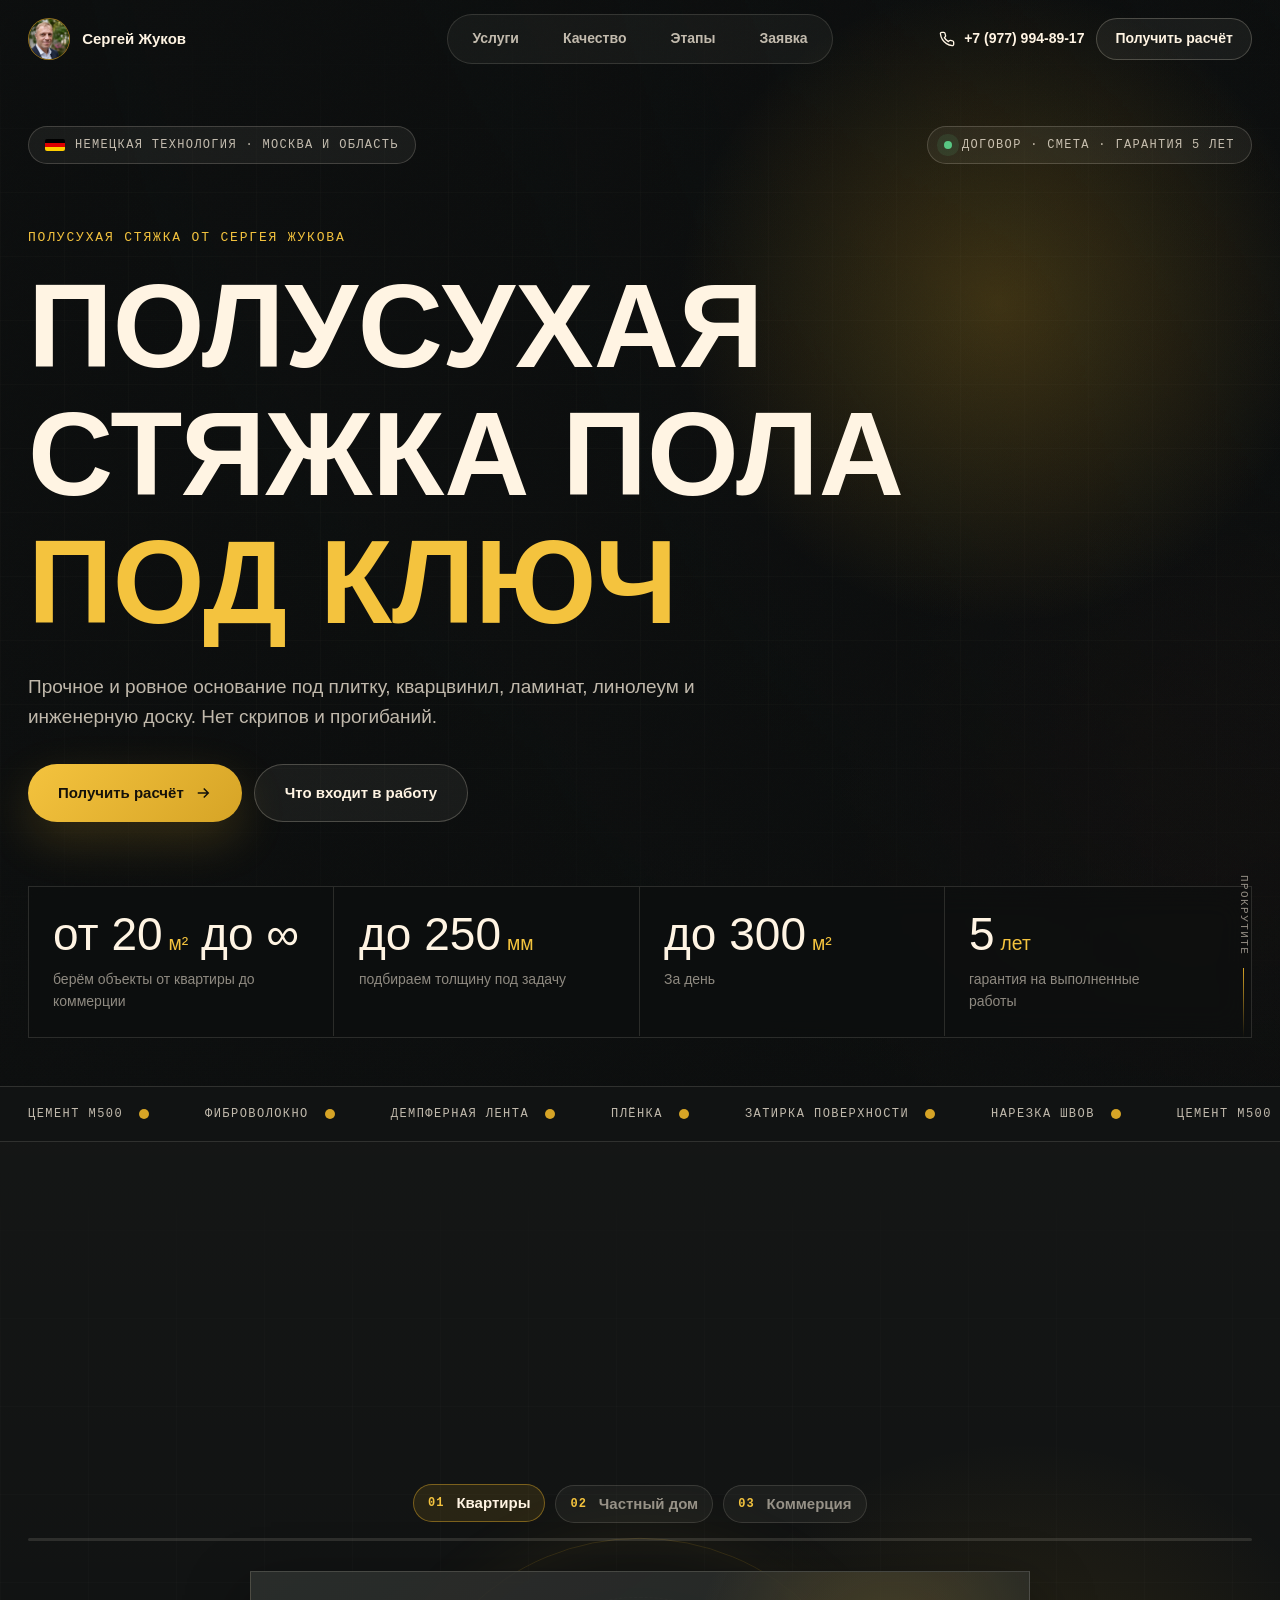
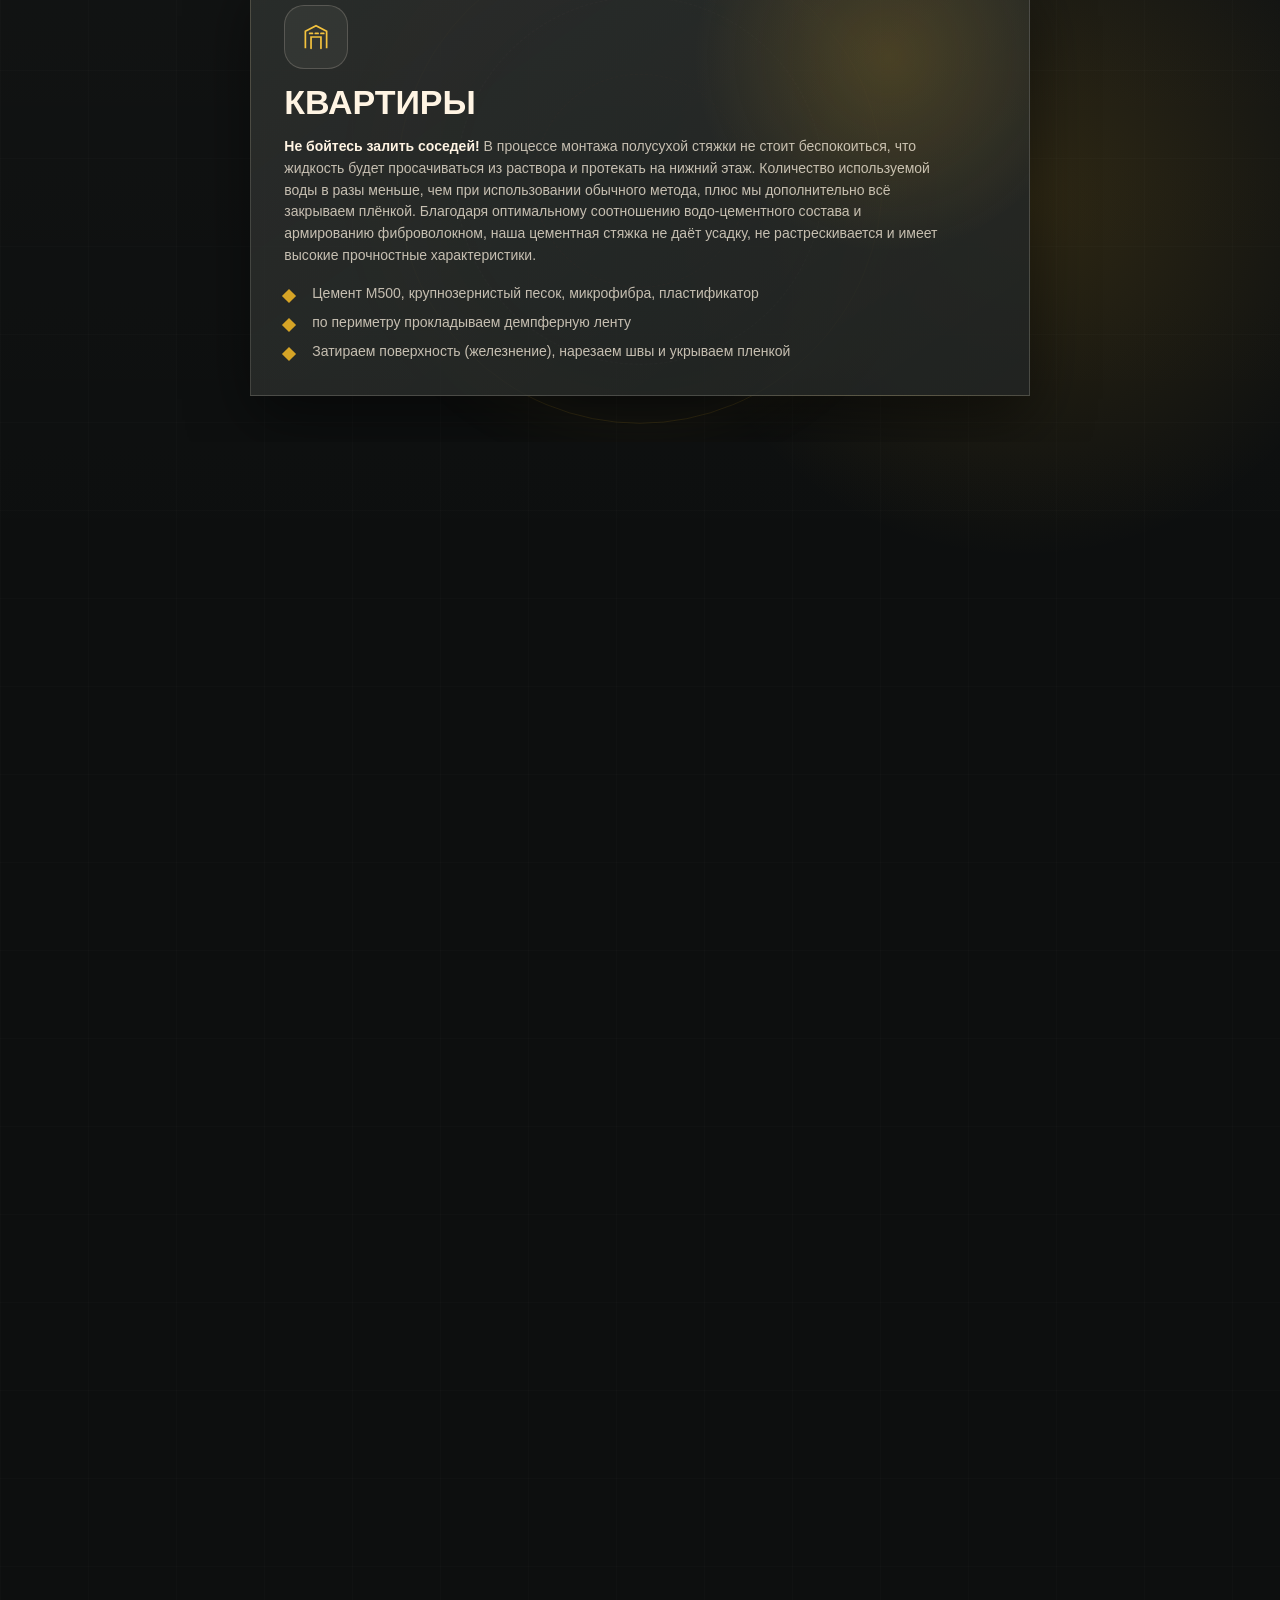
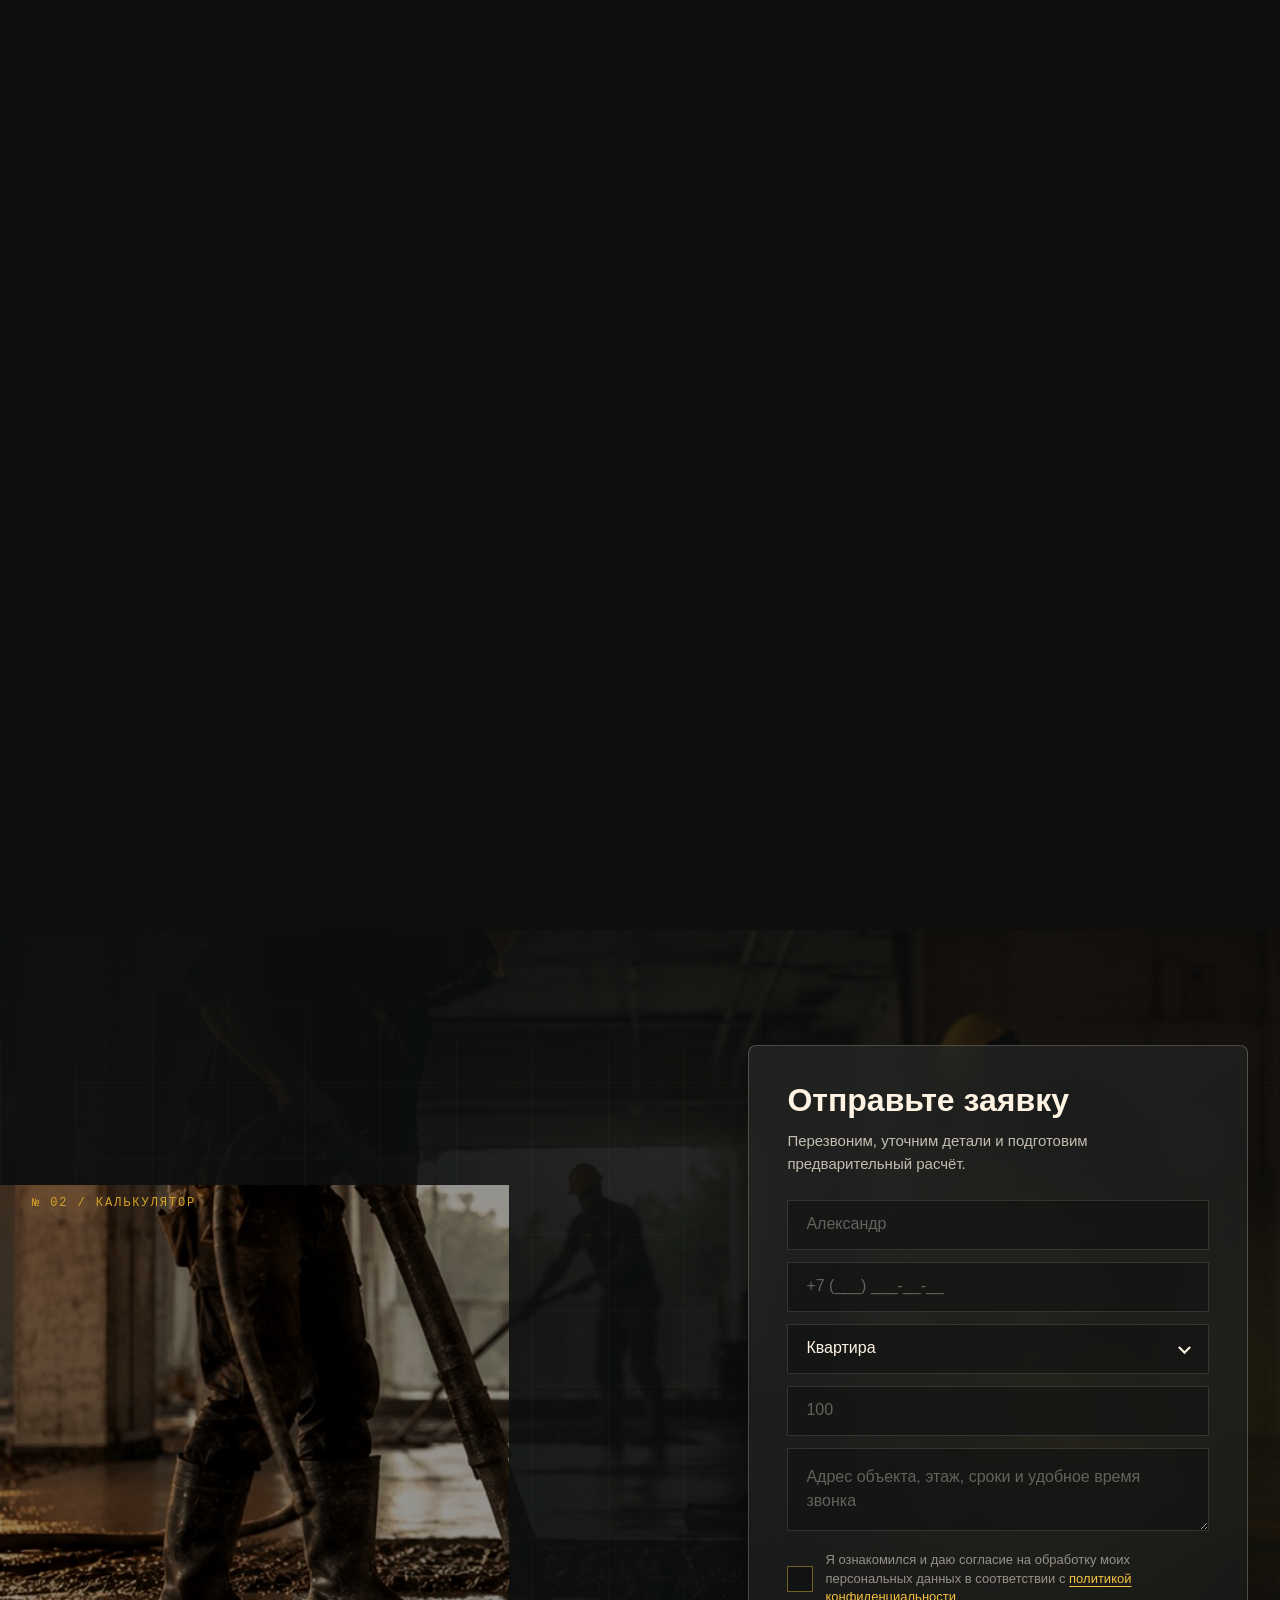
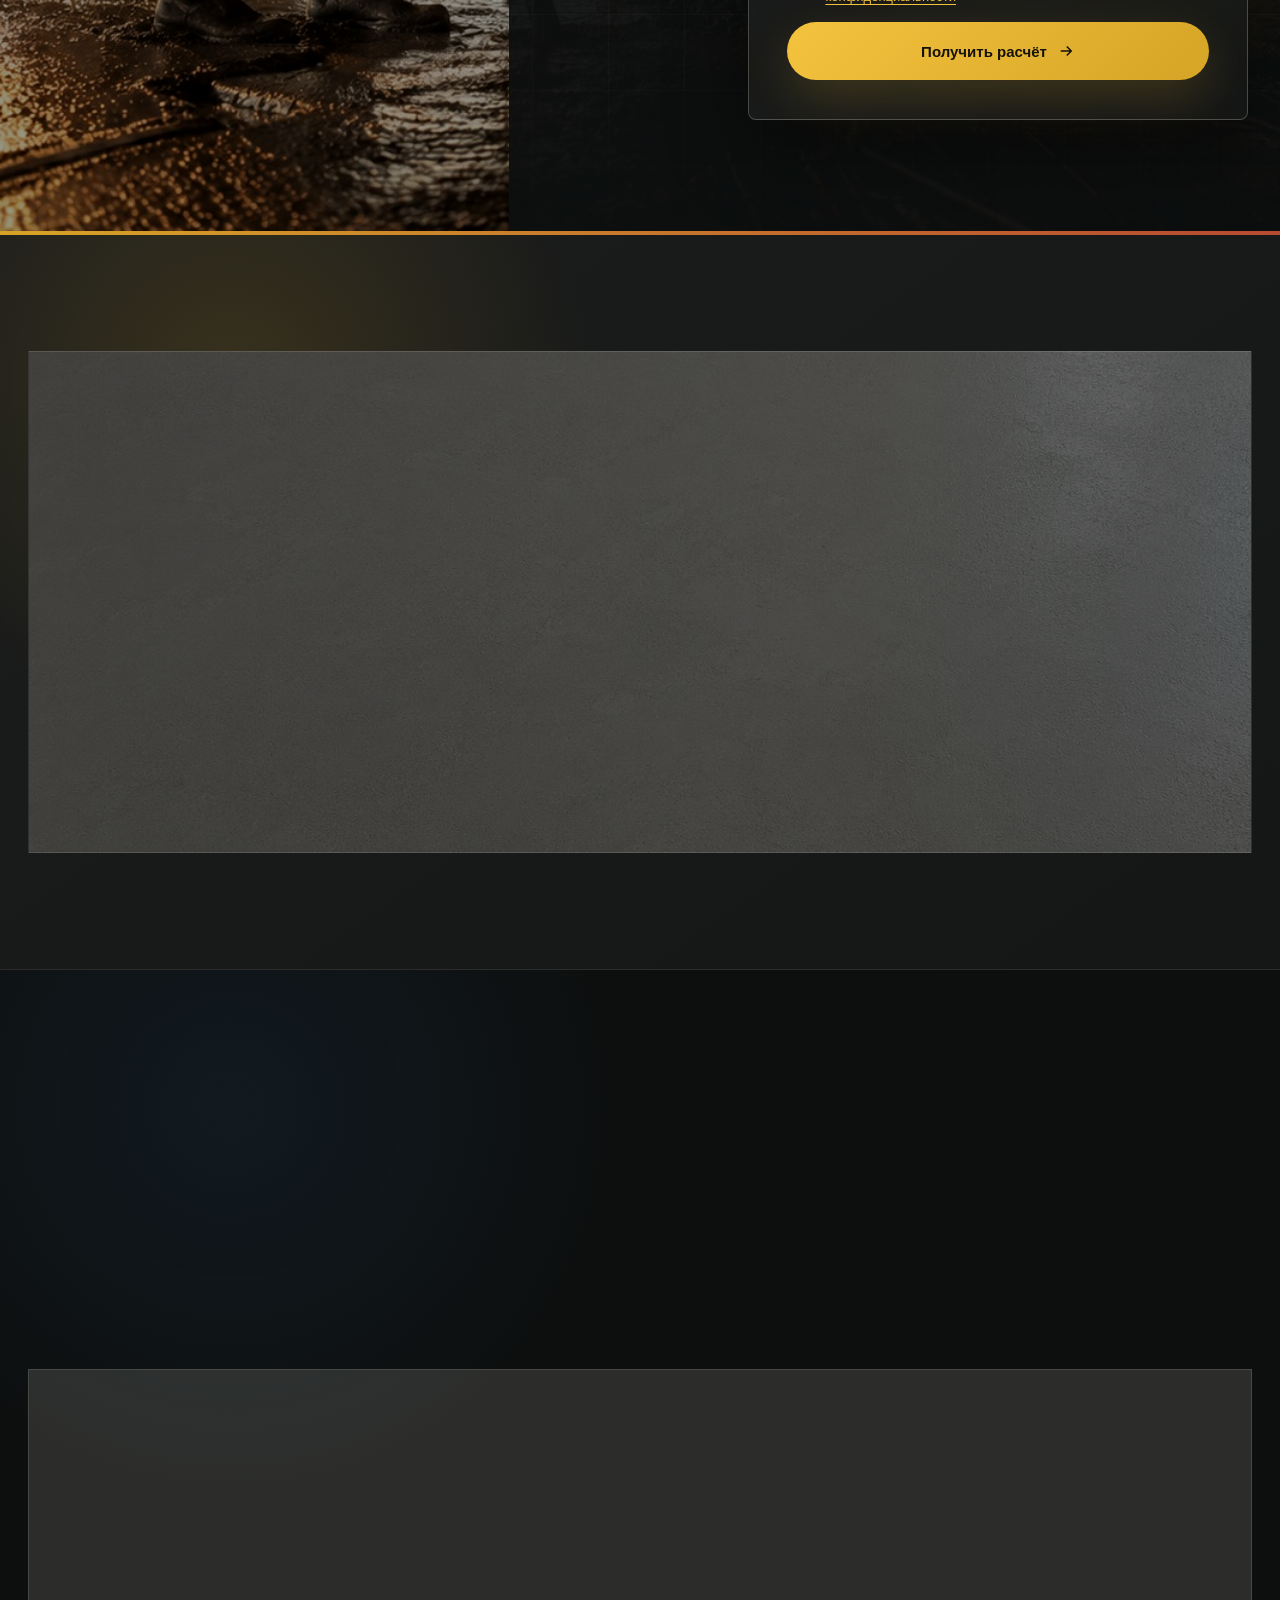
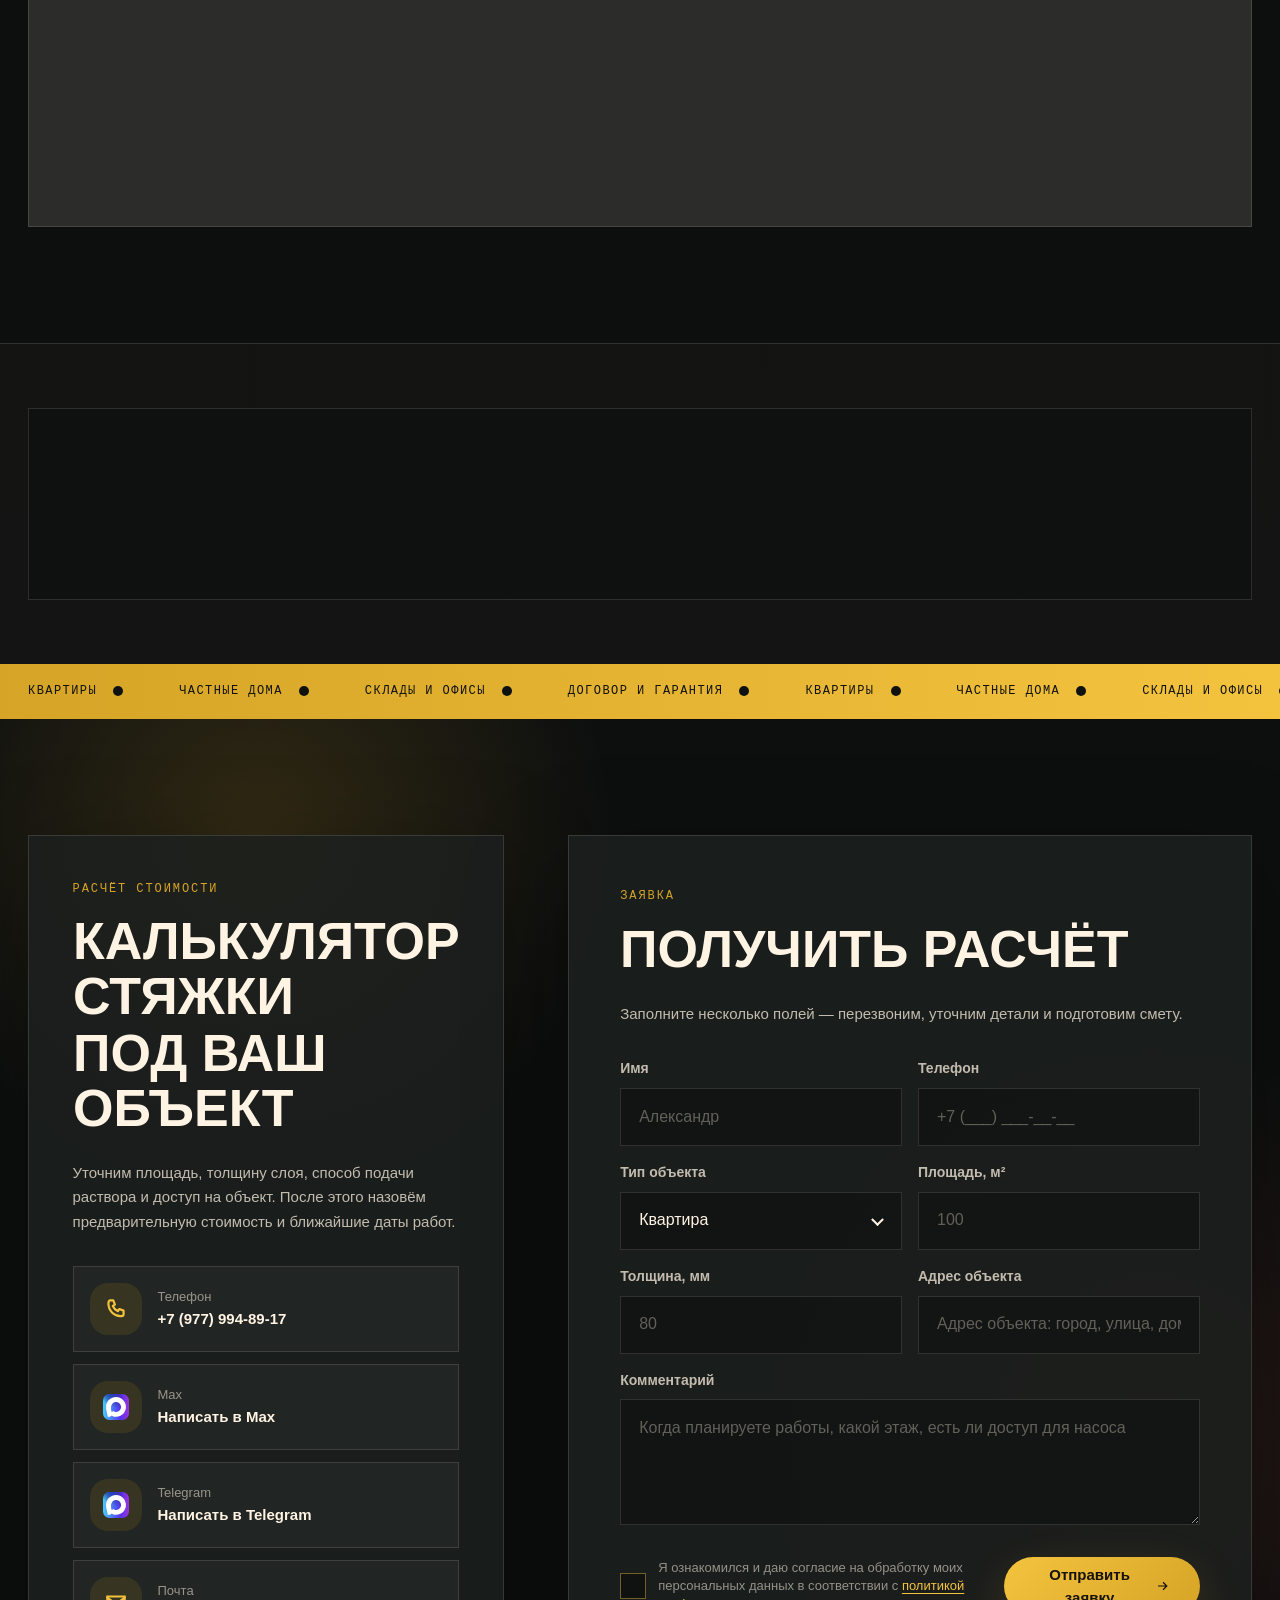
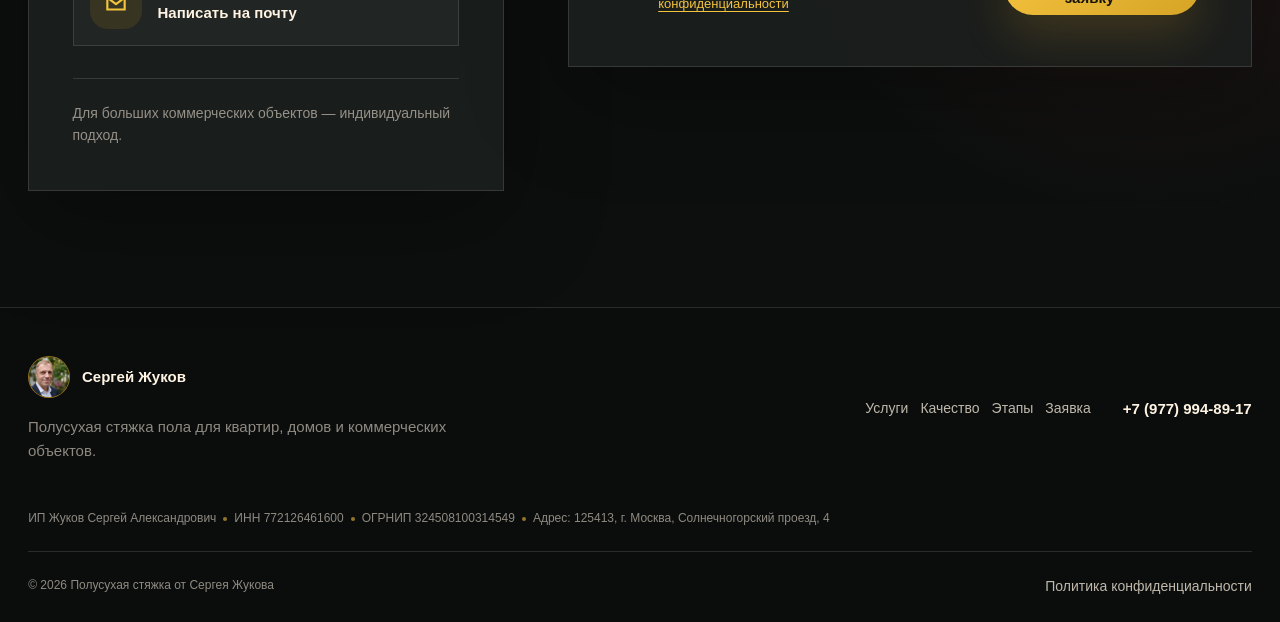
==== index.html @ 24577ced "Update mobile landing content" ====
<!doctype html>
<html lang="ru">
<head>
  <meta charset="utf-8">
  <meta name="viewport" content="width=device-width, initial-scale=1">
  <title>Полусухая стяжка пола — Сергей Жуков</title>
  <meta name="description" content="Полусухая стяжка пола под ключ для квартир, частных домов и коммерческих помещений. Материалы, насос, затирка, договор и гарантия 5 лет.">
  <link rel="stylesheet" href="assets/css/styles.css">
</head>
<body class="page page--preloading">
  <div class="preloader" role="status" aria-label="Загрузка сайта">
    <div class="preloader__center">
      <div class="preloader__brand" aria-hidden="true">
        <span class="preloader__brand-line">Сергей</span>
        <span class="preloader__brand-line preloader__brand-line--accent">Жуков</span>
      </div>
      <div class="preloader__caption">Немецкие технологии</div>
    </div>
    <div class="preloader__bar">
      <div class="preloader__progress"></div>
      <span class="preloader__label">загрузка</span>
      <span class="preloader__value"><span class="preloader__pct">000</span> / 100</span>
    </div>
  </div>

  <header class="header" data-header>
    <a class="brand header__brand" href="#top" aria-label="Полусухая стяжка от Сергея Жукова">
      <span class="brand__mark" aria-hidden="true">
        <img class="brand__photo" src="assets/img/sergey-zhukov-avatar.jpg" alt="">
      </span>
      <span class="brand__text">Сергей Жуков</span>
    </a>

    <nav class="menu header__menu" aria-label="Основная навигация">
      <a class="menu__link" href="#services">Услуги</a>
      <a class="menu__link" href="#quality">Качество</a>
      <a class="menu__link" href="#process">Этапы</a>
      <a class="menu__link" href="#lead">Заявка</a>
    </nav>

    <div class="header__actions">
      <a class="header__phone" href="tel:+79779948917">
        <svg class="header__phone-icon" viewBox="0 0 24 24" fill="none" stroke="currentColor" stroke-width="2" stroke-linecap="round" stroke-linejoin="round" aria-hidden="true"><path d="M22 16.92v3a2 2 0 0 1-2.18 2 19.79 19.79 0 0 1-8.63-3.07 19.5 19.5 0 0 1-6-6 19.79 19.79 0 0 1-3.07-8.67A2 2 0 0 1 4.11 2h3a2 2 0 0 1 2 1.72 12.84 12.84 0 0 0 .7 2.81 2 2 0 0 1-.45 2.11L8.09 9.91a16 16 0 0 0 6 6l1.27-1.27a2 2 0 0 1 2.11-.45 12.84 12.84 0 0 0 2.81.7A2 2 0 0 1 22 16.92z"/></svg>
        +7 (977) 994-89-17
      </a>
      <a class="button button--outline button--small header__button" href="#lead">Получить расчёт</a>
      <button class="burger header__burger" type="button" aria-label="Открыть меню" aria-controls="mobile-menu" aria-expanded="false" data-menu-button>
        <span class="burger__line"></span>
        <span class="burger__line"></span>
      </button>
    </div>

  </header>

  <div class="mobile-menu" id="mobile-menu" role="dialog" aria-modal="true" aria-label="Мобильное меню" aria-hidden="true" data-mobile-menu>
    <div class="mobile-menu__body">
      <nav class="mobile-menu__nav" aria-label="Мобильная навигация">
        <a class="mobile-menu__link" href="#services">Услуги</a>
        <a class="mobile-menu__link" href="#quality">Качество</a>
        <a class="mobile-menu__link" href="#process">Этапы работ</a>
        <a class="mobile-menu__link" href="#lead">Оставить заявку</a>
      </nav>
      <div class="mobile-menu__contacts">
        <a class="mobile-menu__phone" href="tel:+79779948917">+7 (977) 994-89-17</a>
        <a class="button button--large mobile-menu__button" href="#lead">Рассчитать стоимость</a>
      </div>
    </div>
  </div>

  <main>
    <section class="hero" id="top">
      <div class="hero__media" data-parallax="0.18">
        <div class="hero__image" role="img" aria-label="Мастер выполняет полусухую стяжку пола"></div>
      </div>
      <div class="hero__overlay" aria-hidden="true"></div>
      <div class="hero__grid" aria-hidden="true"></div>
      <div class="hero__grain" aria-hidden="true"></div>

      <div class="container hero__content">
        <div class="hero__topline">
          <div class="hero__eyebrow reveal" data-motion="soft" data-delay="1">
<svg class="hero__eyebrow-flag" viewBox="0 0 20 12" aria-hidden="true"><rect width="20" height="4" fill="#000"/><rect y="4" width="20" height="4" fill="#DD0000"/><rect y="8" width="20" height="4" fill="#FFCE00"/></svg>
            Немецкая технология · Москва и область
          </div>
          <div class="hero__status reveal" data-motion="soft" data-delay="2">
            <span class="hero__status-dot" aria-hidden="true"></span>
            договор · смета · гарантия 5 лет
          </div>
        </div>

        <div class="hero__main">
          <p class="hero__kicker reveal" data-motion="wipe" data-delay="1">Полусухая стяжка от Сергея Жукова</p>
          <h1 class="hero__title word-reveal">
            <span class="word-reveal__line"><span class="word-reveal__word">Полусухая</span></span>
            <span class="word-reveal__line"><span class="word-reveal__word">стяжка пола</span></span>
            <span class="word-reveal__line"><span class="word-reveal__word word-reveal__word--accent">под ключ</span></span>
          </h1>
          <p class="hero__text reveal" data-motion="soft" data-delay="4">Прочное и ровное основание под плитку, кварцвинил, ламинат, линолеум и инженерную доску. Нет скрипов и прогибаний.</p>
          <div class="hero__actions reveal" data-motion="soft" data-delay="5">
            <a class="button button--large" href="#quick-cta">
              Получить расчёт
              <svg class="button__icon" viewBox="0 0 24 24" fill="none" stroke="currentColor" stroke-width="2" aria-hidden="true"><path d="M5 12h14M13 6l6 6-6 6"></path></svg>
            </a>
            <a class="button button--outline button--large hero__secondary-action" href="#services">Что входит в работу</a>
          </div>
        </div>

        <div class="hero__metrics" aria-label="Ключевые показатели">
          <article class="metric-card reveal" data-motion="scale" data-delay="1">
            <div class="metric-card__value">от <span data-counter="20">20</span><span class="metric-card__unit">м²</span> до ∞</div>
            <div class="metric-card__label">берём объекты от квартиры до коммерции</div>
          </article>
          <article class="metric-card metric-card--mobile-optional reveal" data-motion="scale" data-delay="2">
            <div class="metric-card__value">до <span data-counter="250">250</span><span class="metric-card__unit">мм</span></div>
            <div class="metric-card__label">подбираем толщину под задачу</div>
          </article>
          <article class="metric-card reveal" data-motion="scale" data-delay="3">
            <div class="metric-card__value">до <span data-counter="300">300</span><span class="metric-card__unit">м²</span></div>
            <div class="metric-card__label">За день</div>
          </article>
          <article class="metric-card reveal" data-motion="scale" data-delay="4">
            <div class="metric-card__value"><span data-counter="5">5</span><span class="metric-card__unit">лет</span></div>
            <div class="metric-card__label">гарантия на выполненные работы</div>
          </article>
        </div>
      </div>

      <div class="hero__scroll" aria-hidden="true">
        прокрутите
        <span class="hero__scroll-line"></span>
      </div>
    </section>

    <div class="ticker" aria-hidden="true">
      <div class="ticker__track">
        <span class="ticker__item">Цемент М500<span class="ticker__dot"></span></span>
        <span class="ticker__item">Фиброволокно<span class="ticker__dot"></span></span>
        <span class="ticker__item">Демпферная лента<span class="ticker__dot"></span></span>
        <span class="ticker__item">Плёнка<span class="ticker__dot"></span></span>
        <span class="ticker__item">Затирка поверхности<span class="ticker__dot"></span></span>
        <span class="ticker__item">Нарезка швов<span class="ticker__dot"></span></span>
      </div>
    </div>

    <section class="services" id="services" data-pin-services>
      <div class="services__sticky">
        <div class="container services__inner">
          <div class="services__copy">
            <div class="section__num reveal" data-motion="wipe">№ 01 / Услуги</div>
            <h2 class="section__title word-reveal">
              <span class="word-reveal__line"><span class="word-reveal__word">Преимущества</span></span>
            </h2>
            <ul class="services__benefits reveal" data-motion="soft" data-delay="3">
              <li class="services__benefit">Ровная и прочная поверхность, не требующая дополнительного выравнивания</li>
              <li class="services__benefit">Через 12 часов можно ходить</li>
              <li class="services__benefit">Нет трещин</li>
              <li class="services__benefit">Не зальём этаж ниже</li>
            </ul>

            <div class="services-nav reveal" data-motion="soft" data-delay="4" aria-hidden="true">
              <div class="services-nav__track"><span class="services-nav__fill"></span></div>
              <button class="services-nav__item services-nav__item--active" type="button" data-service-nav="0">
                <span class="services-nav__num">01</span>
                Квартиры
              </button>
              <button class="services-nav__item" type="button" data-service-nav="1">
                <span class="services-nav__num">02</span>
                Частный дом
              </button>
              <button class="services-nav__item" type="button" data-service-nav="2">
                <span class="services-nav__num">03</span>
                Коммерция
              </button>
            </div>
          </div>

          <div class="services__visual">
            <div class="services__ring" aria-hidden="true"></div>
            <div class="services__stage">
              <article class="service-card service-card--active reveal" data-motion="scale" data-delay="1" data-service-card data-tilt>
                <div class="service-card__icon" aria-hidden="true">
                  <svg viewBox="0 0 48 48" fill="none"><path d="M9 40V16l15-8 15 8v24" stroke="currentColor" stroke-width="2.4"/><path d="M17 40V24h14v16M15 19h4M23 19h4M31 19h4" stroke="currentColor" stroke-width="2.4" stroke-linecap="round"/></svg>
                </div>
                <h3 class="service-card__title">Квартиры</h3>
                <p class="service-card__text"><strong>Не бойтесь залить соседей!</strong> В процессе монтажа полусухой стяжки не стоит беспокоиться, что жидкость будет просачиваться из раствора и протекать на нижний этаж. Количество используемой воды в разы меньше, чем при использовании обычного метода, плюс мы дополнительно всё закрываем плёнкой. Благодаря оптимальному соотношению водо-цементного состава и армированию фиброволокном, наша цементная стяжка не даёт усадку, не растрескивается и имеет высокие прочностные характеристики.</p>
                <ul class="service-card__list">
                  <li class="service-card__item">Цемент М500, крупнозернистый песок, микрофибра, пластификатор</li>
                  <li class="service-card__item">по периметру прокладываем демпферную ленту</li>
                  <li class="service-card__item">Затираем поверхность (железнение), нарезаем швы и укрываем пленкой</li>
                </ul>
              </article>

              <article class="service-card service-card--accent reveal" data-motion="scale" data-delay="2" data-service-card data-tilt>
                <div class="service-card__icon" aria-hidden="true">
                  <svg viewBox="0 0 48 48" fill="none"><path d="M7 38h34M11 38V19l13-9 13 9v19" stroke="currentColor" stroke-width="2.4" stroke-linecap="round"/><path d="M19 38V26h10v12M34 28h7l-2 10" stroke="currentColor" stroke-width="2.4" stroke-linecap="round" stroke-linejoin="round"/></svg>
                </div>
                <h3 class="service-card__title">Частный дом, коттедж, дачи, бани</h3>
                <p class="service-card__text">Для домов и больших помещений подаём раствор пневмонагнетателем. Это ускоряет работу и помогает держать стабильное качество смеси.</p>
                <ul class="service-card__list">
                  <li class="service-card__item">до 300 м² за смену</li>
                  <li class="service-card__item">цемент М500, крупнозернистый песок, микрофибра, пластификатор</li>
                </ul>
                <div class="service-card__bottom">Оптимально для площадей 60-800 м2</div>
              </article>

              <article class="service-card service-card--warning reveal" data-motion="scale" data-delay="3" data-service-card data-tilt>
                <div class="service-card__icon" aria-hidden="true">
                  <svg viewBox="0 0 48 48" fill="none"><path d="M8 40V12h32v28" stroke="currentColor" stroke-width="2.4"/><path d="M14 18h20M14 25h20M14 32h12M33 40V29h7" stroke="currentColor" stroke-width="2.4" stroke-linecap="round"/></svg>
                </div>
                <h3 class="service-card__title">Коммерческие площади</h3>
                <p class="service-card__text">Работаем со складами, офисами, магазинами и производственными помещениями. Как правило, смета состоит из двух частей: работа + материал.</p>
                <ul class="service-card__list">
                  <li class="service-card__item">Учитываем нагрузку на перекрытия</li>
                  <li class="service-card__item">Сдаем ровную и прочную поверхность технадзору под дальнейшие работы</li>
                  <li class="service-card__item">Планируем график, чтобы не тормозить ремонт</li>
                </ul>
                <div class="service-card__bottom">Для крупных объектов подготовим индивидуальную смету</div>
              </article>
            </div>
          </div>
        </div>
      </div>
    </section>

    <section class="quick-cta" id="quick-cta" data-cta-parallax>
      <div class="quick-cta__media" aria-hidden="true">
        <img class="quick-cta__image" src="assets/img/cta-bg.jpg" alt="">
      </div>
      <div class="quick-cta__shade" aria-hidden="true"></div>
      <div class="quick-cta__grid" aria-hidden="true"></div>
      <div class="quick-cta__grain" aria-hidden="true"></div>

      <div class="container quick-cta__inner">
        <div class="quick-cta__copy">
          <div class="quick-cta__label reveal" data-motion="wipe">№ 02 / Калькулятор</div>
          <h2 class="quick-cta__title word-reveal">
            <span class="word-reveal__line"><span class="word-reveal__word">Калькулятор</span></span>
            <span class="word-reveal__line quick-cta__accent-line"><span class="word-reveal__word word-reveal__word--accent quick-cta__accent-word">полусухой</span></span>
            <span class="word-reveal__line"><span class="word-reveal__word">стяжки</span></span>
          </h2>
          <p class="quick-cta__text reveal" data-motion="soft" data-delay="2">Отправьте заявку, и мы свяжемся с вами. Дополнительно, переходите в наши мессенджеры для онлайн-расчета с помощью калькулятора.</p>
          <div class="quick-cta__links reveal" data-motion="soft" data-delay="3" aria-label="Быстрые каналы связи">
            <a class="button button--outline button--small" href="#lead-form">Написать в Max</a>
            <a class="button button--outline button--small" href="#lead-form">Написать в Telegram</a>
          </div>
        </div>

        <div class="quick-cta__form-card reveal" data-motion="rise-right" data-delay="2">
          <h3 class="quick-cta__form-title">Отправьте заявку</h3>
          <p class="quick-cta__form-text">Перезвоним, уточним детали и подготовим предварительный расчёт.</p>

          <form class="quick-form" id="quick-lead-form" data-lead-form novalidate>
            <label class="field">
              <span class="field__label">Имя</span>
              <input class="field__control" name="name" type="text" placeholder="Александр" required>
            </label>
            <label class="field">
              <span class="field__label">Телефон</span>
              <input class="field__control" name="phone" type="tel" placeholder="+7 (___) ___-__-__" required>
            </label>
            <label class="field">
              <span class="field__label">Тип объекта</span>
              <span class="field__select">
                <select class="field__control field__control--select" name="objectType" required>
                  <option>Квартира</option>
                  <option>Частный дом</option>
                  <option>Коммерческое помещение</option>
                </select>
              </span>
            </label>
            <label class="field">
              <span class="field__label">Площадь, м²</span>
              <input class="field__control" name="area" type="number" placeholder="100" min="20" max="2000" required>
            </label>
            <label class="field">
              <span class="field__label">Комментарий</span>
              <textarea class="field__control field__control--textarea quick-form__comment" name="comment" placeholder="Адрес объекта, этаж, сроки и удобное время звонка" required></textarea>
            </label>

            <div class="quick-form__footer">
              <label class="contact-form__consent">
                <input class="contact-form__consent-input" name="privacyConsent" type="checkbox" required>
                <span class="contact-form__consent-box" aria-hidden="true">
                  <svg viewBox="0 0 16 16" fill="none"><path d="M3.5 8.3l2.8 2.8 6.2-6.6" stroke="currentColor" stroke-width="2" stroke-linecap="round" stroke-linejoin="round"/></svg>
                </span>
                <span class="contact-form__consent-text">Я ознакомился и даю согласие на обработку моих персональных данных в соответствии с <a class="contact-form__consent-link" href="privacy.html">политикой конфиденциальности</a></span>
              </label>
              <button class="button button--large quick-form__button" type="submit">
                Получить расчёт
                <svg class="button__icon" viewBox="0 0 24 24" fill="none" stroke="currentColor" stroke-width="2" aria-hidden="true"><path d="M5 12h14M13 6l6 6-6 6"></path></svg>
              </button>
            </div>
          </form>

          <div class="contact-form__success quick-form__success" role="status" aria-live="polite">
            <span class="contact-form__success-icon" aria-hidden="true">✓</span>
            Заявка принята. Мы свяжемся с вами для уточнения деталей объекта.
          </div>
        </div>
      </div>
    </section>

    <section class="section quality" id="quality">
      <div class="container quality__inner">
        <div class="quality__visual">
          <img class="quality__art" src="assets/img/construction-ghost.svg" alt="" aria-hidden="true" data-float-art>
          <div class="quality__cards">
          <article class="quality-card reveal" data-motion="scale" data-delay="1">
            <span class="quality-card__icon" aria-hidden="true">
              <svg viewBox="0 0 24 24" fill="none"><path d="M5 21v-16a2 2 0 0 1 2 -2h10a2 2 0 0 1 2 2v16l-3 -2l-2 2l-2 -2l-2 2l-2 -2l-3 2" stroke="currentColor" stroke-width="1.8" stroke-linecap="round" stroke-linejoin="round"/><path d="M9 7h6M9 11h6M9 15h4" stroke="currentColor" stroke-width="1.8" stroke-linecap="round"/></svg>
            </span>
            <h3 class="quality-card__title">Фиксированная сумма</h3>
            <p class="quality-card__text">Фиксированная сумма до начала работ, заключаем договор.</p>
          </article>
          <article class="quality-card reveal" data-motion="scale" data-delay="2">
            <span class="quality-card__icon" aria-hidden="true">
              <svg viewBox="0 0 24 24" fill="none"><path d="M19.875 12c.621 0 1.125 .512 1.125 1.143v5.714c0 .631 -.504 1.143 -1.125 1.143h-15.875a1 1 0 0 1 -1 -1v-5.857c0 -.631 .504 -1.143 1.125 -1.143h15.75z" stroke="currentColor" stroke-width="1.8" stroke-linecap="round" stroke-linejoin="round"/><path d="M9 12v2M6 12v3M12 12v3M18 12v3M15 12v2M3 3v4M3 5h18M21 3v4" stroke="currentColor" stroke-width="1.8" stroke-linecap="round"/></svg>
            </span>
            <h3 class="quality-card__title">Точно в срок</h3>
            <p class="quality-card__text">Работы точно в срок в оговоренную дату и время.</p>
          </article>
          <article class="quality-card reveal" data-motion="scale" data-delay="3">
            <span class="quality-card__icon" aria-hidden="true">
              <svg viewBox="0 0 24 24" fill="none"><path d="M16 18a2 2 0 0 1 2 2a2 2 0 0 1 2 -2a2 2 0 0 1 -2 -2a2 2 0 0 1 -2 2zM16 6a2 2 0 0 1 2 2a2 2 0 0 1 2 -2a2 2 0 0 1 -2 -2a2 2 0 0 1 -2 2zM6 12a3 3 0 0 1 3 3a3 3 0 0 1 3 -3a3 3 0 0 1 -3 -3a3 3 0 0 1 -3 3z" stroke="currentColor" stroke-width="1.8" stroke-linecap="round" stroke-linejoin="round"/></svg>
            </span>
            <h3 class="quality-card__title">Плёнка и уборка</h3>
            <p class="quality-card__text">По окончанию укрываем пленкой, убираем мусор.</p>
          </article>
          <article class="quality-card reveal" data-motion="scale" data-delay="4">
            <span class="quality-card__icon" aria-hidden="true">
              <svg viewBox="0 0 24 24" fill="none"><path d="M11.46 20.846a12 12 0 0 1 -7.96 -14.846a12 12 0 0 0 8.5 -3a12 12 0 0 0 8.5 3a12 12 0 0 1 -.09 7.06" stroke="currentColor" stroke-width="1.8" stroke-linecap="round" stroke-linejoin="round"/><path d="M15 19l2 2l4 -4" stroke="currentColor" stroke-width="1.8" stroke-linecap="round" stroke-linejoin="round"/></svg>
            </span>
            <h3 class="quality-card__title">Акт и гарантия</h3>
            <p class="quality-card__text">Сдаем работы, подписываем акт и оставляем гарантию 5 лет.</p>
          </article>
          </div>
        </div>
      </div>
    </section>

    <section class="section process" id="process">
      <div class="container">
        <div class="section__head">
          <div class="section__num reveal" data-motion="wipe">№ 04 / Этапы работ</div>
          <h2 class="section__title word-reveal">
            <span class="word-reveal__line"><span class="word-reveal__word">От заявки</span></span>
            <span class="word-reveal__line"><span class="word-reveal__word">до готового основания</span></span>
          </h2>
          <p class="section__lead reveal" data-motion="soft" data-delay="3">Вам не нужно разбираться в технологии. Достаточно передать параметры объекта и адрес — дальше подготовим расчёт, согласуем условия и выполним стяжку.</p>
        </div>

        <div class="process-grid">
          <article class="process-card reveal" data-motion="scale">
            <div class="process-card__num">01</div>
            <div class="process-card__icon" aria-hidden="true">
              <svg viewBox="0 0 24 24" fill="none"><path d="M5 5h14v14H5zM8 9h8M8 13h5" stroke="currentColor" stroke-width="2" stroke-linecap="round"/></svg>
            </div>
            <h3 class="process-card__title">Заявка и вводные</h3>
            <p class="process-card__text">Вы сообщаете тип объекта, площадь, желаемую толщину стяжки и адрес объекта. Можно прислать фото или план помещения.</p>
          </article>
          <article class="process-card reveal" data-motion="scale">
            <div class="process-card__num">02</div>
            <div class="process-card__icon" aria-hidden="true">
              <svg viewBox="0 0 24 24" fill="none"><path d="M4 19h16M7 16l3-8 4 5 3-7" stroke="currentColor" stroke-width="2" stroke-linecap="round" stroke-linejoin="round"/></svg>
            </div>
            <h3 class="process-card__title">Расчёт и договор</h3>
            <p class="process-card__text">Выезжает замерщик, согласовывает высоту (толщину) стяжки, делает точный замер помещения, смотрит подъезд к объекту. После точного расчета заключаем договор и дату выхода бригады.</p>
          </article>
          <article class="process-card reveal" data-motion="scale">
            <div class="process-card__num">03</div>
            <div class="process-card__icon" aria-hidden="true">
              <svg viewBox="0 0 24 24" fill="none"><path d="M4 15h16M6 15V8h12v7M8 19h8" stroke="currentColor" stroke-width="2" stroke-linecap="round" stroke-linejoin="round"/></svg>
            </div>
            <h3 class="process-card__title">Начало работ</h3>
            <p class="process-card__text">Завозим материал и оборудование, укрываем плёнкой основание, прокладываем демпферную ленту по периметру и выставляем лазерный уровень под нужную высоту.</p>
          </article>
          <article class="process-card reveal" data-motion="scale">
            <div class="process-card__num">04</div>
            <div class="process-card__icon" aria-hidden="true">
              <svg viewBox="0 0 24 24" fill="none"><path d="M3 17c4-4 7-4 10 0s6 4 8 0M6 12h12M9 7h6" stroke="currentColor" stroke-width="2" stroke-linecap="round"/></svg>
            </div>
            <h3 class="process-card__title">Стяжка и приёмка</h3>
            <p class="process-card__text">Готовим раствор с добавлением микрофибры и пластификатора, протягиваем поверхность, затираем, нарезаем швы и сдаём ровное основание под финишное покрытие.</p>
          </article>
        </div>
      </div>
    </section>

    <section class="section section--compact stats" id="stats">
      <div class="container stats-grid">
        <article class="stat-card reveal" data-motion="scale" data-delay="1">
          <div class="stat-card__value"><span data-counter="5">5</span><span class="stat-card__unit">лет</span></div>
          <div class="stat-card__label">гарантия на выполненные работы</div>
        </article>
        <article class="stat-card reveal" data-motion="scale" data-delay="2">
          <div class="stat-card__value">до <span data-counter="300">300</span><span class="stat-card__unit">м²</span></div>
          <div class="stat-card__label">за один рабочий день</div>
        </article>
        <article class="stat-card reveal" data-motion="scale" data-delay="3">
          <div class="stat-card__value">М<span data-counter="500">500</span></div>
          <div class="stat-card__label">марка цемента в составе раствора</div>
        </article>
      </div>
    </section>

    <div class="ticker ticker--accent" aria-hidden="true">
      <div class="ticker__track">
        <span class="ticker__item">Квартиры<span class="ticker__dot"></span></span>
        <span class="ticker__item">Частные дома<span class="ticker__dot"></span></span>
        <span class="ticker__item">Склады и офисы<span class="ticker__dot"></span></span>
        <span class="ticker__item">Договор и гарантия<span class="ticker__dot"></span></span>
      </div>
    </div>

    <section class="section lead" id="lead">
      <div class="container lead__grid">
        <aside class="lead-card reveal" data-motion="rise-left" data-delay="1">
          <div class="lead-card__label">Расчёт стоимости</div>
          <h2 class="lead-card__title word-reveal">
            <span class="word-reveal__line"><span class="word-reveal__word">Калькулятор стяжки</span></span>
            <span class="word-reveal__line"><span class="word-reveal__word">под ваш объект</span></span>
          </h2>
          <p class="lead-card__text">Уточним площадь, толщину слоя, способ подачи раствора и доступ на объект. После этого назовём предварительную стоимость и ближайшие даты работ.</p>
          <div class="lead-card__contacts">
            <a class="contact-link" href="tel:+79779948917">
              <span class="contact-link__icon" aria-hidden="true">
                <svg viewBox="0 0 24 24" fill="none"><path d="M6.5 4h3l1.5 4-2 1.2c1 2.2 2.6 3.8 4.8 4.8l1.2-2 4 1.5v3c0 1.1-.9 2-2 2C10.4 19 5 13.6 5 7c0-1.1.4-3 1.5-3z" stroke="currentColor" stroke-width="2" stroke-linecap="round" stroke-linejoin="round"/></svg>
              </span>
              <span>
                <span class="contact-link__label">Телефон</span>
                <span class="contact-link__value">+7 (977) 994-89-17</span>
              </span>
            </a>
            <a class="contact-link" href="#lead-form">
              <span class="contact-link__icon" aria-hidden="true">
                <svg viewBox="0 0 1000 1000" xmlns="http://www.w3.org/2000/svg"><defs><linearGradient id="mg"><stop offset="0" stop-color="#4cf"/><stop offset=".662" stop-color="#53e"/><stop offset="1" stop-color="#93d"/></linearGradient><radialGradient id="md" cx="-87.392" cy="1166.116" r="500" fx="-87.392" fy="1166.116" gradientTransform="rotate(51.356 1551.478 559.3)scale(2.427 1)" gradientUnits="userSpaceOnUse"><stop offset="0" stop-color="#00f"/><stop offset="1" stop-opacity="0"/></radialGradient></defs><rect width="1000" height="1000" fill="url(#mg)" ry="249.68"/><rect width="1000" height="1000" fill="url(#md)" ry="249.68"/><path fill="#fff" fill-rule="evenodd" d="M508.21 878.33c-75 0-109.86-10.95-170.45-54.75-38.33 49.28-159.69 87.78-164.98 21.9 0-49.46-10.95-91.25-23.36-136.87-14.78-56.21-31.57-118.81-31.57-209.51 0-216.63 177.75-379.6 388.36-379.6 210.78 0 375.94 171 375.94 381.6.71 207.35-166.59 376.12-373.94 377.22m3.1-571.58c-102.56-5.3-182.5 65.7-200.2 177.02-14.6 92.16 11.32 204.4 33.4 210.24 10.58 2.56 37.23-18.98 53.84-35.59 30.88 21.4 62.97 35.37 92.71 33.03 106.27 5.12 197.08-75.79 204.21-181.95 4.16-106.38-77.67-196.49-183.96-202.57z"/></svg>
              </span>
              <span>
                <span class="contact-link__label">Max</span>
                <span class="contact-link__value">Написать в Max</span>
              </span>
            </a>
            <a class="contact-link" href="#lead-form">
              <span class="contact-link__icon" aria-hidden="true">
                <svg viewBox="0 0 1000 1000" xmlns="http://www.w3.org/2000/svg"><defs><linearGradient id="tg"><stop offset="0" stop-color="#4cf"/><stop offset=".662" stop-color="#53e"/><stop offset="1" stop-color="#93d"/></linearGradient><radialGradient id="td" cx="-87.392" cy="1166.116" r="500" fx="-87.392" fy="1166.116" gradientTransform="rotate(51.356 1551.478 559.3)scale(2.427 1)" gradientUnits="userSpaceOnUse"><stop offset="0" stop-color="#00f"/><stop offset="1" stop-opacity="0"/></radialGradient></defs><rect width="1000" height="1000" fill="url(#tg)" ry="249.68"/><rect width="1000" height="1000" fill="url(#td)" ry="249.68"/><path fill="#fff" fill-rule="evenodd" d="M508.21 878.33c-75 0-109.86-10.95-170.45-54.75-38.33 49.28-159.69 87.78-164.98 21.9 0-49.46-10.95-91.25-23.36-136.87-14.78-56.21-31.57-118.81-31.57-209.51 0-216.63 177.75-379.6 388.36-379.6 210.78 0 375.94 171 375.94 381.6.71 207.35-166.59 376.12-373.94 377.22m3.1-571.58c-102.56-5.3-182.5 65.7-200.2 177.02-14.6 92.16 11.32 204.4 33.4 210.24 10.58 2.56 37.23-18.98 53.84-35.59 30.88 21.4 62.97 35.37 92.71 33.03 106.27 5.12 197.08-75.79 204.21-181.95 4.16-106.38-77.67-196.49-183.96-202.57z"/></svg>
              </span>
              <span>
                <span class="contact-link__label">Telegram</span>
                <span class="contact-link__value">Написать в Telegram</span>
              </span>
            </a>
            <a class="contact-link" href="#lead-form">
              <span class="contact-link__icon" aria-hidden="true">
                <svg viewBox="0 0 24 24" fill="none"><path d="M4 6h16v12H4z" stroke="currentColor" stroke-width="2"/><path d="M4 7l8 6l8-6" stroke="currentColor" stroke-width="2" stroke-linecap="round" stroke-linejoin="round"/></svg>
              </span>
              <span>
                <span class="contact-link__label">Почта</span>
                <span class="contact-link__value">Написать на почту</span>
              </span>
            </a>
          </div>
          <p class="lead-card__note">Для больших коммерческих объектов — индивидуальный подход.</p>
        </aside>

        <div class="contact-form reveal" data-motion="rise-right" data-delay="2">
          <header class="contact-form__head">
            <div class="contact-form__label">Заявка</div>
            <h2 class="contact-form__title word-reveal">
              <span class="word-reveal__line"><span class="word-reveal__word">Получить расчёт</span></span>
            </h2>
            <p class="contact-form__text">Заполните несколько полей — перезвоним, уточним детали и подготовим смету.</p>
          </header>

          <form class="contact-form__form" id="lead-form" data-lead-form novalidate>
            <div class="contact-form__grid">
              <label class="field">
                <span class="field__label">Имя</span>
                <input class="field__control" name="name" type="text" placeholder="Александр" required>
              </label>
              <label class="field">
                <span class="field__label">Телефон</span>
                <input class="field__control" name="phone" type="tel" placeholder="+7 (___) ___-__-__" required>
              </label>
              <label class="field">
                <span class="field__label">Тип объекта</span>
                <span class="field__select">
                  <select class="field__control field__control--select" name="objectType" required>
                    <option>Квартира</option>
                    <option>Частный дом</option>
                    <option>Коммерческое помещение</option>
                  </select>
                </span>
              </label>
              <label class="field">
                <span class="field__label">Площадь, м²</span>
                <input class="field__control" name="area" type="number" placeholder="100" min="20" max="2000" required>
              </label>
              <label class="field">
                <span class="field__label">Толщина, мм</span>
                <input class="field__control" name="thickness" type="number" placeholder="80" min="1" max="250" required>
              </label>
              <label class="field">
                <span class="field__label">Адрес объекта</span>
                <input class="field__control" name="address" type="text" placeholder="Адрес объекта: город, улица, дом или район" required>
              </label>
              <label class="field field--wide">
                <span class="field__label">Комментарий</span>
                <textarea class="field__control field__control--textarea" name="comment" placeholder="Когда планируете работы, какой этаж, есть ли доступ для насоса" required></textarea>
              </label>
            </div>

            <div class="contact-form__footer">
              <label class="contact-form__consent">
                <input class="contact-form__consent-input" name="privacyConsent" type="checkbox" required>
                <span class="contact-form__consent-box" aria-hidden="true">
                  <svg viewBox="0 0 16 16" fill="none"><path d="M3.5 8.3l2.8 2.8 6.2-6.6" stroke="currentColor" stroke-width="2" stroke-linecap="round" stroke-linejoin="round"/></svg>
                </span>
                <span class="contact-form__consent-text">Я ознакомился и даю согласие на обработку моих персональных данных в соответствии с <a class="contact-form__consent-link" href="privacy.html">политикой конфиденциальности</a></span>
              </label>
              <button class="button button--large contact-form__button" type="submit">
                Отправить заявку
                <svg class="button__icon" viewBox="0 0 24 24" fill="none" stroke="currentColor" stroke-width="2" aria-hidden="true"><path d="M5 12h14M13 6l6 6-6 6"></path></svg>
              </button>
            </div>
          </form>

          <div class="contact-form__success" role="status" aria-live="polite">
            <span class="contact-form__success-icon" aria-hidden="true">✓</span>
            Заявка принята. Мы свяжемся с вами для уточнения деталей объекта.
          </div>
        </div>
      </div>
    </section>
  </main>

  <footer class="footer">
    <div class="container footer__inner reveal" data-motion="soft">
      <div class="footer__brand">
        <a class="brand brand--footer" href="#top" aria-label="Наверх">
          <span class="brand__mark" aria-hidden="true">
            <img class="brand__photo" src="assets/img/sergey-zhukov-avatar.jpg" alt="">
          </span>
          <span class="brand__text">Сергей Жуков</span>
        </a>
        <p class="footer__text">Полусухая стяжка пола для квартир, домов и коммерческих объектов.</p>
      </div>
      <nav class="footer__links" aria-label="Нижняя навигация">
        <a class="footer__link" href="#services">Услуги</a>
        <a class="footer__link" href="#quality">Качество</a>
        <a class="footer__link" href="#process">Этапы</a>
        <a class="footer__link" href="#lead">Заявка</a>
      </nav>
      <div class="footer__contacts">
        <a class="footer__phone" href="tel:+79779948917">+7 (977) 994-89-17</a>
      </div>
    </div>
    <div class="container footer__legal" aria-label="Реквизиты">
      <span>ИП Жуков Сергей Александрович</span>
      <span>ИНН 772126461600</span>
      <span>ОГРНИП 324508100314549</span>
      <span>Адрес: 125413, г. Москва, Солнечногорский проезд, 4</span>
    </div>
    <div class="container footer__bottom">
      <span>© <span data-year>2026</span> Полусухая стяжка от Сергея Жукова</span>
      <a class="footer__policy" href="privacy.html">Политика конфиденциальности</a>
    </div>
  </footer>

  <script src="assets/js/app.js" defer></script>
</body>
</html>
---- assets/css/styles.css ----
/* ============================================================
   Полусухая стяжка от Сергея Жукова
   BEM-oriented landing styles, no libraries / no build step
   Palette: warm concrete, graphite, signal gold, oxide red, steel
   ============================================================ */

:root {
  --color-graphite-950: #0d0f0f;
  --color-graphite-900: #111313;
  --color-graphite-850: #171918;
  --color-graphite-800: #1d201f;
  --color-graphite-700: #282c2b;
  --color-concrete-100: #fff4e3;
  --color-concrete-150: #f5ead8;
  --color-concrete-250: #dcc9ad;
  --color-concrete-500: #988a72;
  --color-concrete-700: #665b49;
  --color-steel: #748087;
  --color-blueprint: #264c70;
  --color-gold: #d6a426;
  --color-gold-strong: #f4c33e;
  --color-oxide: #b94a32;
  --color-oxide-soft: #e06a4e;
  --color-success: #58c783;
  --color-white: #fffaf1;
  --color-black: #0f1110;

  --bg-page: var(--color-graphite-950);
  --bg-surface: var(--color-graphite-850);
  --bg-surface-strong: var(--color-graphite-800);
  --fg-main: var(--color-concrete-100);
  --fg-muted: rgba(255, 244, 227, 0.74);
  --fg-soft: rgba(255, 244, 227, 0.54);
  --line: rgba(255, 244, 227, 0.13);
  --line-strong: rgba(255, 244, 227, 0.24);
  --shadow-soft: 0 28px 90px rgba(0, 0, 0, 0.34);
  --shadow-hard: 0 24px 60px rgba(0, 0, 0, 0.46);

  --font-ui: Inter, Onest, -apple-system, BlinkMacSystemFont, "Segoe UI", Arial, sans-serif;
  --font-display: "Arial Black", Impact, Haettenschweiler, "Roboto Condensed", Arial, sans-serif;
  --font-mono: "JetBrains Mono", "SFMono-Regular", Consolas, monospace;

  --type-body: 15px;
  --type-preloader-brand: 136px;
  --type-hero-title: 132px;
  --type-hero-text: 19px;
  --type-metric-value: 46px;
  --type-section-title: 74px;
  --type-section-lead: 18px;
  --type-service-title: 48px;
  --type-service-text: 16px;
  --type-quality-title: 60px;
  --type-quality-text: 17px;
  --type-quality-card-title: 20px;
  --type-process-title: 28px;
  --type-stat-value: 66px;
  --type-lead-title: 56px;
  --type-quick-cta-title: 84px;

  --container: 1520px;
  --gutter: clamp(16px, 2.4vw, 42px);
  --header-height: 78px;

  --sp-1: 4px;
  --sp-2: 8px;
  --sp-3: 12px;
  --sp-4: 16px;
  --sp-5: 24px;
  --sp-6: 32px;
  --sp-7: 48px;
  --sp-8: 64px;
  --sp-9: 88px;
  --sp-10: 116px;

  --radius-xs: 8px;
  --radius-sm: 14px;
  --radius-md: 22px;
  --radius-lg: 34px;
  --radius-pill: 999px;

  --ease-out: cubic-bezier(0.22, 1, 0.36, 1);
  --ease-mech: cubic-bezier(0.16, 1, 0.3, 1);
  --dur-xs: 140ms;
  --dur-sm: 240ms;
  --dur-md: 520ms;
  --dur-lg: 820ms;
}

*,
*::before,
*::after {
  box-sizing: border-box;
}

html {
  scroll-behavior: smooth;
  text-size-adjust: 100%;
  -webkit-text-size-adjust: 100%;
  overflow-x: clip;
}

body {
  min-width: 320px;
  margin: 0;
  background:
    radial-gradient(circle at 12% -10%, rgba(214, 164, 38, 0.2), transparent 34vw),
    radial-gradient(circle at 92% 10%, rgba(185, 74, 50, 0.15), transparent 28vw),
    linear-gradient(180deg, var(--color-graphite-950), #12110e 50%, var(--color-graphite-950));
  color: var(--fg-main);
  font-family: var(--font-ui);
  font-size: var(--type-body);
  line-height: 1.55;
  overflow-x: clip;
}

body.page--preloading,
body.page--menu-open {
  overflow: hidden;
}

a {
  color: inherit;
  text-decoration: none;
}

button,
input,
select,
textarea {
  font: inherit;
}

button {
  color: inherit;
}

img,
svg {
  display: block;
  max-width: 100%;
}

::selection {
  background: var(--color-gold);
  color: var(--color-black);
}

*:focus-visible {
  outline: 2px solid var(--color-gold-strong);
  outline-offset: 4px;
}

.container {
  width: min(100% - (var(--gutter) * 2), var(--container));
  margin-inline: auto;
}

/* ============================================================
   Preloader
   ============================================================ */

.preloader {
  position: fixed;
  inset: 0;
  z-index: 1000;
  display: grid;
  grid-template-rows: 1fr auto;
  background:
    linear-gradient(135deg, rgba(214, 164, 38, 0.08), transparent 34%),
    var(--color-graphite-950);
  overflow: hidden;
}

.preloader--done {
  animation: preloader-hide 0.34s var(--ease-mech) forwards;
}

@keyframes preloader-hide {
  to { clip-path: inset(0 0 100% 0); }
}

.preloader__center {
  align-self: center;
  padding-inline: var(--gutter);
  text-align: center;
}

.preloader__brand {
  display: inline-grid;
  gap: 0.04em;
  overflow: hidden;
  padding-block: 0.08em 0.14em;
  margin-block: -0.08em -0.14em;
  color: var(--color-concrete-100);
  font-family: var(--font-display);
  font-size: var(--type-preloader-brand);
  line-height: 0.98;
  letter-spacing: 0;
  text-transform: none;
  text-shadow: 0 20px 50px rgba(0, 0, 0, 0.28);
}

.preloader__brand-line {
  display: inline-block;
  padding-bottom: 0.08em;
  margin-bottom: -0.08em;
  transform: translateY(110%);
  animation: preloader-char 0.48s var(--ease-out) forwards;
}

.preloader__brand-line--accent {
  color: var(--color-gold-strong);
}

.preloader__brand-line:nth-child(1) { animation-delay: 0.04s; }
.preloader__brand-line:nth-child(2) { animation-delay: 0.13s; }

@keyframes preloader-char {
  to { transform: translateY(0); }
}

.preloader__caption {
  margin-top: clamp(28px, 4.2vw, 58px);
  color: var(--fg-soft);
  font-family: var(--font-mono);
  font-size: 12px;
  letter-spacing: 0.2em;
  text-transform: uppercase;
  opacity: 0;
  animation: preloader-caption 0.42s var(--ease-out) 0.3s forwards;
}

@keyframes preloader-caption {
  to { opacity: 1; }
}

.preloader__bar {
  position: relative;
  display: grid;
  grid-template-columns: 1fr auto;
  align-items: center;
  min-height: 58px;
  padding-inline: var(--gutter);
  border-top: 1px solid var(--line);
  color: var(--fg-muted);
  font-family: var(--font-mono);
  font-size: 12px;
  letter-spacing: 0.08em;
  text-transform: uppercase;
}

.preloader__progress {
  position: absolute;
  top: -1px;
  left: 0;
  width: var(--p, 0%);
  height: 2px;
  background: var(--color-gold);
  box-shadow: 0 0 26px rgba(214, 164, 38, 0.9);
  transition: width 80ms linear;
}

.preloader__value {
  color: var(--color-concrete-100);
}

/* ============================================================
   Shared motion
   ============================================================ */

.reveal {
  --reveal-y: 28px;
  --reveal-x: 0px;
  --reveal-scale: 1;
  --reveal-duration: var(--dur-lg);

  opacity: 0;
  transform: translate3d(var(--reveal-x), var(--reveal-y), 0) scale(var(--reveal-scale));
  transition:
    opacity var(--reveal-duration) var(--ease-mech),
    transform var(--reveal-duration) var(--ease-mech),
    clip-path var(--reveal-duration) var(--ease-mech);
  will-change: opacity, transform, clip-path;
}

.reveal--visible {
  opacity: 1;
  transform: translate3d(0, 0, 0) scale(1);
}

.reveal[data-motion="soft"] {
  --reveal-y: 18px;
}

.reveal[data-motion="rise-left"] {
  --reveal-x: -36px;
  --reveal-y: 24px;
}

.reveal[data-motion="rise-right"] {
  --reveal-x: 36px;
  --reveal-y: 24px;
}

.reveal[data-motion="scale"] {
  --reveal-y: 22px;
  --reveal-scale: 0.96;
}

.reveal[data-motion="wipe"] {
  --reveal-x: -18px;
  --reveal-y: 10px;
  --reveal-duration: 0.7s;
}

.reveal--visible[data-motion="wipe"] {
  opacity: 1;
  transform: translate3d(0, 0, 0);
}

.reveal[data-delay="1"] { transition-delay: 100ms; }
.reveal[data-delay="2"] { transition-delay: 220ms; }
.reveal[data-delay="3"] { transition-delay: 360ms; }
.reveal[data-delay="4"] { transition-delay: 520ms; }
.reveal[data-delay="5"] { transition-delay: 700ms; }
.reveal[data-delay="6"] { transition-delay: 900ms; }

/* Process cards: staggered cascade. */
.process-card.reveal {
  transition-duration: 0.7s;
  transform: translateY(50px);
}

.process-card:nth-child(1).reveal { transition-delay: 0ms; }
.process-card:nth-child(2).reveal { transition-delay: 150ms; }
.process-card:nth-child(3).reveal { transition-delay: 300ms; }
.process-card:nth-child(4).reveal { transition-delay: 450ms; }

.process-card.reveal--visible {
  transform: translateY(0);
}

/* Quality cards: subtle scale-up reveal. */
.quality-card.reveal {
  transition-duration: 0.6s;
}

/* Stat cards: smooth fade up. */
.stat-card.reveal {
  transition-duration: 0.6s;
}

.word-reveal__line {
  display: block;
  overflow: hidden;
  clip-path: inset(0 100% 0 0);
  line-height: 1.06;
  padding-bottom: 0.025em;
  will-change: clip-path;
}

.word-reveal__word {
  display: inline-block;
  opacity: 0.16;
  filter: blur(4px);
  transform: translateY(118%) skewY(3deg);
  will-change: transform;
}

.word-reveal--visible .word-reveal__line {
  animation: word-mask 1.1s var(--ease-mech) forwards;
}

.word-reveal--visible .word-reveal__word {
  animation: word-rise 1s var(--ease-mech) forwards;
}

.word-reveal--visible .word-reveal__line:nth-child(2) { animation-delay: 110ms; }
.word-reveal--visible .word-reveal__line:nth-child(3) { animation-delay: 220ms; }
.word-reveal--visible .word-reveal__line:nth-child(2) .word-reveal__word { animation-delay: 90ms; }
.word-reveal--visible .word-reveal__line:nth-child(3) .word-reveal__word { animation-delay: 180ms; }

.word-reveal__word--accent {
  color: var(--color-gold-strong);
}

@keyframes word-mask {
  to { clip-path: inset(0 0 0 0); }
}

@keyframes word-rise {
  to {
    opacity: 1;
    filter: blur(0);
    transform: translateY(0) skewY(0);
  }
}

/* ============================================================
   Header / navigation
   ============================================================ */

.header {
  position: fixed;
  inset: 0 0 auto;
  z-index: 800;
  display: grid;
  grid-template-columns: 1fr auto 1fr;
  align-items: center;
  gap: var(--sp-6);
  height: var(--header-height);
  padding-inline: var(--gutter);
  border-bottom: 1px solid transparent;
  transition:
    background var(--dur-sm) var(--ease-out),
    border-color var(--dur-sm) var(--ease-out),
    backdrop-filter var(--dur-sm) var(--ease-out);
}

.header__brand {
  justify-self: start;
}

.header--scrolled,
.header--menu-open {
  background: rgba(13, 15, 15, 0.76);
  border-bottom-color: var(--line);
  backdrop-filter: blur(18px) saturate(1.2);
  -webkit-backdrop-filter: blur(18px) saturate(1.2);
}

.brand {
  display: inline-flex;
  align-items: center;
  gap: 12px;
  color: var(--color-concrete-100);
  font-weight: 850;
  letter-spacing: 0;
}

.brand__mark {
  display: inline-grid;
  place-items: center;
  flex: none;
  width: 42px;
  height: 42px;
  border: 1px solid rgba(214, 164, 38, 0.62);
  background: linear-gradient(135deg, rgba(214, 164, 38, 0.24), rgba(185, 74, 50, 0.1));
  color: var(--color-gold-strong);
  font-family: var(--font-mono);
  font-size: 13px;
  letter-spacing: 0.08em;
  border-radius: 50%;
  box-shadow: inset 0 0 22px rgba(214, 164, 38, 0.12);
  overflow: hidden;
}

.brand__photo {
  width: 100%;
  height: 100%;
  object-fit: cover;
  object-position: 50% 36%;
}

.brand__text {
  white-space: nowrap;
}

.menu {
  justify-self: center;
  display: inline-flex;
  align-items: center;
  gap: 8px;
  padding: 6px;
  border: 1px solid var(--line);
  border-radius: var(--radius-pill);
  background: rgba(255, 244, 227, 0.045);
}

.menu__link {
  display: inline-flex;
  align-items: center;
  min-height: 36px;
  padding-inline: 18px;
  border-radius: var(--radius-pill);
  color: var(--fg-muted);
  font-size: 14px;
  font-weight: 700;
  transition: background var(--dur-sm) var(--ease-out), color var(--dur-sm) var(--ease-out);
}

.menu__link:hover {
  background: rgba(214, 164, 38, 0.12);
  color: var(--color-concrete-100);
}

.header__actions {
  display: inline-flex;
  align-items: center;
  gap: var(--sp-3);
  justify-self: end;
}

.header__phone {
  display: inline-flex;
  align-items: center;
  gap: 9px;
  color: var(--color-concrete-100);
  font-size: 14px;
  font-weight: 800;
  white-space: nowrap;
}

.header__phone-icon {
  width: 16px;
  height: 16px;
  flex-shrink: 0;
}

.button {
  position: relative;
  isolation: isolate;
  display: inline-flex;
  align-items: center;
  justify-content: center;
  gap: 10px;
  min-height: 54px;
  padding: 0 26px;
  border: 0;
  border-radius: var(--radius-pill);
  background: linear-gradient(135deg, var(--color-gold-strong), var(--color-gold));
  color: #15120a;
  font-weight: 900;
  letter-spacing: 0;
  cursor: pointer;
  overflow: hidden;
  box-shadow: 0 18px 48px rgba(214, 164, 38, 0.2);
  transition: transform var(--dur-sm) var(--ease-out), box-shadow var(--dur-sm) var(--ease-out), background var(--dur-sm) var(--ease-out);
}

.button::before {
  content: "";
  position: absolute;
  inset: 0;
  z-index: -1;
  background: linear-gradient(100deg, transparent 0 34%, rgba(255, 255, 255, 0.42) 44%, transparent 56% 100%);
  transform: translateX(-120%);
  transition: transform 0.7s var(--ease-out);
}

.button:hover {
  transform: translateY(-2px);
  box-shadow: 0 24px 62px rgba(214, 164, 38, 0.28);
}

.button:hover::before {
  transform: translateX(120%);
}

.button--outline {
  border: 1px solid rgba(255, 244, 227, 0.22);
  background: rgba(255, 244, 227, 0.055);
  color: var(--color-concrete-100);
  box-shadow: none;
}

.button--outline:hover {
  border-color: rgba(214, 164, 38, 0.55);
  background: rgba(214, 164, 38, 0.12);
}

.button--small {
  min-height: 42px;
  padding-inline: 18px;
  font-size: 14px;
}

.button--large {
  min-height: 58px;
  padding-inline: 30px;
}

.button__icon {
  width: 18px;
  height: 18px;
}

.burger {
  display: none;
  position: relative;
  width: 46px;
  height: 46px;
  border: 1px solid var(--line);
  border-radius: 50%;
  background: rgba(255, 244, 227, 0.06);
  cursor: pointer;
}

.burger__line {
  position: absolute;
  left: 13px;
  width: 18px;
  height: 2px;
  border-radius: 2px;
  background: var(--color-concrete-100);
  transition: transform var(--dur-sm) var(--ease-out), top var(--dur-sm) var(--ease-out);
}

.burger__line:nth-child(1) { top: 18px; }
.burger__line:nth-child(2) { top: 26px; }

.burger--active .burger__line:nth-child(1) {
  top: 22px;
  transform: rotate(45deg);
}

.burger--active .burger__line:nth-child(2) {
  top: 22px;
  transform: rotate(-45deg);
}

.mobile-menu {
  position: fixed;
  inset: 0;
  z-index: 900;
  display: none;
  place-items: center;
  padding: var(--gutter);
  background: rgba(13, 15, 15, 0.78);
  backdrop-filter: blur(6px);
  -webkit-backdrop-filter: blur(6px);
  opacity: 0;
  pointer-events: none;
  overflow-y: auto;
  transition: opacity var(--dur-sm) var(--ease-out);
}

.mobile-menu--open {
  opacity: 1;
  pointer-events: auto;
}

.mobile-menu__body {
  width: 100%;
  max-width: 380px;
  max-height: calc(100svh - 48px);
  padding: var(--sp-5);
  border: 1px solid var(--line);
  border-radius: var(--radius-md);
  background: rgba(19, 21, 20, 0.96);
  box-shadow: var(--shadow-hard);
  transform: translateY(10px) scale(0.98);
  overflow-y: auto;
  transition: transform var(--dur-sm) var(--ease-out);
}

.mobile-menu--open .mobile-menu__body {
  transform: translateY(0) scale(1);
}

.mobile-menu__nav {
  display: grid;
  gap: 8px;
}

.mobile-menu__link {
  display: flex;
  justify-content: space-between;
  padding: 16px 0;
  border-bottom: 1px solid var(--line);
  color: var(--color-concrete-100);
  font-size: 20px;
  font-weight: 900;
  letter-spacing: 0;
}

.mobile-menu__link::after {
  content: "↗";
  color: var(--color-gold);
  font-weight: 500;
}

.mobile-menu__link,
.mobile-menu__phone,
.mobile-menu__button {
  opacity: 0;
  transform: translateY(16px);
  transition:
    opacity 0.48s var(--ease-mech),
    transform 0.48s var(--ease-mech);
}

.mobile-menu--open .mobile-menu__link,
.mobile-menu--open .mobile-menu__phone,
.mobile-menu--open .mobile-menu__button {
  opacity: 1;
  transform: translateY(0);
}

.mobile-menu--open .mobile-menu__link:nth-child(1) { transition-delay: 90ms; }
.mobile-menu--open .mobile-menu__link:nth-child(2) { transition-delay: 140ms; }
.mobile-menu--open .mobile-menu__link:nth-child(3) { transition-delay: 190ms; }
.mobile-menu--open .mobile-menu__link:nth-child(4) { transition-delay: 240ms; }
.mobile-menu--open .mobile-menu__phone { transition-delay: 300ms; }
.mobile-menu--open .mobile-menu__button { transition-delay: 360ms; }

.mobile-menu__contacts {
  display: grid;
  gap: var(--sp-4);
  margin-top: var(--sp-5);
}

.mobile-menu__phone {
  color: var(--fg-muted);
  font-weight: 800;
}

/* ============================================================
   Hero
   ============================================================ */

.hero {
  position: relative;
  min-height: 100svh;
  overflow: hidden;
  display: grid;
}

.hero__media,
.hero__overlay,
.hero__grain,
.hero__grid {
  position: absolute;
  inset: 0;
}

.hero__media {
  min-height: calc(100% + 120px);
  overflow: hidden;
  will-change: transform;
}

.hero__image {
  width: 100%;
  height: 100%;
  background-image: url('https://images.unsplash.com/photo-1541888946425-d81bb19240f5?w=2400&q=80&auto=format&fit=crop');
  background-position: center;
  background-size: cover;
  filter: saturate(0.72) contrast(1.05) brightness(0.6);
  transform: scale(1.04);
}

body:not(.page--preloading) .hero__image {
  animation: hero-media-reveal 1.7s var(--ease-mech) both;
}

@keyframes hero-media-reveal {
  from {
    filter: saturate(0.52) contrast(1.12) brightness(0.42);
    transform: scale(1.1);
  }
}

.hero__overlay {
  background:
    radial-gradient(circle at 78% 28%, rgba(214, 164, 38, 0.24), transparent 25vw),
    linear-gradient(90deg, rgba(13, 15, 15, 0.94) 0%, rgba(13, 15, 15, 0.8) 42%, rgba(13, 15, 15, 0.3) 100%),
    linear-gradient(180deg, rgba(13, 15, 15, 0.22) 0%, rgba(13, 15, 15, 0.88) 100%);
}

.hero__grid {
  opacity: 0.22;
  background-image:
    linear-gradient(rgba(255, 244, 227, 0.08) 1px, transparent 1px),
    linear-gradient(90deg, rgba(255, 244, 227, 0.08) 1px, transparent 1px);
  background-size: 64px 64px;
  mask-image: linear-gradient(180deg, transparent, #000 18%, #000 65%, transparent);
}

.hero__grain {
  opacity: 0.12;
  mix-blend-mode: overlay;
  background-image: url("data:image/svg+xml;utf8,<svg xmlns='http://www.w3.org/2000/svg' width='220' height='220'><filter id='n'><feTurbulence baseFrequency='0.8' numOctaves='2' stitchTiles='stitch'/></filter><rect width='100%25' height='100%25' filter='url(%23n)' opacity='0.65'/></svg>");
}

.hero__content {
  position: relative;
  z-index: 2;
  display: grid;
  min-height: 100svh;
  padding-top: calc(var(--header-height) + var(--sp-7));
  padding-bottom: var(--sp-7);
}

.hero__topline {
  display: flex;
  align-items: center;
  justify-content: space-between;
  gap: var(--sp-4);
  align-self: start;
}

.hero__eyebrow,
.hero__status {
  display: inline-flex;
  align-items: center;
  justify-content: center;
  gap: 10px;
  min-height: 38px;
  padding: 0 16px;
  border: 1px solid rgba(255, 244, 227, 0.18);
  border-radius: var(--radius-pill);
  background: rgba(255, 244, 227, 0.055);
  color: var(--fg-muted);
  font-family: var(--font-mono);
  font-size: 12px;
  letter-spacing: 0.11em;
  text-transform: uppercase;
}

.hero__eyebrow-line {
  width: 48px;
  height: 1px;
  background: var(--color-gold);
}

.hero__eyebrow-flag {
  width: 20px;
  height: 12px;
  border-radius: 2px;
  flex-shrink: 0;
}

.hero__status-dot {
  width: 8px;
  height: 8px;
  border-radius: 50%;
  background: var(--color-success);
  box-shadow: 0 0 0 7px rgba(88, 199, 131, 0.12);
}

.hero__main {
  align-self: center;
  max-width: 1120px;
  padding-block: var(--sp-8);
}

.hero__kicker {
  margin: 0 0 var(--sp-4);
  color: var(--color-gold-strong);
  font-family: var(--font-mono);
  font-size: 13px;
  letter-spacing: 0.14em;
  text-transform: uppercase;
}

.hero__title {
  margin: 0;
  color: var(--color-concrete-100);
  font-family: var(--font-display);
  font-size: var(--type-hero-title);
  line-height: 1.02;
  letter-spacing: 0;
  text-transform: uppercase;
  text-wrap: balance;
}

.hero__text {
  max-width: 760px;
  margin: var(--sp-5) 0 0;
  color: var(--fg-muted);
  font-size: var(--type-hero-text);
  line-height: 1.58;
}

.hero__actions {
  display: flex;
  flex-wrap: wrap;
  gap: var(--sp-3);
  margin-top: var(--sp-6);
}

.hero__metrics {
  align-self: end;
  display: grid;
  grid-template-columns: repeat(4, minmax(0, 1fr));
  border: 1px solid var(--line);
  background: rgba(13, 15, 15, 0.5);
  backdrop-filter: blur(16px);
  -webkit-backdrop-filter: blur(16px);
}

.metric-card {
  min-height: 132px;
  padding: var(--sp-5);
  border-right: 1px solid var(--line);
}

.metric-card:last-child {
  border-right: 0;
}

.metric-card__value {
  color: var(--color-concrete-100);
  font-family: var(--font-display);
  font-size: var(--type-metric-value);
  line-height: 1;
  letter-spacing: 0;
}

.metric-card__unit {
  margin-left: 6px;
  color: var(--color-gold-strong);
  font-size: 0.42em;
  letter-spacing: 0;
}

.metric-card__label {
  max-width: 220px;
  margin-top: var(--sp-3);
  color: var(--fg-soft);
  font-size: 14px;
}

.hero__scroll {
  position: absolute;
  right: var(--gutter);
  bottom: var(--sp-7);
  z-index: 3;
  display: flex;
  align-items: center;
  gap: 12px;
  color: var(--fg-soft);
  font-family: var(--font-mono);
  font-size: 11px;
  letter-spacing: 0.13em;
  text-transform: uppercase;
  writing-mode: vertical-rl;
}

.hero__scroll-line {
  width: 1px;
  height: 70px;
  background: linear-gradient(var(--color-gold), transparent);
  animation: scroll-line 1.8s var(--ease-out) infinite;
}

@keyframes scroll-line {
  0%, 100% { transform: scaleY(0.4); transform-origin: top; opacity: 0.5; }
  50% { transform: scaleY(1); opacity: 1; }
}

/* ============================================================
   Ticker
   ============================================================ */

.ticker {
  position: relative;
  overflow: hidden;
  border-block: 1px solid var(--line);
  background: var(--color-graphite-900);
}

.ticker__track {
  display: flex;
  width: max-content;
  animation: ticker var(--ticker-duration, 32s) linear infinite;
  will-change: transform;
}

.ticker__group {
  display: flex;
  flex: 0 0 auto;
}

.ticker__item {
  display: inline-flex;
  align-items: center;
  gap: var(--sp-4);
  padding: 18px 28px;
  color: var(--fg-muted);
  font-family: var(--font-mono);
  font-size: 12px;
  letter-spacing: 0.12em;
  text-transform: uppercase;
  white-space: nowrap;
}

.ticker__dot {
  width: 10px;
  height: 10px;
  flex: none;
  border-radius: 50%;
  background: var(--color-gold);
}

.ticker--accent {
  background: linear-gradient(90deg, var(--color-gold), var(--color-gold-strong));
  border: 0;
}

.ticker--accent .ticker__item {
  color: var(--color-black);
}

.ticker--accent .ticker__dot {
  background: var(--color-black);
}

@keyframes ticker {
  to { transform: translateX(-50%); }
}

/* ============================================================
   Sections
   ============================================================ */

.section {
  position: relative;
  scroll-margin-top: calc(var(--header-height) + 14px);
  padding-block: var(--sp-10);
}

.section + .section {
  border-top: 1px solid var(--line);
}

.section--compact {
  padding-block: var(--sp-8);
}

.section__head {
  display: grid;
  gap: var(--sp-4);
  max-width: 980px;
  margin-bottom: var(--sp-8);
}

.section__num {
  color: var(--color-gold);
  font-family: var(--font-mono);
  font-size: 12px;
  letter-spacing: 0.16em;
  text-transform: uppercase;
}

.section__title {
  max-width: 980px;
  margin: 0 0 16px;
  color: var(--color-concrete-100);
  font-family: var(--font-display);
  font-size: var(--type-section-title);
  line-height: 0.98;
  letter-spacing: 0;
  text-transform: uppercase;
  text-wrap: balance;
}

.section__title em {
  color: var(--color-gold-strong);
  font-style: normal;
}

.section__lead {
  max-width: 760px;
  margin: 0;
  color: var(--fg-muted);
  font-size: var(--type-section-lead);
  line-height: 1.6;
}

/* ============================================================
   Services: sticky pinned stage
   ============================================================ */

.services {
  position: relative;
  scroll-margin-top: 0;
  min-height: var(--services-scroll-height, 240svh);
  background:
    radial-gradient(circle at 80% 22%, rgba(214, 164, 38, 0.16), transparent 28vw),
    linear-gradient(180deg, rgba(255, 244, 227, 0.03), transparent 35%),
    var(--color-graphite-950);
}

.services::before {
  content: "";
  position: absolute;
  inset: 0;
  pointer-events: none;
  opacity: 0.13;
  background-image:
    linear-gradient(rgba(255, 244, 227, 0.12) 1px, transparent 1px),
    linear-gradient(90deg, rgba(255, 244, 227, 0.12) 1px, transparent 1px);
  background-size: 88px 88px;
  mask-image: linear-gradient(180deg, transparent, #000 8%, #000 88%, transparent);
}

.services__sticky {
  position: sticky;
  top: 0;
  z-index: 1;
  display: grid;
  align-items: center;
  min-height: 100svh;
  padding-block: calc(var(--header-height) + var(--sp-5)) var(--sp-5);
  overflow: hidden;
}

.services__inner {
  display: grid;
  grid-template-columns: minmax(330px, 0.9fr) minmax(0, 1.1fr);
  align-items: center;
  gap: clamp(34px, 5vw, 82px);
}

.services__copy {
  position: relative;
  z-index: 2;
  min-width: 0;
}

.services__copy .section__num,
.services__copy .section__title,
.services__copy .section__lead,
.services__benefits {
  pointer-events: none;
}

.services__benefits {
  display: grid;
  gap: var(--sp-3);
  max-width: 760px;
  margin: 0;
  padding: 0;
  list-style: none;
}

.services__benefit {
  position: relative;
  padding-left: 28px;
  color: var(--fg-muted);
  font-size: var(--type-section-lead);
  line-height: 1.5;
}

.services__benefit::before {
  content: "";
  position: absolute;
  top: 0.58em;
  left: 0;
  width: 10px;
  height: 10px;
  background: var(--color-gold);
  transform: rotate(45deg);
}

.services-nav {
  position: relative;
  display: grid;
  gap: 12px;
  margin-top: var(--sp-7);
  padding-left: 22px;
}

.services-nav__track {
  position: absolute;
  top: 4px;
  bottom: 4px;
  left: 0;
  width: 2px;
  overflow: hidden;
  border-radius: 10px;
  background: rgba(255, 244, 227, 0.12);
}

.services-nav__fill {
  display: block;
  width: 100%;
  height: 100%;
  background: linear-gradient(var(--color-gold), var(--color-oxide));
  transform: scaleY(var(--services-progress, 0));
  transform-origin: top;
  transition: transform 0.36s var(--ease-out);
}

.services-nav__item {
  display: inline-flex;
  align-items: center;
  gap: 12px;
  width: fit-content;
  min-height: 42px;
  padding: 0 18px;
  border: 1px solid var(--line);
  border-radius: var(--radius-pill);
  background: rgba(255, 244, 227, 0.045);
  color: var(--fg-soft);
  font-weight: 850;
  cursor: pointer;
  transition: color var(--dur-sm) var(--ease-out), border-color var(--dur-sm) var(--ease-out), background var(--dur-sm) var(--ease-out), transform var(--dur-sm) var(--ease-out);
}

.services-nav__item:hover,
.services-nav__item--active {
  border-color: rgba(214, 164, 38, 0.48);
  background: rgba(214, 164, 38, 0.12);
  color: var(--color-concrete-100);
  transform: translateX(4px);
}

.services-nav__num {
  color: var(--color-gold-strong);
  font-family: var(--font-mono);
  font-size: 12px;
  letter-spacing: 0.08em;
}

.services__visual {
  position: relative;
  min-width: 0;
  min-height: min(660px, calc(100svh - var(--header-height) - 56px));
}

.services__ring {
  position: absolute;
  inset: 50% auto auto 50%;
  width: min(38vw, 520px);
  aspect-ratio: 1;
  border: 1px solid rgba(214, 164, 38, 0.18);
  border-radius: 50%;
  transform: translate(-50%, -50%) rotate(calc(var(--services-progress, 0) * 180deg));
  box-shadow: inset 0 0 80px rgba(214, 164, 38, 0.08), 0 0 70px rgba(214, 164, 38, 0.08);
}

.services__ring::before,
.services__ring::after {
  content: "";
  position: absolute;
  inset: 12%;
  border: 1px dashed rgba(255, 244, 227, 0.13);
  border-radius: inherit;
}

.services__ring::after {
  inset: 28%;
  border-color: rgba(185, 74, 50, 0.2);
}

.services__stage {
  position: relative;
  min-height: inherit;
}

.service-card {
  position: absolute;
  inset: 0;
  display: flex;
  flex-direction: column;
  min-height: 100%;
  padding: clamp(28px, 3.2vw, 52px);
  border: 1px solid rgba(255, 244, 227, 0.16);
  background:
    radial-gradient(circle at var(--mx, 82%) var(--my, 20%), rgba(214, 164, 38, 0.2), transparent 27%),
    linear-gradient(145deg, rgba(255, 244, 227, 0.065), rgba(255, 244, 227, 0.018)),
    rgba(29, 32, 31, 0.88);
  box-shadow: var(--shadow-hard);
  overflow: hidden;
  opacity: 0;
  pointer-events: none;
  transform: translate3d(0, 44px, 0) scale(0.97) perspective(1100px) rotateX(var(--rx, 0deg)) rotateY(var(--ry, 0deg));
  transition: opacity 0.64s var(--ease-mech), transform 0.84s var(--ease-mech), border-color var(--dur-sm) var(--ease-out);
  will-change: opacity, transform;
}

.service-card--active {
  opacity: 1;
  pointer-events: auto;
  transform: translate3d(0, 0, 0) scale(1) perspective(1100px) rotateX(var(--rx, 0deg)) rotateY(var(--ry, 0deg));
}

.service-card--before {
  transform: translate3d(0, -44px, 0) scale(0.98) perspective(1100px) rotateX(var(--rx, 0deg)) rotateY(var(--ry, 0deg));
}

.service-card::before {
  content: "";
  position: absolute;
  inset: auto 0 0;
  height: 4px;
  background: linear-gradient(90deg, var(--color-gold), var(--color-oxide));
  transform: scaleX(var(--card-progress, 0));
  transform-origin: left;
}

.service-card::after {
  content: "";
  position: absolute;
  inset: 0;
  background: linear-gradient(110deg, transparent 0 40%, rgba(255, 255, 255, 0.06) 48%, transparent 58% 100%);
  transform: translateX(-130%);
  transition: transform 1s var(--ease-out);
  pointer-events: none;
}

.service-card--active::after {
  transform: translateX(130%);
}

.service-card--accent {
  background:
    radial-gradient(circle at var(--mx, 76%) var(--my, 18%), rgba(185, 74, 50, 0.24), transparent 27%),
    linear-gradient(145deg, rgba(214, 164, 38, 0.14), rgba(38, 76, 112, 0.1)),
    rgba(29, 32, 31, 0.9);
}

.service-card--warning {
  background:
    radial-gradient(circle at var(--mx, 74%) var(--my, 16%), rgba(185, 74, 50, 0.22), transparent 28%),
    linear-gradient(145deg, rgba(255, 244, 227, 0.06), rgba(185, 74, 50, 0.08)),
    rgba(29, 32, 31, 0.9);
}

.service-card__icon {
  display: grid;
  place-items: center;
  width: 74px;
  height: 74px;
  margin-bottom: var(--sp-5);
  border: 1px solid rgba(255, 244, 227, 0.18);
  border-radius: 24px;
  background: rgba(255, 244, 227, 0.055);
  color: var(--color-gold-strong);
}

.service-card__icon svg {
  width: 42px;
  height: 42px;
}

.service-card__title {
  max-width: 620px;
  margin: 0;
  color: var(--color-concrete-100);
  font-family: var(--font-display);
  font-size: var(--type-service-title);
  line-height: 1.02;
  letter-spacing: 0;
  text-transform: uppercase;
  text-wrap: balance;
  overflow-wrap: normal;
  word-break: normal;
}

.service-card__text {
  max-width: 670px;
  margin: var(--sp-5) 0 0;
  color: var(--fg-muted);
  font-size: var(--type-service-text);
  line-height: 1.64;
}

.service-card__text strong {
  color: var(--color-concrete-100);
  font-weight: 900;
}

.service-card__list {
  display: grid;
  gap: var(--sp-3);
  margin: var(--sp-6) 0 0;
  padding: 0;
  list-style: none;
}

.service-card__item {
  position: relative;
  padding-left: 28px;
  color: var(--fg-muted);
  font-size: 15px;
  line-height: 1.5;
}

.service-card__item::before {
  content: "";
  position: absolute;
  top: 0.58em;
  left: 0;
  width: 10px;
  height: 10px;
  background: var(--color-gold);
  transform: rotate(45deg);
}

.service-card__bottom {
  margin-top: auto;
  padding-top: var(--sp-6);
  color: var(--color-concrete-250);
  font-weight: 850;
}

/* ============================================================
   Quick CTA
   ============================================================ */

.quick-cta {
  --quick-cta-bg-y: 0px;
  position: relative;
  display: grid;
  align-items: center;
  min-height: min(760px, calc(100svh - var(--header-height)));
  overflow: hidden;
  background: var(--color-graphite-950);
  isolation: isolate;
}

.quick-cta__media,
.quick-cta__shade,
.quick-cta__grid,
.quick-cta__grain {
  position: absolute;
  inset: 0;
}

.quick-cta__media {
  inset-block: -70px;
  z-index: -4;
  overflow: hidden;
  transform: translate3d(0, var(--quick-cta-bg-y), 0);
  will-change: transform;
}

.quick-cta__image {
  width: 100%;
  height: 100%;
  object-fit: cover;
  object-position: center;
  filter: saturate(0.82) contrast(1.08) brightness(0.58);
  transform: scale(1.08);
}

.quick-cta__shade {
  z-index: -3;
  background:
    radial-gradient(circle at 84% 54%, rgba(214, 164, 38, 0.2), transparent 24vw),
    linear-gradient(90deg, rgba(13, 15, 15, 0.96) 0%, rgba(13, 15, 15, 0.72) 43%, rgba(13, 15, 15, 0.36) 100%),
    linear-gradient(180deg, rgba(13, 15, 15, 0.36) 0%, rgba(13, 15, 15, 0.88) 100%);
}

.quick-cta__grid {
  z-index: -2;
  opacity: 0.18;
  background-image:
    linear-gradient(rgba(255, 244, 227, 0.12) 1px, transparent 1px),
    linear-gradient(90deg, rgba(255, 244, 227, 0.12) 1px, transparent 1px);
  background-size: 76px 76px;
  mask-image: linear-gradient(180deg, transparent, #000 16%, #000 82%, transparent);
}

.quick-cta__grain {
  z-index: -1;
  opacity: 0.12;
  mix-blend-mode: overlay;
  background-image: url("data:image/svg+xml;utf8,<svg xmlns='http://www.w3.org/2000/svg' width='220' height='220'><filter id='n'><feTurbulence baseFrequency='0.78' numOctaves='2' stitchTiles='stitch'/></filter><rect width='100%25' height='100%25' filter='url(%23n)' opacity='0.65'/></svg>");
}

.quick-cta::after {
  content: "";
  position: absolute;
  inset: auto 0 0;
  height: 4px;
  background: linear-gradient(90deg, var(--color-gold), var(--color-oxide));
  z-index: 1;
}

.quick-cta__inner {
  position: relative;
  z-index: 2;
  display: grid;
  grid-template-columns: minmax(0, 1.05fr) minmax(380px, 0.62fr);
  gap: clamp(38px, 6vw, 96px);
  align-items: center;
  padding-block: clamp(70px, 9vw, 120px);
}

.quick-cta__copy {
  max-width: 760px;
}

.quick-cta__label {
  color: var(--color-gold);
  font-family: var(--font-mono);
  font-size: 12px;
  letter-spacing: 0.16em;
  text-transform: uppercase;
}

.quick-cta__title {
  margin: var(--sp-5) 0 0;
  color: var(--color-concrete-100);
  font-family: var(--font-display);
  font-size: var(--type-quick-cta-title);
  line-height: 0.98;
  letter-spacing: 0;
  text-transform: uppercase;
  text-wrap: balance;
}

.quick-cta__accent-line {
  margin-block: -0.1em;
  padding-block: 0.1em;
  overflow: visible;
  clip-path: none;
}

.quick-cta__title.word-reveal--visible .quick-cta__accent-line {
  animation: none;
  clip-path: none;
}

.quick-cta__accent-word {
  position: relative;
  z-index: 0;
  overflow: visible;
}

.quick-cta__accent-word::before {
  content: "";
  position: absolute;
  inset: -0.18em -0.12em -0.08em;
  z-index: -1;
  border-radius: 999px;
  background:
    radial-gradient(ellipse at center,
      rgba(244, 195, 62, 0.22) 0%,
      rgba(244, 195, 62, 0.1) 46%,
      rgba(244, 195, 62, 0) 78%);
  filter: blur(24px);
  pointer-events: none;
}

.quick-cta__title .word-reveal__word--accent {
  color: var(--color-gold-strong);
  text-shadow:
    0 0 30px rgba(244, 195, 62, 0.26),
    0 22px 68px rgba(244, 195, 62, 0.24);
  filter: drop-shadow(0 14px 34px rgba(244, 195, 62, 0.18));
}

.quick-cta__title:not(.word-reveal--visible) .quick-cta__accent-word {
  opacity: 0;
}

.quick-cta__text {
  max-width: 650px;
  margin: var(--sp-5) 0 0;
  color: var(--fg-muted);
  font-size: 18px;
  line-height: 1.62;
}

.quick-cta__links {
  display: flex;
  flex-wrap: wrap;
  gap: var(--sp-3);
  margin-top: var(--sp-5);
}

.quick-cta__form-card {
  border: 1px solid rgba(255, 244, 227, 0.22);
  border-radius: var(--radius-xs);
  padding: clamp(24px, 3vw, 42px);
  background:
    linear-gradient(145deg, rgba(255, 244, 227, 0.07), rgba(255, 244, 227, 0.018)),
    rgba(17, 19, 19, 0.74);
  box-shadow: 0 30px 80px rgba(0, 0, 0, 0.46);
  backdrop-filter: blur(13px);
}

.quick-cta__form-title {
  margin: 0;
  color: var(--color-concrete-100);
  font-family: var(--font-display);
  font-size: clamp(28px, 2.5vw, 42px);
  line-height: 1.02;
  letter-spacing: 0;
}

.quick-cta__form-text {
  margin: var(--sp-3) 0 var(--sp-5);
  color: var(--fg-muted);
  line-height: 1.55;
}

.quick-form {
  display: grid;
  gap: var(--sp-3);
}

.quick-form .field {
  position: relative;
  gap: 0;
}

.quick-form .field__label {
  position: absolute;
  width: 1px;
  height: 1px;
  overflow: hidden;
  clip-path: inset(50%);
  white-space: nowrap;
}

.quick-form .field__control {
  min-height: 50px;
  background: rgba(13, 15, 15, 0.54);
}

.quick-form__comment {
  min-height: 82px;
}

.quick-form__footer {
  display: grid;
  gap: var(--sp-4);
  margin-top: var(--sp-2);
}

.quick-form__button {
  width: 100%;
}

.quick-form__success {
  margin-top: var(--sp-4);
}

@media (min-width: 1025px) {
  .quick-cta__inner {
    grid-template-columns: minmax(420px, 640px) minmax(380px, 500px);
    justify-content: center;
  }

  .quick-cta__copy,
  .quick-cta__form-card {
    justify-self: center;
  }

  .quick-cta__form-card {
    width: min(100%, 500px);
  }
}

/* ============================================================
   Quality / parallax illustration
   ============================================================ */

.quality {
  isolation: isolate;
  overflow: hidden;
  background:
    radial-gradient(circle at 18% 20%, rgba(214, 164, 38, 0.16), transparent 28vw),
    linear-gradient(145deg, rgba(255, 244, 227, 0.045), rgba(255, 244, 227, 0.015)),
    var(--color-graphite-900);
}

.quality__visual {
  position: relative;
  min-width: 0;
  overflow: hidden;
}

.quality__art {
  position: absolute;
  z-index: 0;
  top: 50%;
  left: 50%;
  right: auto;
  width: min(860px, 118%);
  opacity: 0.46;
  filter: grayscale(1) sepia(0.26) contrast(1.18);
  mix-blend-mode: screen;
  transform: translate3d(-50%, calc(-50% + var(--art-y, 0px)), 0) rotate(-5deg);
  transition: transform 80ms linear;
  pointer-events: none;
}

.quality__inner {
  position: relative;
  z-index: 1;
}

.quality__cards {
  --quality-card-line: rgba(255, 244, 227, 0.15);

  position: relative;
  z-index: 1;
  display: grid;
  grid-template-columns: repeat(2, minmax(0, 1fr));
  overflow: hidden;
  border: 1px solid var(--line);
  background:
    linear-gradient(rgba(13, 15, 15, 0.58), rgba(13, 15, 15, 0.58)),
    url("../img/quality-cards-bg.jpg") center / cover no-repeat;
}

.quality-card {
  min-height: 250px;
  padding: clamp(24px, 3vw, 38px);
  border-right: 1px solid var(--quality-card-line);
  border-bottom: 1px solid var(--quality-card-line);
  background: rgba(29, 32, 31, 0.66);
  backdrop-filter: blur(4px);
  -webkit-backdrop-filter: blur(4px);
  transition: opacity var(--dur-lg) var(--ease-mech), transform var(--dur-lg) var(--ease-mech);
}

.quality-card.reveal .quality-card__icon,
.quality-card.reveal .quality-card__title,
.quality-card.reveal .quality-card__text {
  opacity: 0;
  transform: translateY(14px);
  transition:
    opacity 0.58s var(--ease-mech),
    transform 0.58s var(--ease-mech);
}

.quality-card.reveal .quality-card__icon {
  transform: translateY(12px) scale(0.86);
}

.quality-card.reveal--visible .quality-card__icon,
.quality-card.reveal--visible .quality-card__title,
.quality-card.reveal--visible .quality-card__text {
  opacity: 1;
  transform: translateY(0) scale(1);
}

.quality-card.reveal--visible .quality-card__title {
  transition-delay: 110ms;
}

.quality-card.reveal--visible .quality-card__text {
  transition-delay: 180ms;
}

.quality-card:nth-child(2n) {
  border-right: 0;
}

.quality-card:nth-last-child(-n + 2) {
  border-bottom: 0;
}

.quality-card__icon {
  display: grid;
  place-items: center;
  width: 52px;
  height: 52px;
  border: 1px solid rgba(244, 195, 62, 0.48);
  border-radius: 18px;
  color: var(--color-gold-strong);
  background:
    linear-gradient(135deg, rgba(244, 195, 62, 0.16), rgba(214, 164, 38, 0.06));
  box-shadow: inset 0 0 22px rgba(244, 195, 62, 0.06);
}

.quality-card__icon svg {
  width: 28px;
  height: 28px;
}

.quality-card__title {
  margin: var(--sp-5) 0 0;
  color: var(--color-concrete-100);
  font-size: var(--type-quality-card-title);
  line-height: 1.2;
  letter-spacing: 0;
}

.quality-card__text {
  margin: var(--sp-3) 0 0;
  color: var(--fg-muted);
  line-height: 1.58;
}

/* ============================================================
   Process
   ============================================================ */

.process {
  background:
    radial-gradient(circle at 18% 14%, rgba(38, 76, 112, 0.18), transparent 30vw),
    var(--color-graphite-950);
}

.process-grid {
  position: relative;
  display: grid;
  grid-template-columns: repeat(4, minmax(0, 1fr));
  gap: 1px;
  border: 1px solid var(--line);
  background: var(--line);
}

.process-card {
  position: relative;
  min-height: 370px;
  padding: clamp(24px, 2.6vw, 40px);
  background: rgba(29, 32, 31, 0.84);
  overflow: hidden;
}

.process-card::before {
  content: "";
  position: absolute;
  inset: 0;
  background: radial-gradient(circle at 80% 0%, rgba(214, 164, 38, 0.12), transparent 35%);
  opacity: 0;
  transition: opacity var(--dur-sm) var(--ease-out);
}

.process-card:hover::before {
  opacity: 1;
}

.process-card__num {
  position: relative;
  color: var(--fg-soft);
  font-family: var(--font-mono);
  font-size: 12px;
  letter-spacing: 0.16em;
}

.process-card__icon {
  position: relative;
  display: grid;
  place-items: center;
  width: 58px;
  height: 58px;
  margin-top: var(--sp-6);
  border: 1px solid rgba(214, 164, 38, 0.34);
  border-radius: 20px;
  color: var(--color-gold-strong);
  background: rgba(214, 164, 38, 0.08);
}

.process-card__icon svg {
  width: 30px;
  height: 30px;
}

.process-card__title {
  position: relative;
  margin: var(--sp-6) 0 0;
  color: var(--color-concrete-100);
  font-size: var(--type-process-title);
  line-height: 1.12;
  letter-spacing: 0;
}

.process-card__text {
  position: relative;
  margin: var(--sp-4) 0 0;
  color: var(--fg-muted);
  line-height: 1.62;
}

/* ============================================================
   Stats
   ============================================================ */

.stats {
  background: rgba(255, 244, 227, 0.018);
}

.stats-grid {
  display: grid;
  grid-template-columns: repeat(3, minmax(0, 1fr));
  border: 1px solid var(--line);
  background: rgba(13, 15, 15, 0.52);
}

.stat-card {
  position: relative;
  overflow: hidden;
  min-height: 190px;
  padding: var(--sp-6);
  border-right: 1px solid var(--line);
}

.stat-card:last-child {
  border-right: 0;
}

.stat-card__value {
  color: var(--color-concrete-100);
  font-family: var(--font-display);
  font-size: var(--type-stat-value);
  line-height: 0.94;
  letter-spacing: 0;
}

.stat-card__unit {
  margin-left: 8px;
  color: var(--color-gold-strong);
  font-size: 0.38em;
  letter-spacing: 0;
}

.stat-card__label {
  max-width: 240px;
  margin-top: var(--sp-4);
  color: var(--fg-muted);
}

/* ============================================================
   Lead / form
   ============================================================ */

.lead {
  background:
    radial-gradient(circle at 20% 10%, rgba(214, 164, 38, 0.18), transparent 28vw),
    radial-gradient(circle at 90% 60%, rgba(185, 74, 50, 0.14), transparent 30vw),
    var(--color-graphite-950);
}

.lead__grid {
  display: grid;
  grid-template-columns: 0.78fr 1.22fr;
  gap: var(--sp-8);
  align-items: start;
}

.lead-card,
.contact-form {
  border: 1px solid var(--line);
  background: rgba(29, 32, 31, 0.86);
  box-shadow: var(--shadow-soft);
}

.lead-card {
  position: sticky;
  top: calc(var(--header-height) + var(--sp-5));
  padding: clamp(28px, 3.4vw, 52px);
}

.lead-card__label,
.contact-form__label {
  color: var(--color-gold);
  font-family: var(--font-mono);
  font-size: 12px;
  letter-spacing: 0.16em;
  text-transform: uppercase;
}

.lead-card__title,
.contact-form__title {
  margin: var(--sp-4) 0 0;
  color: var(--color-concrete-100);
  font-family: var(--font-display);
  font-size: var(--type-lead-title);
  line-height: 1;
  letter-spacing: 0;
  text-transform: uppercase;
  text-wrap: balance;
}

.lead-card__text,
.contact-form__text {
  margin: var(--sp-5) 0 0;
  color: var(--fg-muted);
  line-height: 1.62;
}

.lead-card__contacts {
  display: grid;
  gap: var(--sp-3);
  margin-top: var(--sp-6);
}

.contact-link {
  display: grid;
  grid-template-columns: 52px 1fr;
  gap: var(--sp-4);
  align-items: center;
  padding: var(--sp-4);
  border: 1px solid var(--line);
  background: rgba(255, 244, 227, 0.035);
  transition: border-color var(--dur-sm) var(--ease-out), background var(--dur-sm) var(--ease-out), transform var(--dur-sm) var(--ease-out);
}

.contact-link:hover {
  transform: translateY(-2px);
  border-color: rgba(214, 164, 38, 0.46);
  background: rgba(214, 164, 38, 0.09);
}

.contact-link__icon {
  display: grid;
  place-items: center;
  width: 52px;
  height: 52px;
  border-radius: 18px;
  background: rgba(214, 164, 38, 0.12);
  color: var(--color-gold-strong);
}

.contact-link__icon svg {
  width: 26px;
  height: 26px;
}

.contact-link__label {
  display: block;
  color: var(--fg-soft);
  font-size: 13px;
}

.contact-link__value {
  display: block;
  color: var(--color-concrete-100);
  font-weight: 900;
}

.lead-card__note {
  margin: var(--sp-6) 0 0;
  padding-top: var(--sp-5);
  border-top: 1px solid var(--line);
  color: var(--fg-soft);
  font-size: 14px;
}

.contact-form {
  padding: clamp(28px, 4vw, 56px);
}

.contact-form__head {
  margin-bottom: var(--sp-6);
}

.contact-form__grid {
  display: grid;
  grid-template-columns: repeat(2, minmax(0, 1fr));
  gap: var(--sp-4);
}

.field {
  display: grid;
  gap: 8px;
}

.contact-form.reveal .field,
.contact-form.reveal .contact-form__footer {
  opacity: 0;
  transform: translateY(14px);
  transition:
    opacity 0.52s var(--ease-mech),
    transform 0.52s var(--ease-mech);
}

.contact-form.reveal--visible .field,
.contact-form.reveal--visible .contact-form__footer {
  opacity: 1;
  transform: translateY(0);
}

.contact-form.reveal--visible .field:nth-child(1) { transition-delay: 110ms; }
.contact-form.reveal--visible .field:nth-child(2) { transition-delay: 150ms; }
.contact-form.reveal--visible .field:nth-child(3) { transition-delay: 190ms; }
.contact-form.reveal--visible .field:nth-child(4) { transition-delay: 230ms; }
.contact-form.reveal--visible .field:nth-child(5) { transition-delay: 270ms; }
.contact-form.reveal--visible .field:nth-child(6) { transition-delay: 310ms; }
.contact-form.reveal--visible .field:nth-child(7) { transition-delay: 350ms; }
.contact-form.reveal--visible .contact-form__footer { transition-delay: 410ms; }

.field--wide {
  grid-column: 1 / -1;
}

.field__label {
  color: var(--fg-muted);
  font-size: 14px;
  font-weight: 850;
}

.field__control {
  width: 100%;
  min-height: 58px;
  border: 1px solid var(--line);
  border-radius: 0;
  background: rgba(13, 15, 15, 0.6);
  color: var(--color-concrete-100);
  font-size: 16px;
  padding: 0 18px;
  transition: border-color var(--dur-sm) var(--ease-out), background var(--dur-sm) var(--ease-out), box-shadow var(--dur-sm) var(--ease-out);
}

.field__select {
  position: relative;
  display: block;
}

.field__select::after {
  content: "";
  position: absolute;
  top: 50%;
  right: 20px;
  width: 9px;
  height: 9px;
  border-right: 2px solid currentColor;
  border-bottom: 2px solid currentColor;
  color: var(--color-concrete-100);
  pointer-events: none;
  transform: translateY(-65%) rotate(45deg);
  transition: color var(--dur-sm) var(--ease-out), transform var(--dur-sm) var(--ease-out);
}

.field__select:hover::after {
  color: var(--color-gold-strong);
  transform: translateY(-45%) rotate(45deg);
}

.field__control--select {
  appearance: none;
  padding-right: 56px;
  cursor: pointer;
}

.field__control--select::-ms-expand {
  display: none;
}

.field__control--select option {
  background: var(--color-graphite-950);
  color: var(--color-concrete-100);
}

input.field__control[type="number"] {
  appearance: textfield;
  -moz-appearance: textfield;
}

input.field__control[type="number"]::-webkit-outer-spin-button,
input.field__control[type="number"]::-webkit-inner-spin-button {
  margin: 0;
  -webkit-appearance: none;
}

.field__control::placeholder {
  color: rgba(255, 244, 227, 0.34);
}

.field__control:focus {
  border-color: rgba(214, 164, 38, 0.62);
  background: rgba(13, 15, 15, 0.86);
  box-shadow: 0 0 0 4px rgba(214, 164, 38, 0.12);
  outline: 0;
}

.field__control--select:focus {
  border-color: var(--line);
  background: rgba(13, 15, 15, 0.6);
  box-shadow: none;
  outline: 0;
}

.field__control--select:focus-visible {
  border-color: var(--line);
  background: rgba(13, 15, 15, 0.6);
  box-shadow: none;
  outline: 0;
}

.field--invalid .field__label {
  color: var(--color-rust);
}

.field--invalid .field__control,
.field--invalid .field__control:focus,
.field--invalid .field__control--select:focus,
.field--invalid .field__control--select:focus-visible {
  border-color: rgba(185, 74, 50, 0.78);
  background: rgba(185, 74, 50, 0.08);
  box-shadow: 0 0 0 4px rgba(185, 74, 50, 0.12);
  outline: 0;
}

.field--invalid .field__select::after {
  color: var(--color-rust);
}

.field__control--textarea {
  min-height: 126px;
  padding-block: 16px;
  resize: vertical;
}

.contact-form__footer {
  display: flex;
  align-items: center;
  justify-content: space-between;
  gap: var(--sp-5);
  margin-top: var(--sp-6);
}

.contact-form__consent {
  position: relative;
  display: grid;
  grid-template-columns: 26px minmax(0, 1fr);
  gap: 12px;
  align-items: center;
  max-width: 360px;
  margin: 0;
  color: var(--fg-soft);
  font-size: 13px;
  line-height: 1.42;
  cursor: pointer;
}

.contact-form__consent-input {
  position: absolute;
  width: 1px;
  height: 1px;
  margin: -1px;
  opacity: 0;
}

.contact-form__consent-box {
  display: grid;
  place-items: center;
  width: 26px;
  height: 26px;
  border: 1px solid rgba(244, 195, 62, 0.44);
  color: var(--color-graphite-950);
  background: rgba(13, 15, 15, 0.7);
  transition:
    border-color var(--dur-sm) var(--ease-out),
    background var(--dur-sm) var(--ease-out),
    box-shadow var(--dur-sm) var(--ease-out);
}

.contact-form__consent-box svg {
  width: 15px;
  height: 15px;
  opacity: 0;
  transform: scale(0.72);
  transition: opacity var(--dur-sm) var(--ease-out), transform var(--dur-sm) var(--ease-out);
}

.contact-form__consent-input:checked + .contact-form__consent-box {
  border-color: var(--color-gold-strong);
  background: var(--color-gold-strong);
  box-shadow: 0 0 0 4px rgba(244, 195, 62, 0.12);
}

.contact-form__consent-input:checked + .contact-form__consent-box svg {
  opacity: 1;
  transform: scale(1);
}

.contact-form__consent-input:focus-visible + .contact-form__consent-box {
  border-color: var(--color-gold-strong);
  box-shadow: 0 0 0 4px rgba(214, 164, 38, 0.18);
}

.contact-form__consent--invalid .contact-form__consent-box {
  border-color: var(--color-rust);
  box-shadow: 0 0 0 4px rgba(185, 74, 50, 0.16);
}

.contact-form__consent-link {
  color: var(--color-gold-strong);
  text-decoration: underline;
  text-decoration-thickness: 1px;
  text-underline-offset: 3px;
}

.contact-form__consent-link:hover {
  color: var(--color-gold);
}

.contact-form__success {
  display: none;
  align-items: center;
  gap: var(--sp-3);
  margin-top: var(--sp-5);
  padding: var(--sp-4);
  border: 1px solid rgba(88, 199, 131, 0.34);
  background: rgba(88, 199, 131, 0.08);
  color: var(--color-concrete-100);
  font-weight: 850;
}

.contact-form__success--visible {
  display: flex;
}

.contact-form__success-icon {
  display: grid;
  place-items: center;
  width: 28px;
  height: 28px;
  border-radius: 50%;
  background: var(--color-success);
  color: var(--color-black);
}

/* ============================================================
   Footer
   ============================================================ */

.footer {
  border-top: 1px solid var(--line);
  background: #0b0d0d;
}

.footer__inner {
  display: grid;
  grid-template-columns: 1.2fr auto auto;
  gap: var(--sp-6);
  align-items: center;
  padding-block: var(--sp-7);
}

.footer__text {
  max-width: 430px;
  margin: var(--sp-3) 0 0;
  color: var(--fg-soft);
}

.footer__links,
.footer__contacts {
  display: flex;
  flex-wrap: wrap;
  gap: var(--sp-3);
  align-items: center;
}

.footer__link,
.footer__policy {
  color: var(--fg-muted);
  font-size: 14px;
  transition: color var(--dur-sm) var(--ease-out);
}

.footer__link:hover,
.footer__policy:hover {
  color: var(--color-gold-strong);
}

.footer__phone {
  color: var(--color-concrete-100);
  font-weight: 900;
  white-space: nowrap;
}

.footer__legal {
  display: flex;
  flex-wrap: wrap;
  gap: 8px 18px;
  padding-block: 0 var(--sp-5);
  color: var(--fg-soft);
  font-size: 12px;
  line-height: 1.5;
}

.footer__legal span {
  position: relative;
}

.footer__legal span:not(:last-child)::after {
  content: "";
  position: absolute;
  top: 0.6em;
  right: -11px;
  width: 4px;
  height: 4px;
  border-radius: 50%;
  background: rgba(244, 195, 62, 0.58);
}

.footer__bottom {
  display: flex;
  justify-content: space-between;
  gap: var(--sp-4);
  padding-block: var(--sp-5);
  border-top: 1px solid var(--line);
  color: var(--fg-soft);
  font-size: 12px;
}

/* ============================================================
   Responsive: breakpoint type scale + requested breakpoints
   ============================================================ */

@media (max-width: 1440px) {
  :root {
    --container: 1360px;
    --gutter: clamp(16px, 2.2vw, 32px);
    --type-preloader-brand: 118px;
    --type-hero-title: 118px;
    --type-section-title: 68px;
    --type-service-title: 44px;
    --type-quality-title: 56px;
    --type-lead-title: 52px;
    --type-quick-cta-title: 76px;
    --type-stat-value: 60px;
  }
}

@media (max-width: 1240px) {
  :root {
    --header-height: 72px;
    --type-preloader-brand: 102px;
    --type-hero-title: 96px;
    --type-section-title: 46px;
    --type-service-title: 34px;
    --type-quality-title: 42px;
    --type-lead-title: 40px;
    --type-quick-cta-title: 60px;
    --type-stat-value: 54px;
  }

  .header {
    gap: var(--sp-4);
  }

  .header__phone {
    display: none;
  }

  .services__inner,
  .lead__grid {
    grid-template-columns: 1fr;
  }

  .services__copy {
    max-width: 920px;
  }

  .services__visual {
    min-height: min(560px, 58svh);
  }

  .lead-card {
    position: static;
  }

  .hero__metrics,
  .stats-grid {
    grid-template-columns: repeat(2, minmax(0, 1fr));
  }

  .metric-card:nth-child(2n),
  .stat-card:nth-child(2n) {
    border-right: 0;
  }

  .metric-card:nth-child(-n + 2),
  .stat-card:nth-child(-n + 2) {
    border-bottom: 1px solid var(--line);
  }

  .process-grid {
    grid-template-columns: repeat(2, minmax(0, 1fr));
  }
}

@media (min-width: 1025px) and (max-width: 1280px) {
  :root {
    --type-section-title: 48px;
    --type-section-lead: 15px;
    --type-service-title: 34px;
    --type-service-text: 14px;
    --type-quick-cta-title: 58px;
  }

  .services {
    min-height: var(--services-scroll-height, 220svh);
  }

  .services__sticky {
    align-items: start;
    padding-block: calc(var(--header-height) + 24px) 24px;
  }

  .services__inner {
    grid-template-columns: 1fr;
    gap: clamp(20px, 2.4vw, 30px);
  }

  .services__copy {
    display: grid;
    gap: var(--sp-3);
    max-width: none;
  }

  .services__copy .section__title {
    max-width: 820px;
    margin-bottom: 0;
  }

  .services__copy .section__lead {
    max-width: 920px;
  }

  .services-nav {
    grid-template-columns: repeat(3, minmax(0, max-content));
    justify-content: center;
    align-items: center;
    gap: 10px;
    margin-top: 8px;
    padding: 0 0 18px;
  }

  .services-nav__track {
    top: auto;
    right: 0;
    bottom: 0;
    left: 0;
    width: 100%;
    height: 3px;
  }

  .services-nav__fill {
    width: 100%;
    height: 100%;
    background: linear-gradient(90deg, var(--color-gold), var(--color-oxide));
    transform: scaleX(var(--services-progress, 0));
    transform-origin: left;
  }

  .services-nav__item {
    min-height: 38px;
    padding-inline: 14px;
    transform: none;
  }

  .services-nav__item:hover,
  .services-nav__item--active {
    transform: translateY(-1px);
  }

  .services__visual {
    justify-self: center;
    width: min(100%, 780px);
    min-height: clamp(360px, calc(100svh - 470px), 420px);
  }

  .services__stage {
    min-height: inherit;
  }

  .service-card {
    bottom: auto;
    overflow: visible;
    min-height: 0;
    padding: clamp(24px, 2.6vw, 34px);
  }

  .service-card__icon {
    width: 64px;
    height: 64px;
    margin-bottom: var(--sp-4);
    border-radius: 20px;
  }

  .service-card__icon svg {
    width: 34px;
    height: 34px;
  }

  .service-card__text {
    margin-top: var(--sp-4);
    line-height: 1.56;
  }

  .service-card__list {
    gap: var(--sp-2);
    margin-top: var(--sp-4);
  }

  .service-card__item {
    font-size: 14px;
  }

  .service-card__bottom {
    margin-top: var(--sp-5);
    padding-top: var(--sp-4);
    font-size: 15px;
  }
}

@media (max-width: 1024px) {
  :root {
    --sp-10: 92px;
    --sp-9: 72px;
    --type-preloader-brand: 86px;
    --type-hero-title: 74px;
    --type-hero-text: 17px;
    --type-metric-value: 40px;
    --type-section-title: 46px;
    --type-section-lead: 17px;
    --type-service-title: 34px;
    --type-quality-title: 42px;
    --type-lead-title: 40px;
    --type-quick-cta-title: 54px;
    --type-stat-value: 50px;
  }

  .header {
    grid-template-columns: auto auto;
    justify-content: space-between;
  }

  .header__menu,
  .header__button {
    display: none;
  }

  .burger {
    display: block;
  }

  .mobile-menu {
    display: grid;
  }

  .services {
    min-height: auto;
    padding-block: var(--sp-10);
  }

  .services__sticky {
    position: relative;
    top: auto;
    min-height: auto;
    padding-block: 0;
    overflow: visible;
  }

  .services__inner {
    gap: var(--sp-7);
  }

  .services-nav,
  .services__ring {
    display: none;
  }

  .services__visual,
  .services__stage {
    min-height: auto;
  }

  .services__stage {
    display: grid;
    grid-template-columns: 1fr;
    gap: var(--sp-4);
  }

  .service-card,
  .service-card--before,
  .service-card--active {
    position: relative;
    inset: auto;
    min-height: auto;
    opacity: 1;
    pointer-events: auto;
    transform: none !important;
  }

  .service-card::before {
    transform: scaleX(1);
  }

  .service-card.reveal {
    opacity: 0;
    transform: translateY(26px) !important;
    transition:
      opacity 0.62s var(--ease-mech),
      transform 0.62s var(--ease-mech);
  }

  .service-card.reveal--visible {
    opacity: 1;
    transform: none !important;
  }

  .service-card.reveal[data-delay="1"] { transition-delay: 100ms; }
  .service-card.reveal[data-delay="2"] { transition-delay: 220ms; }
  .service-card.reveal[data-delay="3"] { transition-delay: 360ms; }

  .quick-cta {
    min-height: auto;
  }

  .quick-cta__inner {
    grid-template-columns: 1fr;
    gap: var(--sp-7);
    justify-items: center;
    padding-block: var(--sp-10);
    text-align: center;
  }

  .quick-cta__copy {
    justify-self: center;
    width: min(100%, 720px);
    max-width: 720px;
  }

  .quick-cta__text {
    margin-inline: auto;
  }

  .quick-cta__form-card {
    justify-self: center;
    width: min(100%, 680px);
    max-width: 680px;
    text-align: left;
  }

  .quality__cards {
    grid-template-columns: repeat(2, minmax(0, 1fr));
  }

  .footer__inner {
    grid-template-columns: 1fr 1fr;
  }

  .footer__contacts {
    justify-content: start;
  }
}

@media (max-width: 768px) {
  :root {
    --gutter: 18px;
    --sp-10: 76px;
    --sp-8: 48px;
    --type-preloader-brand: 68px;
    --type-hero-title: 54px;
    --type-hero-text: 15px;
    --type-metric-value: 34px;
    --type-section-title: 38px;
    --type-section-lead: 15px;
    --type-service-title: 30px;
    --type-service-text: 15px;
    --type-quality-title: 36px;
    --type-quality-text: 15px;
    --type-quality-card-title: 19px;
    --type-process-title: 22px;
    --type-stat-value: 46px;
    --type-lead-title: 34px;
    --type-quick-cta-title: 42px;
  }

  .reveal[data-motion="rise-left"],
  .reveal[data-motion="rise-right"] {
    --reveal-x: 0;
    --reveal-y: 22px;
  }

  .hero__content {
    padding-top: calc(var(--header-height) + var(--sp-5));
    padding-bottom: var(--sp-5);
  }

  .hero__main {
    padding-block: var(--sp-6);
    text-align: center;
  }

  .hero__title {
    line-height: 1.04;
  }

  .hero__topline {
    align-items: center;
    flex-direction: column;
    justify-content: center;
    text-align: center;
  }

  .hero__eyebrow,
  .hero__status {
    width: fit-content;
    max-width: 100%;
  }

  .hero__kicker,
  .hero__text {
    margin-inline: auto;
  }

  .hero__actions,
  .contact-form__footer,
  .quick-form__footer {
    align-items: stretch;
    flex-direction: column;
  }

  .hero__secondary-action {
    display: none;
  }

  .hero__actions .button,
  .contact-form__button,
  .quick-form__button,
  .mobile-menu__button {
    width: 100%;
  }

  .hero__metrics,
  .quality__cards,
  .process-grid,
  .stats-grid,
  .contact-form__grid,
  .footer__inner,
  .footer__bottom {
    grid-template-columns: 1fr;
  }

  .metric-card--mobile-optional {
    display: none;
  }

  .quick-cta__links {
    justify-content: center;
  }

  .quality-card {
    border-right: 0;
  }

  .quality-card:nth-last-child(-n + 2) {
    border-bottom: 1px solid var(--quality-card-line);
  }

  .quality-card:last-child {
    border-bottom: 0;
  }

  .metric-card,
  .metric-card:nth-child(2n),
  .stat-card,
  .stat-card:nth-child(2n) {
    border-right: 0;
    border-bottom: 1px solid var(--line);
  }

  .metric-card:last-child,
  .stat-card:last-child {
    border-bottom: 0;
  }

  .quality__art {
    left: 50%;
    width: 720px;
    max-width: none;
    opacity: 0.22;
  }

  .process-card {
    min-height: auto;
  }

  .footer__bottom {
    display: grid;
    justify-items: start;
  }

  .footer__legal {
    display: grid;
    gap: 6px;
    padding-bottom: var(--sp-4);
  }

  .footer__legal span::after {
    display: none;
  }

  .hero__scroll {
    display: none;
  }
}

@media (max-width: 480px) {
  :root {
    --gutter: 16px;
    --header-height: 68px;
    --type-preloader-brand: 48px;
    --type-hero-title: 40px;
    --type-metric-value: 30px;
    --type-section-title: 32px;
    --type-service-title: 30px;
    --type-quality-title: 32px;
    --type-quality-card-title: 18px;
    --type-process-title: 20px;
    --type-stat-value: 38px;
    --type-lead-title: 32px;
    --type-quick-cta-title: 34px;
  }

  .preloader__bar {
    font-size: 10px;
  }

  .brand__text {
    max-width: 112px;
    line-height: 1;
  }

  .brand__mark {
    width: 38px;
    height: 38px;
  }

  .header__actions {
    gap: var(--sp-2);
  }

  .hero__eyebrow,
  .hero__status {
    min-height: 34px;
    padding-inline: 12px;
    font-size: 10px;
    letter-spacing: 0.08em;
  }

  .hero__eyebrow-line {
    width: 28px;
  }

  .hero__title {
    line-height: 1.06;
  }

  .hero__metrics {
    margin-top: var(--sp-3);
  }

  .metric-card {
    min-height: 112px;
  }

  .section__title,
  .lead-card__title,
  .contact-form__title {
    line-height: 1.06;
  }

  .service-card {
    padding: 24px;
  }

  .service-card__icon {
    width: 62px;
    height: 62px;
    border-radius: 20px;
  }

  .service-card__icon svg {
    width: 34px;
    height: 34px;
  }

  .service-card__title {
    line-height: 1.04;
  }

  .lead-card,
  .contact-form,
  .quick-cta__form-card {
    padding: 24px;
  }

  .quick-cta__inner {
    padding-block: 68px;
  }

  .quick-cta__text,
  .quick-cta__form-text {
    font-size: 15px;
  }

  .quick-cta__form-title {
    font-size: 28px;
  }

  .contact-link {
    grid-template-columns: 46px 1fr;
  }

  .contact-link__icon {
    width: 46px;
    height: 46px;
  }

  .field__control {
    min-height: 54px;
  }
}

@media (max-width: 360px) {
  :root {
    --type-preloader-brand: 42px;
    --type-hero-title: 34px;
    --type-metric-value: 28px;
    --type-section-title: 28px;
    --type-service-title: 26px;
    --type-quality-title: 28px;
    --type-stat-value: 34px;
    --type-lead-title: 28px;
    --type-quick-cta-title: 30px;
  }

  .container {
    width: min(100% - 28px, var(--container));
  }

  .button {
    min-height: 50px;
    padding-inline: 18px;
    font-size: 14px;
  }

  .lead-card,
  .contact-form,
  .quick-cta__form-card,
  .service-card,
  .process-card {
    padding: 20px;
  }
}

@media (prefers-reduced-motion: reduce) {
  html {
    scroll-behavior: auto;
  }

  *,
  *::before,
  *::after {
    animation-duration: 0.001ms !important;
    animation-delay: 0ms !important;
    animation-iteration-count: 1 !important;
    scroll-behavior: auto !important;
    transition-duration: 0.001ms !important;
    transition-delay: 0ms !important;
  }

  .hero__media,
  .quick-cta__media,
  .quality__art,
  .service-card {
    transform: none !important;
  }

  .services {
    min-height: auto;
    padding-block: var(--sp-10);
  }

  .services__sticky {
    position: relative;
    top: auto;
    min-height: auto;
    padding-block: 0;
    overflow: visible;
  }

  .services-nav,
  .services__ring {
    display: none;
  }

  .services__visual,
  .services__stage {
    min-height: auto;
  }

  .services__stage {
    display: grid;
    grid-template-columns: 1fr;
    gap: var(--sp-4);
  }

  .service-card,
  .service-card--before,
  .service-card--active {
    position: relative;
    inset: auto;
    min-height: auto;
    opacity: 1;
    pointer-events: auto;
  }

  .service-card::before {
    transform: scaleX(1);
  }

  .reveal,
  .word-reveal__line,
  .word-reveal__word {
    opacity: 1 !important;
    filter: none !important;
    transform: none !important;
    clip-path: none !important;
  }
}
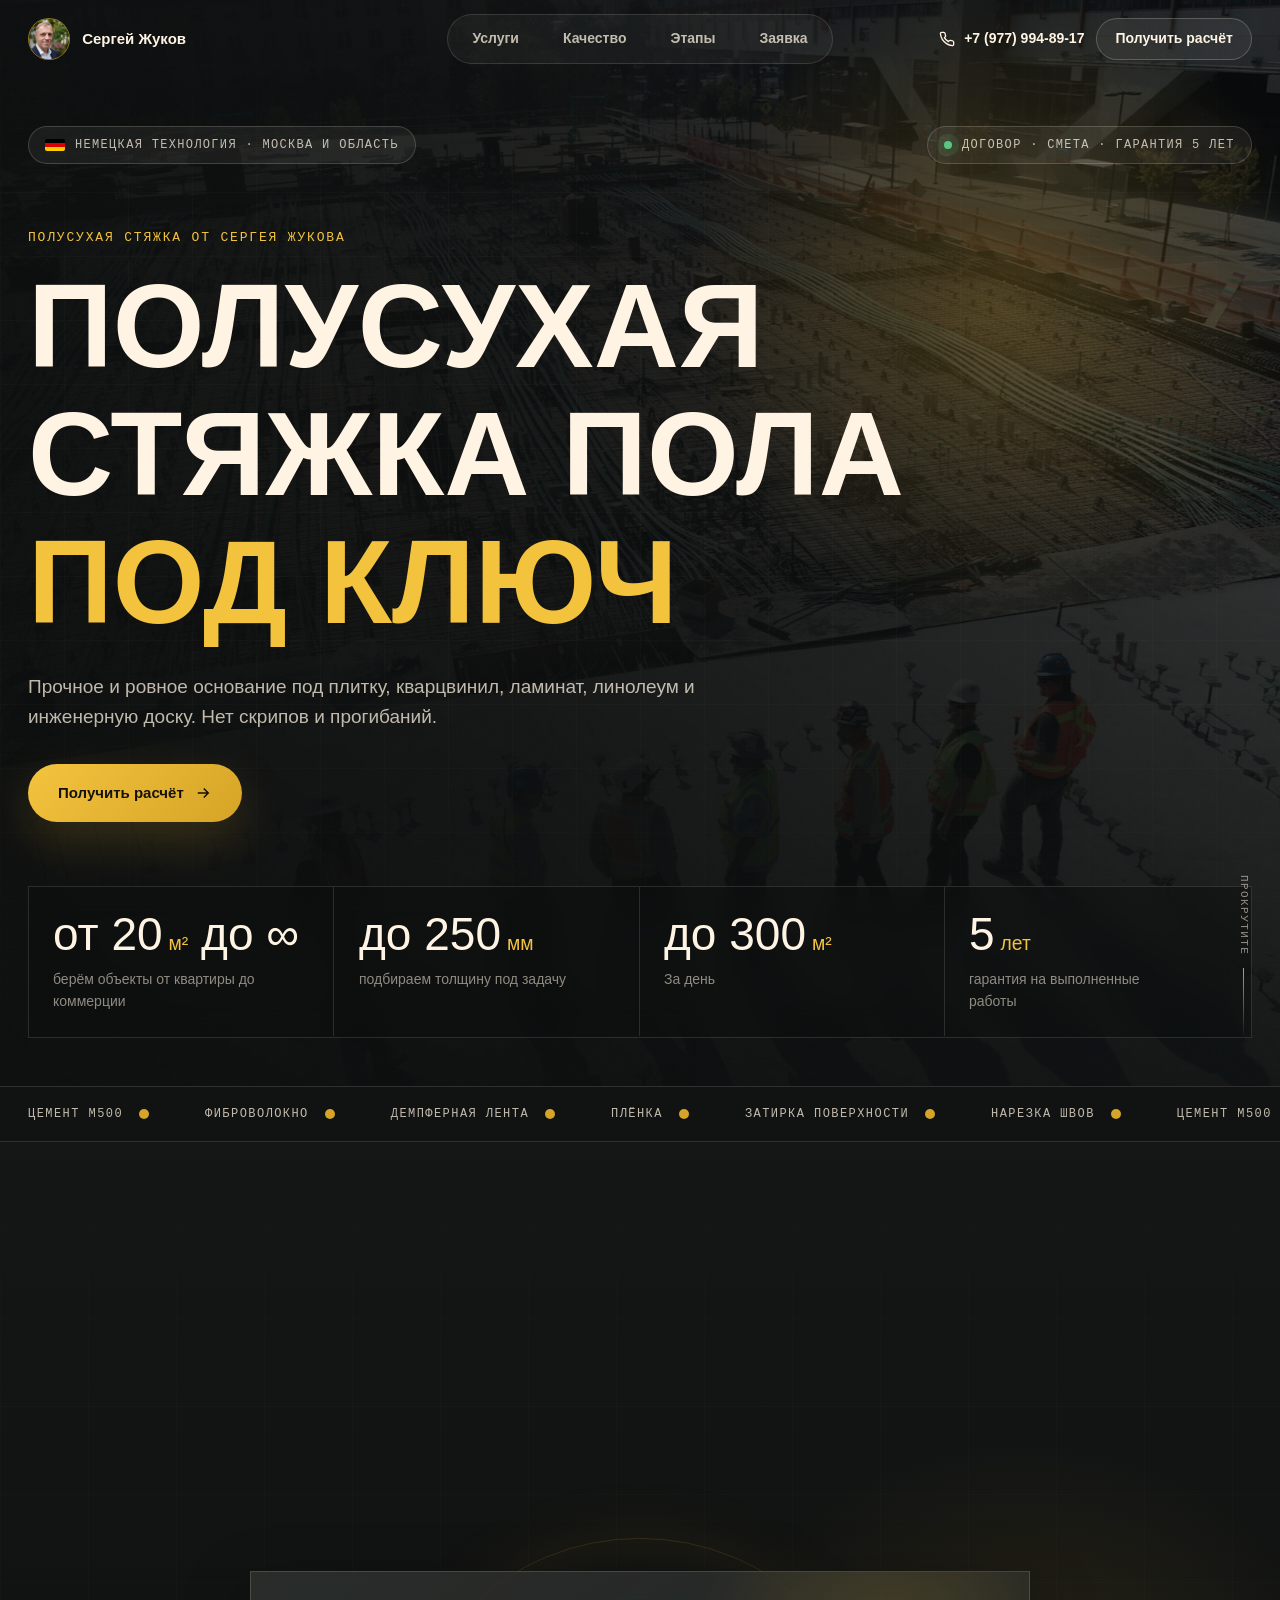
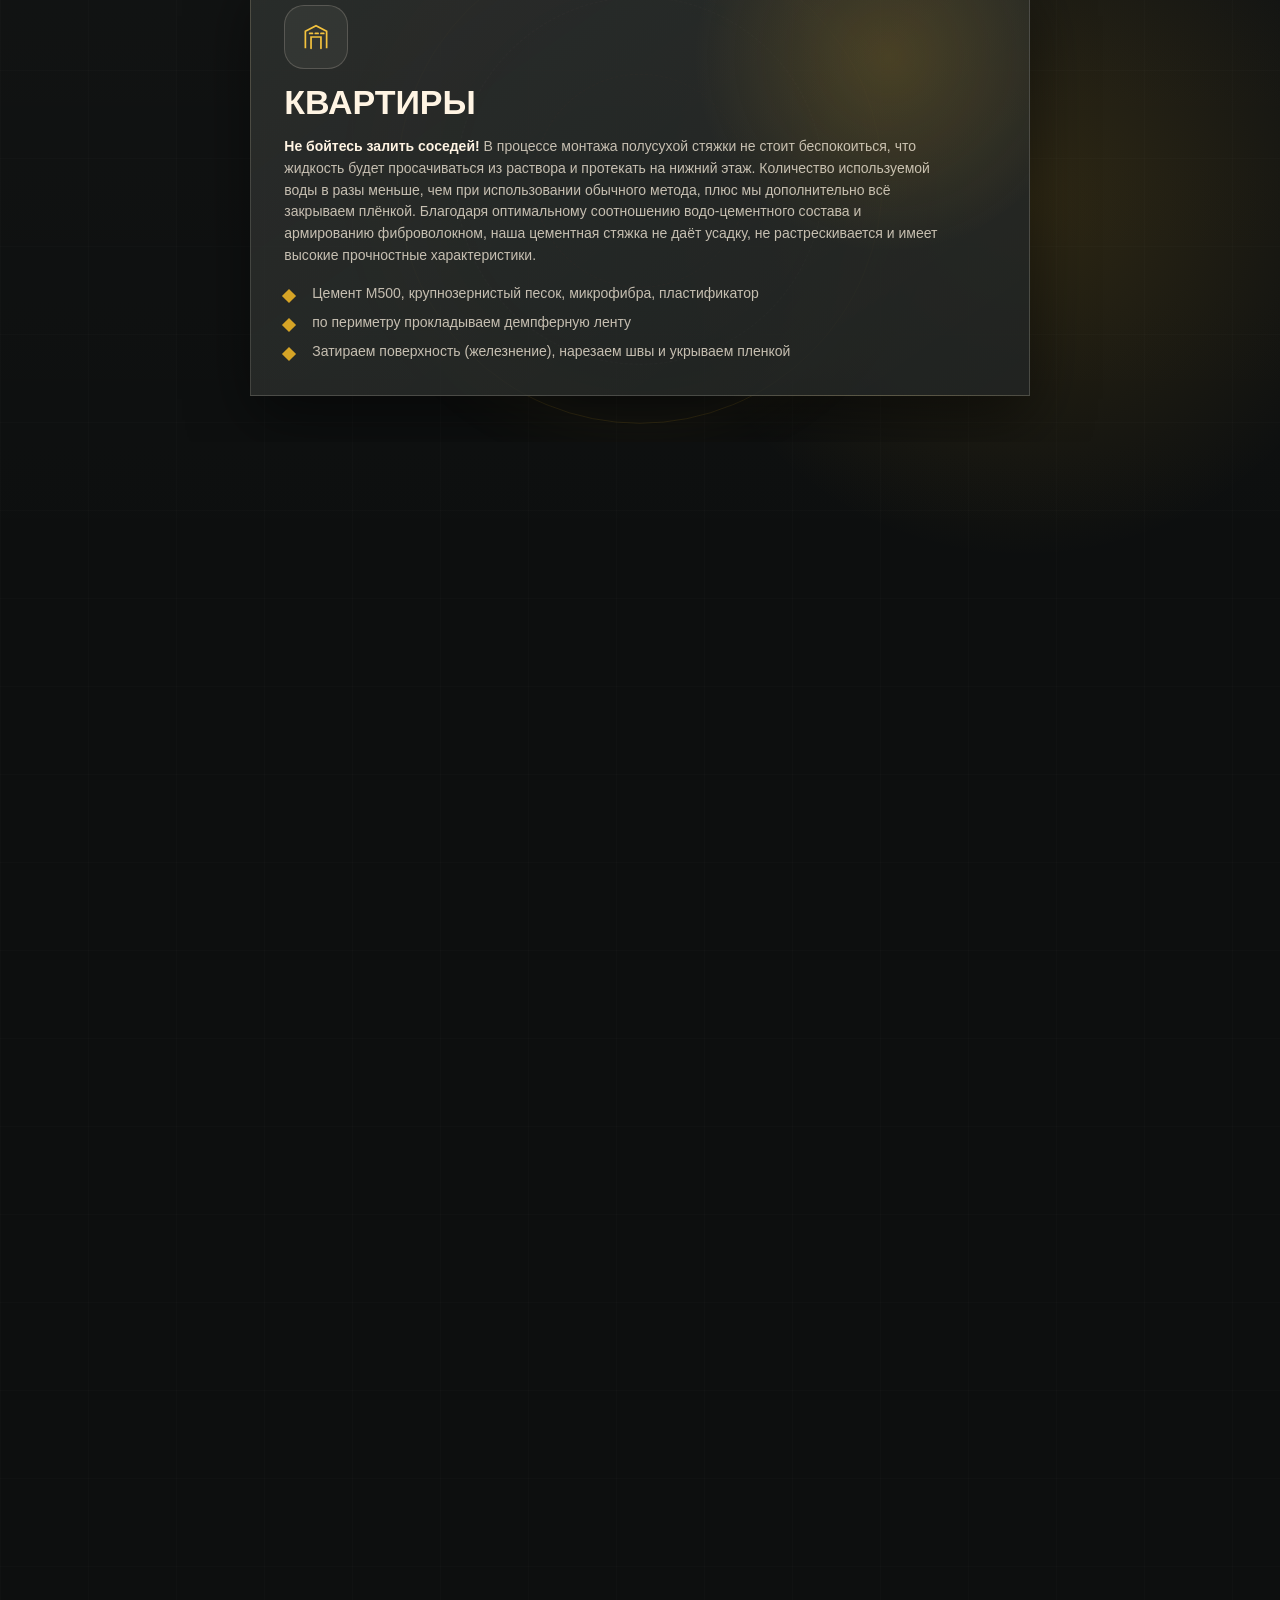
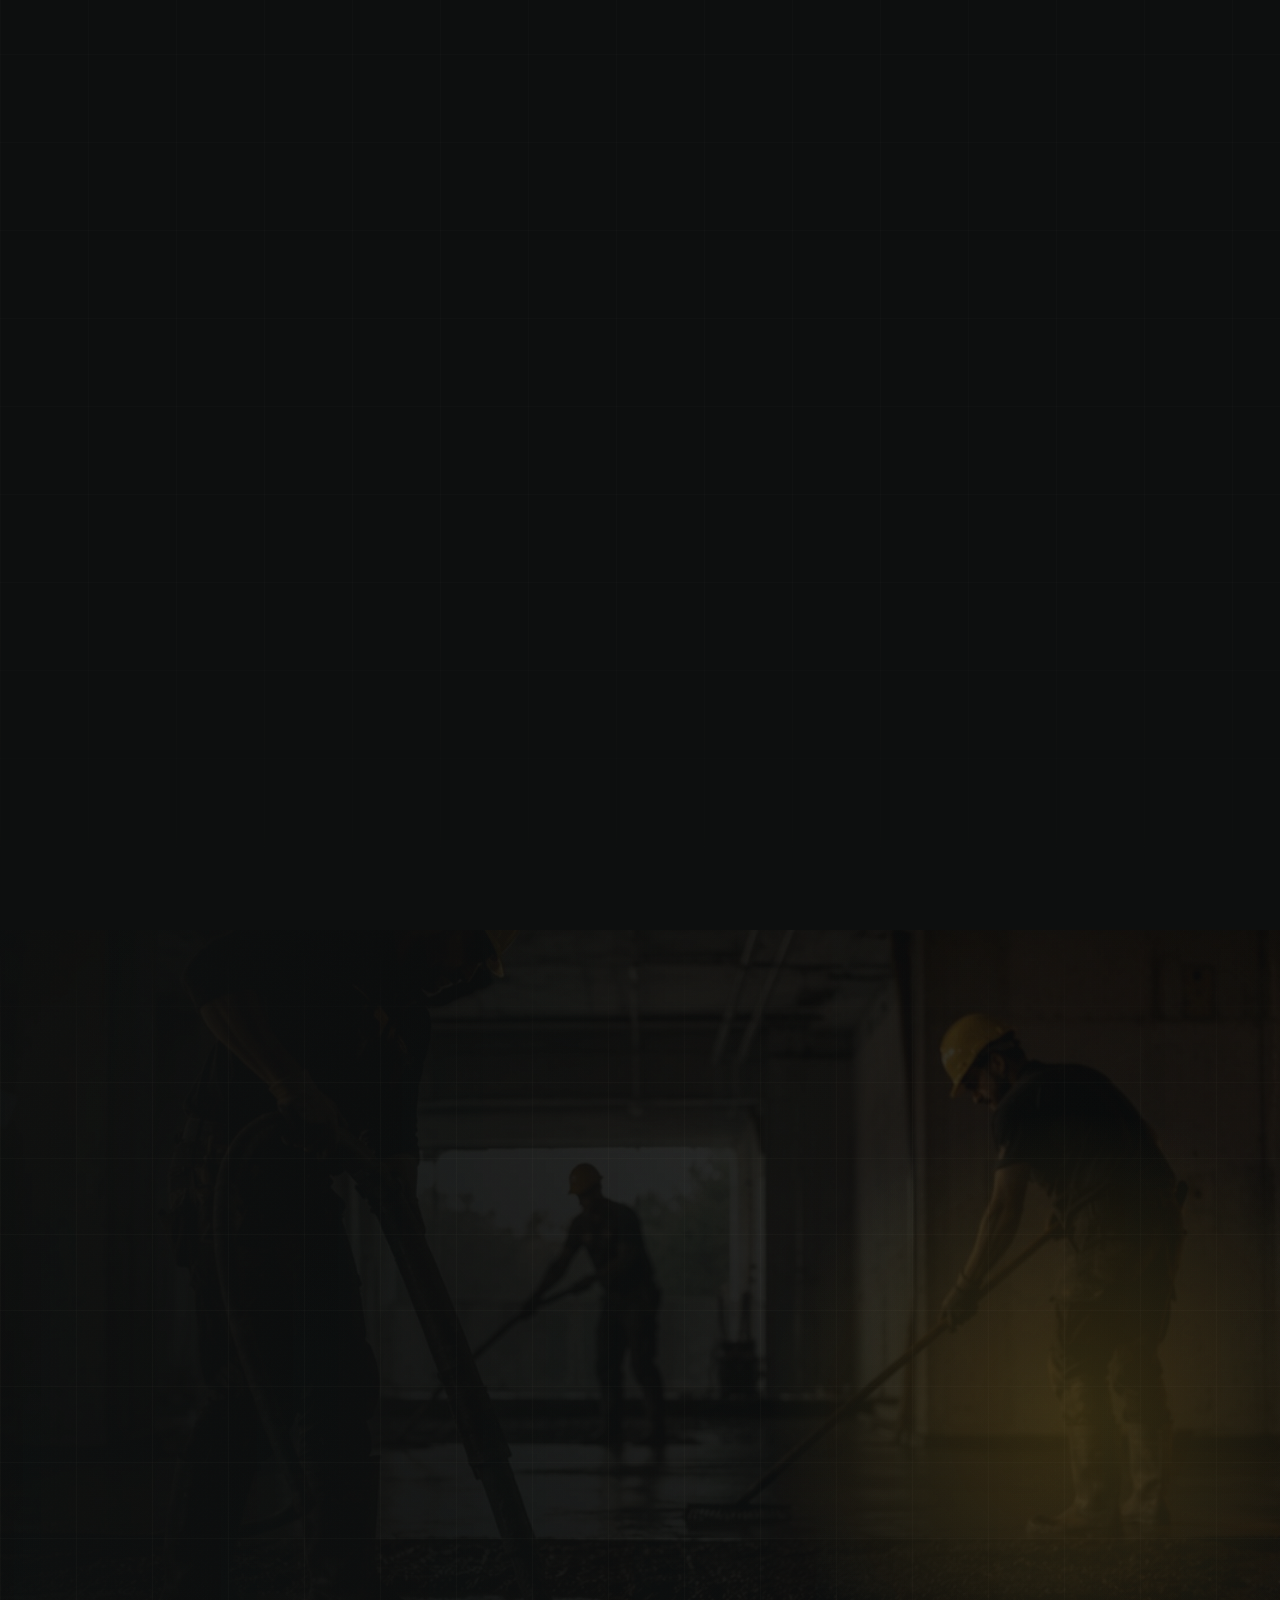
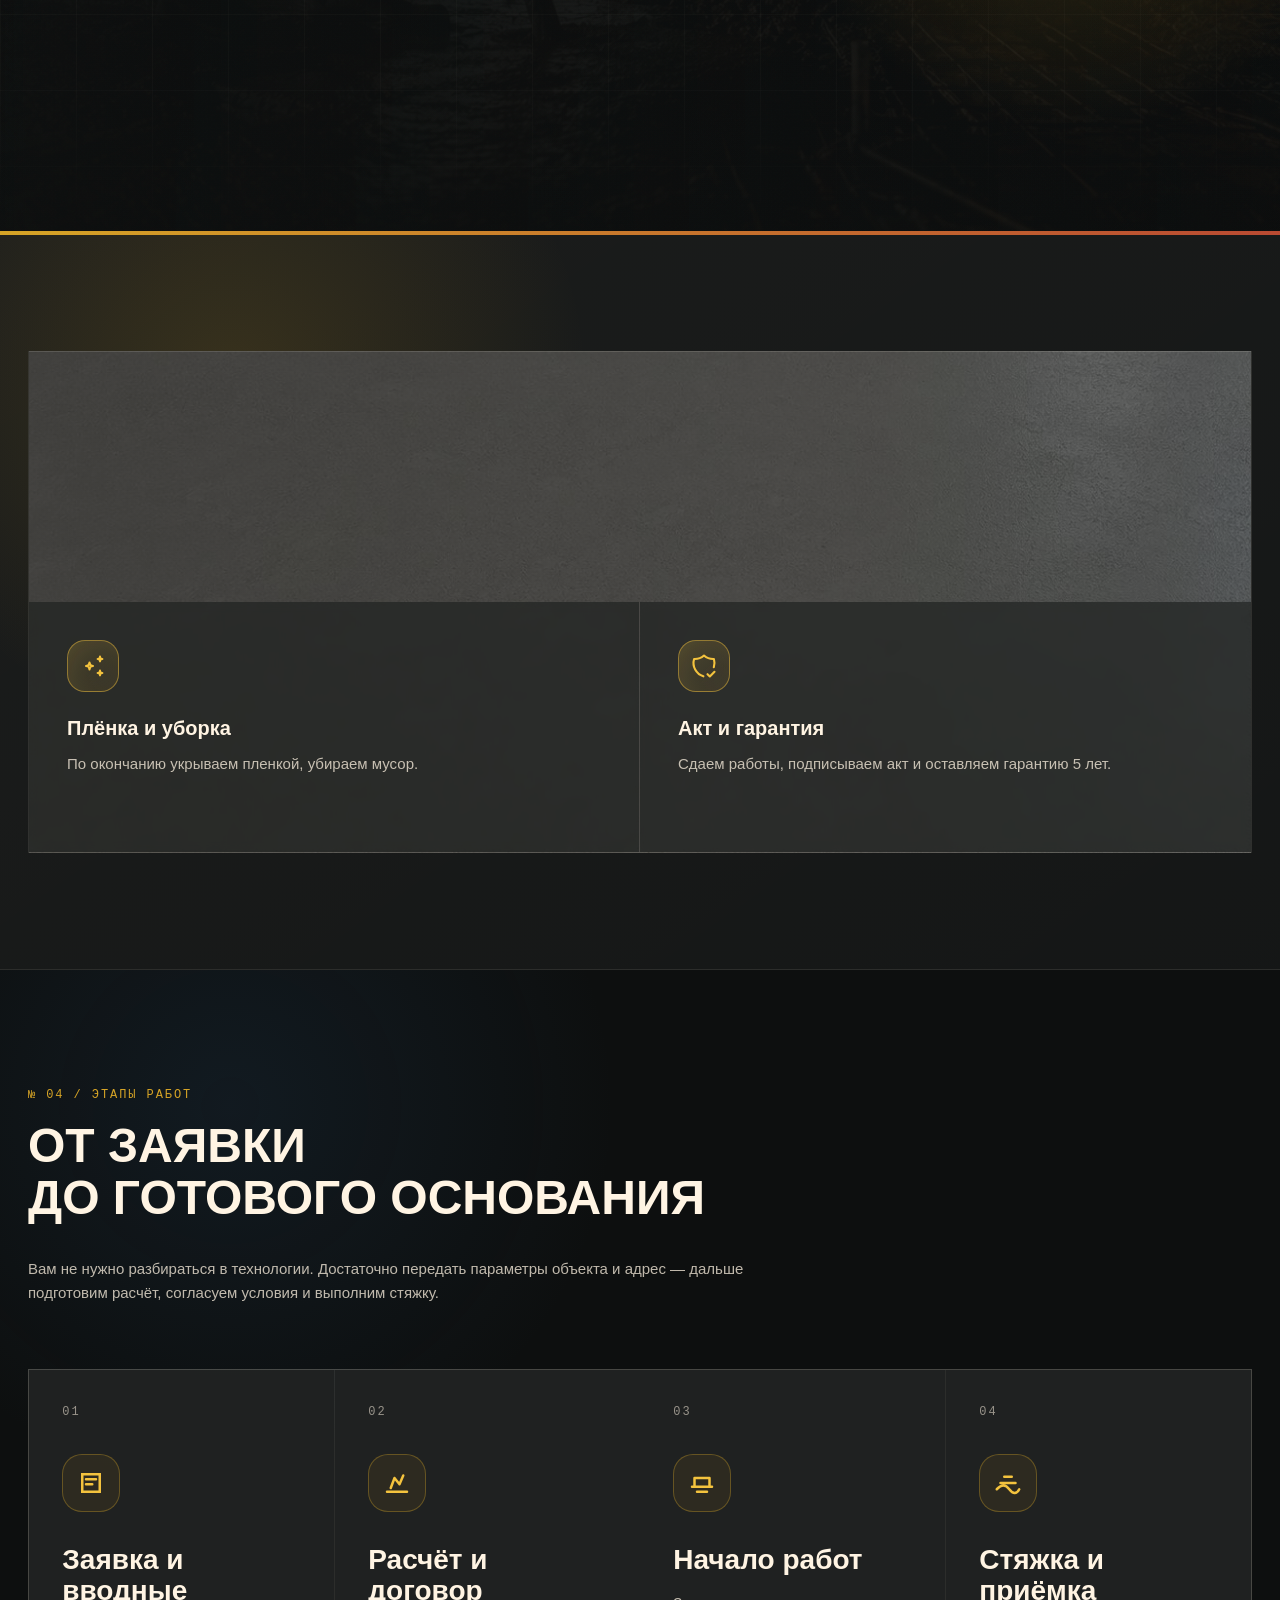
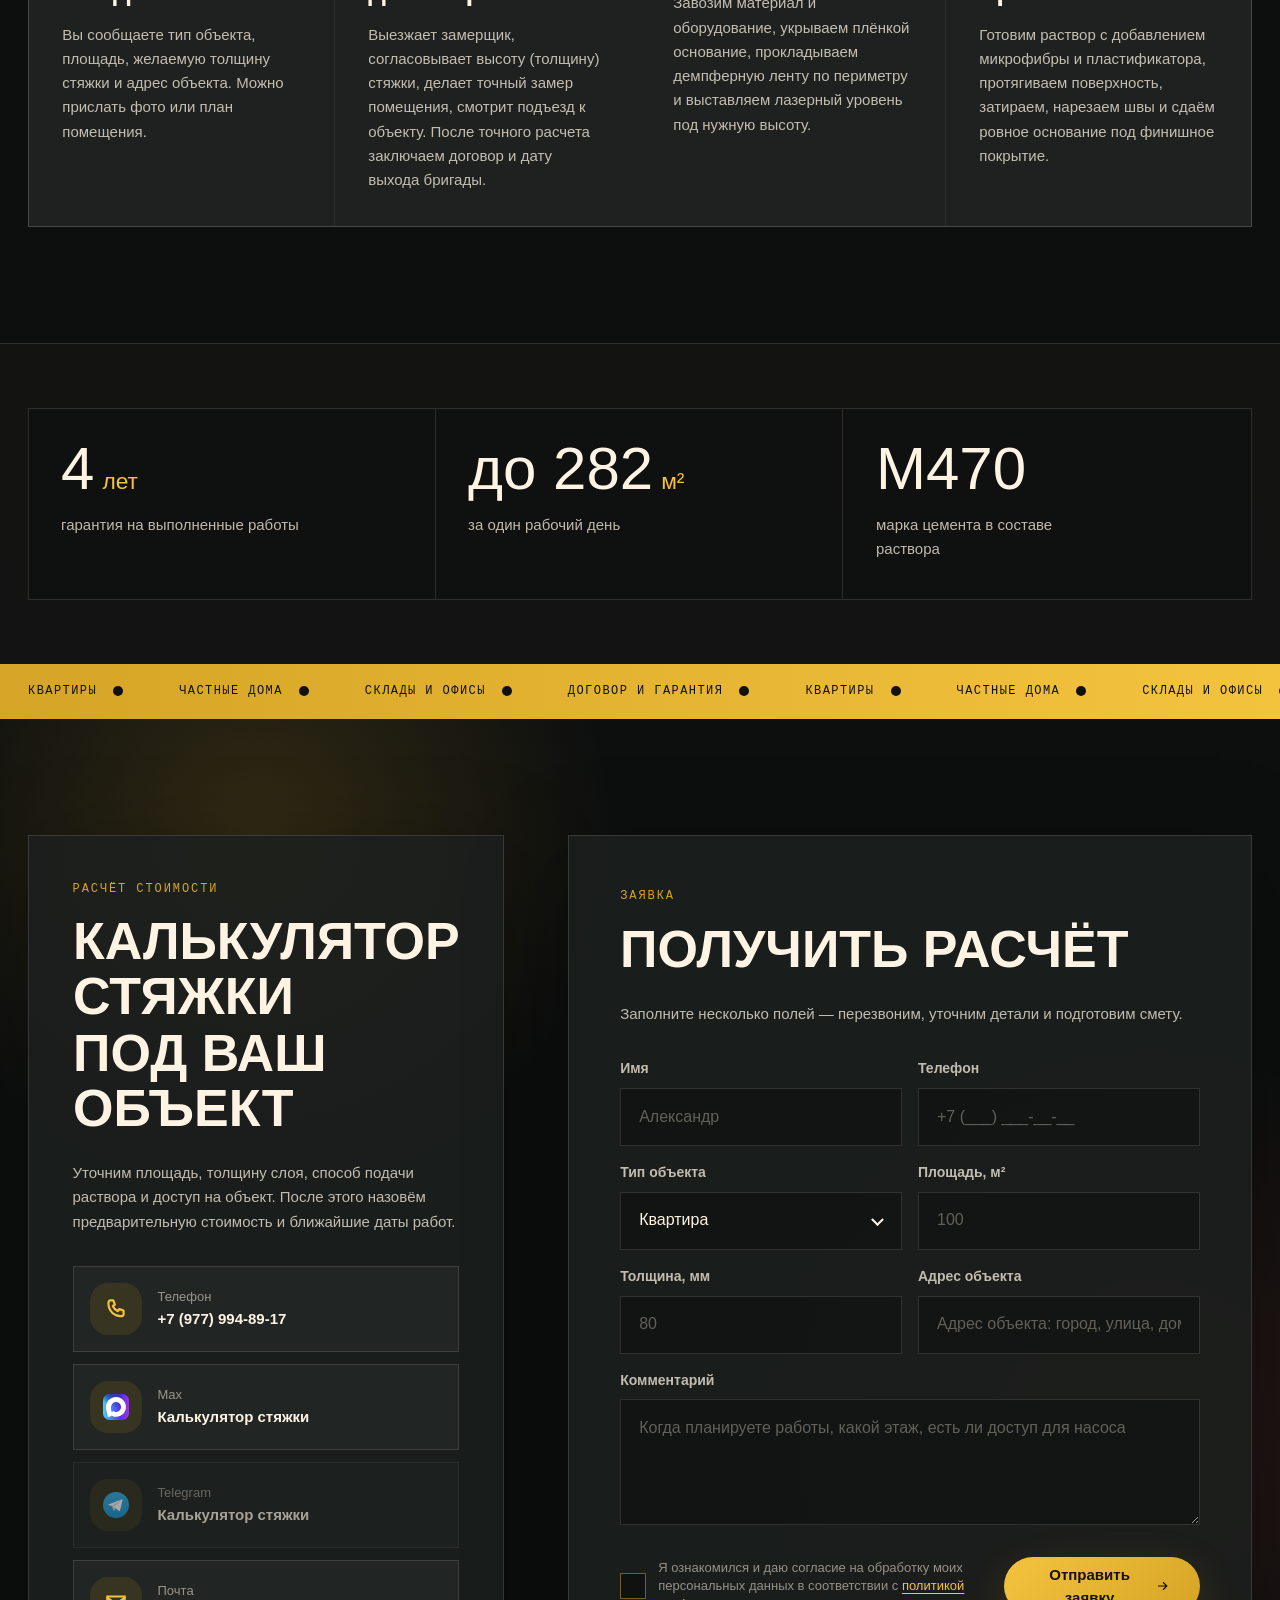
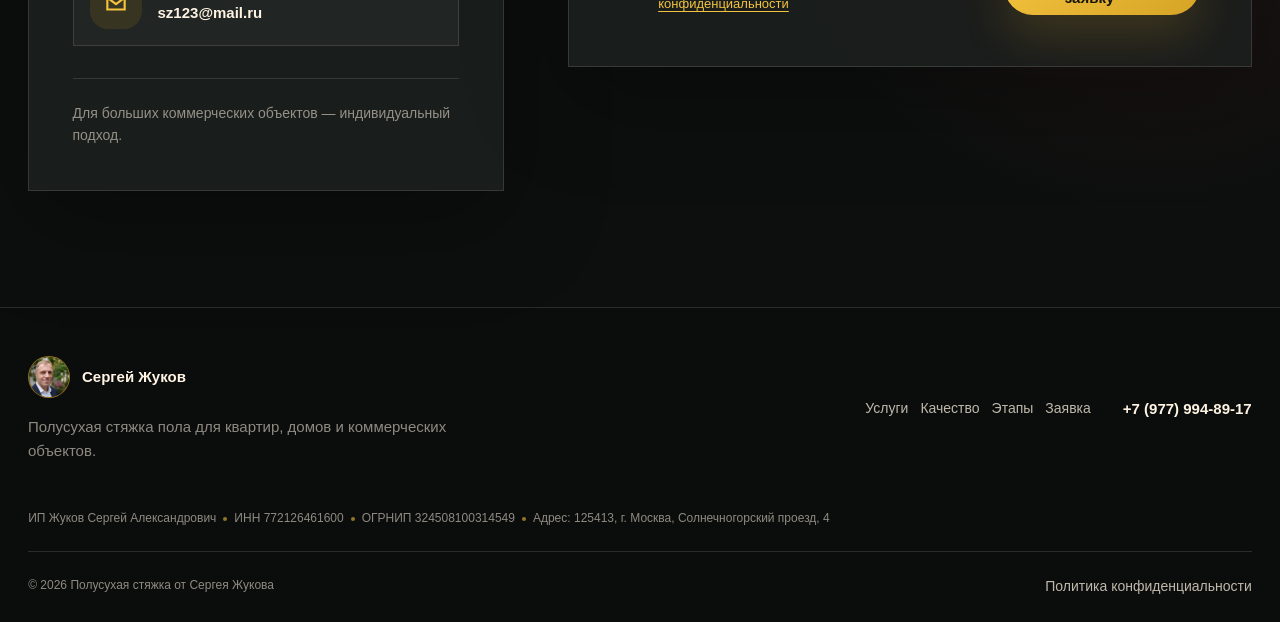
==== commit 427ca124: "Add static thank you pages" ====
--- a/index.html
+++ b/index.html
@@ -101,7 +101,6 @@
               Получить расчёт
               <svg class="button__icon" viewBox="0 0 24 24" fill="none" stroke="currentColor" stroke-width="2" aria-hidden="true"><path d="M5 12h14M13 6l6 6-6 6"></path></svg>
             </a>
-            <a class="button button--outline button--large hero__secondary-action" href="#services">Что входит в работу</a>
           </div>
         </div>
 
@@ -146,7 +145,7 @@
       <div class="services__sticky">
         <div class="container services__inner">
           <div class="services__copy">
-            <div class="section__num reveal" data-motion="wipe">№ 01 / Услуги</div>
+            <div class="section__num reveal" data-motion="wipe">№ 01 / Преимущества</div>
             <h2 class="section__title word-reveal">
               <span class="word-reveal__line"><span class="word-reveal__word">Преимущества</span></span>
             </h2>
@@ -240,8 +239,8 @@
           </h2>
           <p class="quick-cta__text reveal" data-motion="soft" data-delay="2">Отправьте заявку, и мы свяжемся с вами. Дополнительно, переходите в наши мессенджеры для онлайн-расчета с помощью калькулятора.</p>
           <div class="quick-cta__links reveal" data-motion="soft" data-delay="3" aria-label="Быстрые каналы связи">
-            <a class="button button--outline button--small" href="#lead-form">Написать в Max</a>
-            <a class="button button--outline button--small" href="#lead-form">Написать в Telegram</a>
+            <a class="button button--outline button--small" href="https://max.ru/id772126461600_1_bot" target="_blank" rel="noopener">Написать в Max</a>
+            <a class="button button--outline button--small button--disabled" aria-disabled="true" tabindex="-1">Написать в Telegram</a>
           </div>
         </div>
 
@@ -249,7 +248,7 @@
           <h3 class="quick-cta__form-title">Отправьте заявку</h3>
           <p class="quick-cta__form-text">Перезвоним, уточним детали и подготовим предварительный расчёт.</p>
 
-          <form class="quick-form" id="quick-lead-form" data-lead-form novalidate>
+          <form class="quick-form" id="quick-lead-form" data-lead-form data-thanks-url="thanks-short.html" novalidate>
             <label class="field">
               <span class="field__label">Имя</span>
               <input class="field__control" name="name" type="text" placeholder="Александр" required>
@@ -431,31 +430,31 @@
                 <span class="contact-link__value">+7 (977) 994-89-17</span>
               </span>
             </a>
-            <a class="contact-link" href="#lead-form">
+            <a class="contact-link" href="https://max.ru/id772126461600_1_bot" target="_blank" rel="noopener">
               <span class="contact-link__icon" aria-hidden="true">
                 <svg viewBox="0 0 1000 1000" xmlns="http://www.w3.org/2000/svg"><defs><linearGradient id="mg"><stop offset="0" stop-color="#4cf"/><stop offset=".662" stop-color="#53e"/><stop offset="1" stop-color="#93d"/></linearGradient><radialGradient id="md" cx="-87.392" cy="1166.116" r="500" fx="-87.392" fy="1166.116" gradientTransform="rotate(51.356 1551.478 559.3)scale(2.427 1)" gradientUnits="userSpaceOnUse"><stop offset="0" stop-color="#00f"/><stop offset="1" stop-opacity="0"/></radialGradient></defs><rect width="1000" height="1000" fill="url(#mg)" ry="249.68"/><rect width="1000" height="1000" fill="url(#md)" ry="249.68"/><path fill="#fff" fill-rule="evenodd" d="M508.21 878.33c-75 0-109.86-10.95-170.45-54.75-38.33 49.28-159.69 87.78-164.98 21.9 0-49.46-10.95-91.25-23.36-136.87-14.78-56.21-31.57-118.81-31.57-209.51 0-216.63 177.75-379.6 388.36-379.6 210.78 0 375.94 171 375.94 381.6.71 207.35-166.59 376.12-373.94 377.22m3.1-571.58c-102.56-5.3-182.5 65.7-200.2 177.02-14.6 92.16 11.32 204.4 33.4 210.24 10.58 2.56 37.23-18.98 53.84-35.59 30.88 21.4 62.97 35.37 92.71 33.03 106.27 5.12 197.08-75.79 204.21-181.95 4.16-106.38-77.67-196.49-183.96-202.57z"/></svg>
               </span>
               <span>
                 <span class="contact-link__label">Max</span>
-                <span class="contact-link__value">Написать в Max</span>
+                <span class="contact-link__value">Калькулятор стяжки</span>
               </span>
             </a>
-            <a class="contact-link" href="#lead-form">
+            <a class="contact-link contact-link--disabled" aria-disabled="true" tabindex="-1">
               <span class="contact-link__icon" aria-hidden="true">
-                <svg viewBox="0 0 1000 1000" xmlns="http://www.w3.org/2000/svg"><defs><linearGradient id="tg"><stop offset="0" stop-color="#4cf"/><stop offset=".662" stop-color="#53e"/><stop offset="1" stop-color="#93d"/></linearGradient><radialGradient id="td" cx="-87.392" cy="1166.116" r="500" fx="-87.392" fy="1166.116" gradientTransform="rotate(51.356 1551.478 559.3)scale(2.427 1)" gradientUnits="userSpaceOnUse"><stop offset="0" stop-color="#00f"/><stop offset="1" stop-opacity="0"/></radialGradient></defs><rect width="1000" height="1000" fill="url(#tg)" ry="249.68"/><rect width="1000" height="1000" fill="url(#td)" ry="249.68"/><path fill="#fff" fill-rule="evenodd" d="M508.21 878.33c-75 0-109.86-10.95-170.45-54.75-38.33 49.28-159.69 87.78-164.98 21.9 0-49.46-10.95-91.25-23.36-136.87-14.78-56.21-31.57-118.81-31.57-209.51 0-216.63 177.75-379.6 388.36-379.6 210.78 0 375.94 171 375.94 381.6.71 207.35-166.59 376.12-373.94 377.22m3.1-571.58c-102.56-5.3-182.5 65.7-200.2 177.02-14.6 92.16 11.32 204.4 33.4 210.24 10.58 2.56 37.23-18.98 53.84-35.59 30.88 21.4 62.97 35.37 92.71 33.03 106.27 5.12 197.08-75.79 204.21-181.95 4.16-106.38-77.67-196.49-183.96-202.57z"/></svg>
+                <svg viewBox="0 0 240 240" xmlns="http://www.w3.org/2000/svg"><linearGradient id="tga" x1="120" y1="240" x2="120" gradientUnits="userSpaceOnUse"><stop offset="0" stop-color="#1d93d2"/><stop offset="1" stop-color="#38b0e3"/></linearGradient><circle cx="120" cy="120" r="120" fill="url(#tga)"/><path d="M81.229 128.772l14.237 39.406s1.78 3.687 3.686 3.687 30.255-29.492 30.255-29.492l31.525-60.89L81.737 118.6Z" fill="#c8daea"/><path d="M100.106 138.878l-2.733 29.046s-1.144 8.9 7.754 0 17.415-15.763 17.415-15.763" fill="#a9c6d8"/><path d="M81.486 130.178 52.2 120.636s-3.5-1.42-2.373-4.64c.232-.664.7-1.229 2.1-2.2 6.489-4.523 120.106-45.36 120.106-45.36s3.208-1.081 5.1-.362a2.766 2.766 0 0 1 1.885 2.055 9.357 9.357 0 0 1 .254 2.585c-.009.752-.1 1.449-.169 2.542-.692 11.165-21.4 94.493-21.4 94.493s-1.239 4.876-5.678 5.043A8.13 8.13 0 0 1 146.1 172.5c-8.711-7.493-38.819-27.727-45.472-32.177a1.27 1.27 0 0 1-.546-.9c-.093-.469.417-1.05.417-1.05s52.426-46.6 53.821-51.492c.108-.379-.3-.566-.848-.4-3.482 1.281-63.844 39.4-70.506 43.607A3.21 3.21 0 0 1 81.486 130.178Z" fill="#fff"/></svg>
               </span>
               <span>
                 <span class="contact-link__label">Telegram</span>
-                <span class="contact-link__value">Написать в Telegram</span>
+                <span class="contact-link__value">Калькулятор стяжки</span>
               </span>
             </a>
-            <a class="contact-link" href="#lead-form">
+            <a class="contact-link" href="mailto:sz123@mail.ru">
               <span class="contact-link__icon" aria-hidden="true">
                 <svg viewBox="0 0 24 24" fill="none"><path d="M4 6h16v12H4z" stroke="currentColor" stroke-width="2"/><path d="M4 7l8 6l8-6" stroke="currentColor" stroke-width="2" stroke-linecap="round" stroke-linejoin="round"/></svg>
               </span>
               <span>
                 <span class="contact-link__label">Почта</span>
-                <span class="contact-link__value">Написать на почту</span>
+                <span class="contact-link__value">sz123@mail.ru</span>
               </span>
             </a>
           </div>
@@ -471,7 +470,7 @@
             <p class="contact-form__text">Заполните несколько полей — перезвоним, уточним детали и подготовим смету.</p>
           </header>
 
-          <form class="contact-form__form" id="lead-form" data-lead-form novalidate>
+          <form class="contact-form__form" id="lead-form" data-lead-form data-thanks-url="thanks-long.html" novalidate>
             <div class="contact-form__grid">
               <label class="field">
                 <span class="field__label">Имя</span>
--- a/assets/css/styles.css
+++ b/assets/css/styles.css
@@ -575,6 +575,18 @@
   font-size: 14px;
 }
 
+.button--disabled,
+.button--disabled:hover {
+  border-color: rgba(255, 244, 227, 0.12);
+  background: rgba(255, 244, 227, 0.035);
+  color: var(--fg-soft);
+  cursor: default;
+  opacity: 0.58;
+  pointer-events: none;
+  transform: none;
+  box-shadow: none;
+}
+
 .button--large {
   min-height: 58px;
   padding-inline: 30px;
@@ -743,7 +755,7 @@
 .hero__image {
   width: 100%;
   height: 100%;
-  background-image: url('https://images.unsplash.com/photo-1541888946425-d81bb19240f5?w=2400&q=80&auto=format&fit=crop');
+  background-image: url("../img/hero-construction-site.jpg");
   background-position: center;
   background-size: cover;
   filter: saturate(0.72) contrast(1.05) brightness(0.6);
@@ -1125,6 +1137,13 @@
 .services__copy .section__lead,
 .services__benefits {
   pointer-events: none;
+}
+
+@media (min-width: 1281px) {
+  .services__copy .section__title {
+    max-width: none;
+    font-size: clamp(54px, 3.45vw, 62px);
+  }
 }
 
 .services__benefits {
@@ -1994,6 +2013,16 @@
   background: rgba(214, 164, 38, 0.09);
 }
 
+.contact-link--disabled,
+.contact-link--disabled:hover {
+  border-color: rgba(255, 244, 227, 0.1);
+  background: rgba(255, 244, 227, 0.025);
+  cursor: default;
+  opacity: 0.62;
+  pointer-events: none;
+  transform: none;
+}
+
 .contact-link__icon {
   display: grid;
   place-items: center;
@@ -2171,7 +2200,7 @@
 }
 
 .field--invalid .field__label {
-  color: var(--color-rust);
+  color: var(--color-oxide-soft);
 }
 
 .field--invalid .field__control,
@@ -2185,7 +2214,7 @@
 }
 
 .field--invalid .field__select::after {
-  color: var(--color-rust);
+  color: var(--color-oxide-soft);
 }
 
 .field__control--textarea {
@@ -2263,7 +2292,7 @@
 }
 
 .contact-form__consent--invalid .contact-form__consent-box {
-  border-color: var(--color-rust);
+  border-color: var(--color-oxide);
   box-shadow: 0 0 0 4px rgba(185, 74, 50, 0.16);
 }
 
@@ -2302,6 +2331,82 @@
   border-radius: 50%;
   background: var(--color-success);
   color: var(--color-black);
+}
+
+/* ============================================================
+   Thank you pages
+   ============================================================ */
+
+.thanks {
+  position: relative;
+  display: grid;
+  min-height: 100svh;
+  padding-block: var(--sp-8);
+  overflow: hidden;
+}
+
+.thanks::before,
+.thanks::after {
+  content: "";
+  position: absolute;
+  pointer-events: none;
+}
+
+.thanks::before {
+  inset: 0;
+  background:
+    radial-gradient(circle at 18% 28%, rgba(214, 164, 38, 0.16), transparent 28vw),
+    radial-gradient(circle at 82% 64%, rgba(185, 74, 50, 0.12), transparent 24vw);
+}
+
+.thanks::after {
+  inset: 0;
+  opacity: 0.18;
+  background-image:
+    linear-gradient(rgba(255, 244, 227, 0.08) 1px, transparent 1px),
+    linear-gradient(90deg, rgba(255, 244, 227, 0.08) 1px, transparent 1px);
+  background-size: 64px 64px;
+  mask-image: linear-gradient(180deg, transparent, #000 16%, #000 82%, transparent);
+}
+
+.thanks__inner {
+  position: relative;
+  z-index: 1;
+  display: grid;
+  align-content: center;
+  justify-items: center;
+  max-width: 840px;
+  min-height: calc(100svh - var(--sp-8) * 2);
+  text-align: center;
+}
+
+.thanks__title {
+  max-width: 760px;
+  margin: 0 auto;
+  color: var(--color-concrete-100);
+  font-family: var(--font-display);
+  font-size: clamp(34px, 5.4vw, 72px);
+  line-height: 1.04;
+  letter-spacing: 0;
+  text-transform: uppercase;
+}
+
+.thanks__actions {
+  display: flex;
+  flex-wrap: wrap;
+  gap: var(--sp-3);
+  justify-content: center;
+  margin-top: var(--sp-6);
+}
+
+@media (max-width: 768px) {
+  .thanks {
+    padding-block: var(--sp-7) var(--sp-9);
+  }
+
+  .thanks__inner {
+    min-height: calc(100svh - var(--sp-7) - var(--sp-9));
+  }
 }
 
 /* ============================================================
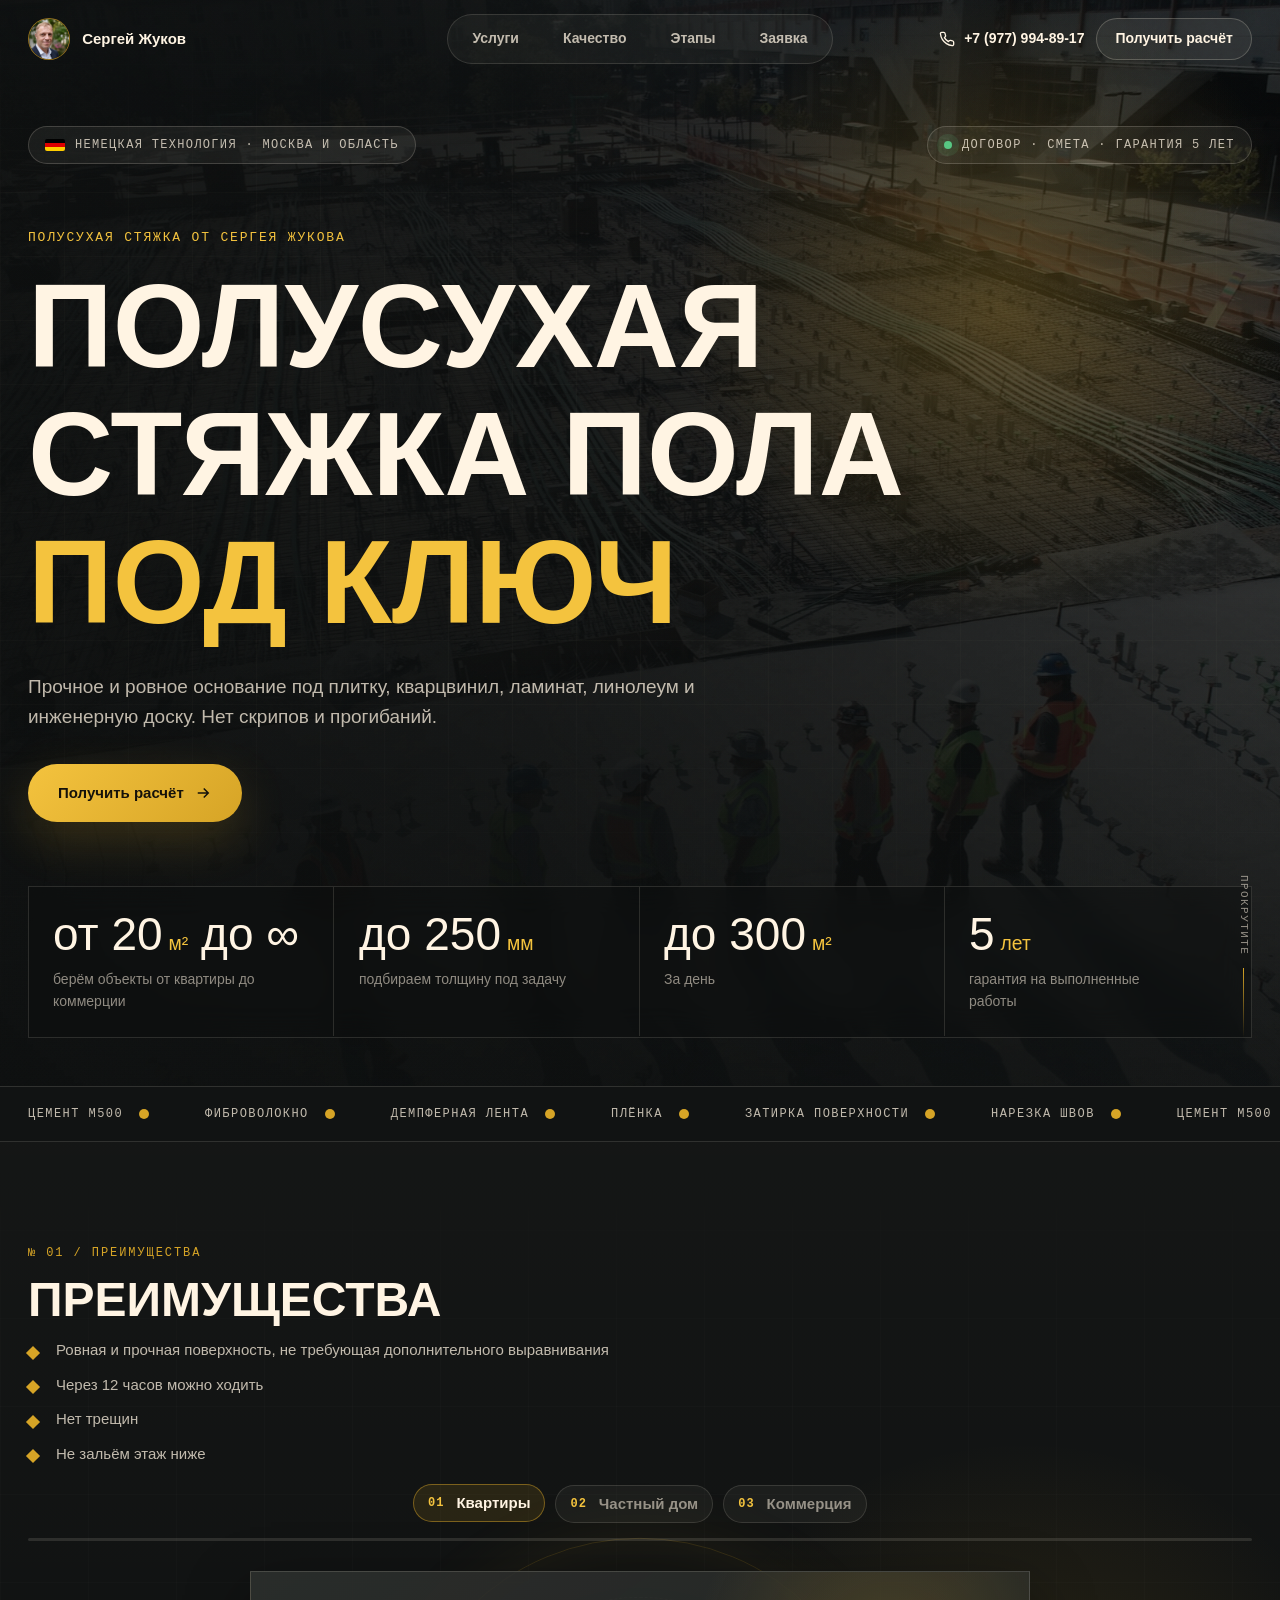
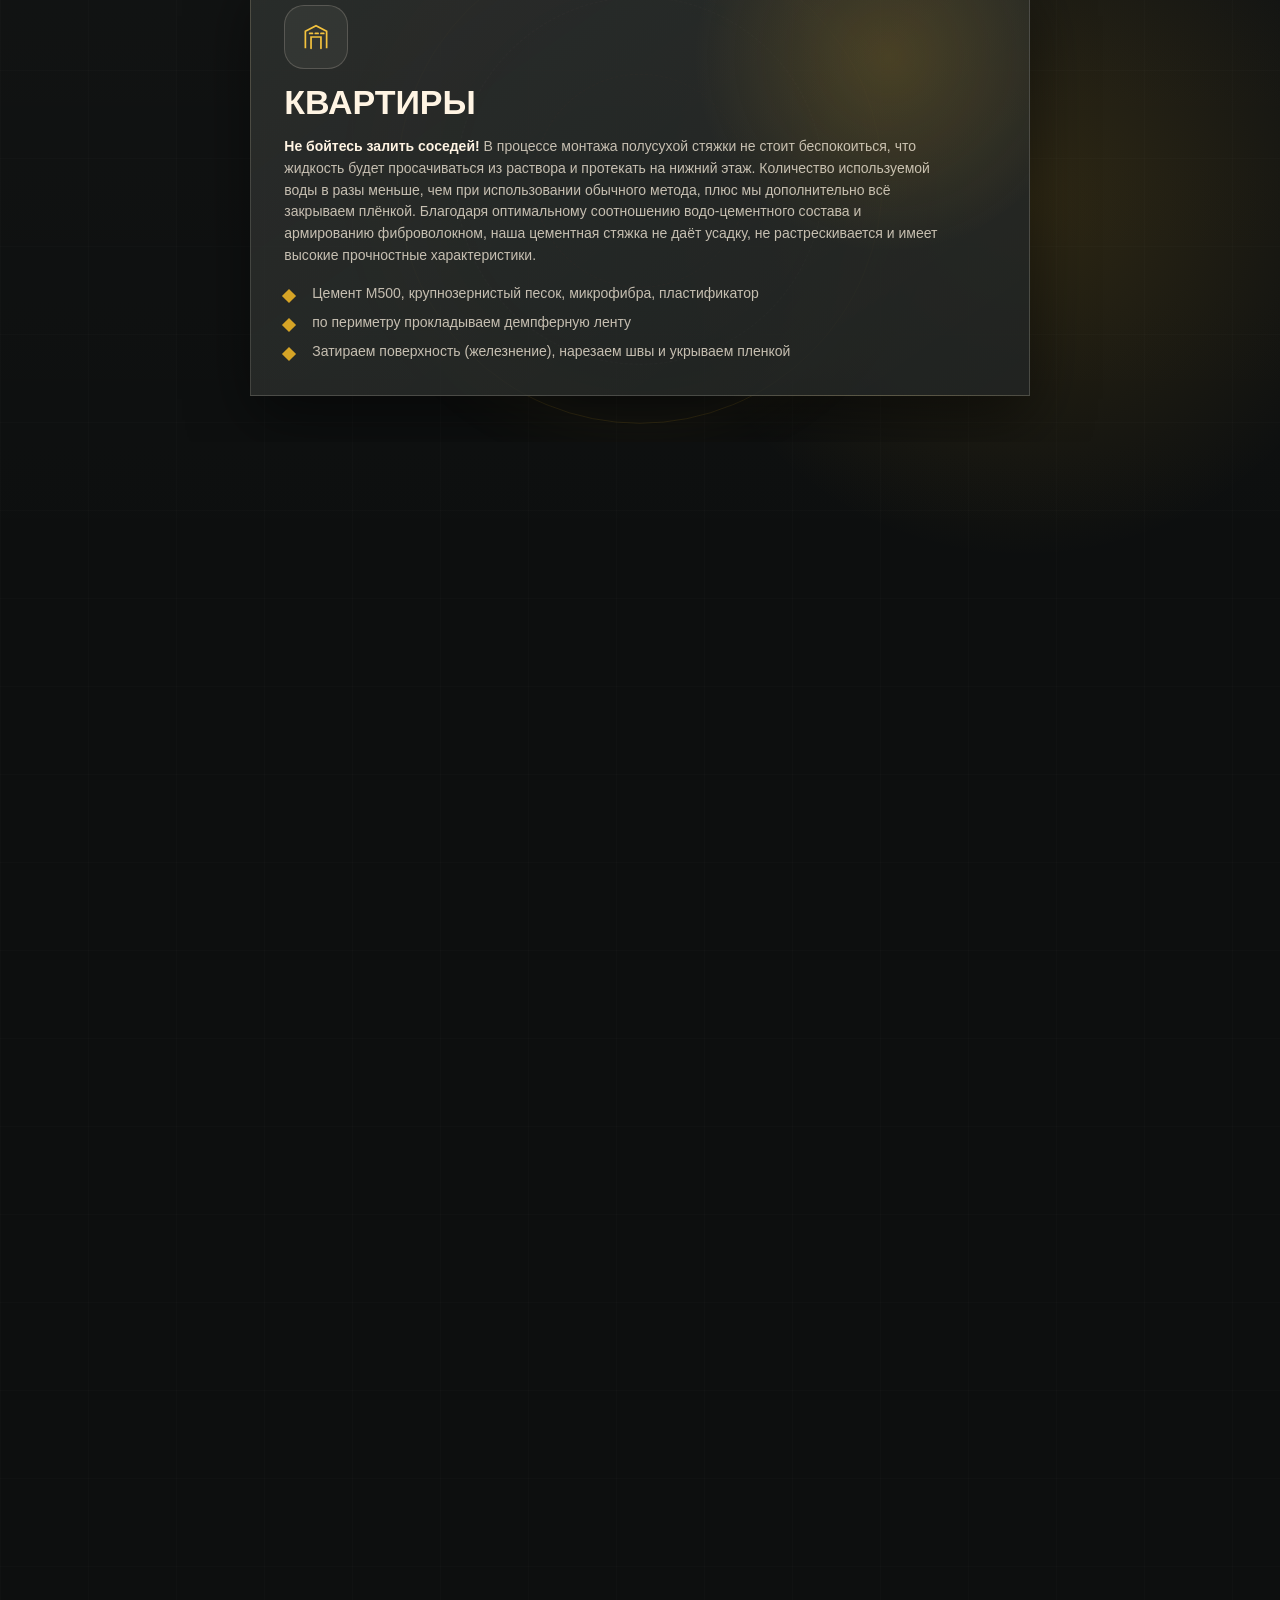
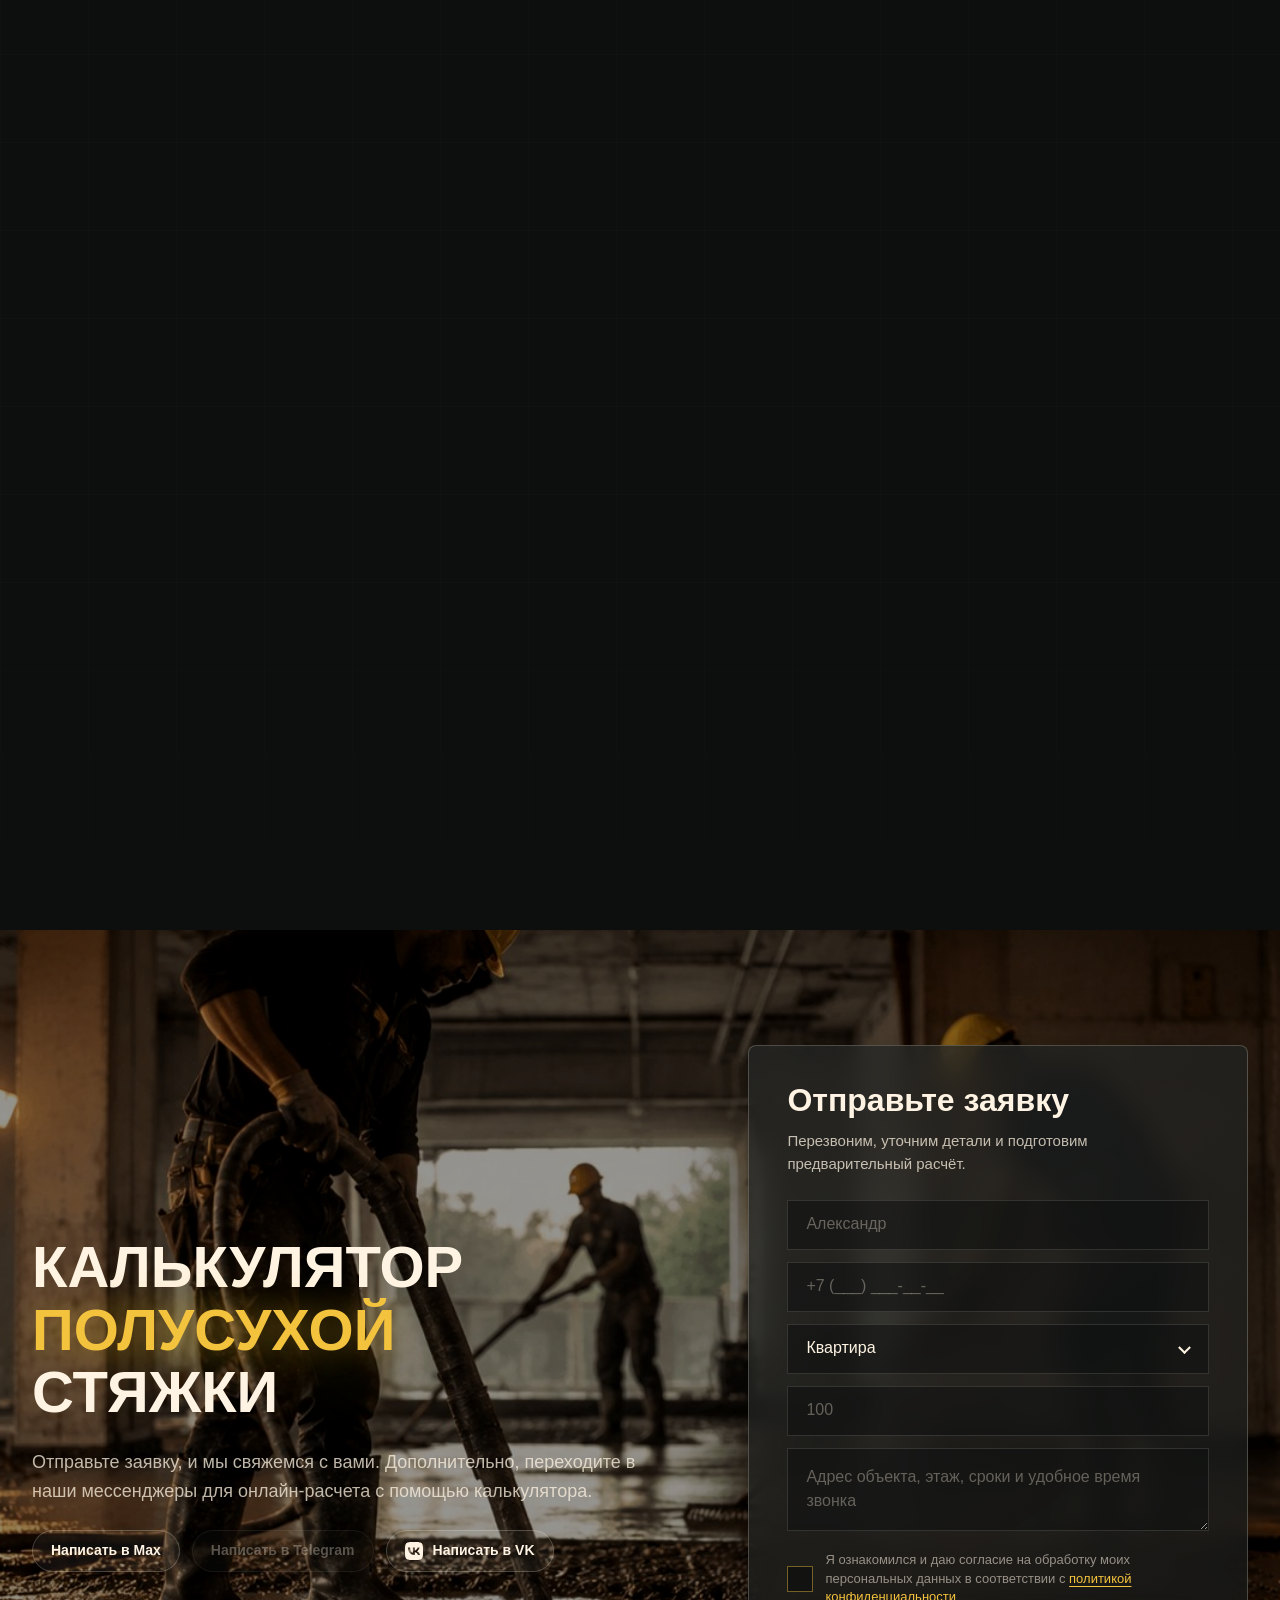
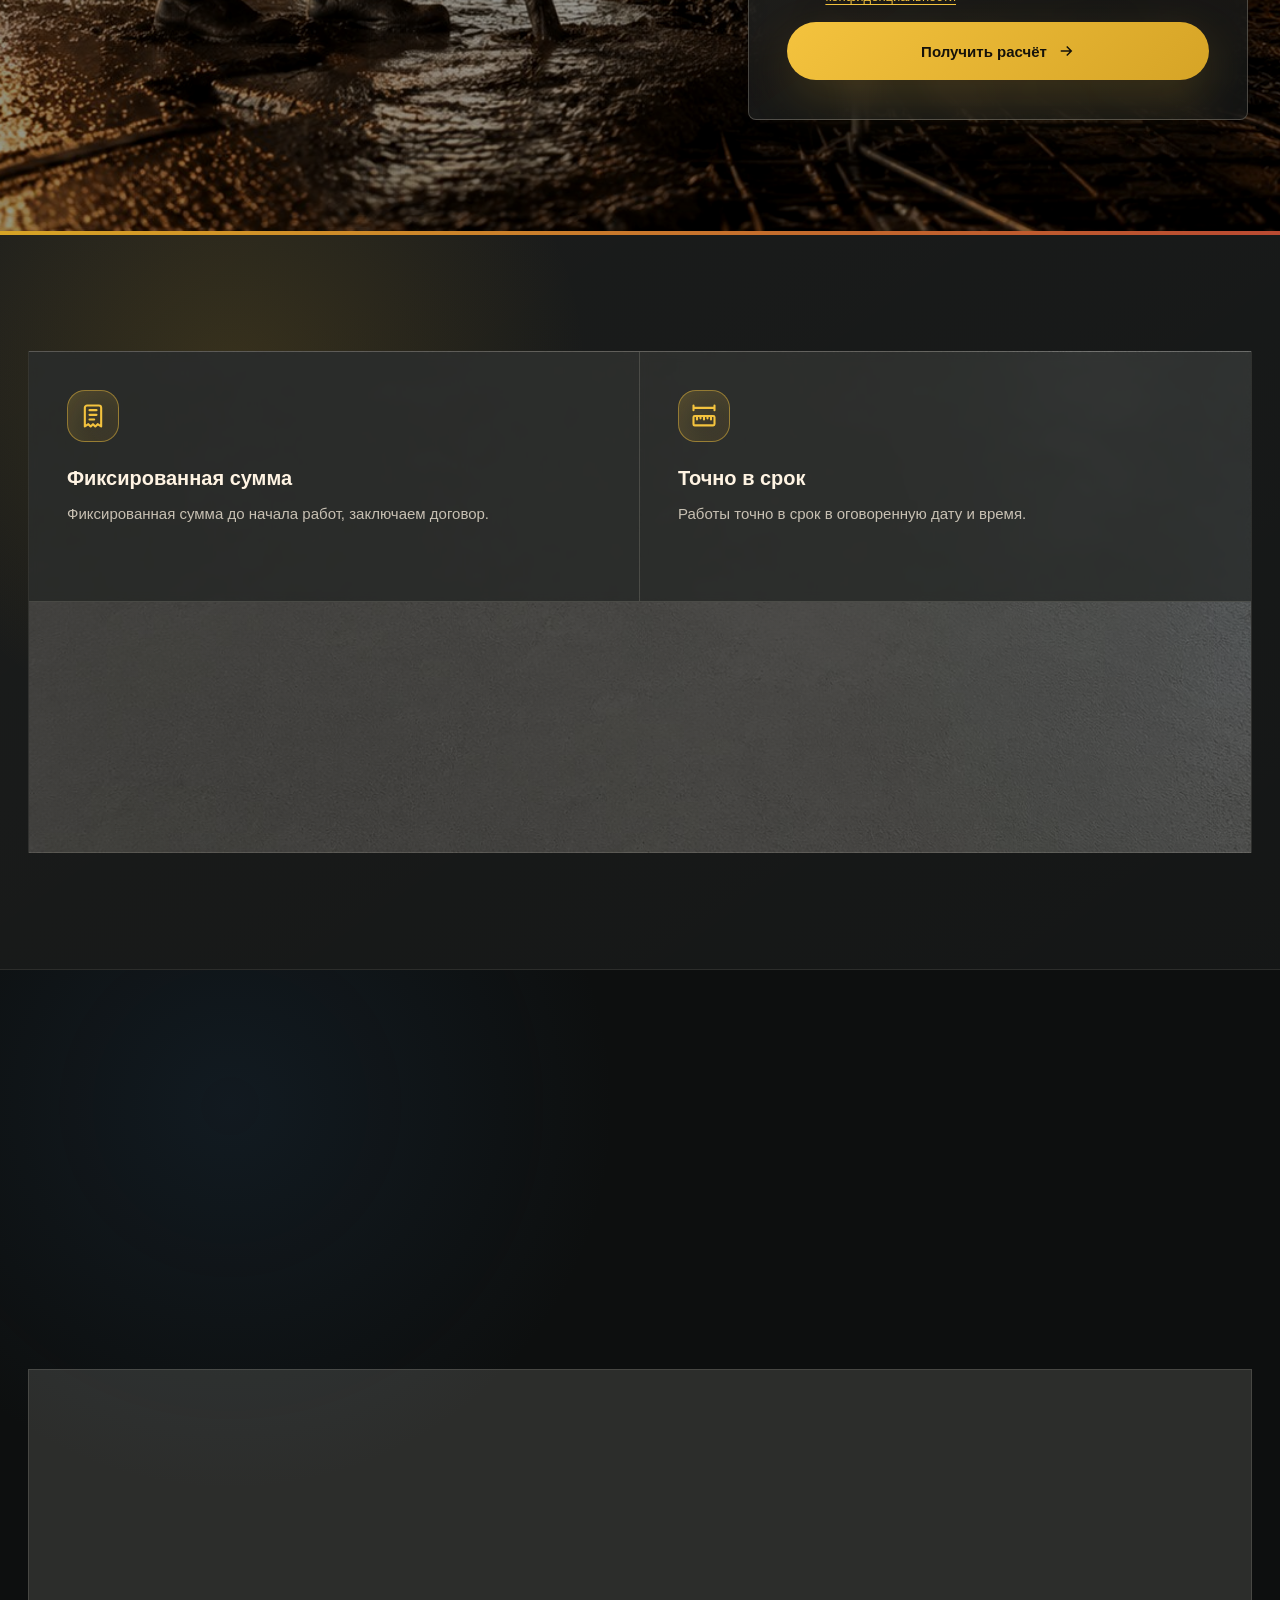
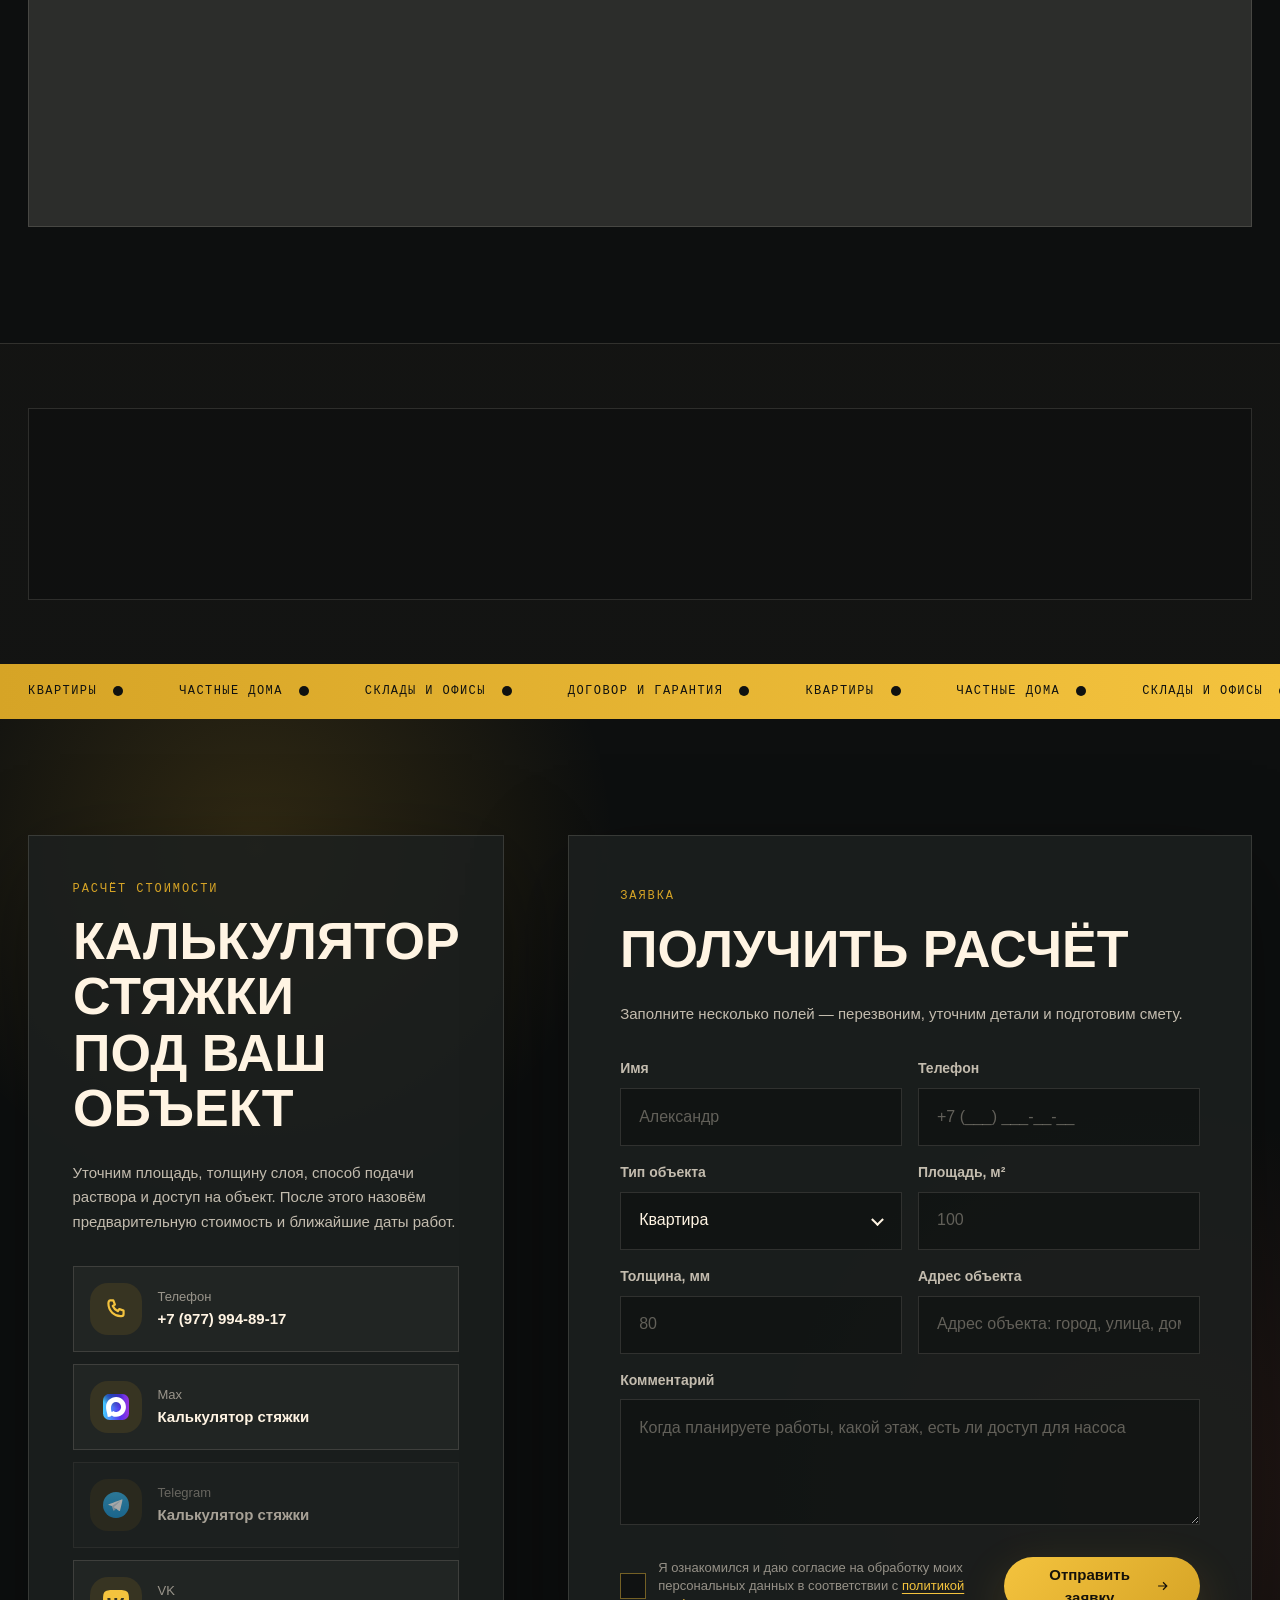
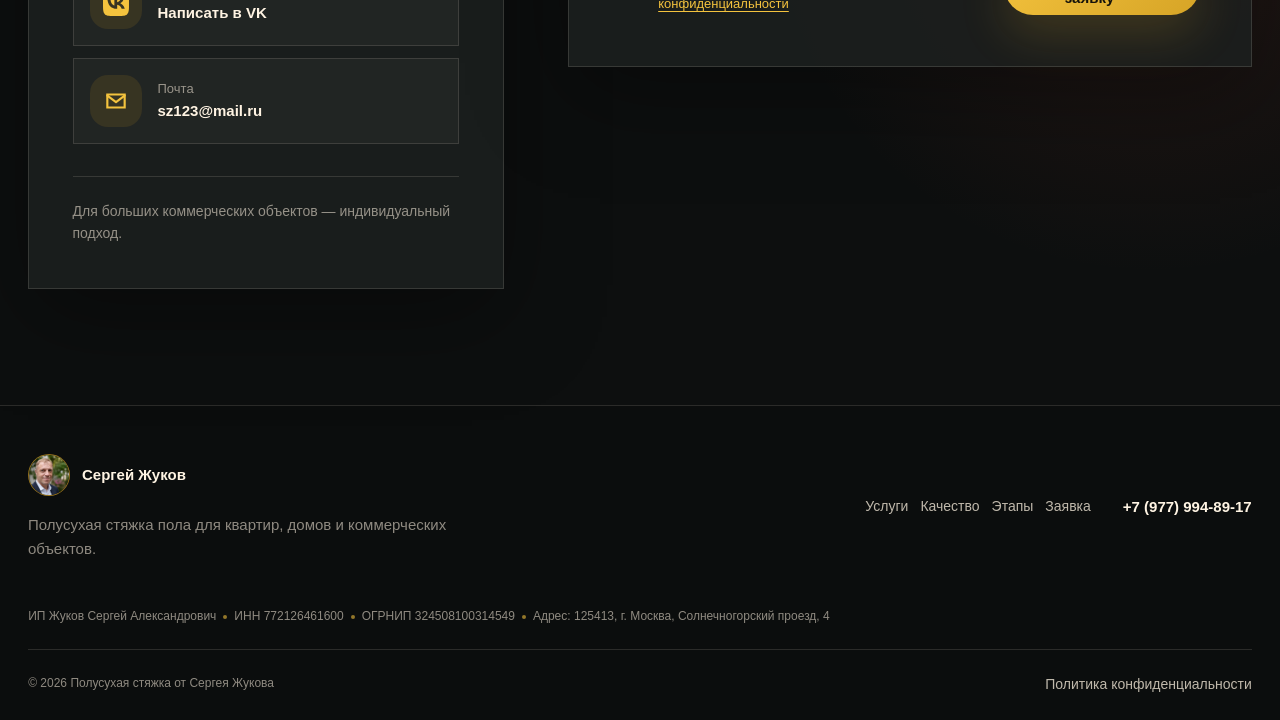
==== commit f713b75d: "Add VK contact links" ====
--- a/index.html
+++ b/index.html
@@ -241,6 +241,10 @@
           <div class="quick-cta__links reveal" data-motion="soft" data-delay="3" aria-label="Быстрые каналы связи">
             <a class="button button--outline button--small" href="https://max.ru/id772126461600_1_bot" target="_blank" rel="noopener">Написать в Max</a>
             <a class="button button--outline button--small button--disabled" aria-disabled="true" tabindex="-1">Написать в Telegram</a>
+            <a class="button button--outline button--small" href="https://vk.com/" target="_blank" rel="noopener">
+              <svg class="button__icon" viewBox="0 0 24 24" fill="currentColor" aria-hidden="true"><path d="m9.489.004.729-.003h3.564l.73.003.914.01.433.007.418.011.403.014.388.016.374.021.36.025.345.03.333.033c1.74.196 2.933.616 3.833 1.516.9.9 1.32 2.092 1.516 3.833l.034.333.029.346.025.36.02.373.025.588.012.41.013.644.009.915.004.98-.001 3.313-.003.73-.01.914-.007.433-.011.418-.014.403-.016.388-.021.374-.025.36-.03.345-.033.333c-.196 1.74-.616 2.933-1.516 3.833-.9.9-2.092 1.32-3.833 1.516l-.333.034-.346.029-.36.025-.373.02-.588.025-.41.012-.644.013-.915.009-.98.004-3.313-.001-.73-.003-.914-.01-.433-.007-.418-.011-.403-.014-.388-.016-.374-.021-.36-.025-.345-.03-.333-.033c-1.74-.196-2.933-.616-3.833-1.516-.9-.9-1.32-2.092-1.516-3.833l-.034-.333-.029-.346-.025-.36-.02-.373-.025-.588-.012-.41-.013-.644-.009-.915-.004-.98.001-3.313.003-.73.01-.914.007-.433.011-.418.014-.403.016-.388.021-.374.025-.36.03-.345.033-.333c.196-1.74.616-2.933 1.516-3.833.9-.9 2.092-1.32 3.833-1.516l.333-.034.346-.029.36-.025.373-.02.588-.025.41-.012.644-.013.915-.009ZM6.79 7.3H4.05c.13 6.24 3.25 9.99 8.72 9.99h.31v-3.57c2.01.2 3.53 1.67 4.14 3.57h2.84c-.78-2.84-2.83-4.41-4.11-5.01 1.28-.74 3.08-2.54 3.51-4.98h-2.58c-.56 1.98-2.22 3.78-3.8 3.95V7.3H10.5v6.92c-1.6-.4-3.62-2.34-3.71-6.92Z"/></svg>
+              Написать в VK
+            </a>
           </div>
         </div>
 
@@ -448,6 +452,15 @@
                 <span class="contact-link__value">Калькулятор стяжки</span>
               </span>
             </a>
+            <a class="contact-link" href="https://vk.com/" target="_blank" rel="noopener">
+              <span class="contact-link__icon" aria-hidden="true">
+                <svg viewBox="0 0 24 24" fill="currentColor"><path d="m9.489.004.729-.003h3.564l.73.003.914.01.433.007.418.011.403.014.388.016.374.021.36.025.345.03.333.033c1.74.196 2.933.616 3.833 1.516.9.9 1.32 2.092 1.516 3.833l.034.333.029.346.025.36.02.373.025.588.012.41.013.644.009.915.004.98-.001 3.313-.003.73-.01.914-.007.433-.011.418-.014.403-.016.388-.021.374-.025.36-.03.345-.033.333c-.196 1.74-.616 2.933-1.516 3.833-.9.9-2.092 1.32-3.833 1.516l-.333.034-.346.029-.36.025-.373.02-.588.025-.41.012-.644.013-.915.009-.98.004-3.313-.001-.73-.003-.914-.01-.433-.007-.418-.011-.403-.014-.388-.016-.374-.021-.36-.025-.345-.03-.333-.033c-1.74-.196-2.933-.616-3.833-1.516-.9-.9-1.32-2.092-1.516-3.833l-.034-.333-.029-.346-.025-.36-.02-.373-.025-.588-.012-.41-.013-.644-.009-.915-.004-.98.001-3.313.003-.73.01-.914.007-.433.011-.418.014-.403.016-.388.021-.374.025-.36.03-.345.033-.333c.196-1.74.616-2.933 1.516-3.833.9-.9 2.092-1.32 3.833-1.516l.333-.034.346-.029.36-.025.373-.02.588-.025.41-.012.644-.013.915-.009ZM6.79 7.3H4.05c.13 6.24 3.25 9.99 8.72 9.99h.31v-3.57c2.01.2 3.53 1.67 4.14 3.57h2.84c-.78-2.84-2.83-4.41-4.11-5.01 1.28-.74 3.08-2.54 3.51-4.98h-2.58c-.56 1.98-2.22 3.78-3.8 3.95V7.3H10.5v6.92c-1.6-.4-3.62-2.34-3.71-6.92Z"/></svg>
+              </span>
+              <span>
+                <span class="contact-link__label">VK</span>
+                <span class="contact-link__value">Написать в VK</span>
+              </span>
+            </a>
             <a class="contact-link" href="mailto:sz123@mail.ru">
               <span class="contact-link__icon" aria-hidden="true">
                 <svg viewBox="0 0 24 24" fill="none"><path d="M4 6h16v12H4z" stroke="currentColor" stroke-width="2"/><path d="M4 7l8 6l8-6" stroke="currentColor" stroke-width="2" stroke-linecap="round" stroke-linejoin="round"/></svg>
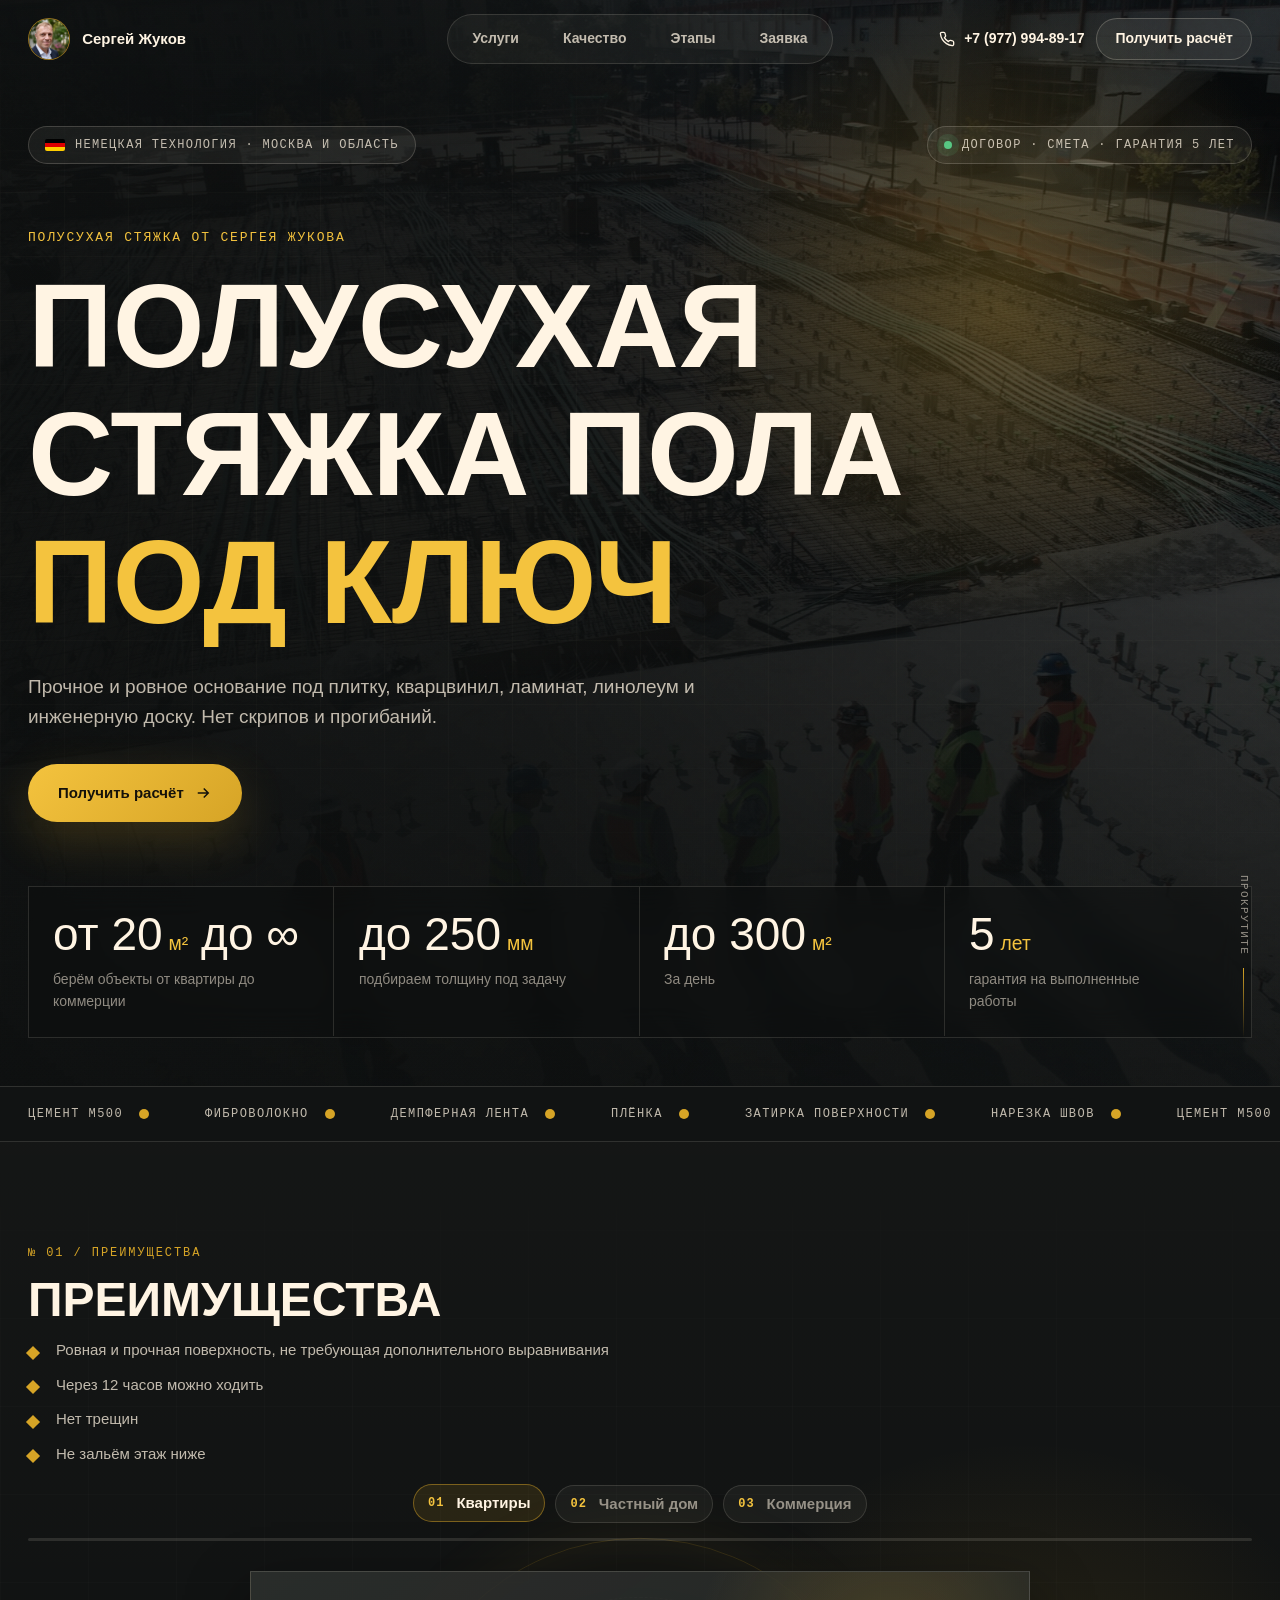
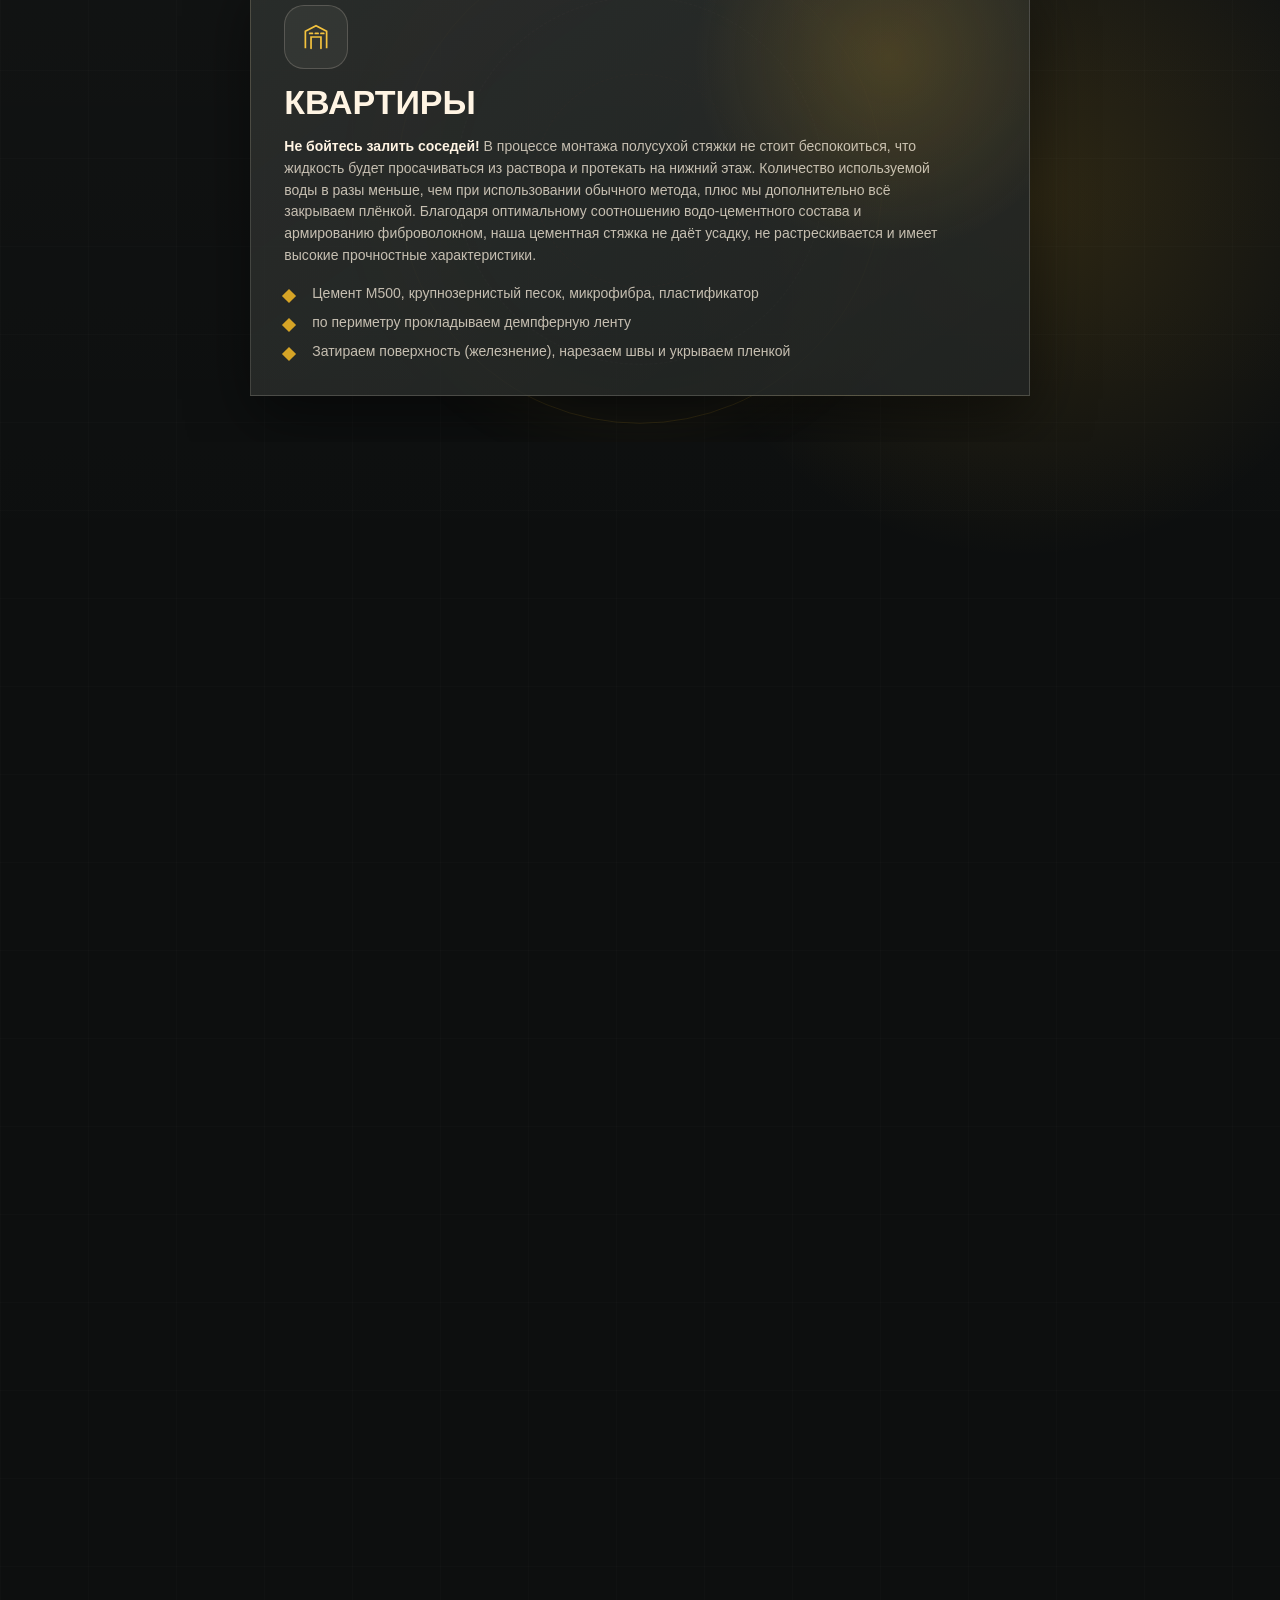
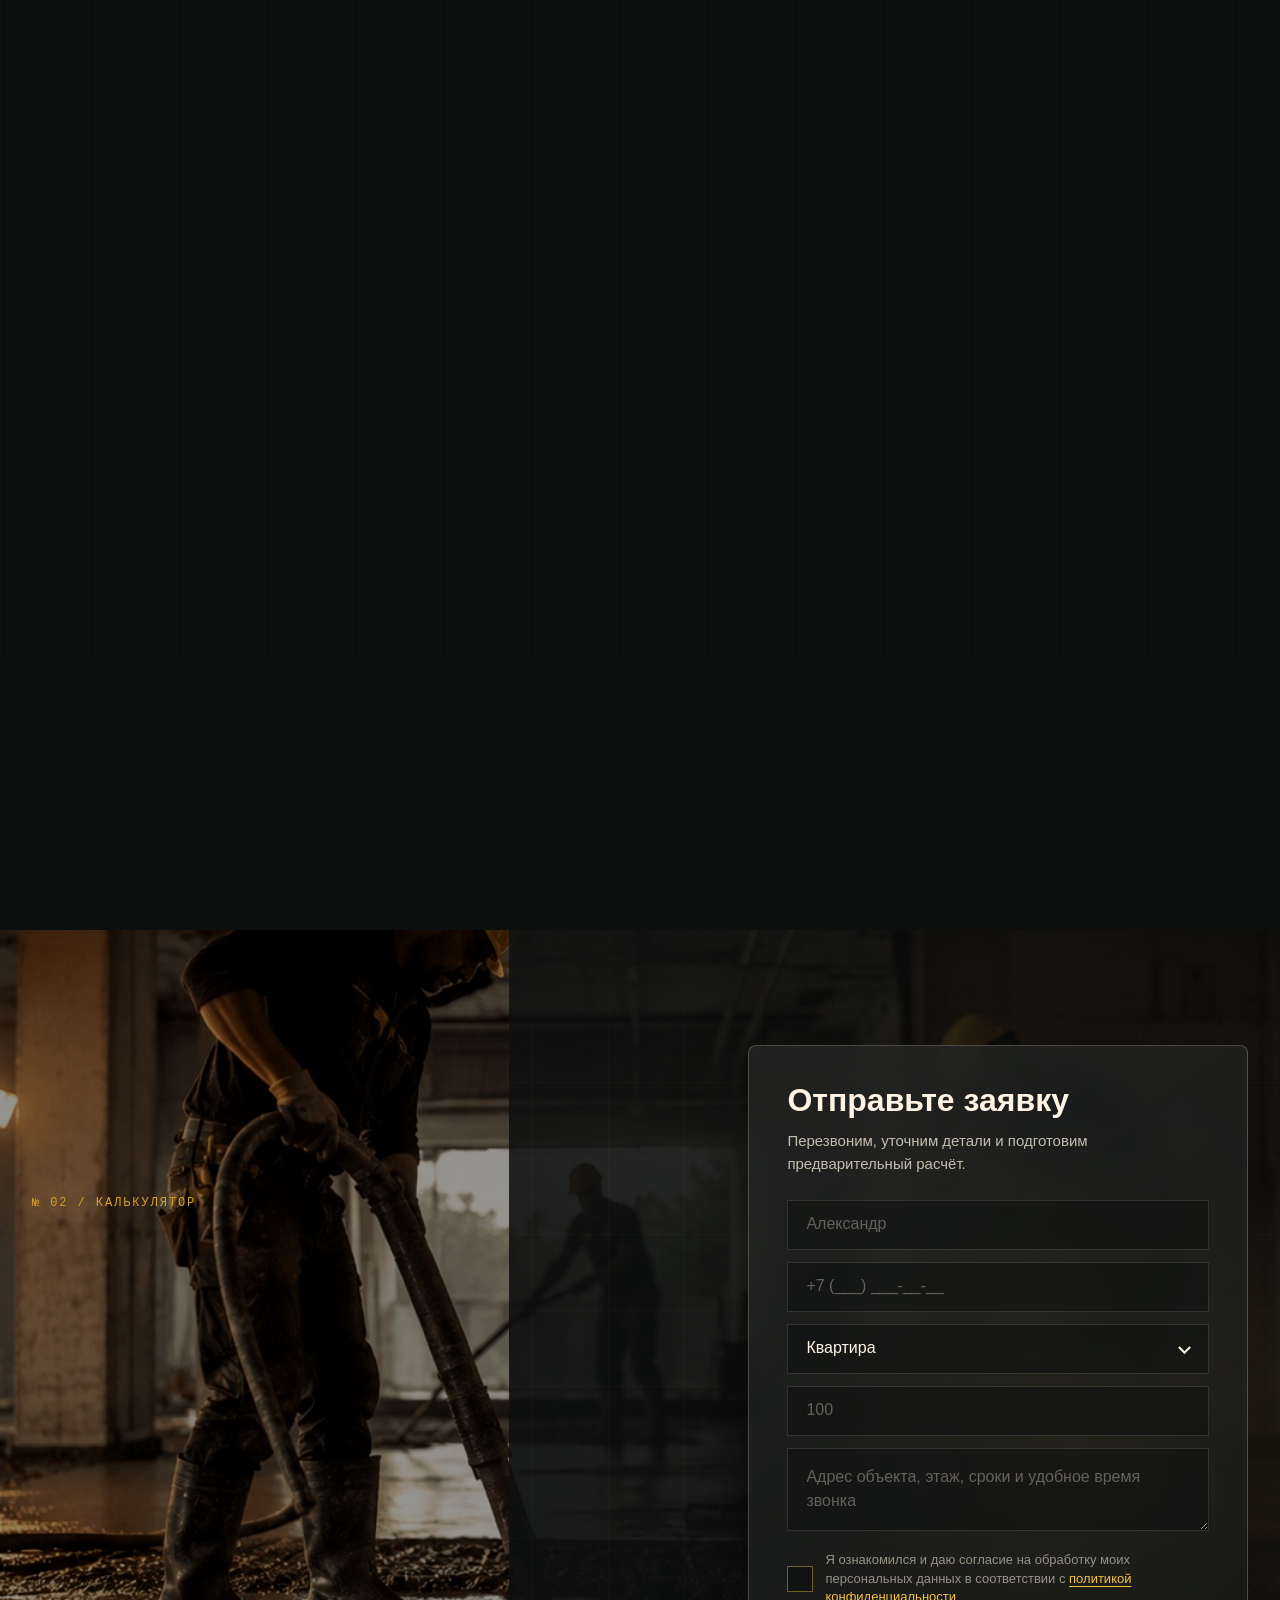
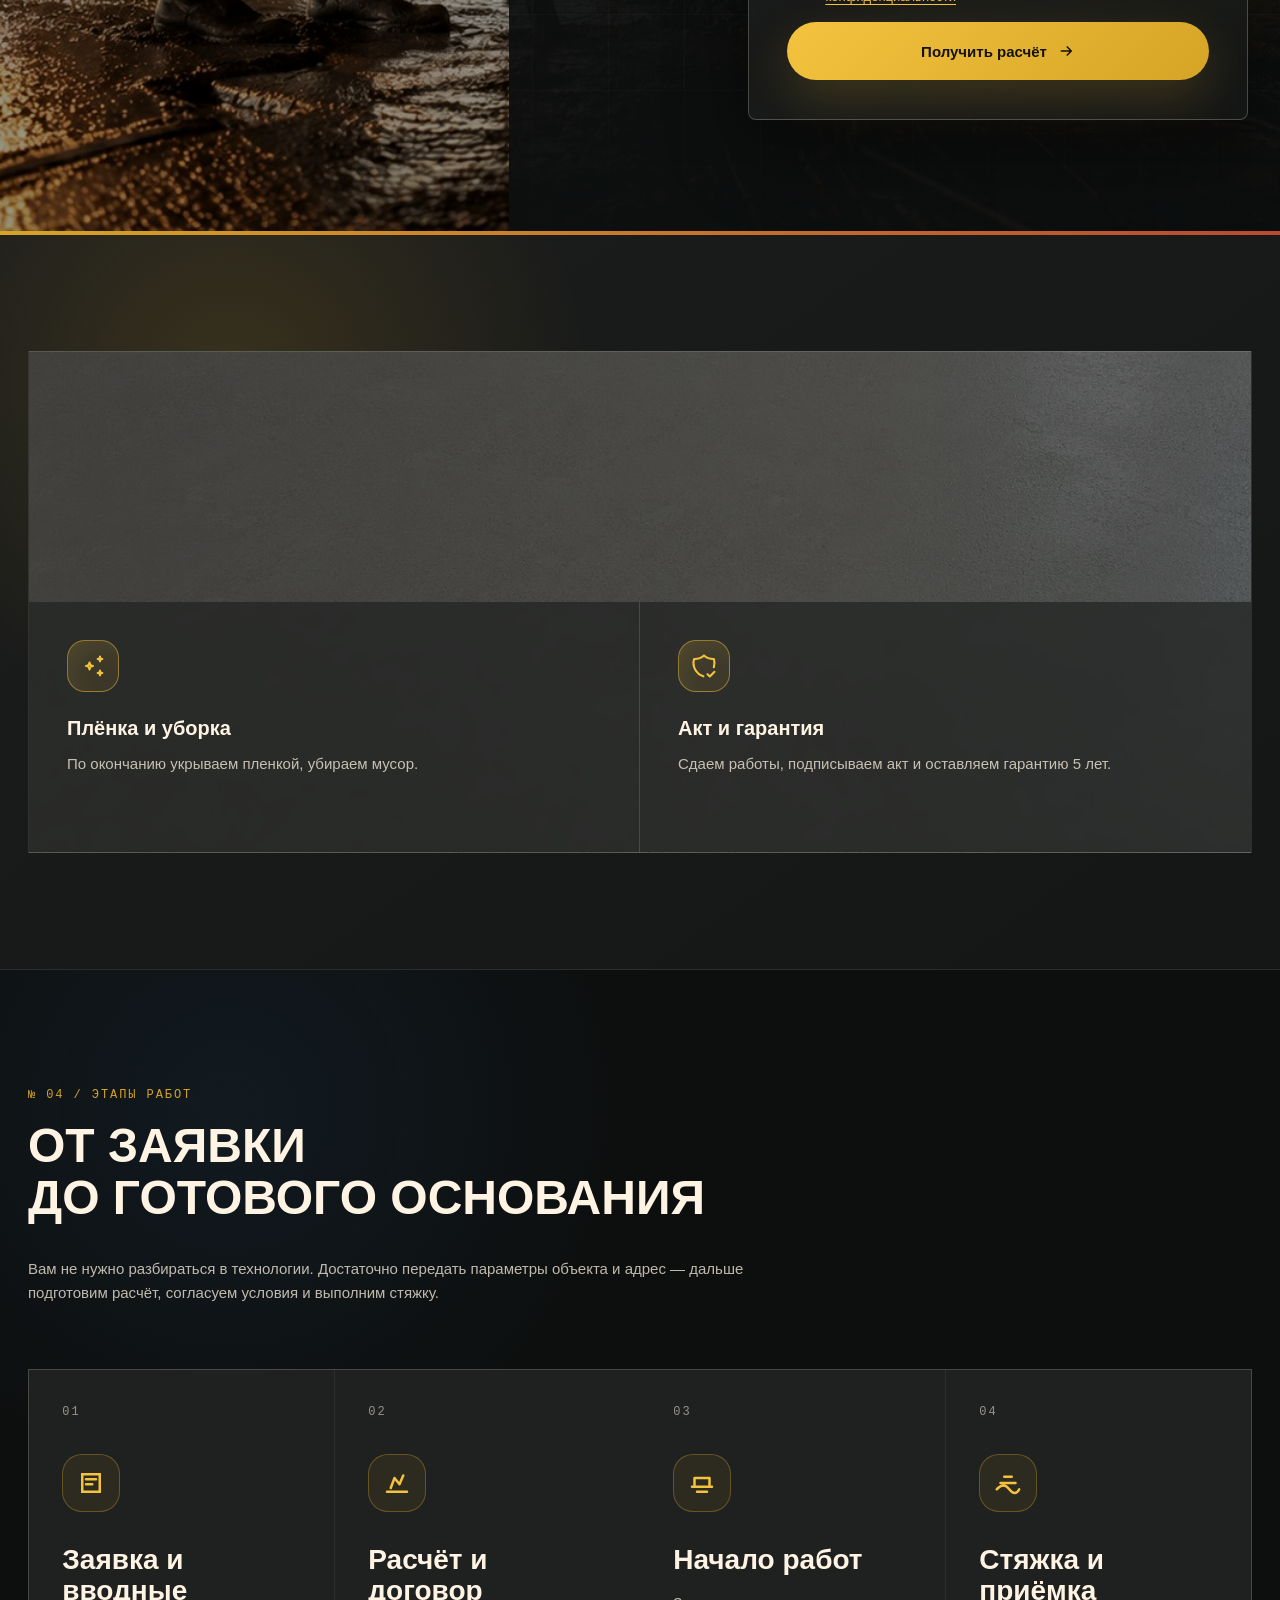
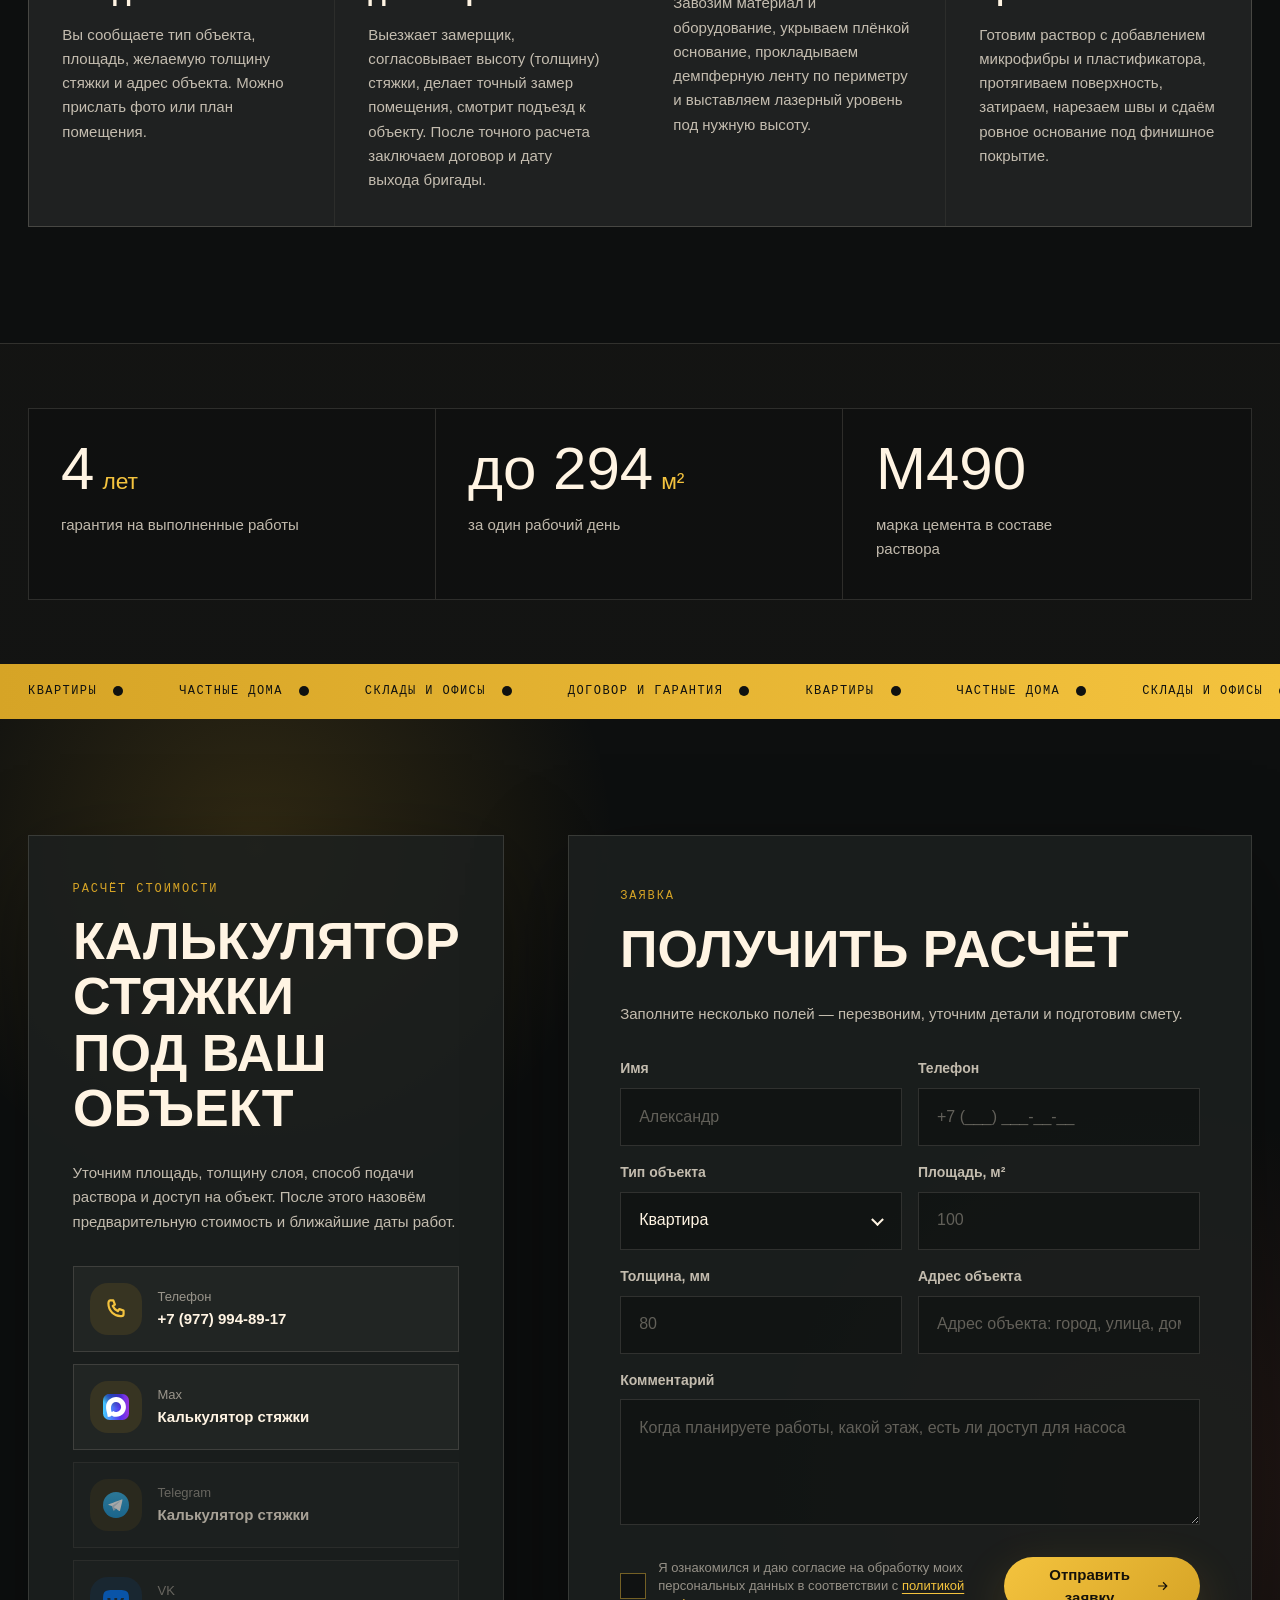
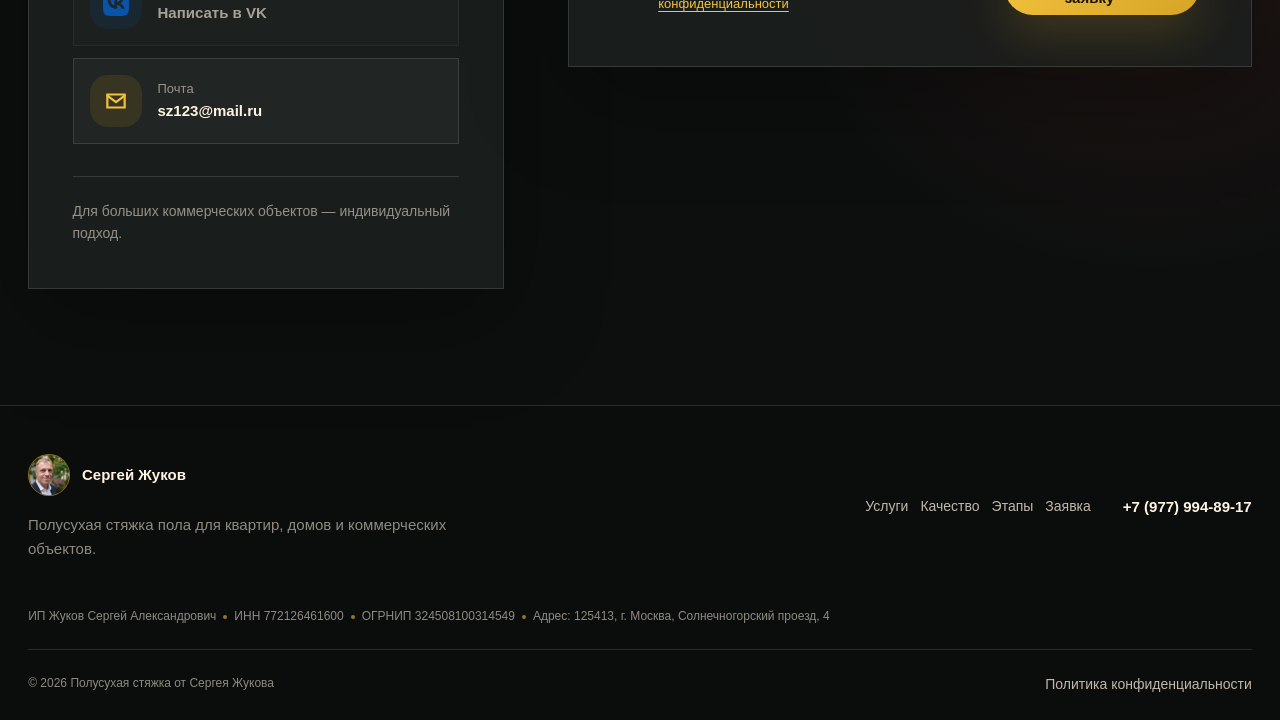
==== commit cc5f7b14: "Update messenger placeholder buttons" ====
--- a/index.html
+++ b/index.html
@@ -239,9 +239,15 @@
           </h2>
           <p class="quick-cta__text reveal" data-motion="soft" data-delay="2">Отправьте заявку, и мы свяжемся с вами. Дополнительно, переходите в наши мессенджеры для онлайн-расчета с помощью калькулятора.</p>
           <div class="quick-cta__links reveal" data-motion="soft" data-delay="3" aria-label="Быстрые каналы связи">
-            <a class="button button--outline button--small" href="https://max.ru/id772126461600_1_bot" target="_blank" rel="noopener">Написать в Max</a>
-            <a class="button button--outline button--small button--disabled" aria-disabled="true" tabindex="-1">Написать в Telegram</a>
-            <a class="button button--outline button--small" href="https://vk.com/" target="_blank" rel="noopener">
+            <a class="button button--outline button--small" href="https://max.ru/id772126461600_1_bot" target="_blank" rel="noopener">
+              <svg class="button__icon button__icon--brand" viewBox="0 0 1000 1000" aria-hidden="true" xmlns="http://www.w3.org/2000/svg"><defs><linearGradient id="quick-mg"><stop offset="0" stop-color="#4cf"/><stop offset=".662" stop-color="#53e"/><stop offset="1" stop-color="#93d"/></linearGradient><radialGradient id="quick-md" cx="-87.392" cy="1166.116" r="500" fx="-87.392" fy="1166.116" gradientTransform="rotate(51.356 1551.478 559.3)scale(2.427 1)" gradientUnits="userSpaceOnUse"><stop offset="0" stop-color="#00f"/><stop offset="1" stop-opacity="0"/></radialGradient></defs><rect width="1000" height="1000" fill="url(#quick-mg)" ry="249.68"/><rect width="1000" height="1000" fill="url(#quick-md)" ry="249.68"/><path fill="#fff" fill-rule="evenodd" d="M508.21 878.33c-75 0-109.86-10.95-170.45-54.75-38.33 49.28-159.69 87.78-164.98 21.9 0-49.46-10.95-91.25-23.36-136.87-14.78-56.21-31.57-118.81-31.57-209.51 0-216.63 177.75-379.6 388.36-379.6 210.78 0 375.94 171 375.94 381.6.71 207.35-166.59 376.12-373.94 377.22m3.1-571.58c-102.56-5.3-182.5 65.7-200.2 177.02-14.6 92.16 11.32 204.4 33.4 210.24 10.58 2.56 37.23-18.98 53.84-35.59 30.88 21.4 62.97 35.37 92.71 33.03 106.27 5.12 197.08-75.79 204.21-181.95 4.16-106.38-77.67-196.49-183.96-202.57z"/></svg>
+              Написать в Max
+            </a>
+            <a class="button button--outline button--small button--disabled" aria-disabled="true" tabindex="-1">
+              <svg class="button__icon button__icon--brand" viewBox="0 0 240 240" aria-hidden="true" xmlns="http://www.w3.org/2000/svg"><linearGradient id="quick-tga" x1="120" y1="240" x2="120" gradientUnits="userSpaceOnUse"><stop offset="0" stop-color="#1d93d2"/><stop offset="1" stop-color="#38b0e3"/></linearGradient><circle cx="120" cy="120" r="120" fill="url(#quick-tga)"/><path d="M81.229 128.772l14.237 39.406s1.78 3.687 3.686 3.687 30.255-29.492 30.255-29.492l31.525-60.89L81.737 118.6Z" fill="#c8daea"/><path d="M100.106 138.878l-2.733 29.046s-1.144 8.9 7.754 0 17.415-15.763 17.415-15.763" fill="#a9c6d8"/><path d="M81.486 130.178 52.2 120.636s-3.5-1.42-2.373-4.64c.232-.664.7-1.229 2.1-2.2 6.489-4.523 120.106-45.36 120.106-45.36s3.208-1.081 5.1-.362a2.766 2.766 0 0 1 1.885 2.055 9.357 9.357 0 0 1 .254 2.585c-.009.752-.1 1.449-.169 2.542-.692 11.165-21.4 94.493-21.4 94.493s-1.239 4.876-5.678 5.043A8.13 8.13 0 0 1 146.1 172.5c-8.711-7.493-38.819-27.727-45.472-32.177a1.27 1.27 0 0 1-.546-.9c-.093-.469.417-1.05.417-1.05s52.426-46.6 53.821-51.492c.108-.379-.3-.566-.848-.4-3.482 1.281-63.844 39.4-70.506 43.607A3.21 3.21 0 0 1 81.486 130.178Z" fill="#fff"/></svg>
+              Написать в Telegram
+            </a>
+            <a class="button button--outline button--small button--disabled" aria-disabled="true" tabindex="-1">
               <svg class="button__icon" viewBox="0 0 24 24" fill="currentColor" aria-hidden="true"><path d="m9.489.004.729-.003h3.564l.73.003.914.01.433.007.418.011.403.014.388.016.374.021.36.025.345.03.333.033c1.74.196 2.933.616 3.833 1.516.9.9 1.32 2.092 1.516 3.833l.034.333.029.346.025.36.02.373.025.588.012.41.013.644.009.915.004.98-.001 3.313-.003.73-.01.914-.007.433-.011.418-.014.403-.016.388-.021.374-.025.36-.03.345-.033.333c-.196 1.74-.616 2.933-1.516 3.833-.9.9-2.092 1.32-3.833 1.516l-.333.034-.346.029-.36.025-.373.02-.588.025-.41.012-.644.013-.915.009-.98.004-3.313-.001-.73-.003-.914-.01-.433-.007-.418-.011-.403-.014-.388-.016-.374-.021-.36-.025-.345-.03-.333-.033c-1.74-.196-2.933-.616-3.833-1.516-.9-.9-1.32-2.092-1.516-3.833l-.034-.333-.029-.346-.025-.36-.02-.373-.025-.588-.012-.41-.013-.644-.009-.915-.004-.98.001-3.313.003-.73.01-.914.007-.433.011-.418.014-.403.016-.388.021-.374.025-.36.03-.345.033-.333c.196-1.74.616-2.933 1.516-3.833.9-.9 2.092-1.32 3.833-1.516l.333-.034.346-.029.36-.025.373-.02.588-.025.41-.012.644-.013.915-.009ZM6.79 7.3H4.05c.13 6.24 3.25 9.99 8.72 9.99h.31v-3.57c2.01.2 3.53 1.67 4.14 3.57h2.84c-.78-2.84-2.83-4.41-4.11-5.01 1.28-.74 3.08-2.54 3.51-4.98h-2.58c-.56 1.98-2.22 3.78-3.8 3.95V7.3H10.5v6.92c-1.6-.4-3.62-2.34-3.71-6.92Z"/></svg>
               Написать в VK
             </a>
@@ -452,7 +458,7 @@
                 <span class="contact-link__value">Калькулятор стяжки</span>
               </span>
             </a>
-            <a class="contact-link" href="https://vk.com/" target="_blank" rel="noopener">
+            <a class="contact-link contact-link--disabled" aria-disabled="true" tabindex="-1">
               <span class="contact-link__icon" aria-hidden="true">
                 <svg viewBox="0 0 24 24" fill="currentColor"><path d="m9.489.004.729-.003h3.564l.73.003.914.01.433.007.418.011.403.014.388.016.374.021.36.025.345.03.333.033c1.74.196 2.933.616 3.833 1.516.9.9 1.32 2.092 1.516 3.833l.034.333.029.346.025.36.02.373.025.588.012.41.013.644.009.915.004.98-.001 3.313-.003.73-.01.914-.007.433-.011.418-.014.403-.016.388-.021.374-.025.36-.03.345-.033.333c-.196 1.74-.616 2.933-1.516 3.833-.9.9-2.092 1.32-3.833 1.516l-.333.034-.346.029-.36.025-.373.02-.588.025-.41.012-.644.013-.915.009-.98.004-3.313-.001-.73-.003-.914-.01-.433-.007-.418-.011-.403-.014-.388-.016-.374-.021-.36-.025-.345-.03-.333-.033c-1.74-.196-2.933-.616-3.833-1.516-.9-.9-1.32-2.092-1.516-3.833l-.034-.333-.029-.346-.025-.36-.02-.373-.025-.588-.012-.41-.013-.644-.009-.915-.004-.98.001-3.313.003-.73.01-.914.007-.433.011-.418.014-.403.016-.388.021-.374.025-.36.03-.345.033-.333c.196-1.74.616-2.933 1.516-3.833.9-.9 2.092-1.32 3.833-1.516l.333-.034.346-.029.36-.025.373-.02.588-.025.41-.012.644-.013.915-.009ZM6.79 7.3H4.05c.13 6.24 3.25 9.99 8.72 9.99h.31v-3.57c2.01.2 3.53 1.67 4.14 3.57h2.84c-.78-2.84-2.83-4.41-4.11-5.01 1.28-.74 3.08-2.54 3.51-4.98h-2.58c-.56 1.98-2.22 3.78-3.8 3.95V7.3H10.5v6.92c-1.6-.4-3.62-2.34-3.71-6.92Z"/></svg>
               </span>
--- a/assets/css/styles.css
+++ b/assets/css/styles.css
@@ -597,6 +597,14 @@
   height: 18px;
 }
 
+.button__icon--brand {
+  border-radius: 50%;
+}
+
+.quick-cta__links .button:nth-child(3) .button__icon {
+  color: #0077ff;
+}
+
 .burger {
   display: none;
   position: relative;
@@ -2036,6 +2044,11 @@
 .contact-link__icon svg {
   width: 26px;
   height: 26px;
+}
+
+.lead-card__contacts .contact-link:nth-child(4) .contact-link__icon {
+  background: rgba(0, 119, 255, 0.14);
+  color: #0077ff;
 }
 
 .contact-link__label {
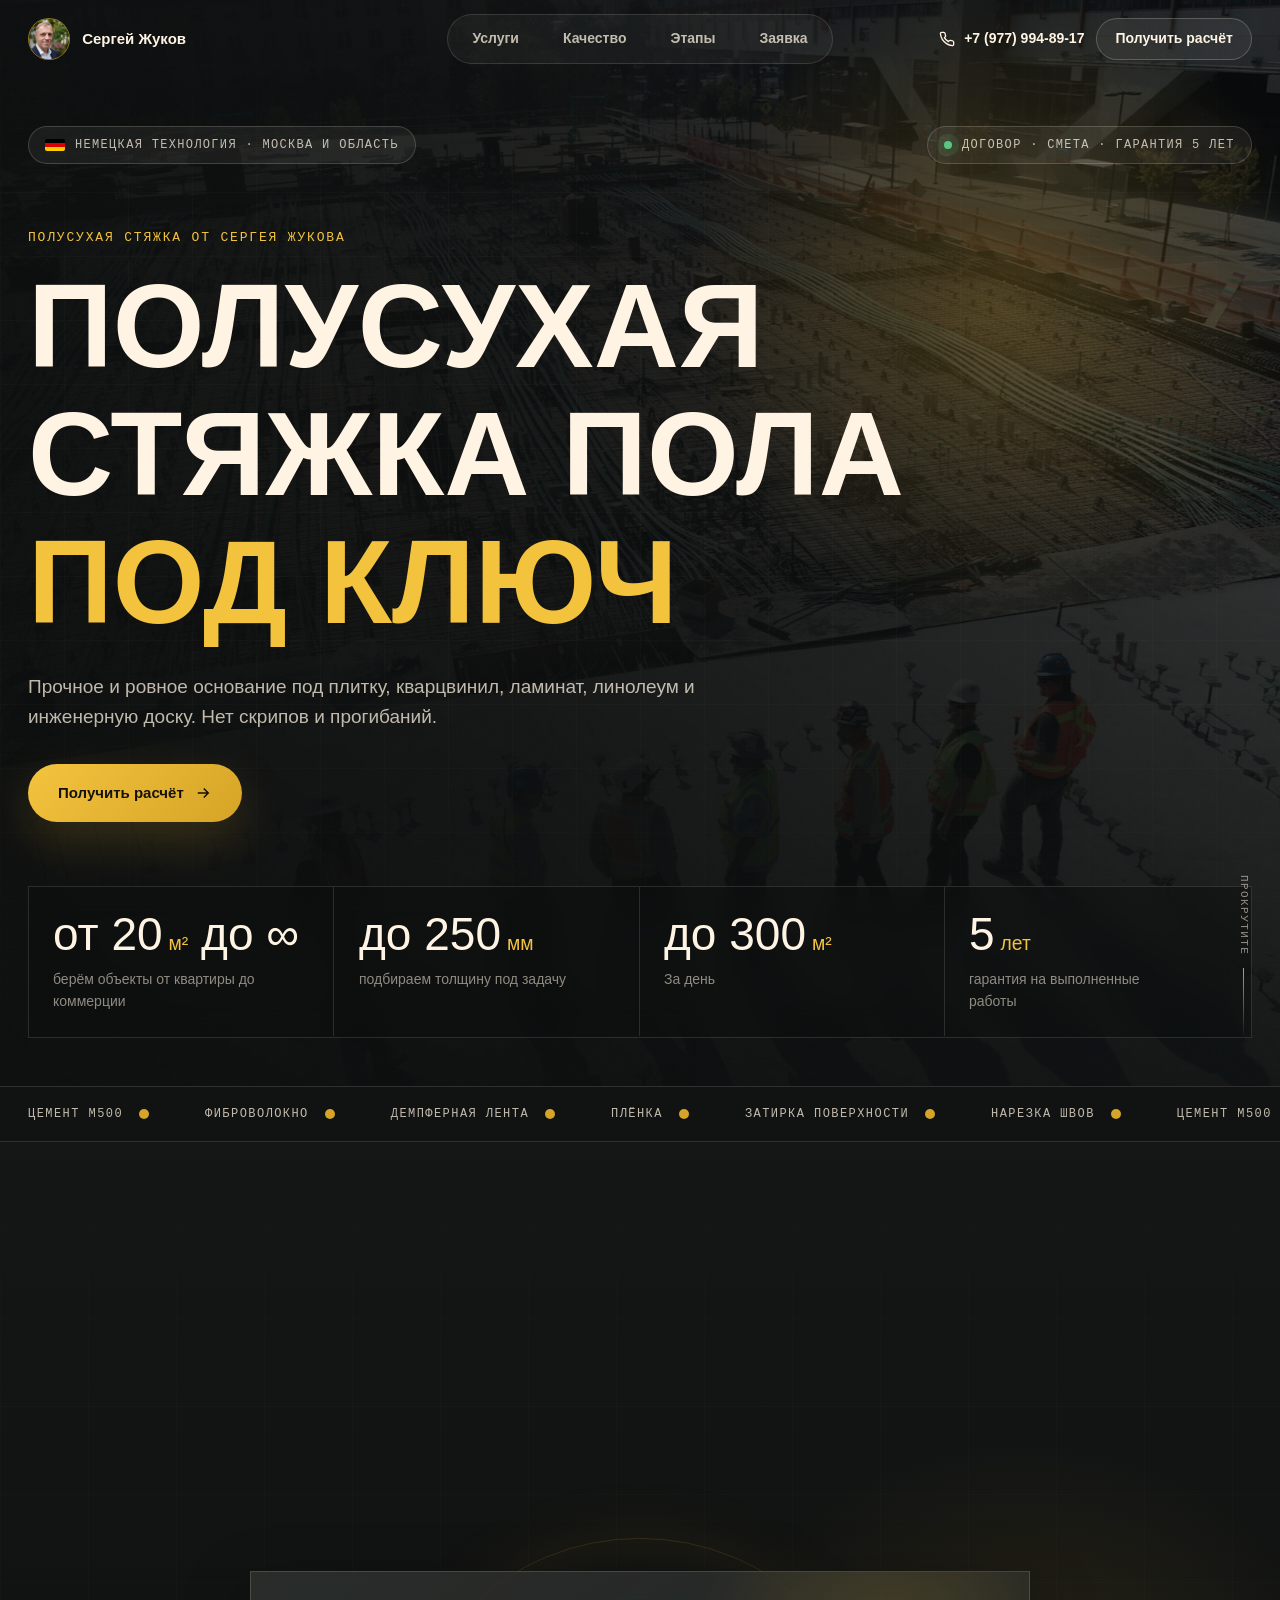
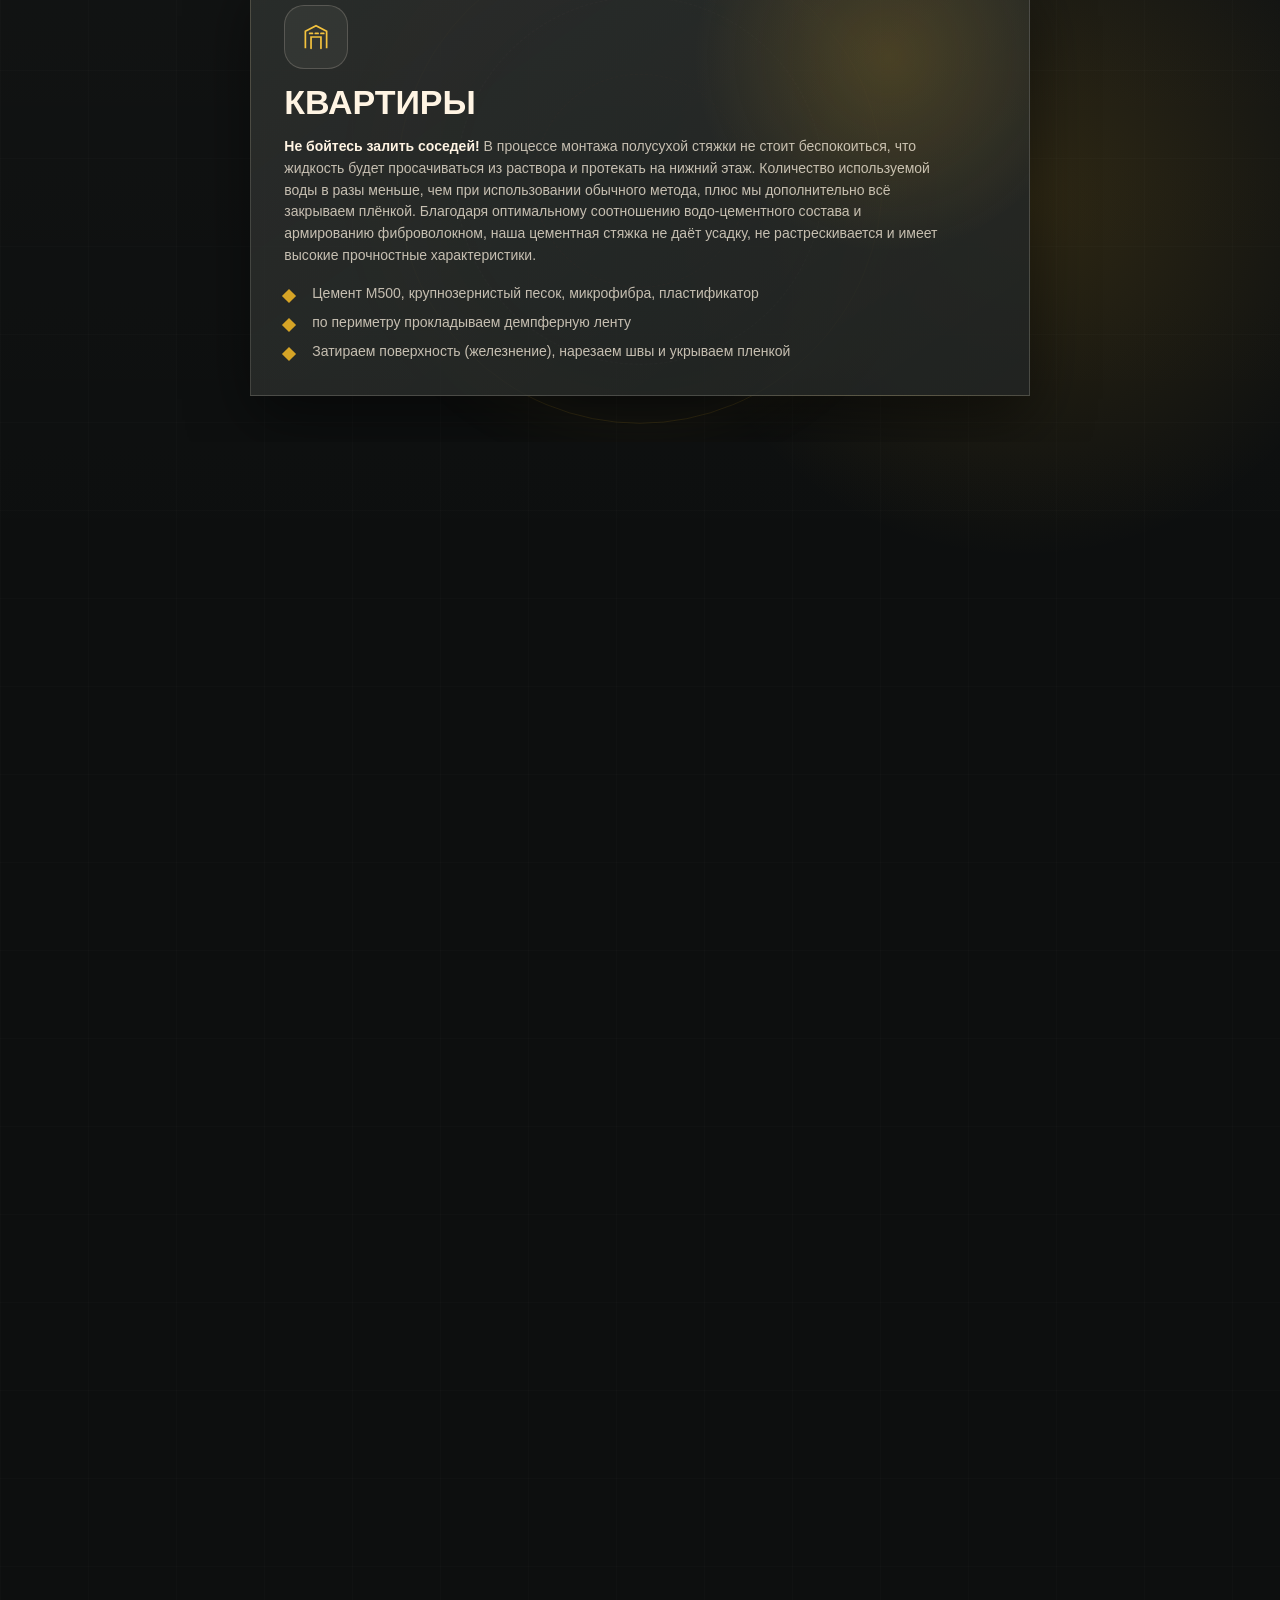
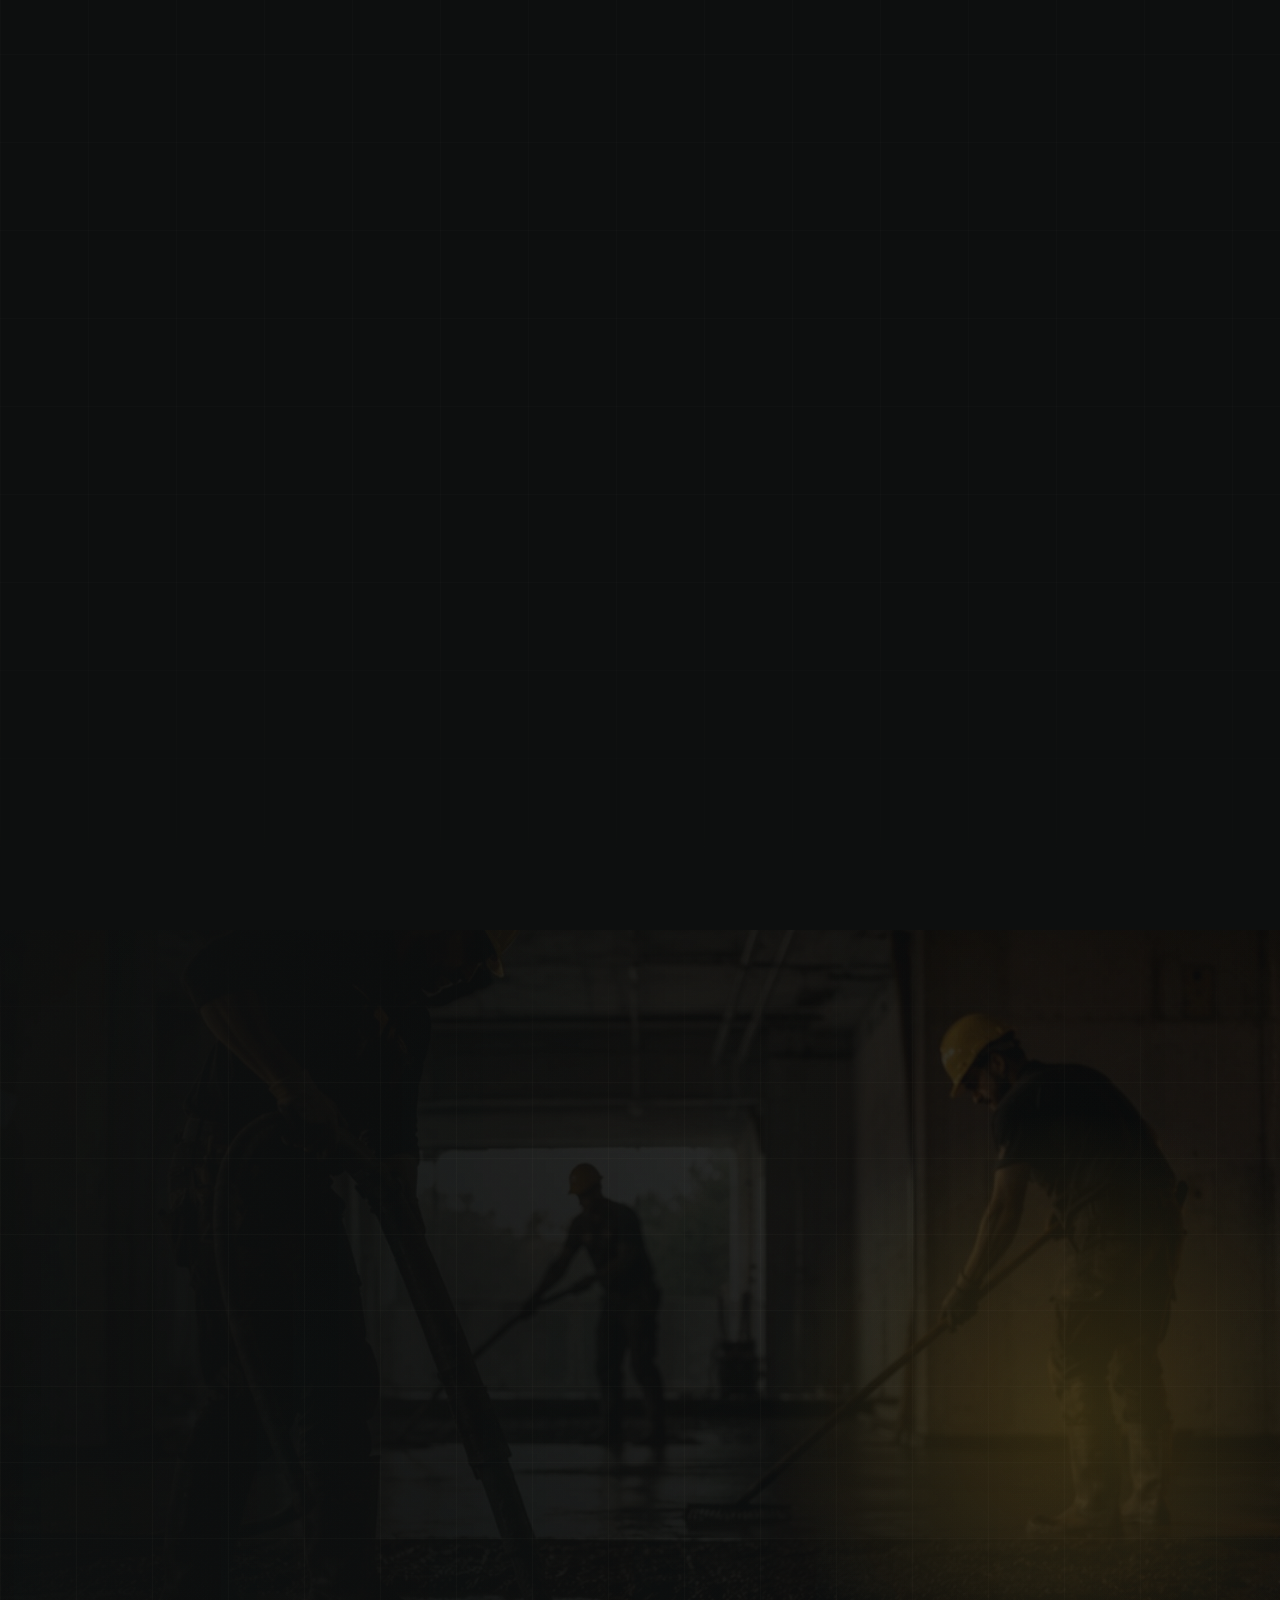
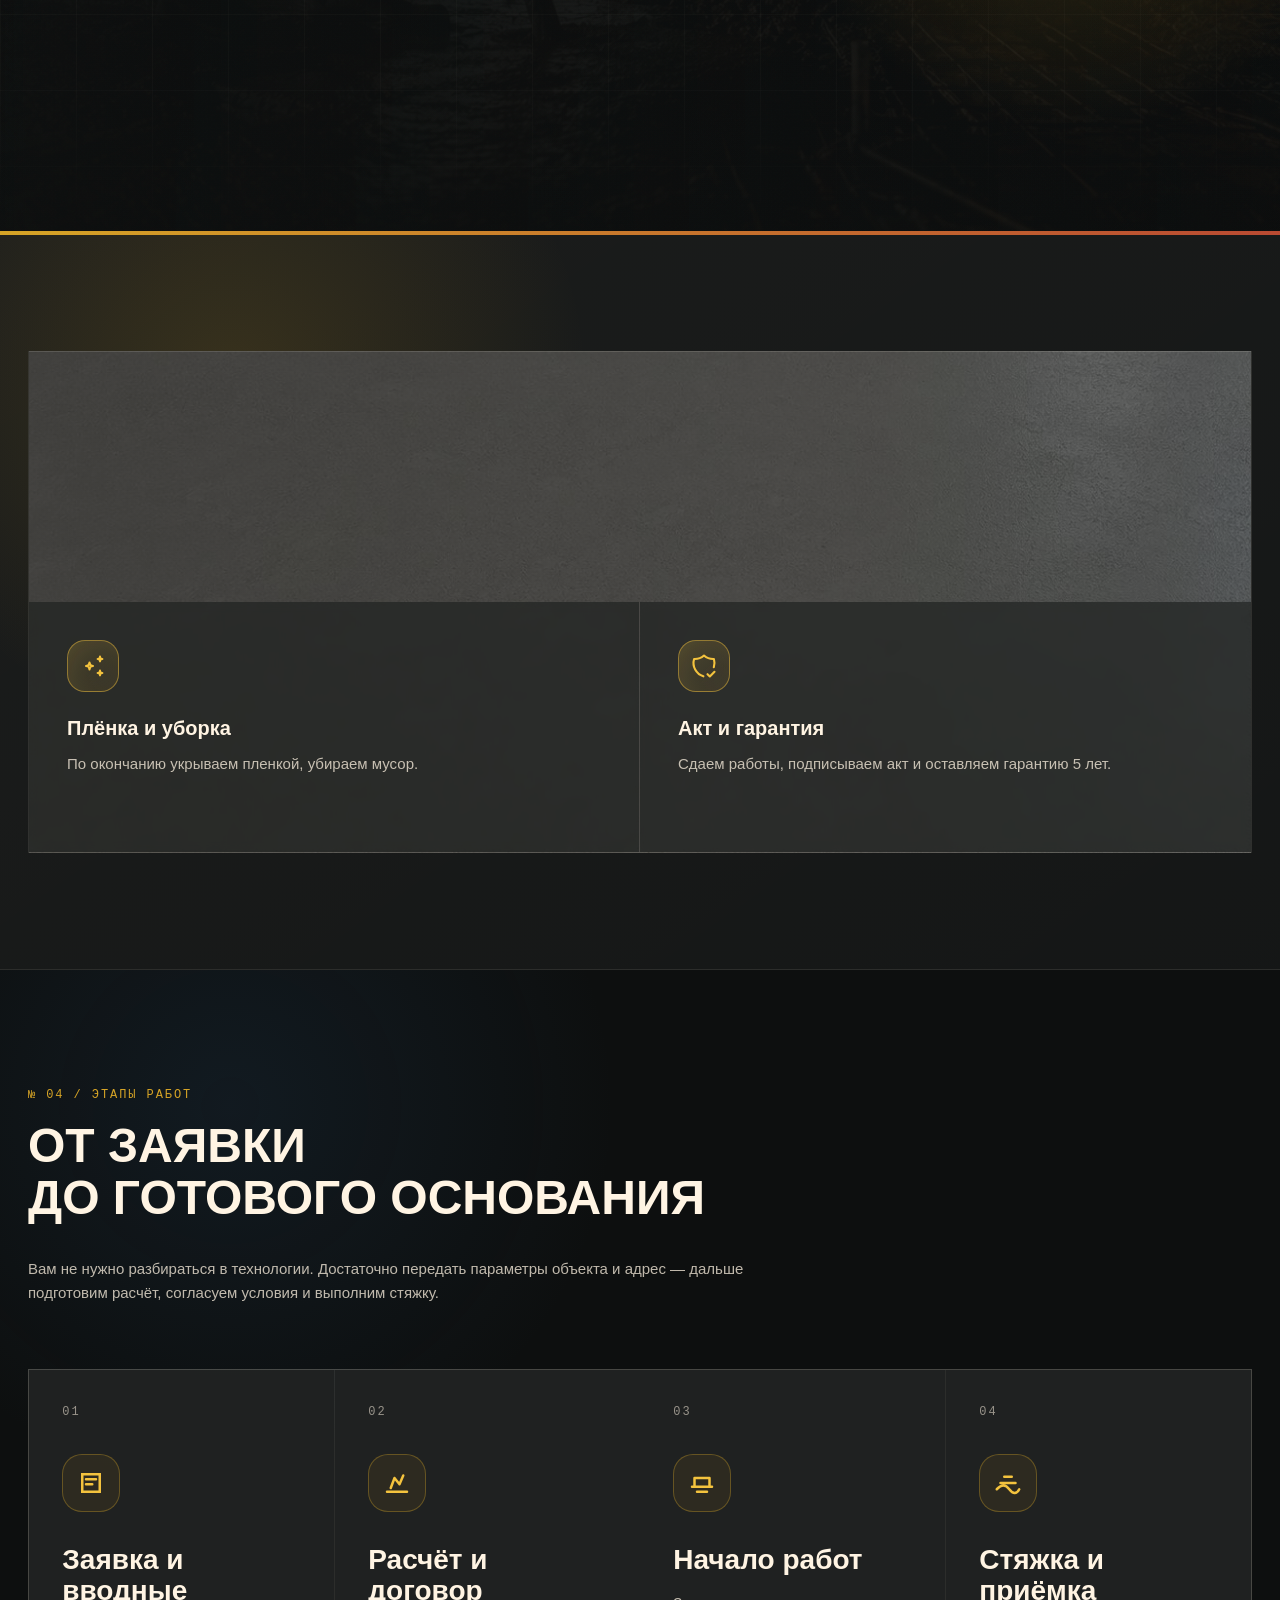
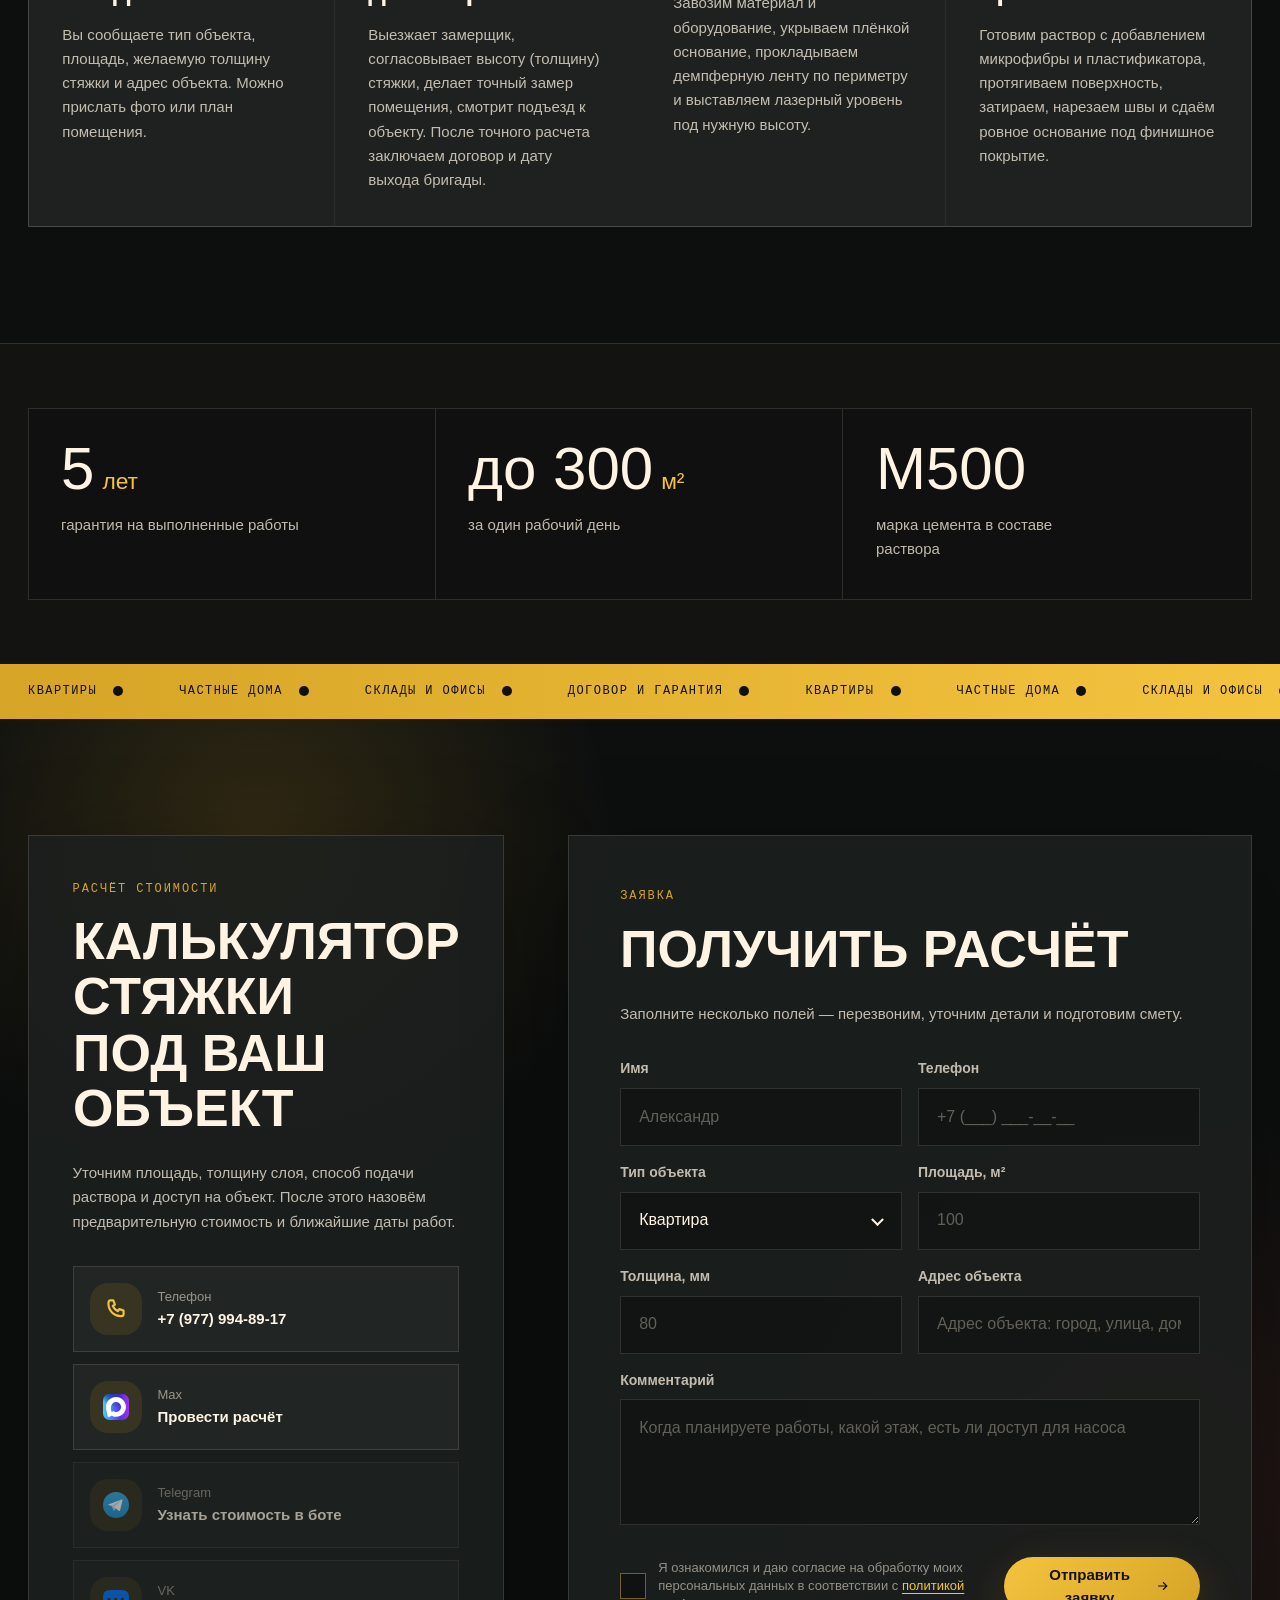
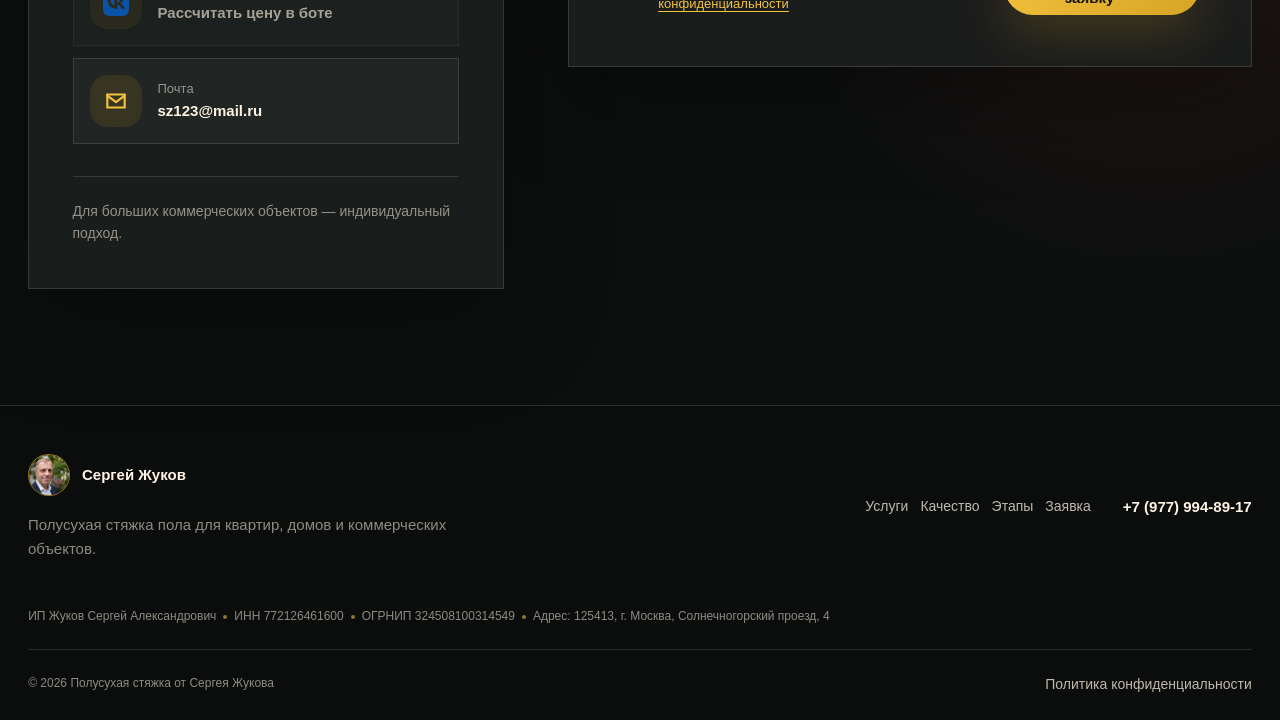
==== commit 68dc9210: "Update contact messenger labels" ====
--- a/index.html
+++ b/index.html
@@ -446,7 +446,7 @@
               </span>
               <span>
                 <span class="contact-link__label">Max</span>
-                <span class="contact-link__value">Калькулятор стяжки</span>
+                <span class="contact-link__value">Провести расчёт</span>
               </span>
             </a>
             <a class="contact-link contact-link--disabled" aria-disabled="true" tabindex="-1">
@@ -455,7 +455,7 @@
               </span>
               <span>
                 <span class="contact-link__label">Telegram</span>
-                <span class="contact-link__value">Калькулятор стяжки</span>
+                <span class="contact-link__value">Узнать стоимость в боте</span>
               </span>
             </a>
             <a class="contact-link contact-link--disabled" aria-disabled="true" tabindex="-1">
@@ -464,7 +464,7 @@
               </span>
               <span>
                 <span class="contact-link__label">VK</span>
-                <span class="contact-link__value">Написать в VK</span>
+                <span class="contact-link__value">Рассчитать цену в боте</span>
               </span>
             </a>
             <a class="contact-link" href="mailto:sz123@mail.ru">
--- a/assets/css/styles.css
+++ b/assets/css/styles.css
@@ -2047,7 +2047,6 @@
 }
 
 .lead-card__contacts .contact-link:nth-child(4) .contact-link__icon {
-  background: rgba(0, 119, 255, 0.14);
   color: #0077ff;
 }
 
@@ -2741,6 +2740,10 @@
 
   .mobile-menu {
     display: grid;
+  }
+
+  .quick-cta__links {
+    justify-content: center;
   }
 
   .services {
@@ -2942,10 +2945,6 @@
     display: none;
   }
 
-  .quick-cta__links {
-    justify-content: center;
-  }
-
   .quality-card {
     border-right: 0;
   }
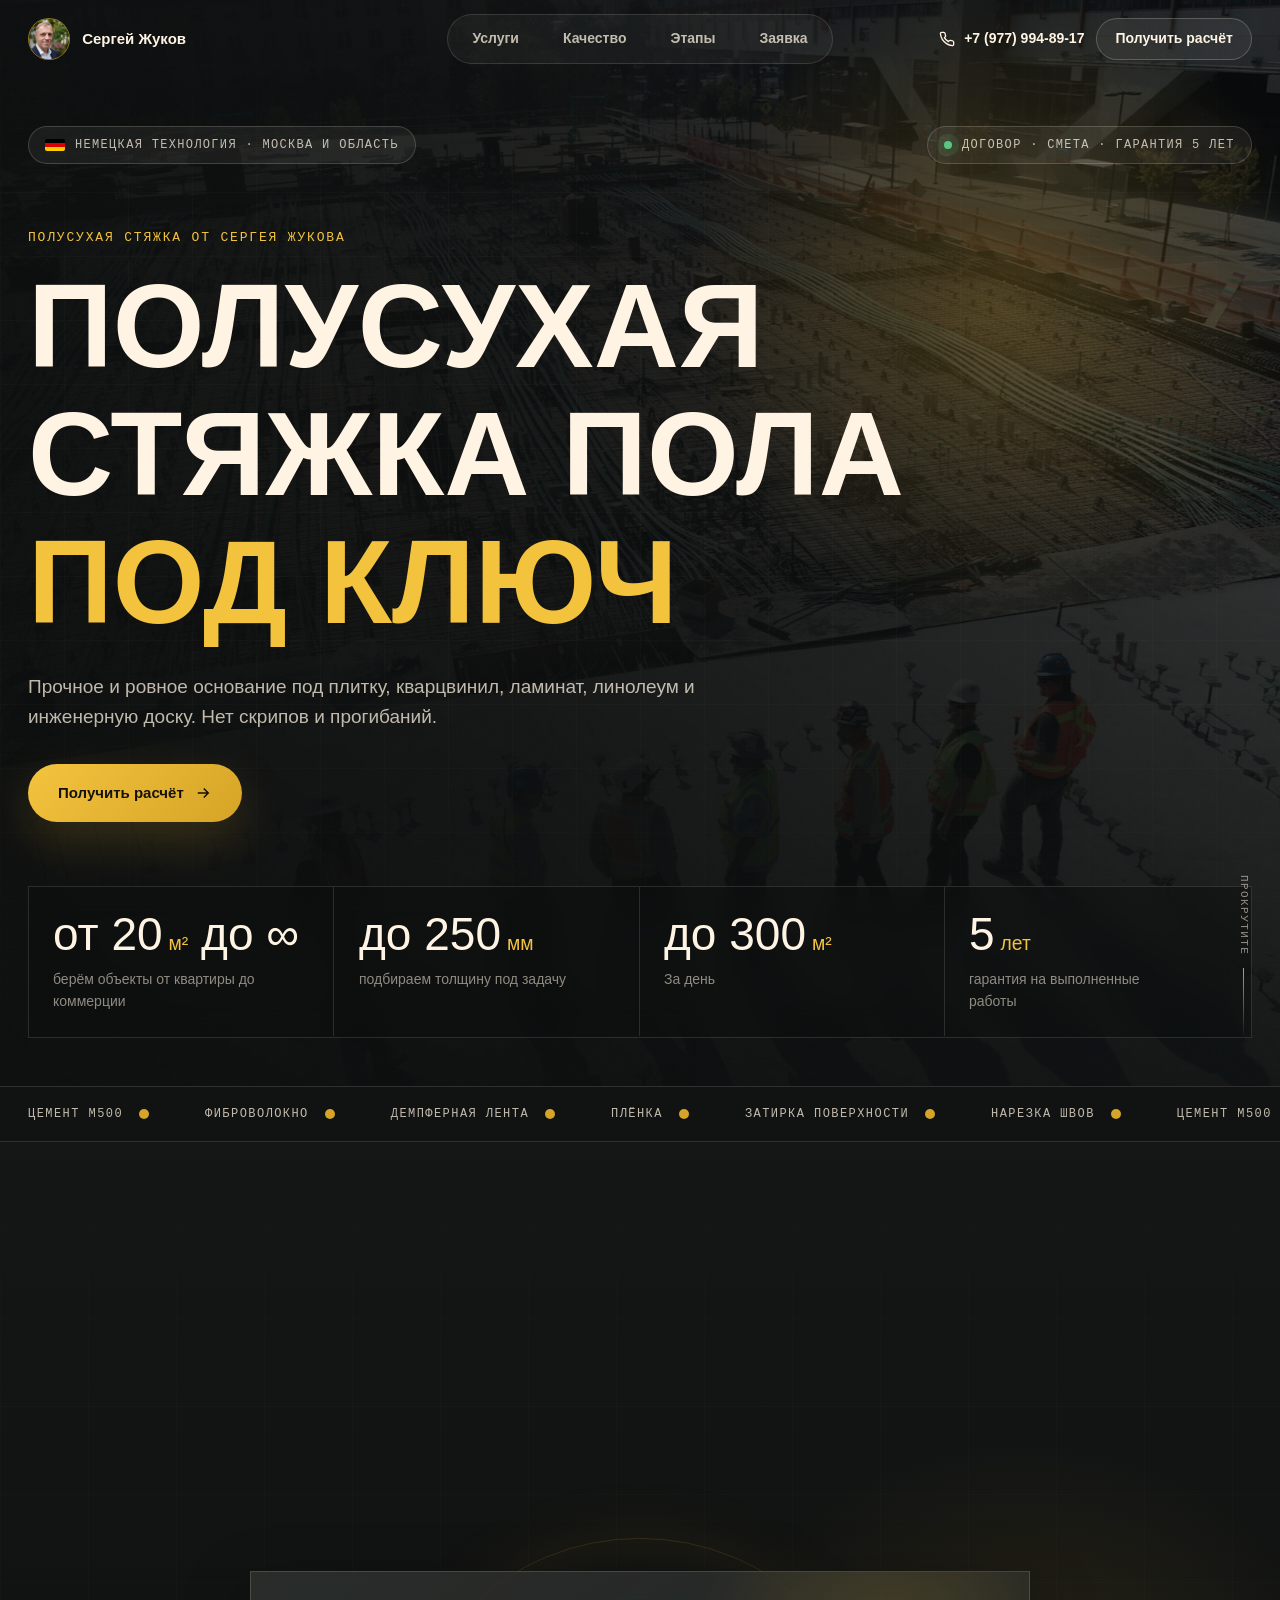
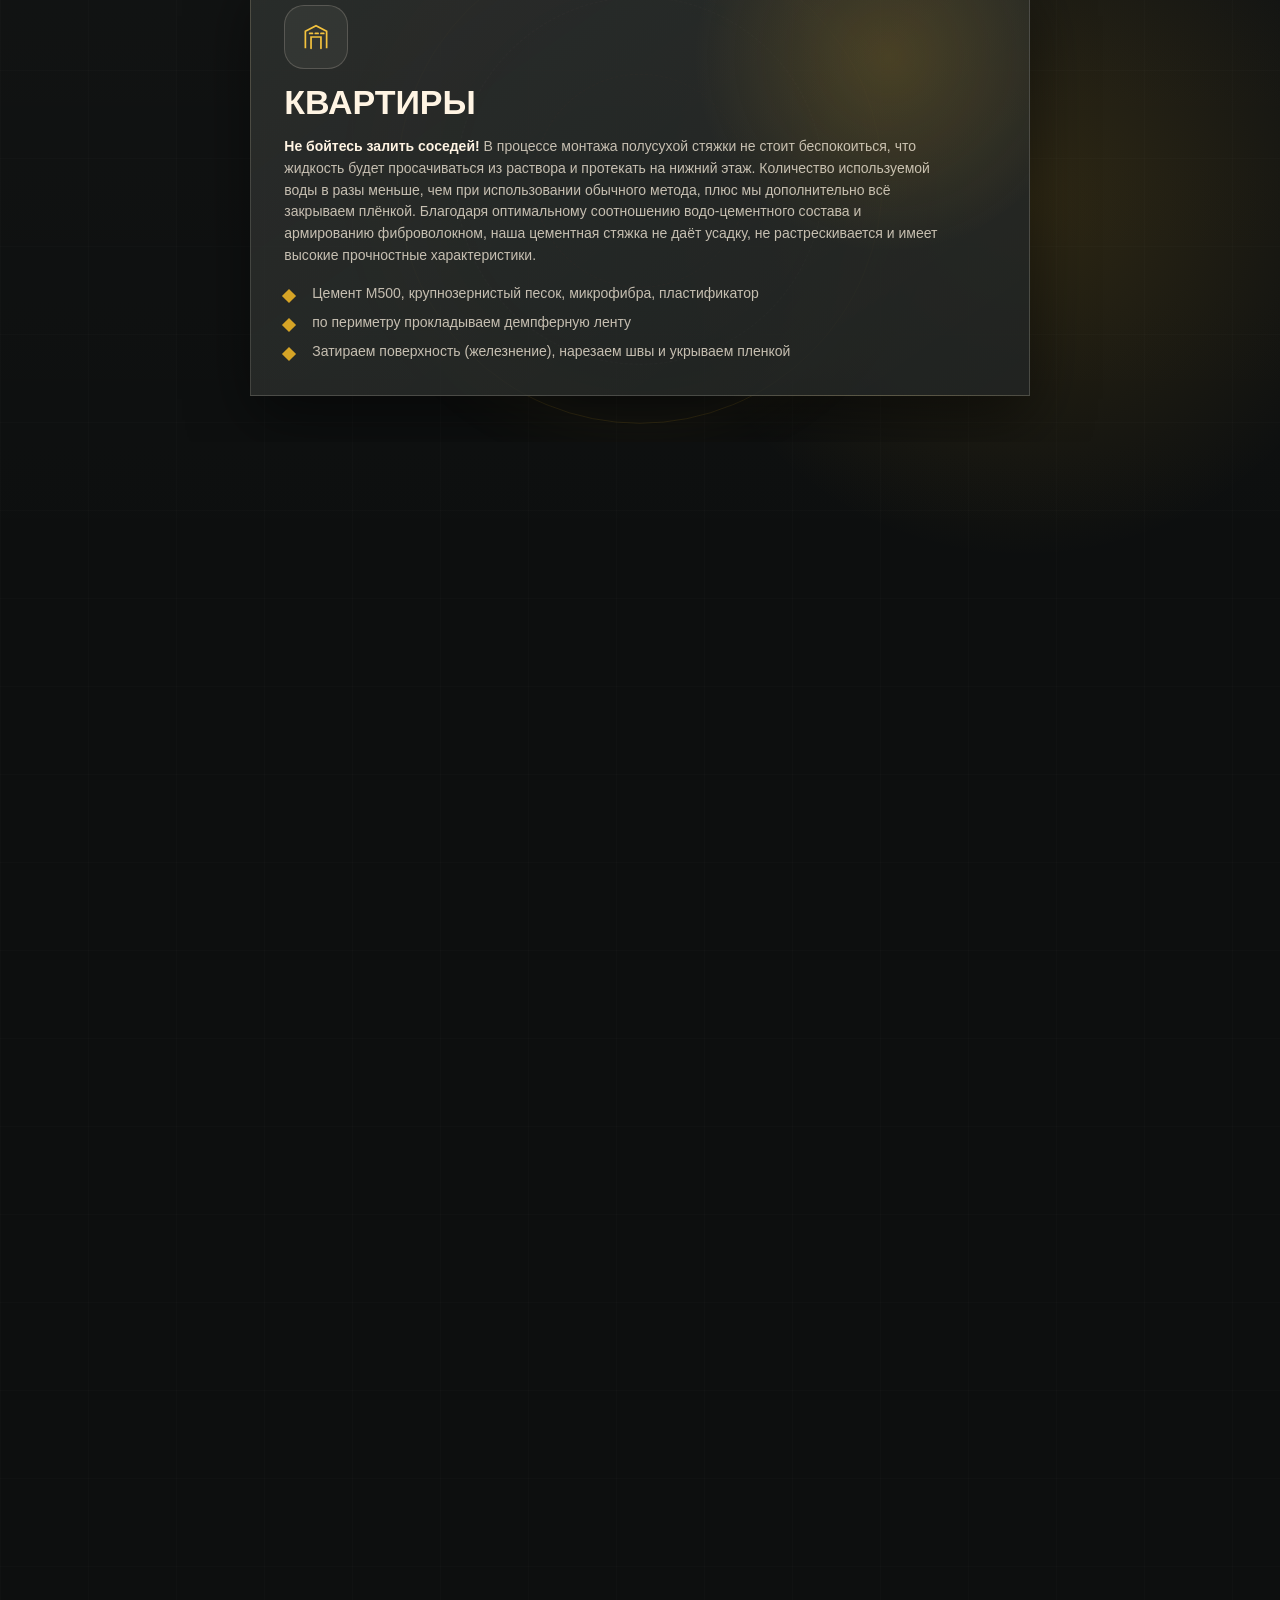
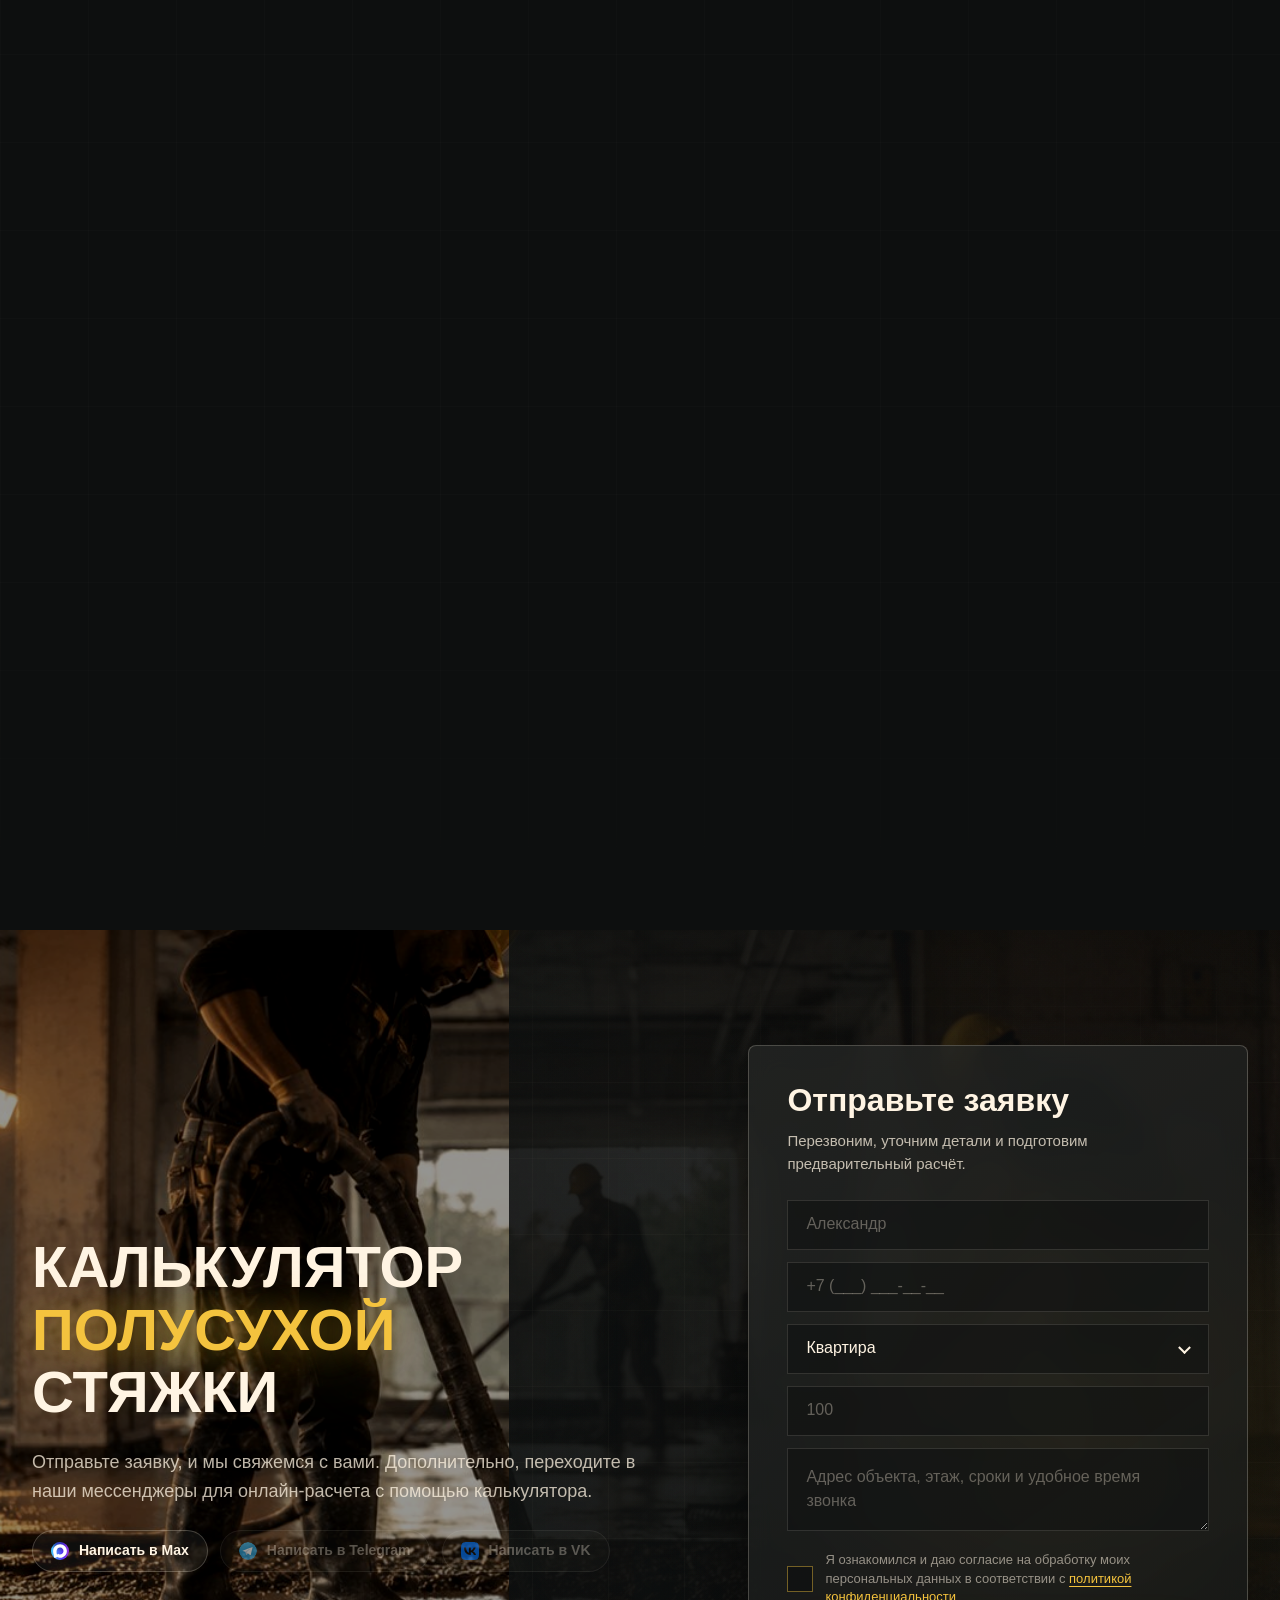
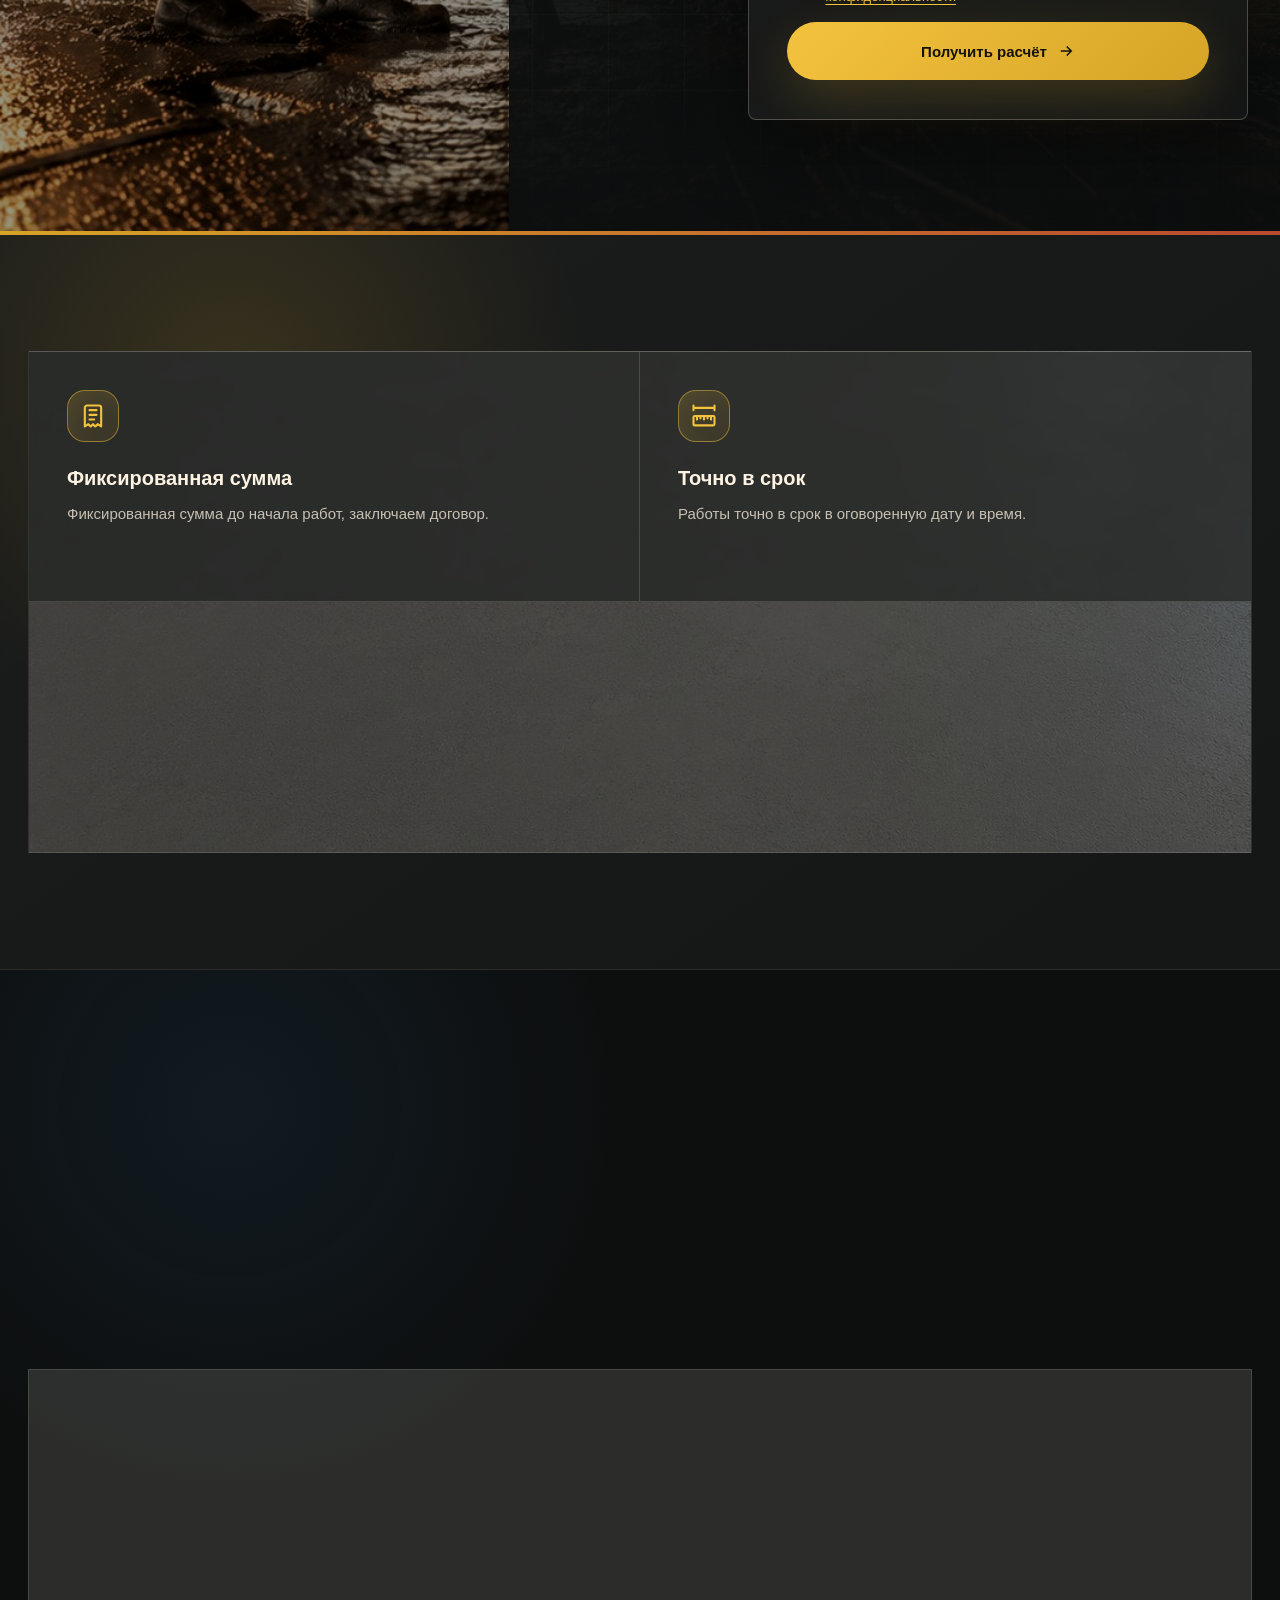
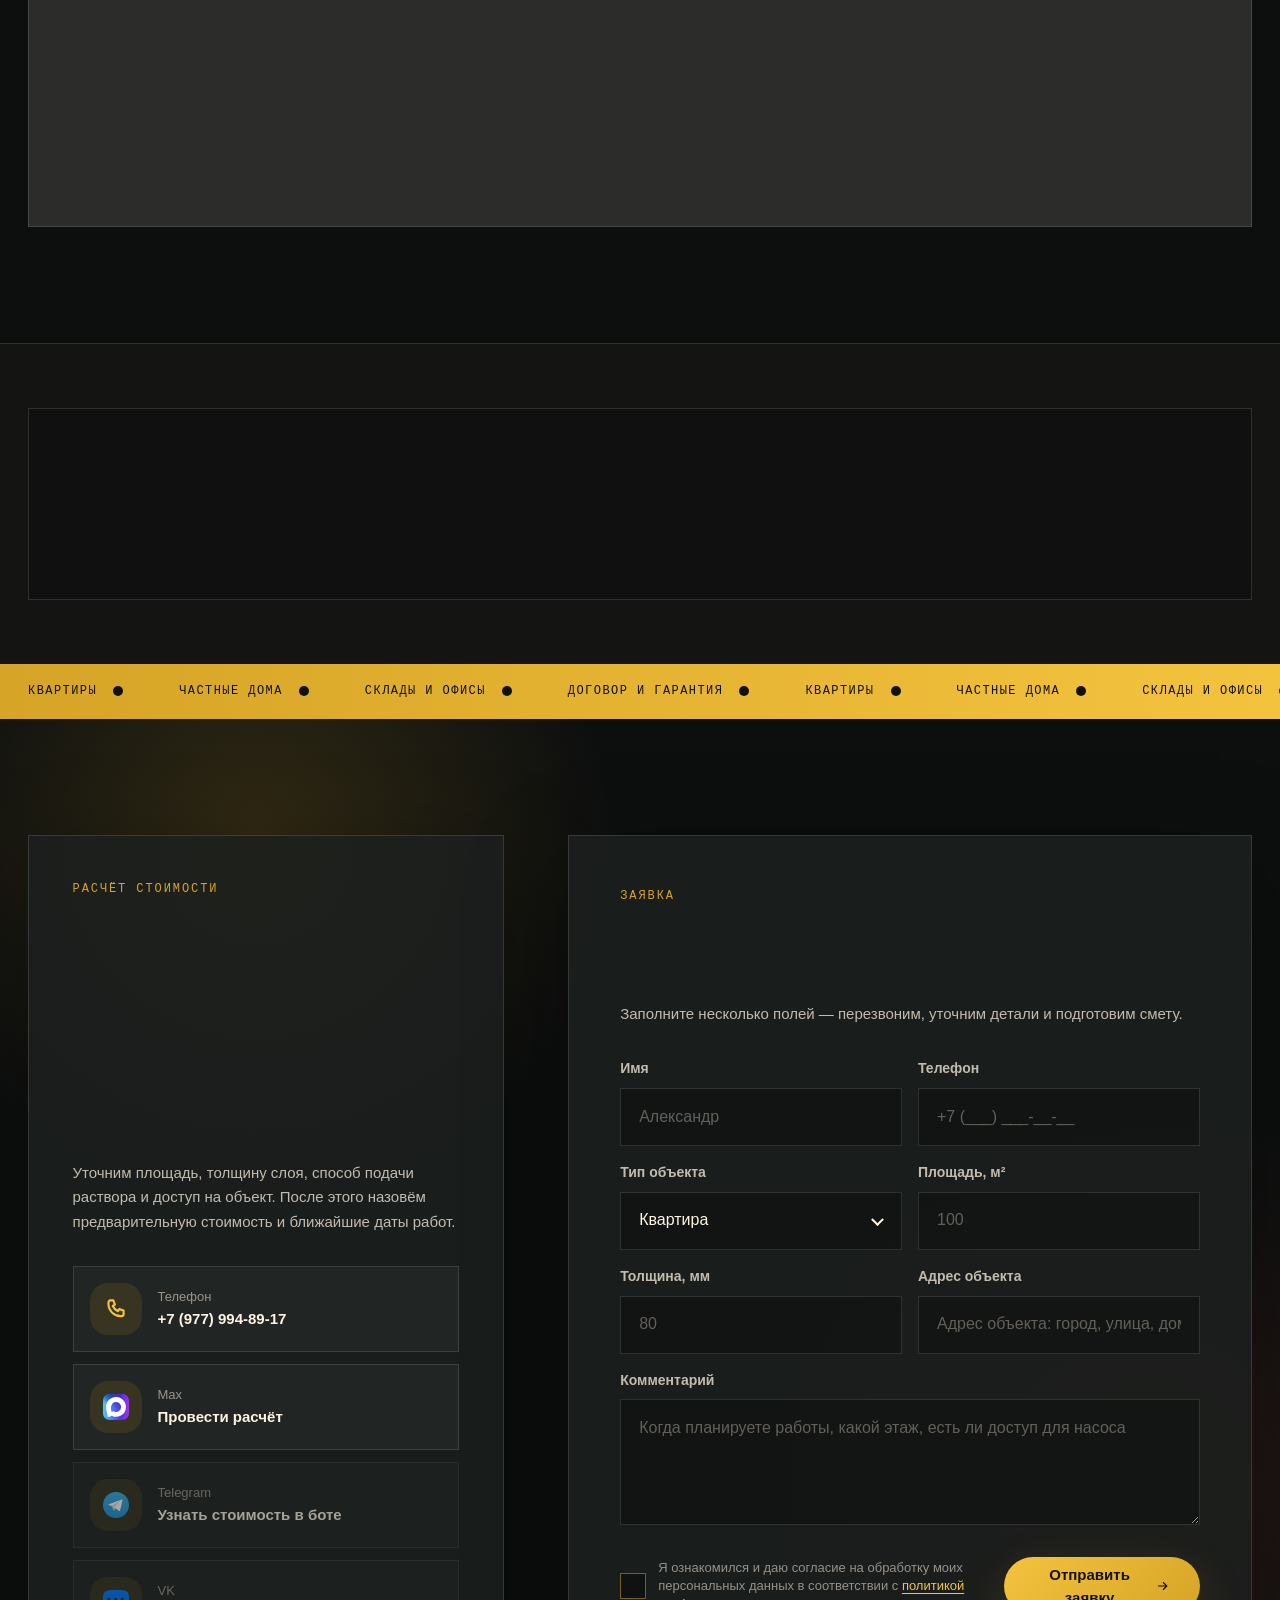
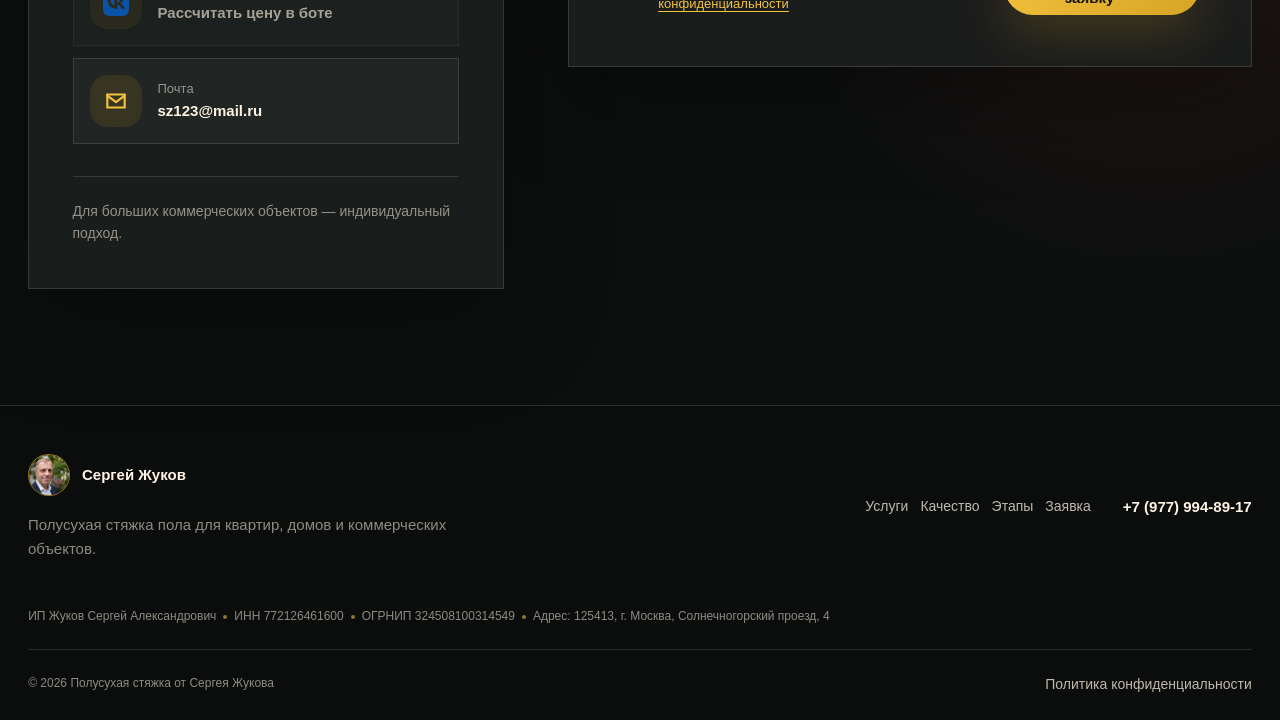
==== commit e675bacf: "Remove area input limits" ====
--- a/index.html
+++ b/index.html
@@ -279,7 +279,7 @@
             </label>
             <label class="field">
               <span class="field__label">Площадь, м²</span>
-              <input class="field__control" name="area" type="number" placeholder="100" min="20" max="2000" required>
+              <input class="field__control" name="area" type="number" placeholder="100" required>
             </label>
             <label class="field">
               <span class="field__label">Комментарий</span>
@@ -511,7 +511,7 @@
               </label>
               <label class="field">
                 <span class="field__label">Площадь, м²</span>
-                <input class="field__control" name="area" type="number" placeholder="100" min="20" max="2000" required>
+                <input class="field__control" name="area" type="number" placeholder="100" required>
               </label>
               <label class="field">
                 <span class="field__label">Толщина, мм</span>
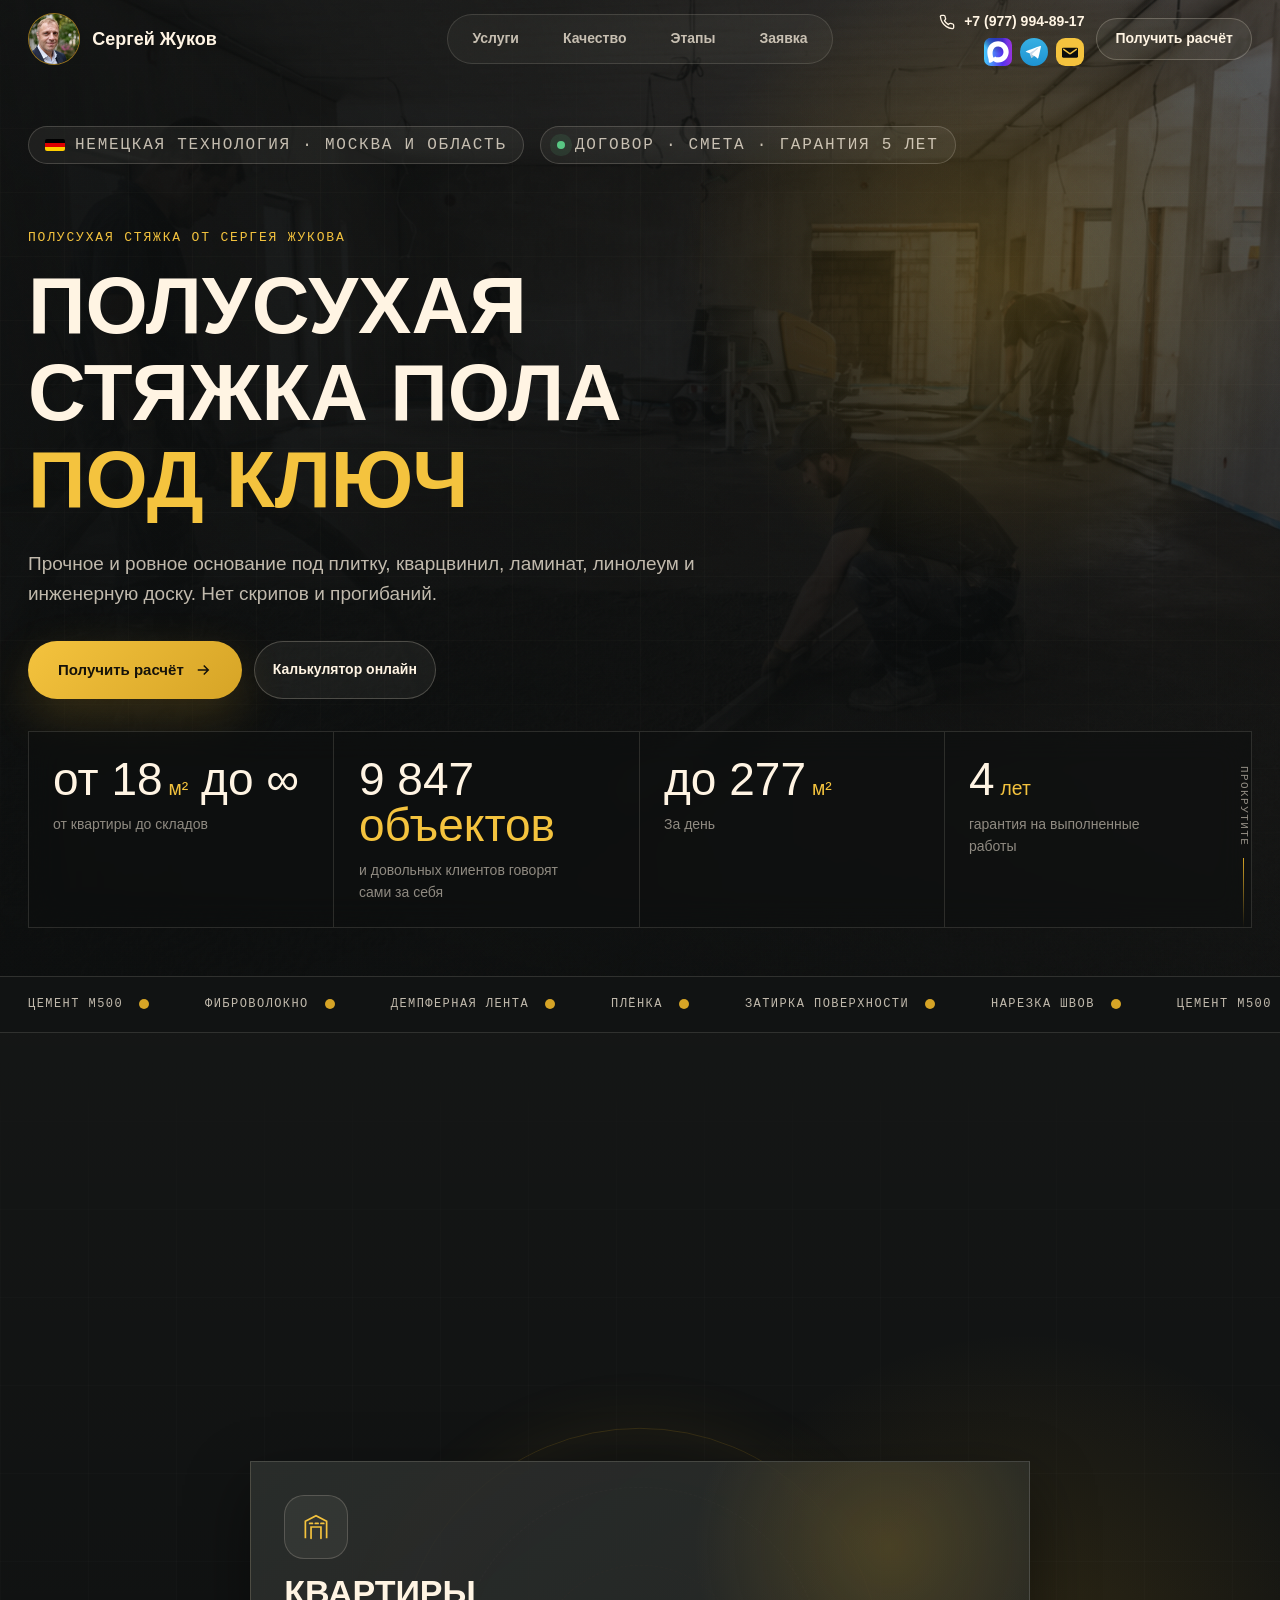
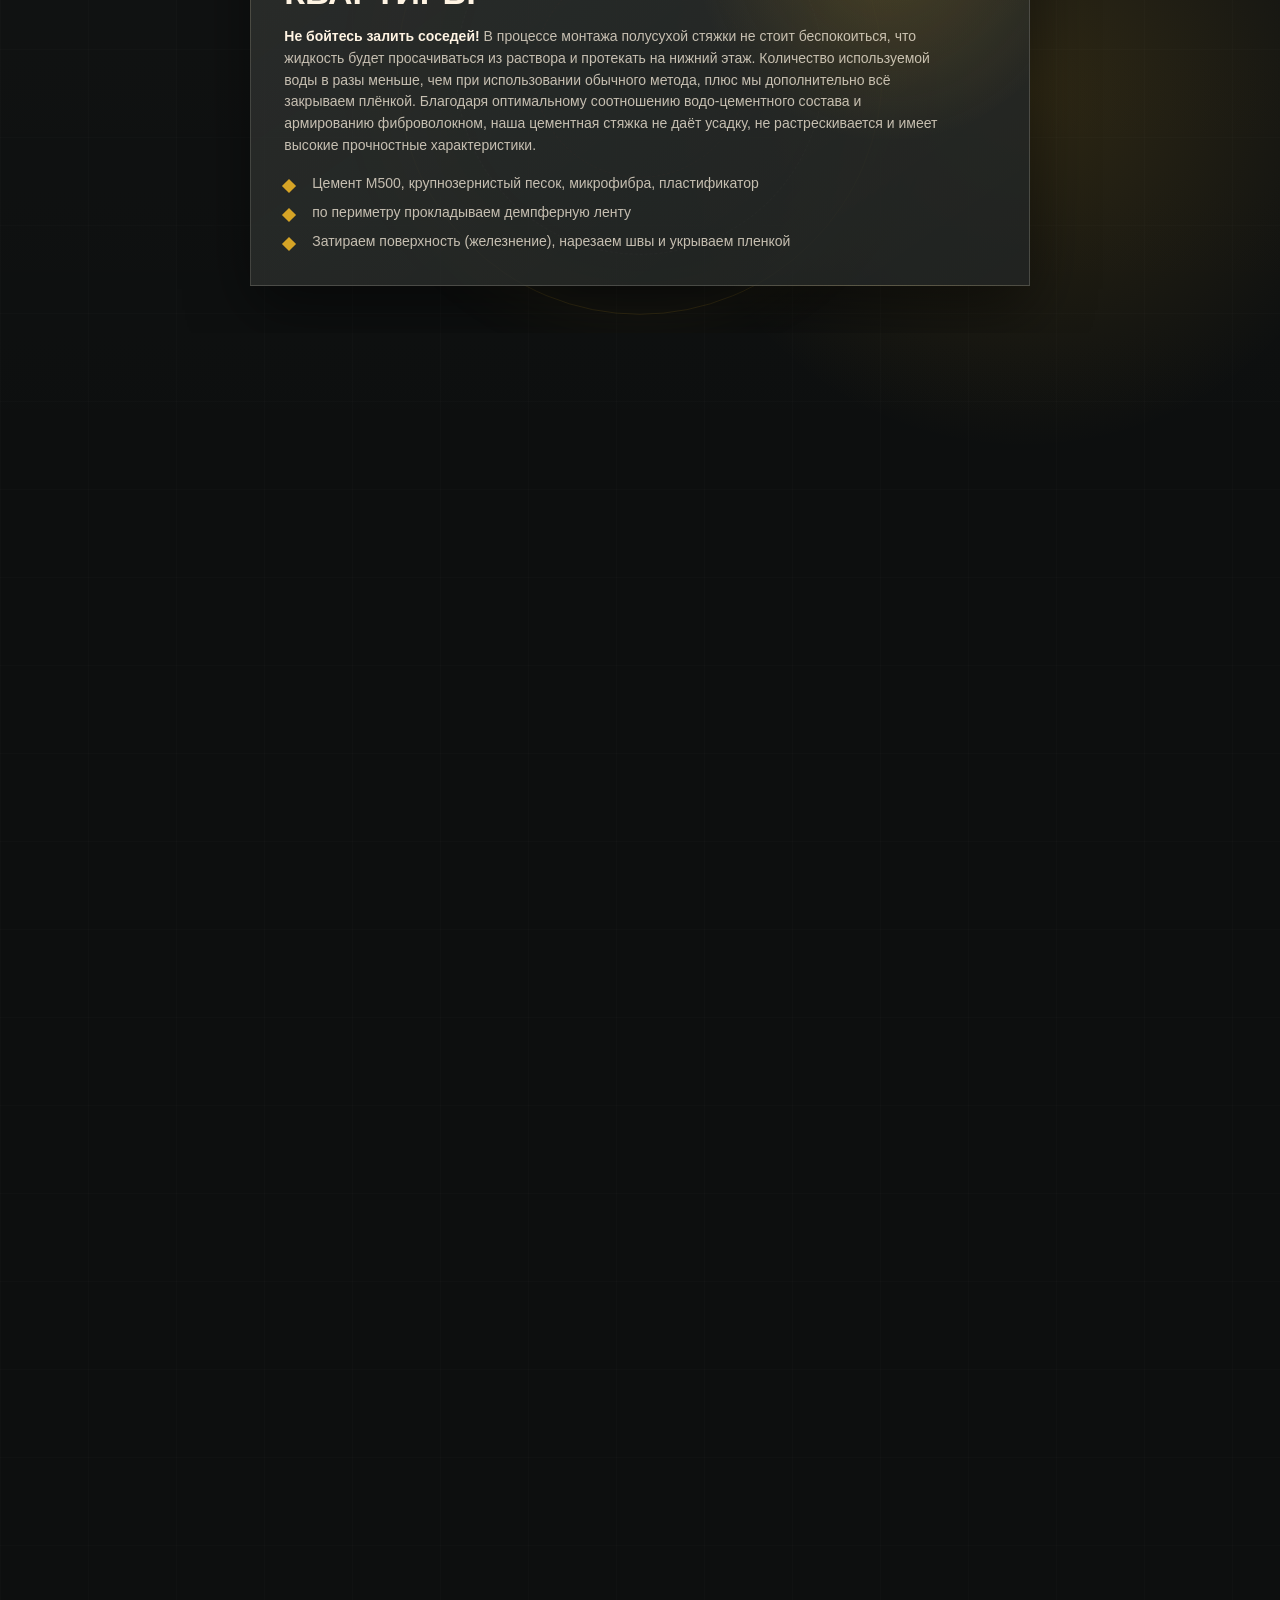
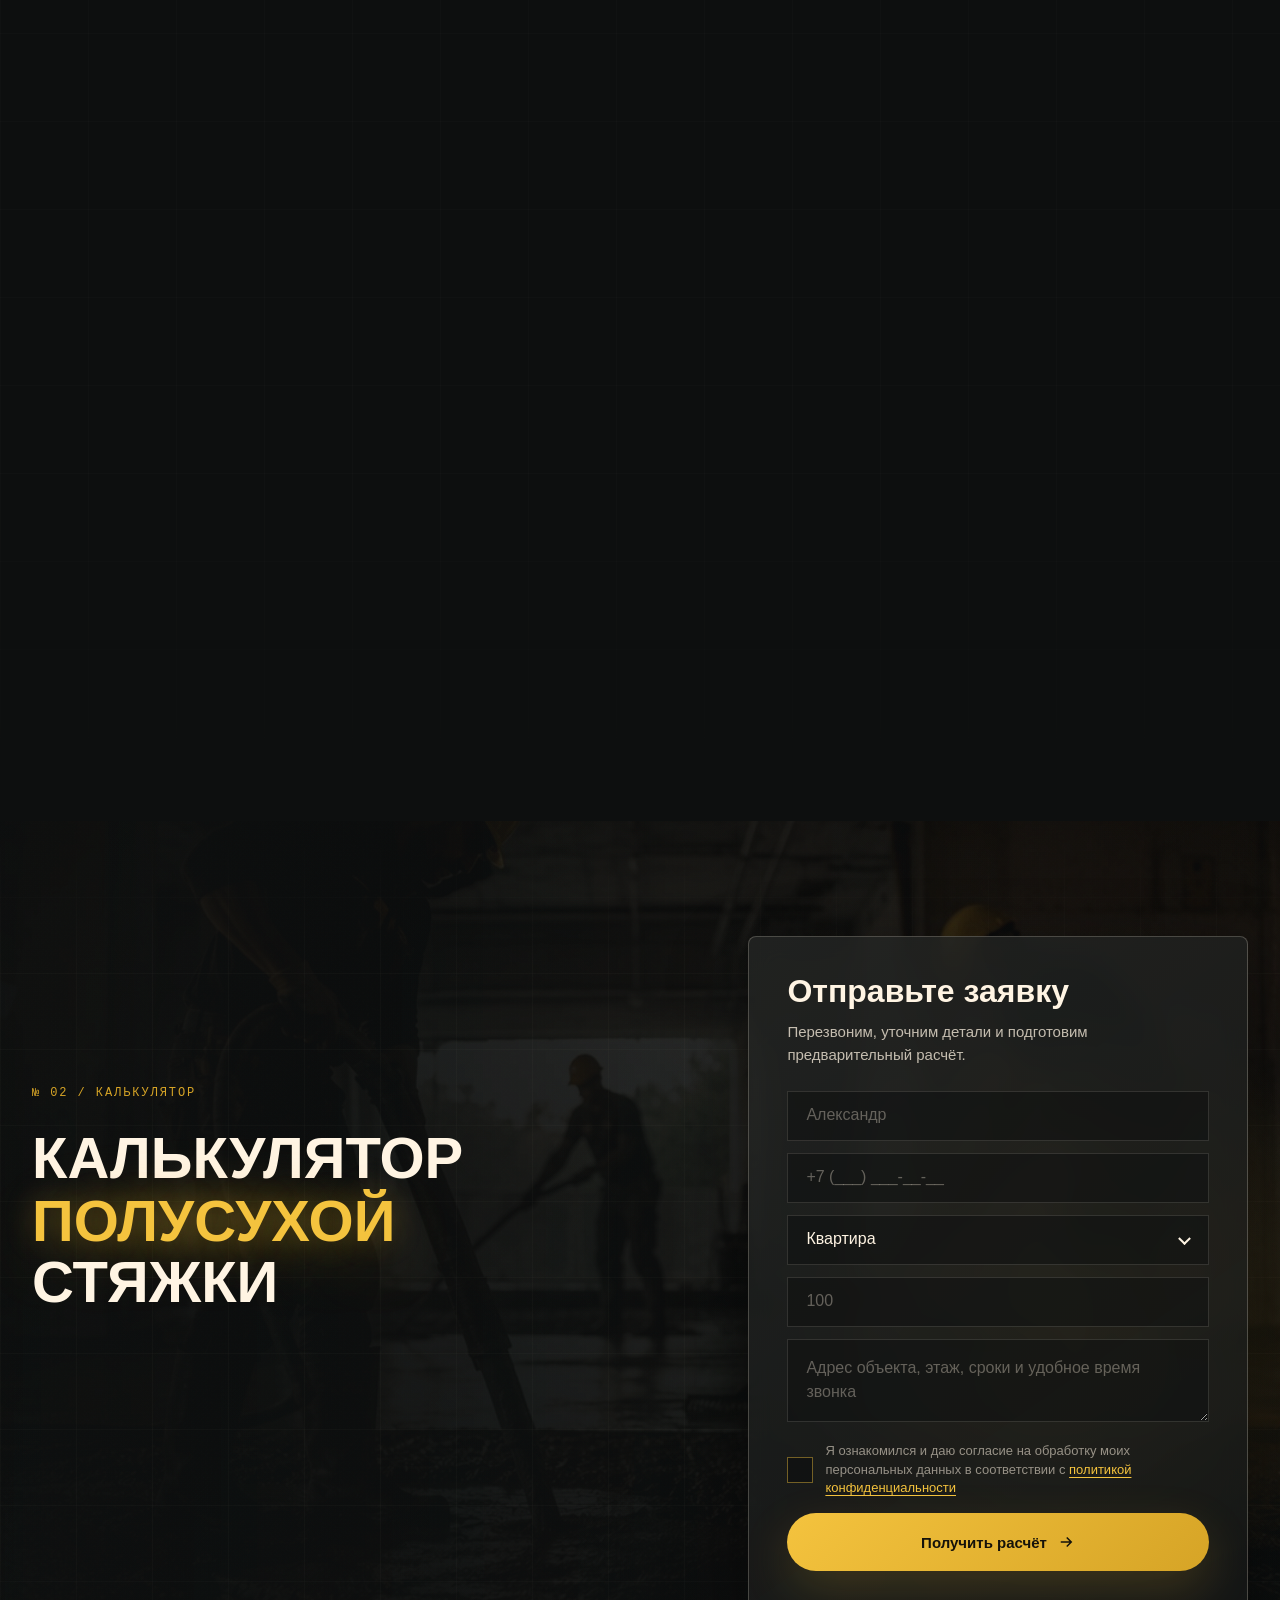
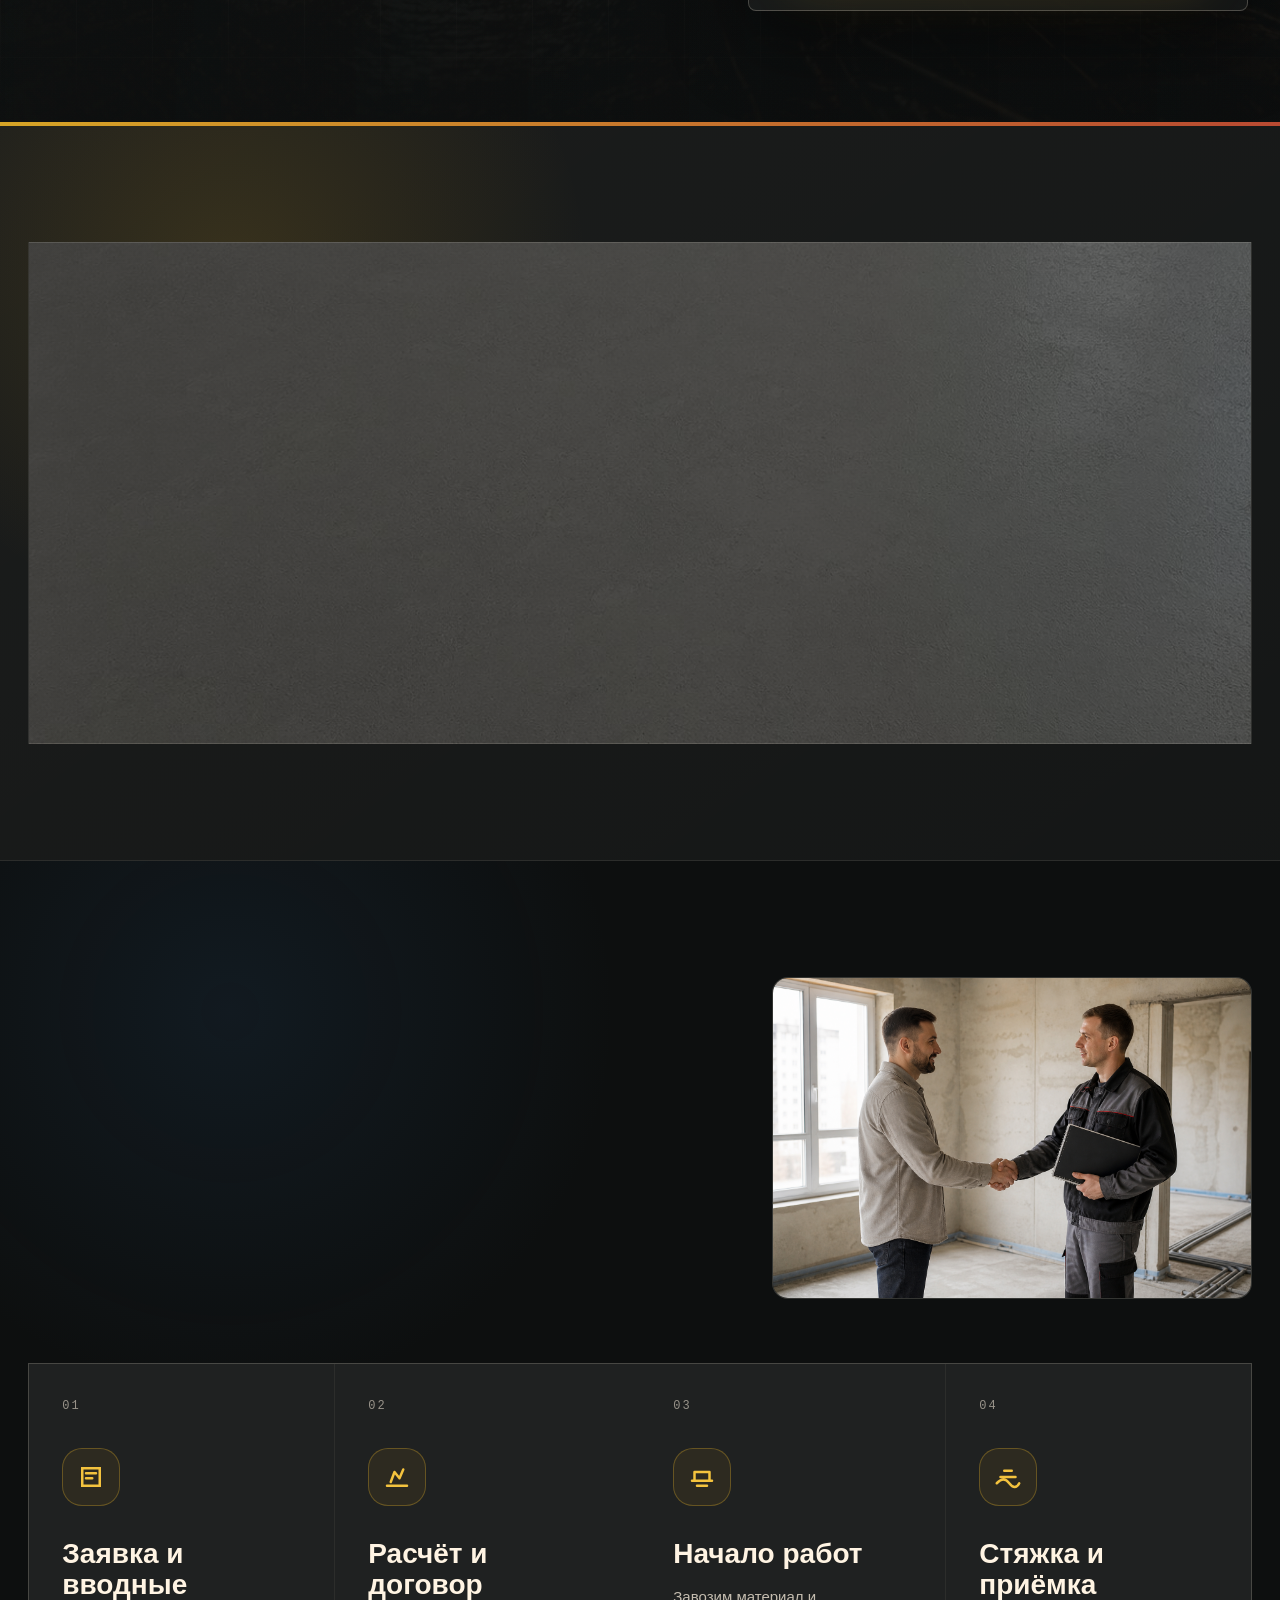
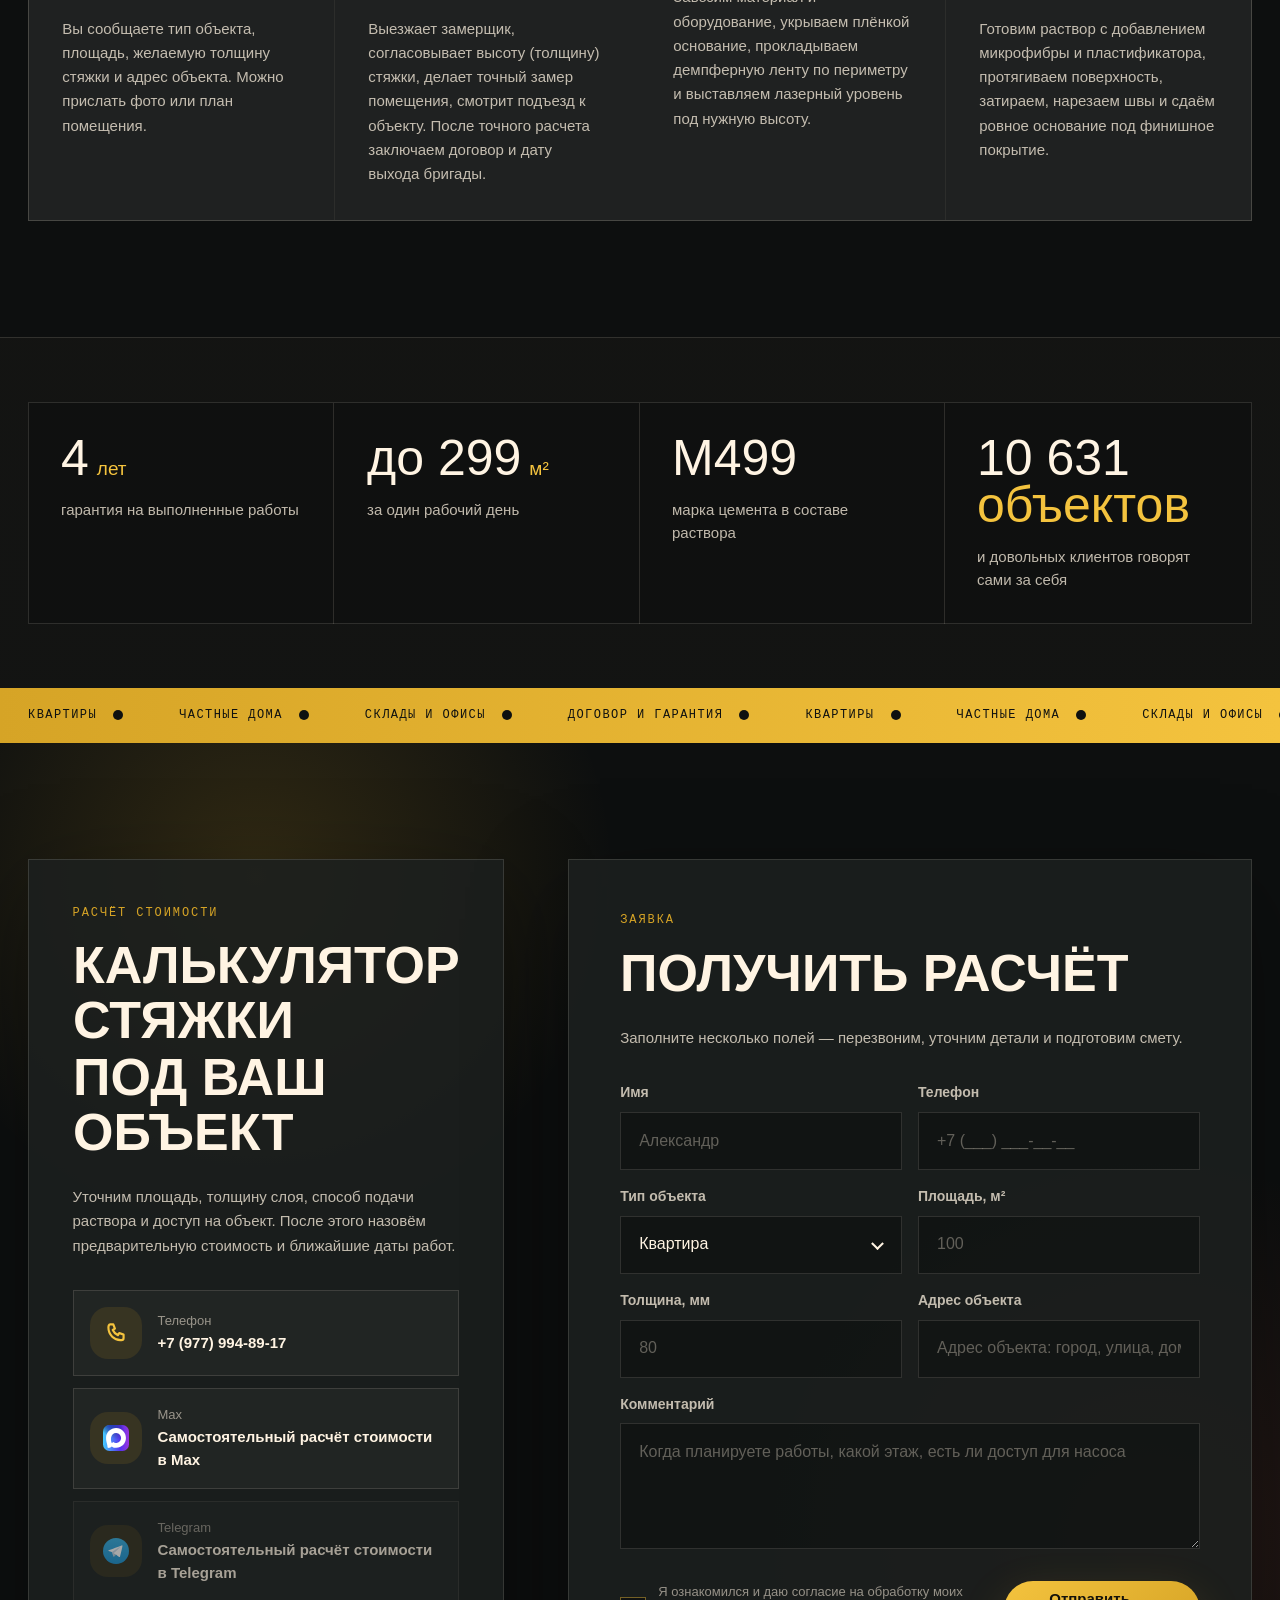
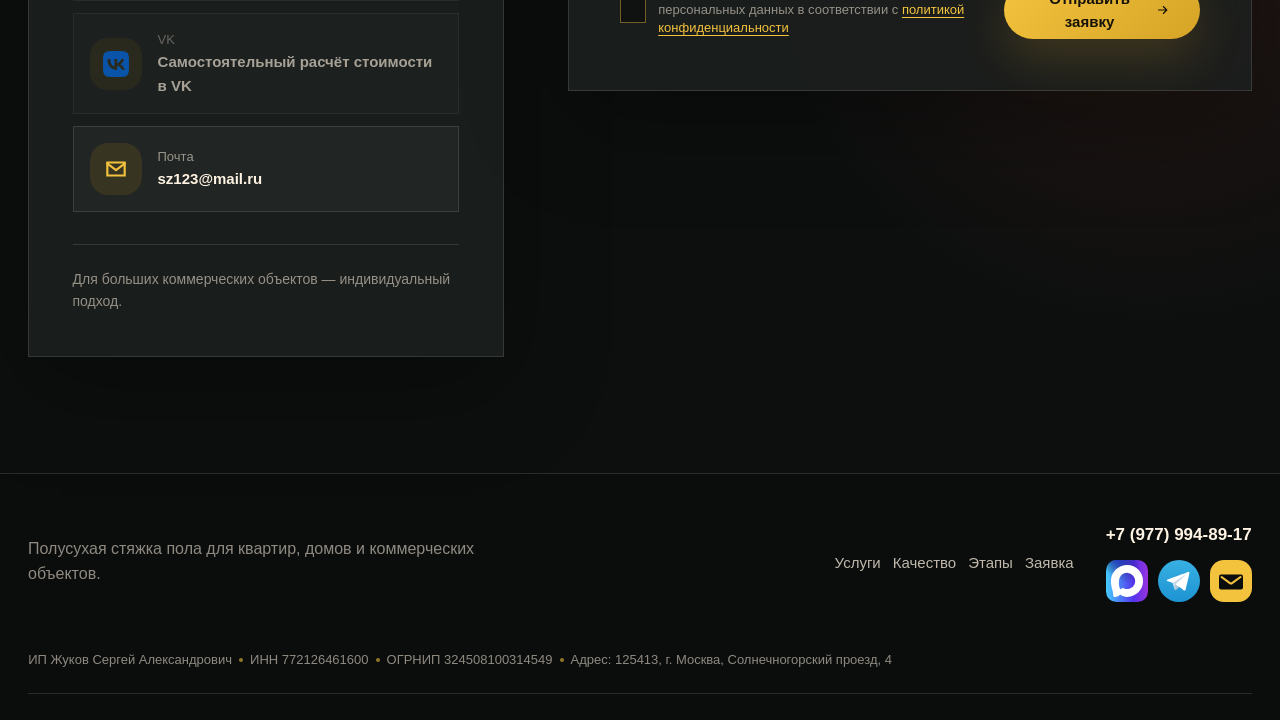
==== commit 79275d0c: "Update landing visuals and contacts" ====
--- a/index.html
+++ b/index.html
@@ -39,10 +39,23 @@
     </nav>
 
     <div class="header__actions">
-      <a class="header__phone" href="tel:+79779948917">
-        <svg class="header__phone-icon" viewBox="0 0 24 24" fill="none" stroke="currentColor" stroke-width="2" stroke-linecap="round" stroke-linejoin="round" aria-hidden="true"><path d="M22 16.92v3a2 2 0 0 1-2.18 2 19.79 19.79 0 0 1-8.63-3.07 19.5 19.5 0 0 1-6-6 19.79 19.79 0 0 1-3.07-8.67A2 2 0 0 1 4.11 2h3a2 2 0 0 1 2 1.72 12.84 12.84 0 0 0 .7 2.81 2 2 0 0 1-.45 2.11L8.09 9.91a16 16 0 0 0 6 6l1.27-1.27a2 2 0 0 1 2.11-.45 12.84 12.84 0 0 0 2.81.7A2 2 0 0 1 22 16.92z"/></svg>
-        +7 (977) 994-89-17
-      </a>
+      <div class="header__contact">
+        <a class="header__phone" href="tel:+79779948917">
+          <svg class="header__phone-icon" viewBox="0 0 24 24" fill="none" stroke="currentColor" stroke-width="2" stroke-linecap="round" stroke-linejoin="round" aria-hidden="true"><path d="M22 16.92v3a2 2 0 0 1-2.18 2 19.79 19.79 0 0 1-8.63-3.07 19.5 19.5 0 0 1-6-6 19.79 19.79 0 0 1-3.07-8.67A2 2 0 0 1 4.11 2h3a2 2 0 0 1 2 1.72 12.84 12.84 0 0 0 .7 2.81 2 2 0 0 1-.45 2.11L8.09 9.91a16 16 0 0 0 6 6l1.27-1.27a2 2 0 0 1 2.11-.45 12.84 12.84 0 0 0 2.81.7A2 2 0 0 1 22 16.92z"/></svg>
+          +7 (977) 994-89-17
+        </a>
+        <div class="contact-icons" aria-label="Мессенджеры и email">
+          <a class="contact-icons__link" href="https://max.ru/id772126461600_1_bot" target="_blank" rel="noopener" aria-label="Калькулятор стяжки в Max">
+            <svg viewBox="0 0 1000 1000" aria-hidden="true" xmlns="http://www.w3.org/2000/svg"><defs><linearGradient id="header-mg"><stop offset="0" stop-color="#4cf"/><stop offset=".662" stop-color="#53e"/><stop offset="1" stop-color="#93d"/></linearGradient><radialGradient id="header-md" cx="-87.392" cy="1166.116" r="500" fx="-87.392" fy="1166.116" gradientTransform="rotate(51.356 1551.478 559.3)scale(2.427 1)" gradientUnits="userSpaceOnUse"><stop offset="0" stop-color="#00f"/><stop offset="1" stop-opacity="0"/></radialGradient></defs><rect width="1000" height="1000" fill="url(#header-mg)" ry="249.68"/><rect width="1000" height="1000" fill="url(#header-md)" ry="249.68"/><path fill="#fff" fill-rule="evenodd" d="M508.21 878.33c-75 0-109.86-10.95-170.45-54.75-38.33 49.28-159.69 87.78-164.98 21.9 0-49.46-10.95-91.25-23.36-136.87-14.78-56.21-31.57-118.81-31.57-209.51 0-216.63 177.75-379.6 388.36-379.6 210.78 0 375.94 171 375.94 381.6.71 207.35-166.59 376.12-373.94 377.22m3.1-571.58c-102.56-5.3-182.5 65.7-200.2 177.02-14.6 92.16 11.32 204.4 33.4 210.24 10.58 2.56 37.23-18.98 53.84-35.59 30.88 21.4 62.97 35.37 92.71 33.03 106.27 5.12 197.08-75.79 204.21-181.95 4.16-106.38-77.67-196.49-183.96-202.57z"/></svg>
+          </a>
+          <a class="contact-icons__link" href="#" aria-label="Telegram">
+            <svg viewBox="0 0 240 240" aria-hidden="true" xmlns="http://www.w3.org/2000/svg"><linearGradient id="header-tga" x1="120" y1="240" x2="120" gradientUnits="userSpaceOnUse"><stop offset="0" stop-color="#1d93d2"/><stop offset="1" stop-color="#38b0e3"/></linearGradient><circle cx="120" cy="120" r="120" fill="url(#header-tga)"/><path d="M81.229 128.772l14.237 39.406s1.78 3.687 3.686 3.687 30.255-29.492 30.255-29.492l31.525-60.89L81.737 118.6Z" fill="#c8daea"/><path d="M100.106 138.878l-2.733 29.046s-1.144 8.9 7.754 0 17.415-15.763 17.415-15.763" fill="#a9c6d8"/><path d="M81.486 130.178 52.2 120.636s-3.5-1.42-2.373-4.64c.232-.664.7-1.229 2.1-2.2 6.489-4.523 120.106-45.36 120.106-45.36s3.208-1.081 5.1-.362a2.766 2.766 0 0 1 1.885 2.055 9.357 9.357 0 0 1 .254 2.585c-.009.752-.1 1.449-.169 2.542-.692 11.165-21.4 94.493-21.4 94.493s-1.239 4.876-5.678 5.043A8.13 8.13 0 0 1 146.1 172.5c-8.711-7.493-38.819-27.727-45.472-32.177a1.27 1.27 0 0 1-.546-.9c-.093-.469.417-1.05.417-1.05s52.426-46.6 53.821-51.492c.108-.379-.3-.566-.848-.4-3.482 1.281-63.844 39.4-70.506 43.607A3.21 3.21 0 0 1 81.486 130.178Z" fill="#fff"/></svg>
+          </a>
+          <a class="contact-icons__link" href="mailto:sz123@mail.ru" aria-label="Написать на email">
+            <svg viewBox="0 0 42 42" aria-hidden="true" xmlns="http://www.w3.org/2000/svg"><rect width="42" height="42" rx="14" fill="#f4c33e"/><path d="M11 14.5h20a2 2 0 0 1 2 2v11a2 2 0 0 1-2 2H11a2 2 0 0 1-2-2v-11a2 2 0 0 1 2-2Z" fill="#0b0d0d"/><path d="m11.5 17 8.45 6.12a1.8 1.8 0 0 0 2.1 0L30.5 17" fill="none" stroke="#f4c33e" stroke-width="2.1" stroke-linecap="round" stroke-linejoin="round"/></svg>
+          </a>
+        </div>
+      </div>
       <a class="button button--outline button--small header__button" href="#lead">Получить расчёт</a>
       <button class="burger header__burger" type="button" aria-label="Открыть меню" aria-controls="mobile-menu" aria-expanded="false" data-menu-button>
         <span class="burger__line"></span>
@@ -62,6 +75,17 @@
       </nav>
       <div class="mobile-menu__contacts">
         <a class="mobile-menu__phone" href="tel:+79779948917">+7 (977) 994-89-17</a>
+        <div class="contact-icons mobile-menu__icons" aria-label="Мессенджеры и email">
+          <a class="contact-icons__link" href="https://max.ru/id772126461600_1_bot" target="_blank" rel="noopener" aria-label="Калькулятор стяжки в Max">
+            <svg viewBox="0 0 1000 1000" aria-hidden="true" xmlns="http://www.w3.org/2000/svg"><defs><linearGradient id="mobile-menu-mg"><stop offset="0" stop-color="#4cf"/><stop offset=".662" stop-color="#53e"/><stop offset="1" stop-color="#93d"/></linearGradient><radialGradient id="mobile-menu-md" cx="-87.392" cy="1166.116" r="500" fx="-87.392" fy="1166.116" gradientTransform="rotate(51.356 1551.478 559.3)scale(2.427 1)" gradientUnits="userSpaceOnUse"><stop offset="0" stop-color="#00f"/><stop offset="1" stop-opacity="0"/></radialGradient></defs><rect width="1000" height="1000" fill="url(#mobile-menu-mg)" ry="249.68"/><rect width="1000" height="1000" fill="url(#mobile-menu-md)" ry="249.68"/><path fill="#fff" fill-rule="evenodd" d="M508.21 878.33c-75 0-109.86-10.95-170.45-54.75-38.33 49.28-159.69 87.78-164.98 21.9 0-49.46-10.95-91.25-23.36-136.87-14.78-56.21-31.57-118.81-31.57-209.51 0-216.63 177.75-379.6 388.36-379.6 210.78 0 375.94 171 375.94 381.6.71 207.35-166.59 376.12-373.94 377.22m3.1-571.58c-102.56-5.3-182.5 65.7-200.2 177.02-14.6 92.16 11.32 204.4 33.4 210.24 10.58 2.56 37.23-18.98 53.84-35.59 30.88 21.4 62.97 35.37 92.71 33.03 106.27 5.12 197.08-75.79 204.21-181.95 4.16-106.38-77.67-196.49-183.96-202.57z"/></svg>
+          </a>
+          <a class="contact-icons__link" href="#" aria-label="Telegram">
+            <svg viewBox="0 0 240 240" aria-hidden="true" xmlns="http://www.w3.org/2000/svg"><linearGradient id="mobile-menu-tga" x1="120" y1="240" x2="120" gradientUnits="userSpaceOnUse"><stop offset="0" stop-color="#1d93d2"/><stop offset="1" stop-color="#38b0e3"/></linearGradient><circle cx="120" cy="120" r="120" fill="url(#mobile-menu-tga)"/><path d="M81.229 128.772l14.237 39.406s1.78 3.687 3.686 3.687 30.255-29.492 30.255-29.492l31.525-60.89L81.737 118.6Z" fill="#c8daea"/><path d="M100.106 138.878l-2.733 29.046s-1.144 8.9 7.754 0 17.415-15.763 17.415-15.763" fill="#a9c6d8"/><path d="M81.486 130.178 52.2 120.636s-3.5-1.42-2.373-4.64c.232-.664.7-1.229 2.1-2.2 6.489-4.523 120.106-45.36 120.106-45.36s3.208-1.081 5.1-.362a2.766 2.766 0 0 1 1.885 2.055 9.357 9.357 0 0 1 .254 2.585c-.009.752-.1 1.449-.169 2.542-.692 11.165-21.4 94.493-21.4 94.493s-1.239 4.876-5.678 5.043A8.13 8.13 0 0 1 146.1 172.5c-8.711-7.493-38.819-27.727-45.472-32.177a1.27 1.27 0 0 1-.546-.9c-.093-.469.417-1.05.417-1.05s52.426-46.6 53.821-51.492c.108-.379-.3-.566-.848-.4-3.482 1.281-63.844 39.4-70.506 43.607A3.21 3.21 0 0 1 81.486 130.178Z" fill="#fff"/></svg>
+          </a>
+          <a class="contact-icons__link" href="mailto:sz123@mail.ru" aria-label="Написать на email">
+            <svg viewBox="0 0 42 42" aria-hidden="true" xmlns="http://www.w3.org/2000/svg"><rect width="42" height="42" rx="14" fill="#f4c33e"/><path d="M11 14.5h20a2 2 0 0 1 2 2v11a2 2 0 0 1-2 2H11a2 2 0 0 1-2-2v-11a2 2 0 0 1 2-2Z" fill="#0b0d0d"/><path d="m11.5 17 8.45 6.12a1.8 1.8 0 0 0 2.1 0L30.5 17" fill="none" stroke="#f4c33e" stroke-width="2.1" stroke-linecap="round" stroke-linejoin="round"/></svg>
+          </a>
+        </div>
         <a class="button button--large mobile-menu__button" href="#lead">Рассчитать стоимость</a>
       </div>
     </div>
@@ -101,17 +125,20 @@
               Получить расчёт
               <svg class="button__icon" viewBox="0 0 24 24" fill="none" stroke="currentColor" stroke-width="2" aria-hidden="true"><path d="M5 12h14M13 6l6 6-6 6"></path></svg>
             </a>
+            <a class="button button--outline button--small" href="https://max.ru/id772126461600_1_bot" target="_blank" rel="noopener">
+              Калькулятор онлайн
+            </a>
           </div>
         </div>
 
         <div class="hero__metrics" aria-label="Ключевые показатели">
           <article class="metric-card reveal" data-motion="scale" data-delay="1">
             <div class="metric-card__value">от <span data-counter="20">20</span><span class="metric-card__unit">м²</span> до ∞</div>
-            <div class="metric-card__label">берём объекты от квартиры до коммерции</div>
-          </article>
-          <article class="metric-card metric-card--mobile-optional reveal" data-motion="scale" data-delay="2">
-            <div class="metric-card__value">до <span data-counter="250">250</span><span class="metric-card__unit">мм</span></div>
-            <div class="metric-card__label">подбираем толщину под задачу</div>
+            <div class="metric-card__label">от квартиры до складов</div>
+          </article>
+          <article class="metric-card reveal" data-motion="scale" data-delay="2">
+            <div class="metric-card__value"><span data-counter="10645">10645</span> <span class="metric-card__accent">объектов</span></div>
+            <div class="metric-card__label">и довольных клиентов говорят сами за себя</div>
           </article>
           <article class="metric-card reveal" data-motion="scale" data-delay="3">
             <div class="metric-card__value">до <span data-counter="300">300</span><span class="metric-card__unit">м²</span></div>
@@ -241,7 +268,7 @@
           <div class="quick-cta__links reveal" data-motion="soft" data-delay="3" aria-label="Быстрые каналы связи">
             <a class="button button--outline button--small" href="https://max.ru/id772126461600_1_bot" target="_blank" rel="noopener">
               <svg class="button__icon button__icon--brand" viewBox="0 0 1000 1000" aria-hidden="true" xmlns="http://www.w3.org/2000/svg"><defs><linearGradient id="quick-mg"><stop offset="0" stop-color="#4cf"/><stop offset=".662" stop-color="#53e"/><stop offset="1" stop-color="#93d"/></linearGradient><radialGradient id="quick-md" cx="-87.392" cy="1166.116" r="500" fx="-87.392" fy="1166.116" gradientTransform="rotate(51.356 1551.478 559.3)scale(2.427 1)" gradientUnits="userSpaceOnUse"><stop offset="0" stop-color="#00f"/><stop offset="1" stop-opacity="0"/></radialGradient></defs><rect width="1000" height="1000" fill="url(#quick-mg)" ry="249.68"/><rect width="1000" height="1000" fill="url(#quick-md)" ry="249.68"/><path fill="#fff" fill-rule="evenodd" d="M508.21 878.33c-75 0-109.86-10.95-170.45-54.75-38.33 49.28-159.69 87.78-164.98 21.9 0-49.46-10.95-91.25-23.36-136.87-14.78-56.21-31.57-118.81-31.57-209.51 0-216.63 177.75-379.6 388.36-379.6 210.78 0 375.94 171 375.94 381.6.71 207.35-166.59 376.12-373.94 377.22m3.1-571.58c-102.56-5.3-182.5 65.7-200.2 177.02-14.6 92.16 11.32 204.4 33.4 210.24 10.58 2.56 37.23-18.98 53.84-35.59 30.88 21.4 62.97 35.37 92.71 33.03 106.27 5.12 197.08-75.79 204.21-181.95 4.16-106.38-77.67-196.49-183.96-202.57z"/></svg>
-              Написать в Max
+              Калькулятор онлайн
             </a>
             <a class="button button--outline button--small button--disabled" aria-disabled="true" tabindex="-1">
               <svg class="button__icon button__icon--brand" viewBox="0 0 240 240" aria-hidden="true" xmlns="http://www.w3.org/2000/svg"><linearGradient id="quick-tga" x1="120" y1="240" x2="120" gradientUnits="userSpaceOnUse"><stop offset="0" stop-color="#1d93d2"/><stop offset="1" stop-color="#38b0e3"/></linearGradient><circle cx="120" cy="120" r="120" fill="url(#quick-tga)"/><path d="M81.229 128.772l14.237 39.406s1.78 3.687 3.686 3.687 30.255-29.492 30.255-29.492l31.525-60.89L81.737 118.6Z" fill="#c8daea"/><path d="M100.106 138.878l-2.733 29.046s-1.144 8.9 7.754 0 17.415-15.763 17.415-15.763" fill="#a9c6d8"/><path d="M81.486 130.178 52.2 120.636s-3.5-1.42-2.373-4.64c.232-.664.7-1.229 2.1-2.2 6.489-4.523 120.106-45.36 120.106-45.36s3.208-1.081 5.1-.362a2.766 2.766 0 0 1 1.885 2.055 9.357 9.357 0 0 1 .254 2.585c-.009.752-.1 1.449-.169 2.542-.692 11.165-21.4 94.493-21.4 94.493s-1.239 4.876-5.678 5.043A8.13 8.13 0 0 1 146.1 172.5c-8.711-7.493-38.819-27.727-45.472-32.177a1.27 1.27 0 0 1-.546-.9c-.093-.469.417-1.05.417-1.05s52.426-46.6 53.821-51.492c.108-.379-.3-.566-.848-.4-3.482 1.281-63.844 39.4-70.506 43.607A3.21 3.21 0 0 1 81.486 130.178Z" fill="#fff"/></svg>
@@ -350,12 +377,17 @@
     <section class="section process" id="process">
       <div class="container">
         <div class="section__head">
-          <div class="section__num reveal" data-motion="wipe">№ 04 / Этапы работ</div>
-          <h2 class="section__title word-reveal">
-            <span class="word-reveal__line"><span class="word-reveal__word">От заявки</span></span>
-            <span class="word-reveal__line"><span class="word-reveal__word">до готового основания</span></span>
-          </h2>
-          <p class="section__lead reveal" data-motion="soft" data-delay="3">Вам не нужно разбираться в технологии. Достаточно передать параметры объекта и адрес — дальше подготовим расчёт, согласуем условия и выполним стяжку.</p>
+          <div class="section__copy">
+            <div class="section__num reveal" data-motion="wipe">№ 04 / Этапы работ</div>
+            <h2 class="section__title word-reveal">
+              <span class="word-reveal__line"><span class="word-reveal__word">От заявки</span></span>
+              <span class="word-reveal__line"><span class="word-reveal__word">до готового основания</span></span>
+            </h2>
+            <p class="section__lead reveal" data-motion="soft" data-delay="3">Вам не нужно разбираться в технологии. Достаточно передать параметры объекта и адрес — дальше подготовим расчёт, согласуем условия и выполним стяжку.</p>
+          </div>
+          <figure class="section__media">
+            <img class="section__image" src="assets/img/process-agreement.png" width="1536" height="1024" loading="lazy" decoding="async" alt="Рабочий с блокнотом пожимает руку клиенту на объекте">
+          </figure>
         </div>
 
         <div class="process-grid">
@@ -409,6 +441,10 @@
           <div class="stat-card__value">М<span data-counter="500">500</span></div>
           <div class="stat-card__label">марка цемента в составе раствора</div>
         </article>
+        <article class="stat-card reveal" data-motion="scale" data-delay="4">
+          <div class="stat-card__value"><span data-counter="10645">10645</span> <span class="stat-card__accent">объектов</span></div>
+          <div class="stat-card__label">и довольных клиентов говорят сами за себя</div>
+        </article>
       </div>
     </section>
 
@@ -446,7 +482,7 @@
               </span>
               <span>
                 <span class="contact-link__label">Max</span>
-                <span class="contact-link__value">Провести расчёт</span>
+                <span class="contact-link__value">Самостоятельный расчёт стоимости в Max</span>
               </span>
             </a>
             <a class="contact-link contact-link--disabled" aria-disabled="true" tabindex="-1">
@@ -455,7 +491,7 @@
               </span>
               <span>
                 <span class="contact-link__label">Telegram</span>
-                <span class="contact-link__value">Узнать стоимость в боте</span>
+                <span class="contact-link__value">Самостоятельный расчёт стоимости в Telegram</span>
               </span>
             </a>
             <a class="contact-link contact-link--disabled" aria-disabled="true" tabindex="-1">
@@ -464,7 +500,7 @@
               </span>
               <span>
                 <span class="contact-link__label">VK</span>
-                <span class="contact-link__value">Рассчитать цену в боте</span>
+                <span class="contact-link__value">Самостоятельный расчёт стоимости в VK</span>
               </span>
             </a>
             <a class="contact-link" href="mailto:sz123@mail.ru">
@@ -554,12 +590,6 @@
   <footer class="footer">
     <div class="container footer__inner reveal" data-motion="soft">
       <div class="footer__brand">
-        <a class="brand brand--footer" href="#top" aria-label="Наверх">
-          <span class="brand__mark" aria-hidden="true">
-            <img class="brand__photo" src="assets/img/sergey-zhukov-avatar.jpg" alt="">
-          </span>
-          <span class="brand__text">Сергей Жуков</span>
-        </a>
         <p class="footer__text">Полусухая стяжка пола для квартир, домов и коммерческих объектов.</p>
       </div>
       <nav class="footer__links" aria-label="Нижняя навигация">
@@ -570,6 +600,17 @@
       </nav>
       <div class="footer__contacts">
         <a class="footer__phone" href="tel:+79779948917">+7 (977) 994-89-17</a>
+        <div class="contact-icons" aria-label="Мессенджеры и email">
+          <a class="contact-icons__link" href="https://max.ru/id772126461600_1_bot" target="_blank" rel="noopener" aria-label="Калькулятор стяжки в Max">
+            <svg viewBox="0 0 1000 1000" aria-hidden="true" xmlns="http://www.w3.org/2000/svg"><defs><linearGradient id="footer-mg"><stop offset="0" stop-color="#4cf"/><stop offset=".662" stop-color="#53e"/><stop offset="1" stop-color="#93d"/></linearGradient><radialGradient id="footer-md" cx="-87.392" cy="1166.116" r="500" fx="-87.392" fy="1166.116" gradientTransform="rotate(51.356 1551.478 559.3)scale(2.427 1)" gradientUnits="userSpaceOnUse"><stop offset="0" stop-color="#00f"/><stop offset="1" stop-opacity="0"/></radialGradient></defs><rect width="1000" height="1000" fill="url(#footer-mg)" ry="249.68"/><rect width="1000" height="1000" fill="url(#footer-md)" ry="249.68"/><path fill="#fff" fill-rule="evenodd" d="M508.21 878.33c-75 0-109.86-10.95-170.45-54.75-38.33 49.28-159.69 87.78-164.98 21.9 0-49.46-10.95-91.25-23.36-136.87-14.78-56.21-31.57-118.81-31.57-209.51 0-216.63 177.75-379.6 388.36-379.6 210.78 0 375.94 171 375.94 381.6.71 207.35-166.59 376.12-373.94 377.22m3.1-571.58c-102.56-5.3-182.5 65.7-200.2 177.02-14.6 92.16 11.32 204.4 33.4 210.24 10.58 2.56 37.23-18.98 53.84-35.59 30.88 21.4 62.97 35.37 92.71 33.03 106.27 5.12 197.08-75.79 204.21-181.95 4.16-106.38-77.67-196.49-183.96-202.57z"/></svg>
+          </a>
+          <a class="contact-icons__link" href="#" aria-label="Telegram">
+            <svg viewBox="0 0 240 240" aria-hidden="true" xmlns="http://www.w3.org/2000/svg"><linearGradient id="footer-tga" x1="120" y1="240" x2="120" gradientUnits="userSpaceOnUse"><stop offset="0" stop-color="#1d93d2"/><stop offset="1" stop-color="#38b0e3"/></linearGradient><circle cx="120" cy="120" r="120" fill="url(#footer-tga)"/><path d="M81.229 128.772l14.237 39.406s1.78 3.687 3.686 3.687 30.255-29.492 30.255-29.492l31.525-60.89L81.737 118.6Z" fill="#c8daea"/><path d="M100.106 138.878l-2.733 29.046s-1.144 8.9 7.754 0 17.415-15.763 17.415-15.763" fill="#a9c6d8"/><path d="M81.486 130.178 52.2 120.636s-3.5-1.42-2.373-4.64c.232-.664.7-1.229 2.1-2.2 6.489-4.523 120.106-45.36 120.106-45.36s3.208-1.081 5.1-.362a2.766 2.766 0 0 1 1.885 2.055 9.357 9.357 0 0 1 .254 2.585c-.009.752-.1 1.449-.169 2.542-.692 11.165-21.4 94.493-21.4 94.493s-1.239 4.876-5.678 5.043A8.13 8.13 0 0 1 146.1 172.5c-8.711-7.493-38.819-27.727-45.472-32.177a1.27 1.27 0 0 1-.546-.9c-.093-.469.417-1.05.417-1.05s52.426-46.6 53.821-51.492c.108-.379-.3-.566-.848-.4-3.482 1.281-63.844 39.4-70.506 43.607A3.21 3.21 0 0 1 81.486 130.178Z" fill="#fff"/></svg>
+          </a>
+          <a class="contact-icons__link" href="mailto:sz123@mail.ru" aria-label="Написать на email">
+            <svg viewBox="0 0 42 42" aria-hidden="true" xmlns="http://www.w3.org/2000/svg"><rect width="42" height="42" rx="14" fill="#f4c33e"/><path d="M11 14.5h20a2 2 0 0 1 2 2v11a2 2 0 0 1-2 2H11a2 2 0 0 1-2-2v-11a2 2 0 0 1 2-2Z" fill="#0b0d0d"/><path d="m11.5 17 8.45 6.12a1.8 1.8 0 0 0 2.1 0L30.5 17" fill="none" stroke="#f4c33e" stroke-width="2.1" stroke-linecap="round" stroke-linejoin="round"/></svg>
+          </a>
+        </div>
       </div>
     </div>
     <div class="container footer__legal" aria-label="Реквизиты">
--- a/assets/css/styles.css
+++ b/assets/css/styles.css
@@ -42,7 +42,7 @@
 
   --type-body: 15px;
   --type-preloader-brand: 136px;
-  --type-hero-title: 132px;
+  --type-hero-title: 80px;
   --type-hero-text: 19px;
   --type-metric-value: 46px;
   --type-section-title: 74px;
@@ -419,6 +419,20 @@
 
 .header__brand {
   justify-self: start;
+}
+
+.header__brand {
+  gap: 14px;
+}
+
+.header__brand .brand__mark {
+  width: 52px;
+  height: 52px;
+}
+
+.header__brand .brand__text {
+  font-size: 18px;
+  line-height: 1;
 }
 
 .header--scrolled,
@@ -501,6 +515,12 @@
   justify-self: end;
 }
 
+.header__contact {
+  display: grid;
+  gap: 6px;
+  justify-items: end;
+}
+
 .header__phone {
   display: inline-flex;
   align-items: center;
@@ -515,6 +535,52 @@
   width: 16px;
   height: 16px;
   flex-shrink: 0;
+}
+
+.contact-icons {
+  display: flex;
+  gap: 10px;
+  align-items: center;
+}
+
+.contact-icons__link {
+  display: inline-flex;
+  width: 42px;
+  height: 42px;
+  align-items: center;
+  justify-content: center;
+  border-radius: 14px;
+  color: var(--color-concrete-100);
+  transition:
+    opacity var(--dur-sm) var(--ease-out),
+    transform var(--dur-sm) var(--ease-out);
+}
+
+.contact-icons__link:hover {
+  opacity: 0.86;
+  transform: translateY(-2px);
+}
+
+.contact-icons__link:focus-visible {
+  outline: 2px solid var(--color-gold-strong);
+  outline-offset: 4px;
+}
+
+.contact-icons__link svg {
+  display: block;
+  width: 100%;
+  height: 100%;
+}
+
+.header__contact .contact-icons {
+  gap: 8px;
+  justify-content: flex-end;
+}
+
+.header__contact .contact-icons__link {
+  width: 28px;
+  height: 28px;
+  border-radius: 9px;
 }
 
 .button {
@@ -702,6 +768,7 @@
 
 .mobile-menu__link,
 .mobile-menu__phone,
+.mobile-menu__icons,
 .mobile-menu__button {
   opacity: 0;
   transform: translateY(16px);
@@ -712,6 +779,7 @@
 
 .mobile-menu--open .mobile-menu__link,
 .mobile-menu--open .mobile-menu__phone,
+.mobile-menu--open .mobile-menu__icons,
 .mobile-menu--open .mobile-menu__button {
   opacity: 1;
   transform: translateY(0);
@@ -722,7 +790,8 @@
 .mobile-menu--open .mobile-menu__link:nth-child(3) { transition-delay: 190ms; }
 .mobile-menu--open .mobile-menu__link:nth-child(4) { transition-delay: 240ms; }
 .mobile-menu--open .mobile-menu__phone { transition-delay: 300ms; }
-.mobile-menu--open .mobile-menu__button { transition-delay: 360ms; }
+.mobile-menu--open .mobile-menu__icons { transition-delay: 360ms; }
+.mobile-menu--open .mobile-menu__button { transition-delay: 420ms; }
 
 .mobile-menu__contacts {
   display: grid;
@@ -733,6 +802,10 @@
 .mobile-menu__phone {
   color: var(--fg-muted);
   font-weight: 800;
+}
+
+.mobile-menu__icons {
+  justify-content: start;
 }
 
 /* ============================================================
@@ -763,7 +836,7 @@
 .hero__image {
   width: 100%;
   height: 100%;
-  background-image: url("../img/hero-construction-site.jpg");
+  background-image: url("../img/197ca2f0-c2fd-4fe0-8277-abcaa03c306b.png");
   background-position: center;
   background-size: cover;
   filter: saturate(0.72) contrast(1.05) brightness(0.6);
@@ -815,7 +888,8 @@
 .hero__topline {
   display: flex;
   align-items: center;
-  justify-content: space-between;
+  justify-content: flex-start;
+  flex-wrap: wrap;
   gap: var(--sp-4);
   align-self: start;
 }
@@ -833,7 +907,7 @@
   background: rgba(255, 244, 227, 0.055);
   color: var(--fg-muted);
   font-family: var(--font-mono);
-  font-size: 12px;
+  font-size: 16px;
   letter-spacing: 0.11em;
   text-transform: uppercase;
 }
@@ -862,7 +936,7 @@
 .hero__main {
   align-self: center;
   max-width: 1120px;
-  padding-block: var(--sp-8);
+  padding-block: var(--sp-8) calc(var(--sp-8) / 2);
 }
 
 .hero__kicker {
@@ -933,6 +1007,11 @@
   color: var(--color-gold-strong);
   font-size: 0.42em;
   letter-spacing: 0;
+}
+
+.metric-card__accent,
+.stat-card__accent {
+  color: var(--color-gold-strong);
 }
 
 .metric-card__label {
@@ -1051,9 +1130,18 @@
 
 .section__head {
   display: grid;
+  grid-template-columns: minmax(0, 720px) minmax(420px, 1fr);
+  gap: 24px;
+  align-items: start;
+  margin-bottom: var(--sp-8);
+}
+
+.section__copy {
+  display: grid;
   gap: var(--sp-4);
-  max-width: 980px;
-  margin-bottom: var(--sp-8);
+  align-self: start;
+  justify-self: start;
+  max-width: 720px;
 }
 
 .section__num {
@@ -1087,6 +1175,24 @@
   color: var(--fg-muted);
   font-size: var(--type-section-lead);
   line-height: 1.6;
+}
+
+.section__media {
+  position: relative;
+  min-height: 320px;
+  margin: 0;
+  overflow: hidden;
+  border: 1px solid var(--line);
+  border-radius: 16px;
+  background: rgba(255, 244, 227, 0.04);
+}
+
+.section__image {
+  display: block;
+  width: 100%;
+  height: 100%;
+  min-height: 320px;
+  object-fit: cover;
 }
 
 /* ============================================================
@@ -1901,7 +2007,7 @@
 
 .stats-grid {
   display: grid;
-  grid-template-columns: repeat(3, minmax(0, 1fr));
+  grid-template-columns: repeat(4, minmax(0, 1fr));
   border: 1px solid var(--line);
   background: rgba(13, 15, 15, 0.52);
 }
@@ -1921,7 +2027,7 @@
 .stat-card__value {
   color: var(--color-concrete-100);
   font-family: var(--font-display);
-  font-size: var(--type-stat-value);
+  font-size: 50px;
   line-height: 0.94;
   letter-spacing: 0;
 }
@@ -2432,30 +2538,43 @@
 
 .footer__inner {
   display: grid;
-  grid-template-columns: 1.2fr auto auto;
+  grid-template-columns: minmax(260px, 1.2fr) auto auto;
   gap: var(--sp-6);
   align-items: center;
   padding-block: var(--sp-7);
 }
 
+.footer__brand {
+  display: grid;
+  gap: 20px;
+  justify-items: start;
+}
+
 .footer__text {
-  max-width: 430px;
-  margin: var(--sp-3) 0 0;
+  max-width: 470px;
+  margin: 0;
   color: var(--fg-soft);
-}
-
-.footer__links,
-.footer__contacts {
+  font-size: 16px;
+  line-height: 1.55;
+}
+
+.footer__links {
   display: flex;
   flex-wrap: wrap;
   gap: var(--sp-3);
   align-items: center;
 }
 
+.footer__contacts {
+  display: grid;
+  gap: 12px;
+  justify-items: end;
+}
+
 .footer__link,
 .footer__policy {
   color: var(--fg-muted);
-  font-size: 14px;
+  font-size: 15px;
   transition: color var(--dur-sm) var(--ease-out);
 }
 
@@ -2466,6 +2585,7 @@
 
 .footer__phone {
   color: var(--color-concrete-100);
+  font-size: 17px;
   font-weight: 900;
   white-space: nowrap;
 }
@@ -2476,7 +2596,7 @@
   gap: 8px 18px;
   padding-block: 0 var(--sp-5);
   color: var(--fg-soft);
-  font-size: 12px;
+  font-size: 13px;
   line-height: 1.5;
 }
 
@@ -2502,7 +2622,7 @@
   padding-block: var(--sp-5);
   border-top: 1px solid var(--line);
   color: var(--fg-soft);
-  font-size: 12px;
+  font-size: 13px;
 }
 
 /* ============================================================
@@ -2514,7 +2634,7 @@
     --container: 1360px;
     --gutter: clamp(16px, 2.2vw, 32px);
     --type-preloader-brand: 118px;
-    --type-hero-title: 118px;
+    --type-hero-title: 80px;
     --type-section-title: 68px;
     --type-service-title: 44px;
     --type-quality-title: 56px;
@@ -2524,11 +2644,21 @@
   }
 }
 
+@media (max-width: 1250px) {
+  .section__head {
+    grid-template-columns: 1fr;
+  }
+
+  .section__media {
+    display: none;
+  }
+}
+
 @media (max-width: 1240px) {
   :root {
     --header-height: 72px;
     --type-preloader-brand: 102px;
-    --type-hero-title: 96px;
+    --type-hero-title: 72px;
     --type-section-title: 46px;
     --type-service-title: 34px;
     --type-quality-title: 42px;
@@ -2541,7 +2671,7 @@
     gap: var(--sp-4);
   }
 
-  .header__phone {
+  .header__contact {
     display: none;
   }
 
@@ -2712,7 +2842,7 @@
     --sp-10: 92px;
     --sp-9: 72px;
     --type-preloader-brand: 86px;
-    --type-hero-title: 74px;
+    --type-hero-title: 64px;
     --type-hero-text: 17px;
     --type-metric-value: 40px;
     --type-section-title: 46px;
@@ -2849,7 +2979,7 @@
   }
 
   .footer__contacts {
-    justify-content: start;
+    justify-items: start;
   }
 }
 
@@ -2859,7 +2989,7 @@
     --sp-10: 76px;
     --sp-8: 48px;
     --type-preloader-brand: 68px;
-    --type-hero-title: 54px;
+    --type-hero-title: 48px;
     --type-hero-text: 15px;
     --type-metric-value: 34px;
     --type-section-title: 38px;
@@ -2887,7 +3017,7 @@
   }
 
   .hero__main {
-    padding-block: var(--sp-6);
+    padding-block: var(--sp-6) calc(var(--sp-6) / 2);
     text-align: center;
   }
 
@@ -3006,7 +3136,7 @@
     --gutter: 16px;
     --header-height: 68px;
     --type-preloader-brand: 48px;
-    --type-hero-title: 40px;
+    --type-hero-title: 38px;
     --type-metric-value: 30px;
     --type-section-title: 32px;
     --type-service-title: 30px;
@@ -3027,9 +3157,19 @@
     line-height: 1;
   }
 
+  .header__brand .brand__text {
+    max-width: 132px;
+    font-size: 16px;
+  }
+
   .brand__mark {
     width: 38px;
     height: 38px;
+  }
+
+  .header__brand .brand__mark {
+    width: 42px;
+    height: 42px;
   }
 
   .header__actions {
@@ -3121,7 +3261,7 @@
 @media (max-width: 360px) {
   :root {
     --type-preloader-brand: 42px;
-    --type-hero-title: 34px;
+    --type-hero-title: 32px;
     --type-metric-value: 28px;
     --type-section-title: 28px;
     --type-service-title: 26px;
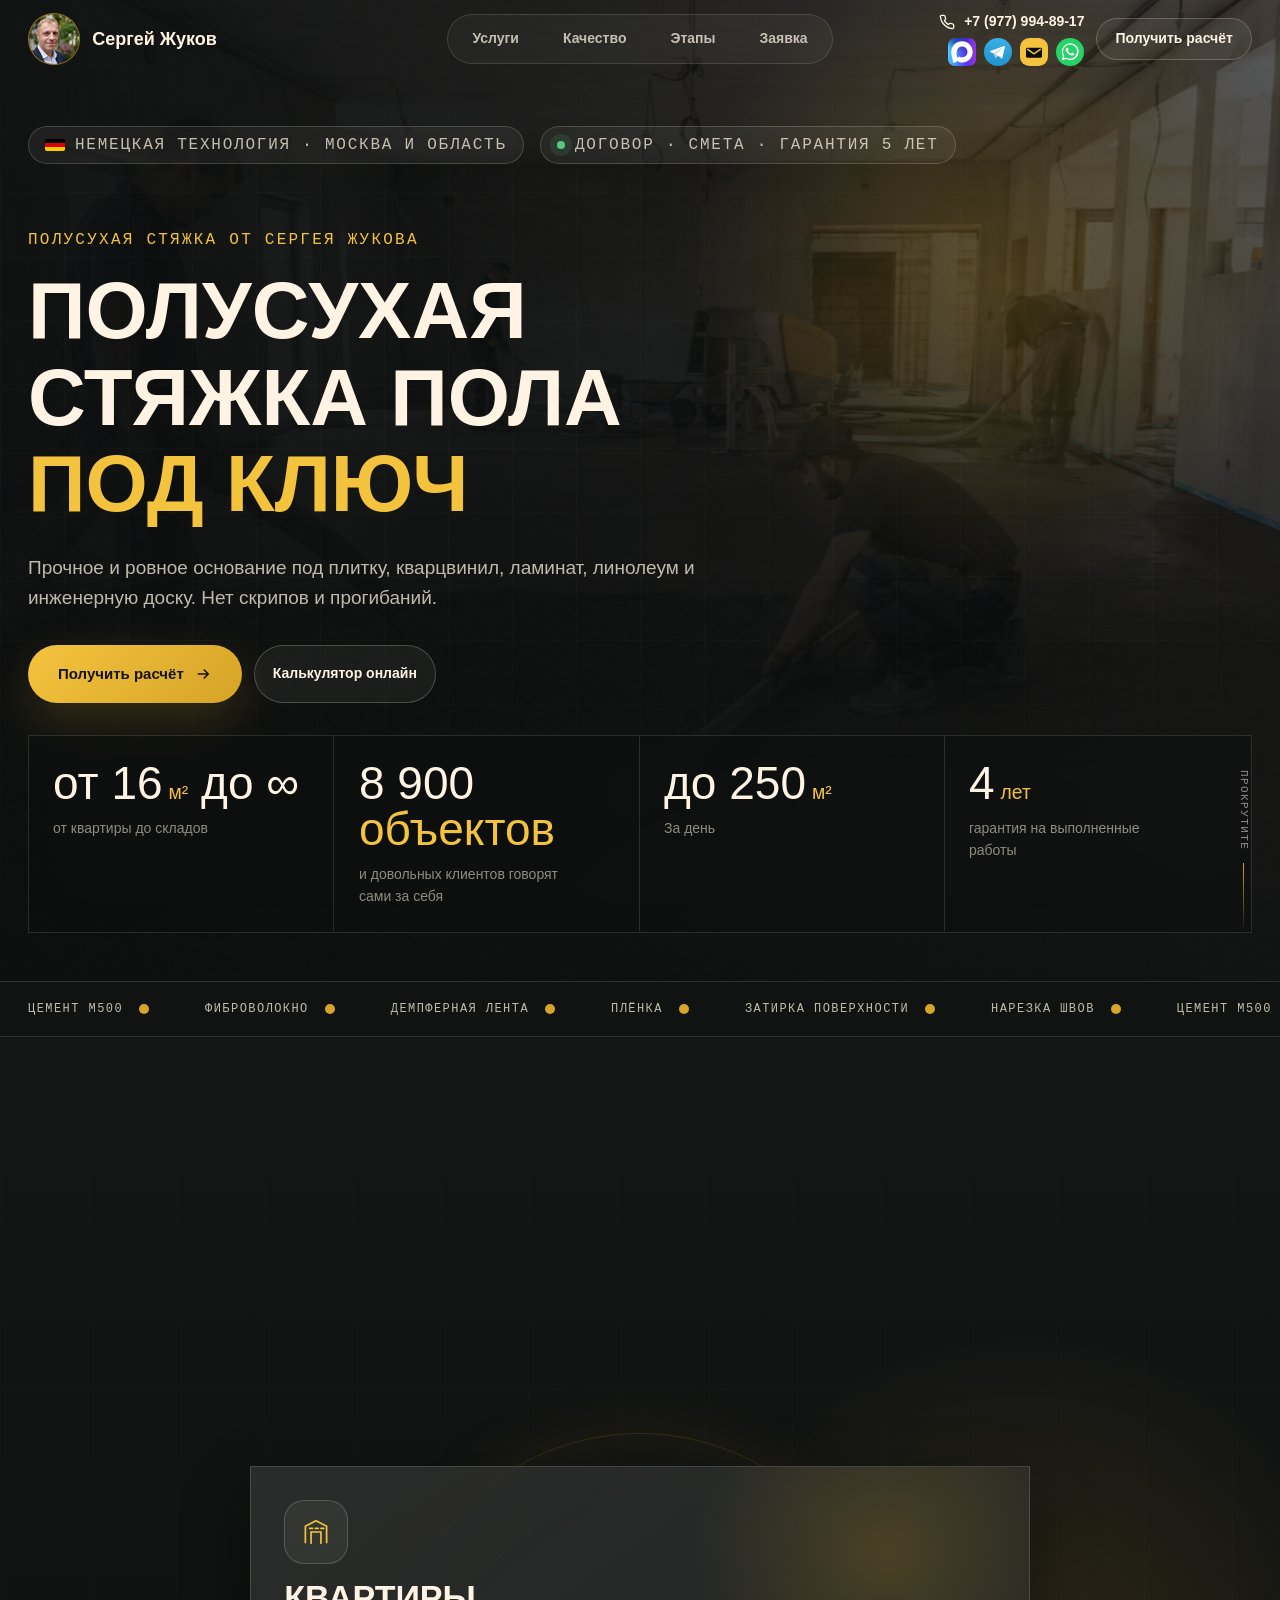
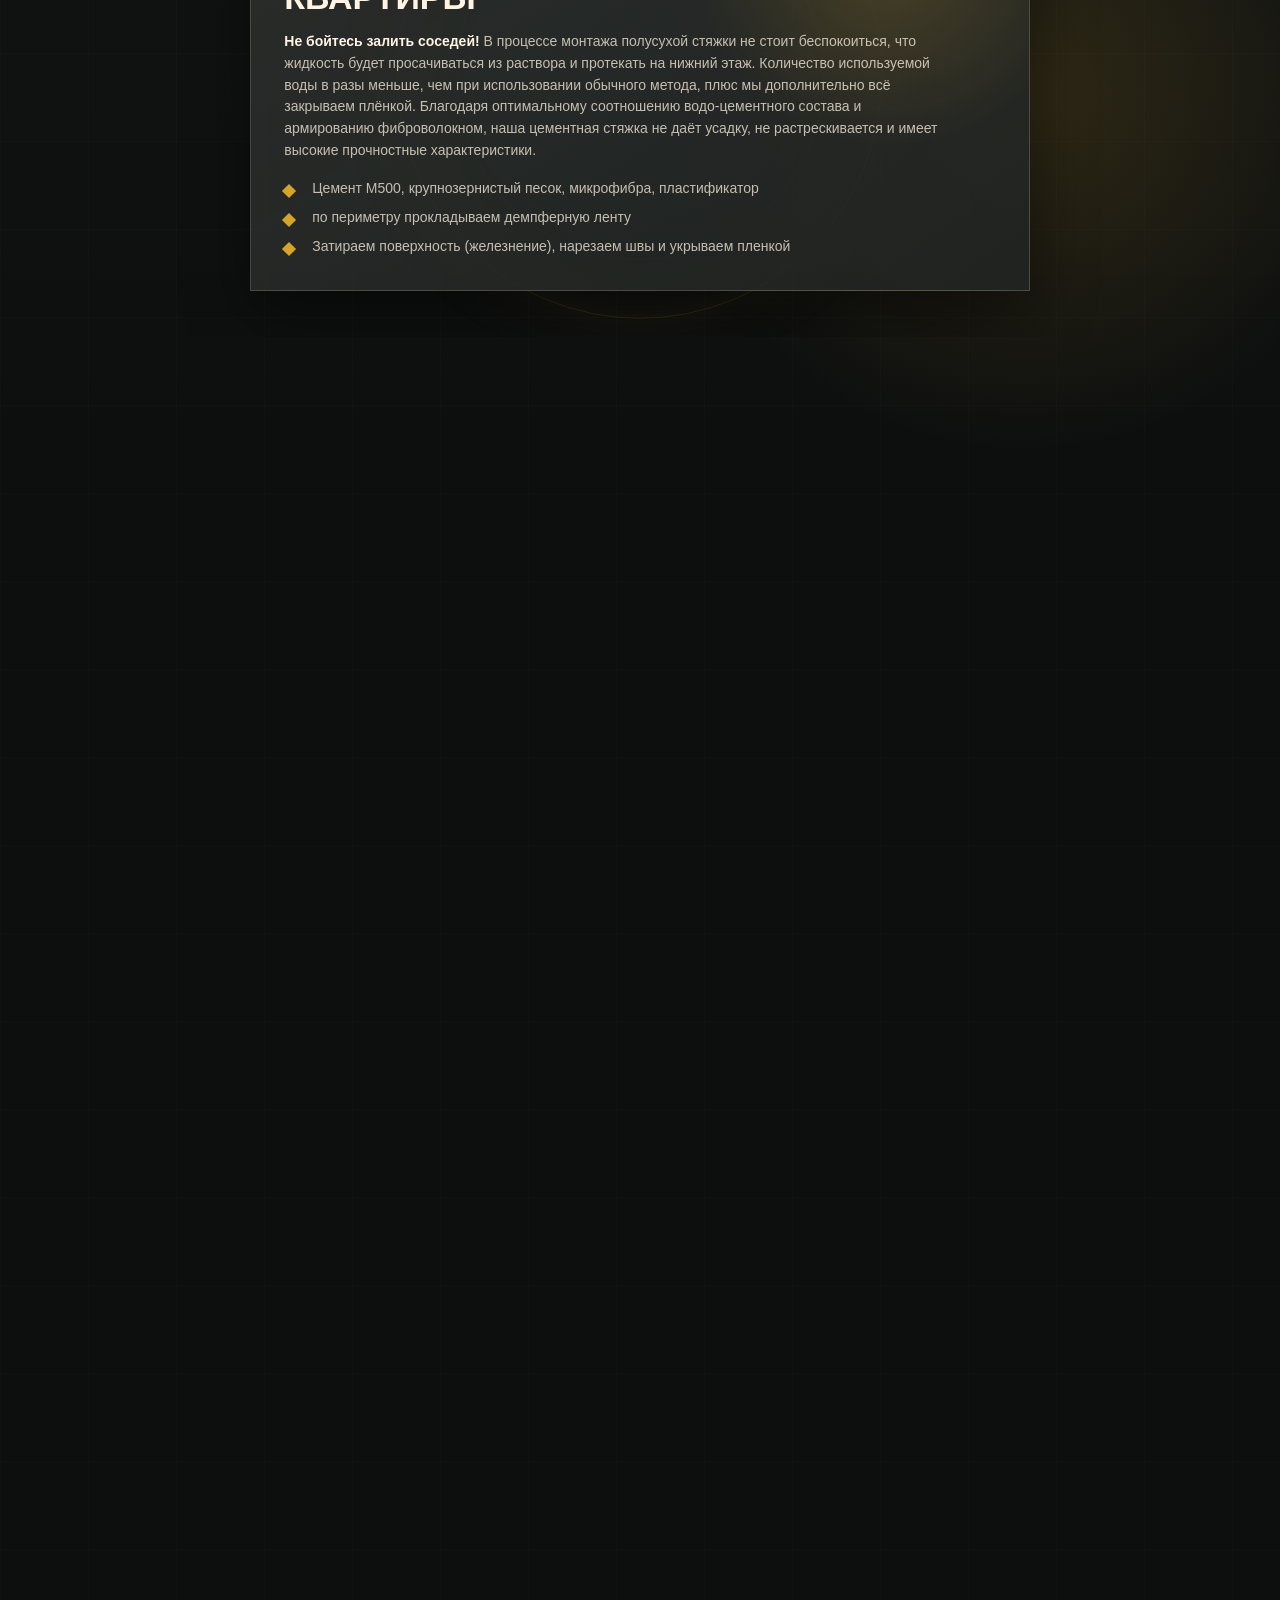
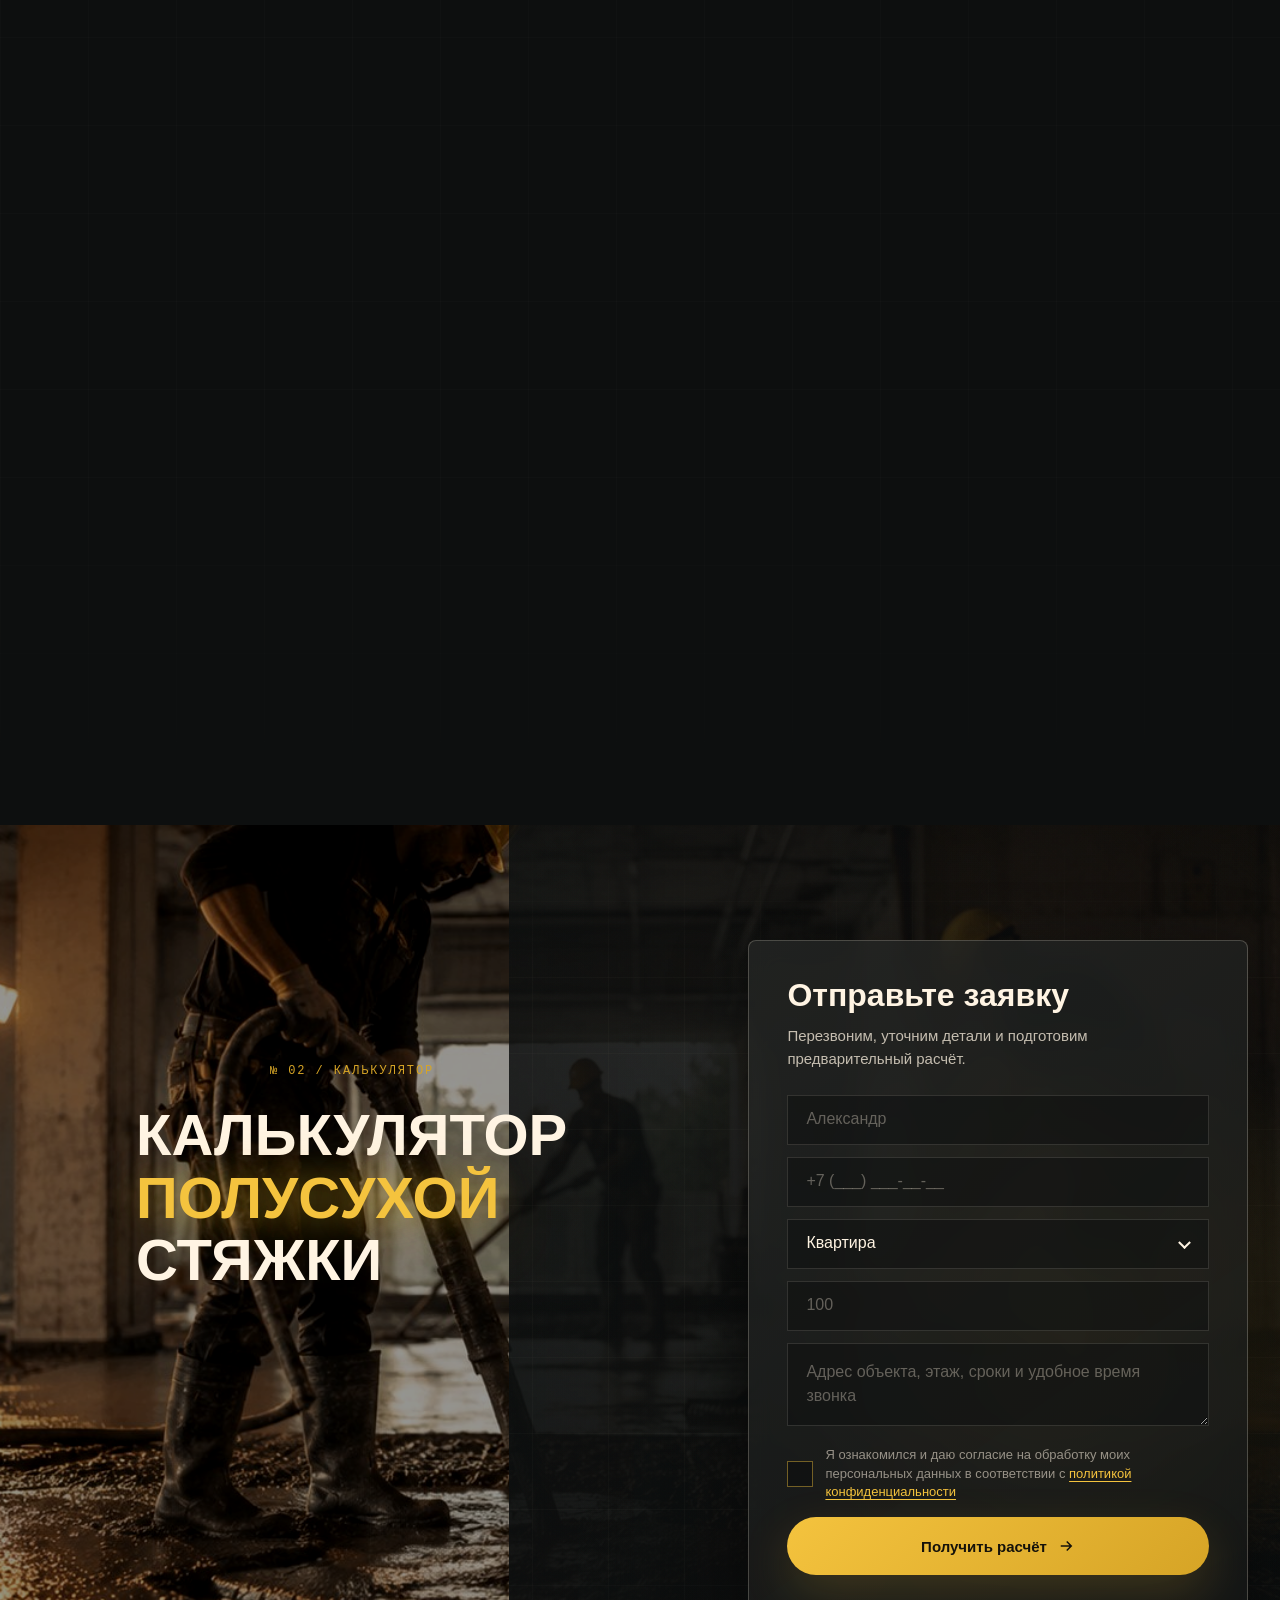
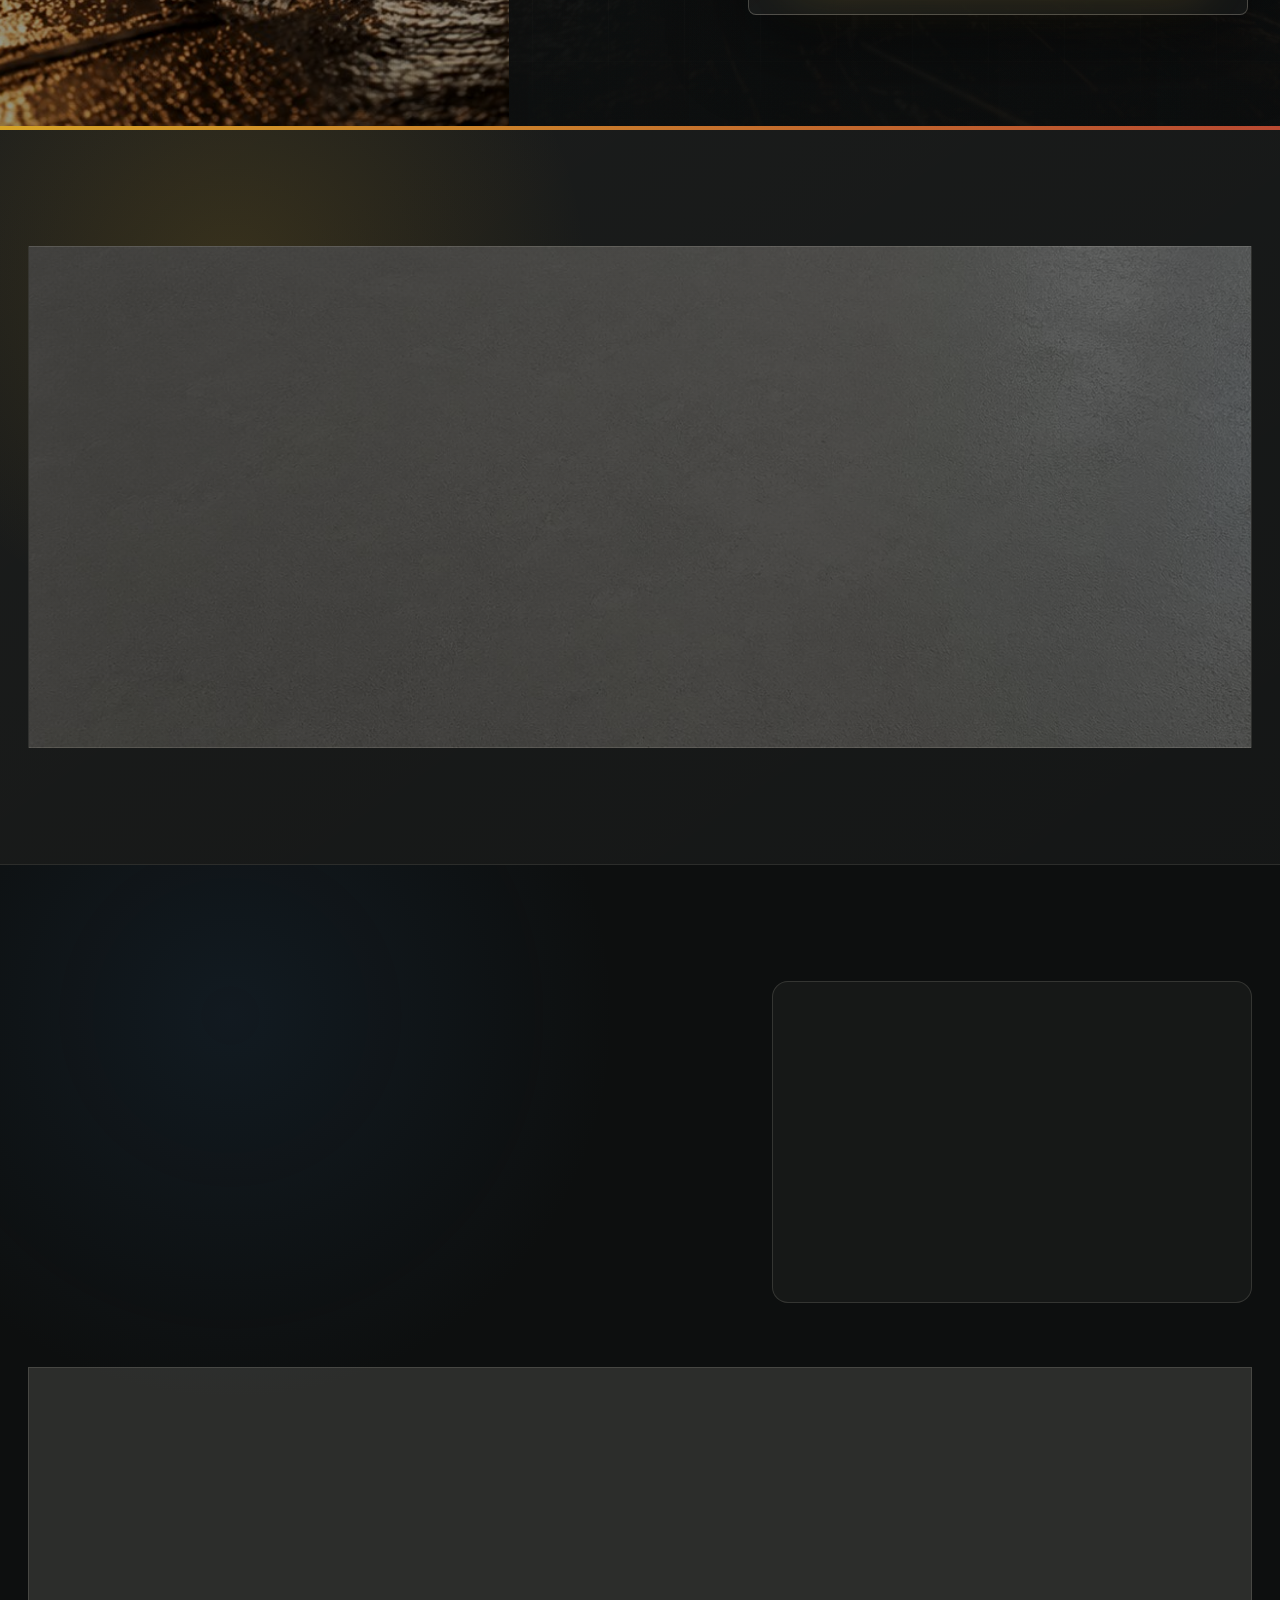
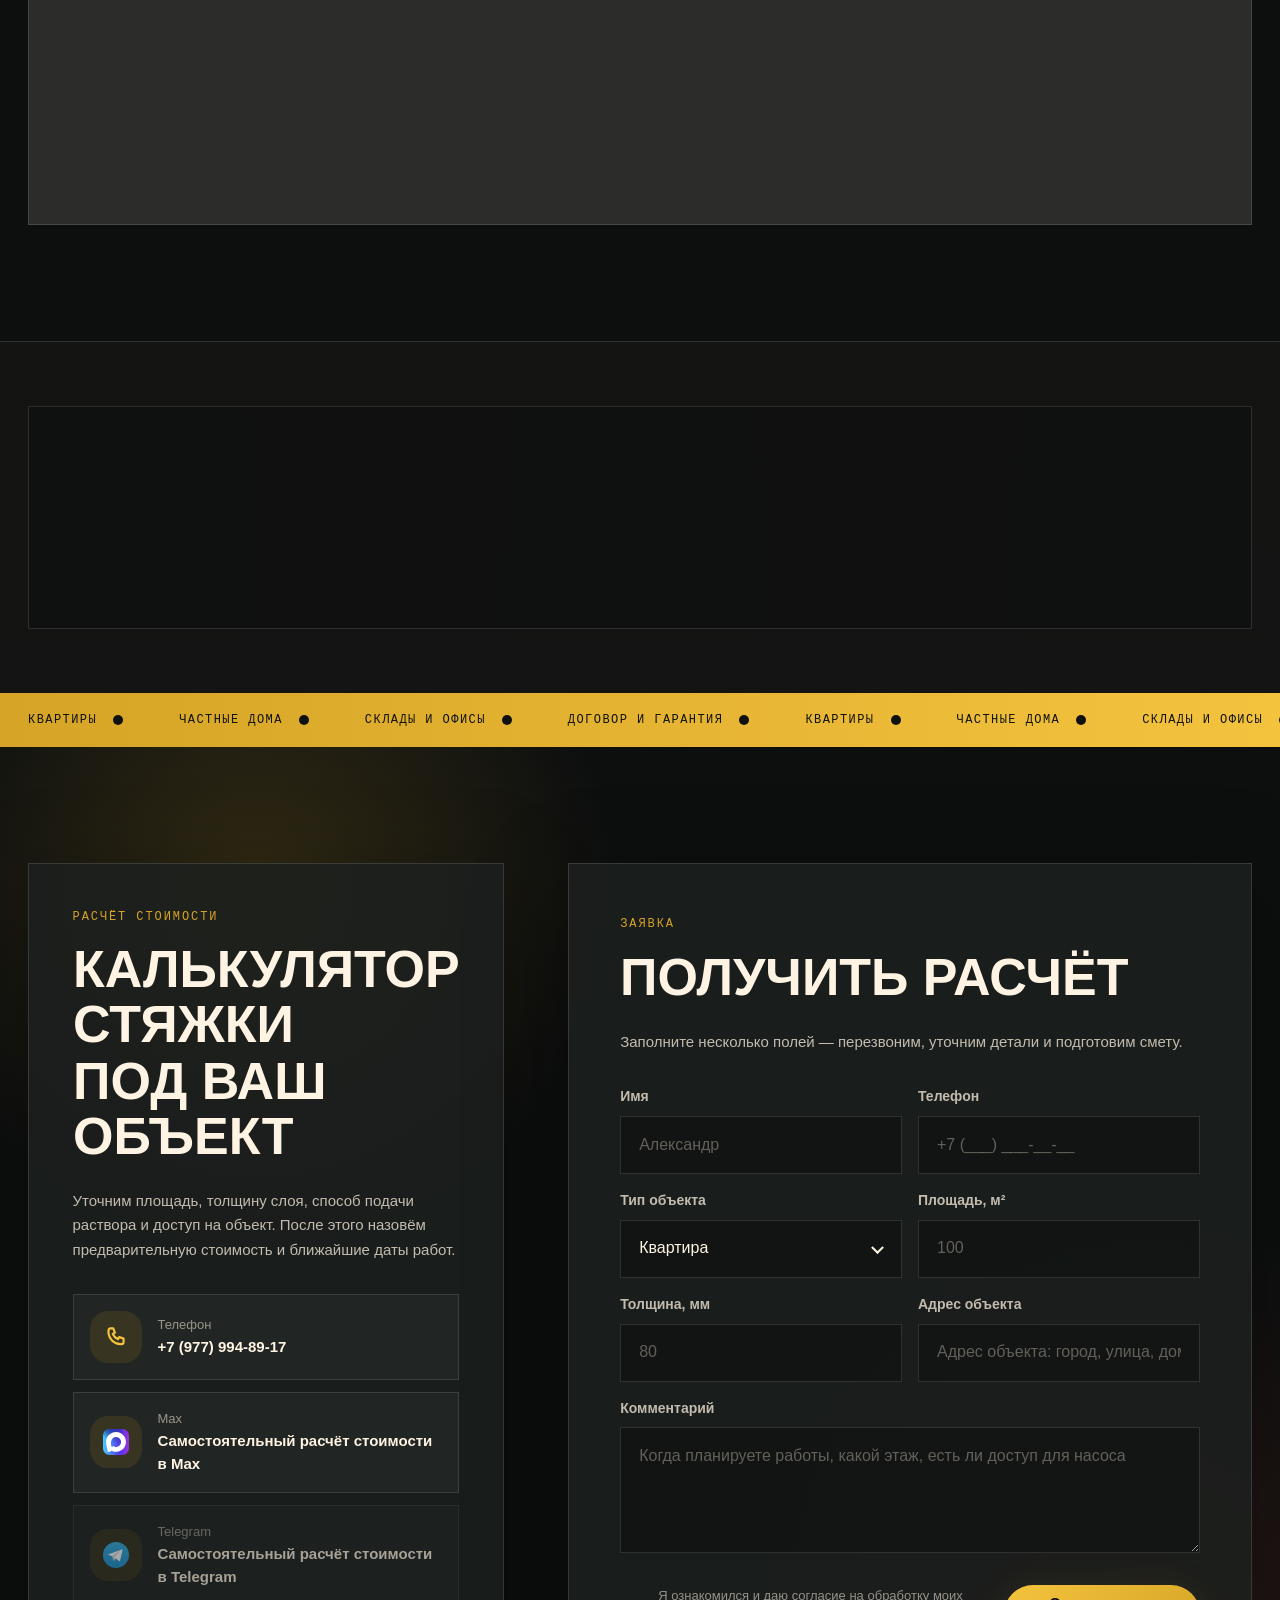
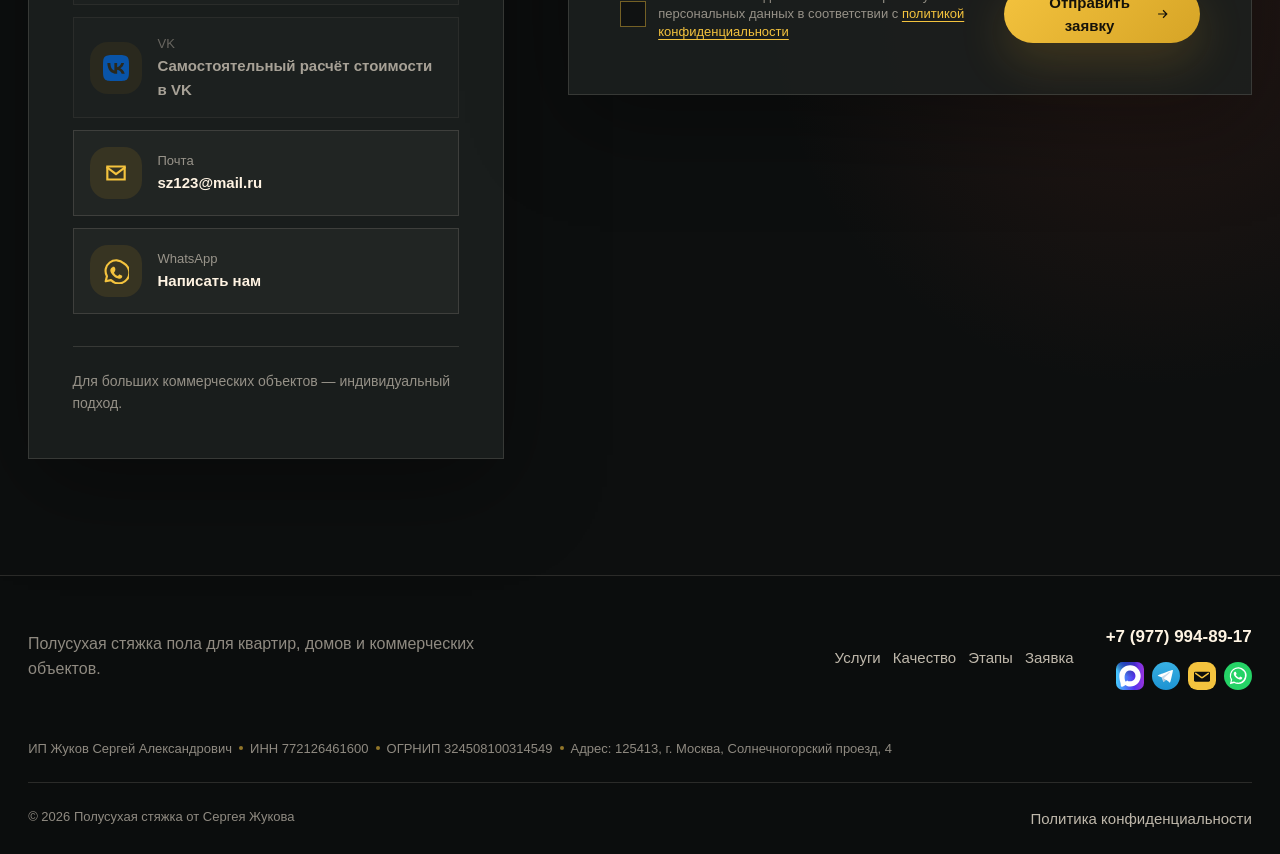
==== commit d36014b3: "Update messenger contact layout" ====
--- a/index.html
+++ b/index.html
@@ -54,6 +54,9 @@
           <a class="contact-icons__link" href="mailto:sz123@mail.ru" aria-label="Написать на email">
             <svg viewBox="0 0 42 42" aria-hidden="true" xmlns="http://www.w3.org/2000/svg"><rect width="42" height="42" rx="14" fill="#f4c33e"/><path d="M11 14.5h20a2 2 0 0 1 2 2v11a2 2 0 0 1-2 2H11a2 2 0 0 1-2-2v-11a2 2 0 0 1 2-2Z" fill="#0b0d0d"/><path d="m11.5 17 8.45 6.12a1.8 1.8 0 0 0 2.1 0L30.5 17" fill="none" stroke="#f4c33e" stroke-width="2.1" stroke-linecap="round" stroke-linejoin="round"/></svg>
           </a>
+          <a class="contact-icons__link" href="https://wa.me/79779948917" target="_blank" rel="noopener" aria-label="Написать в WhatsApp">
+            <svg viewBox="0 0 32 32" aria-hidden="true" xmlns="http://www.w3.org/2000/svg"><circle cx="16" cy="16" r="16" fill="#25d366"/><path fill="#fff" d="M23.1 8.8A9.68 9.68 0 0 0 7.88 20.48L6.7 25.3l4.95-1.16A9.7 9.7 0 0 0 16 25.2h.01A9.68 9.68 0 0 0 23.1 8.8Zm-7.09 14.76h-.01a8.02 8.02 0 0 1-4.08-1.12l-.29-.17-2.94.69.7-2.86-.19-.3a8.03 8.03 0 1 1 6.81 3.78Zm4.4-6.01c-.24-.12-1.43-.71-1.65-.79-.22-.08-.38-.12-.54.12-.16.24-.62.79-.76.95-.14.16-.28.18-.52.06-.24-.12-1.02-.38-1.94-1.2-.72-.64-1.2-1.43-1.34-1.67-.14-.24-.02-.37.1-.49.11-.11.24-.28.36-.42.12-.14.16-.24.24-.4.08-.16.04-.3-.02-.42-.06-.12-.54-1.3-.74-1.78-.2-.47-.39-.41-.54-.42h-.46c-.16 0-.42.06-.64.3-.22.24-.84.82-.84 2s.86 2.32.98 2.48c.12.16 1.69 2.58 4.1 3.62.57.25 1.02.4 1.37.51.58.18 1.1.16 1.51.1.46-.07 1.43-.58 1.63-1.14.2-.56.2-1.04.14-1.14-.06-.1-.22-.16-.46-.28Z"/></svg>
+          </a>
         </div>
       </div>
       <a class="button button--outline button--small header__button" href="#lead">Получить расчёт</a>
@@ -84,6 +87,9 @@
           </a>
           <a class="contact-icons__link" href="mailto:sz123@mail.ru" aria-label="Написать на email">
             <svg viewBox="0 0 42 42" aria-hidden="true" xmlns="http://www.w3.org/2000/svg"><rect width="42" height="42" rx="14" fill="#f4c33e"/><path d="M11 14.5h20a2 2 0 0 1 2 2v11a2 2 0 0 1-2 2H11a2 2 0 0 1-2-2v-11a2 2 0 0 1 2-2Z" fill="#0b0d0d"/><path d="m11.5 17 8.45 6.12a1.8 1.8 0 0 0 2.1 0L30.5 17" fill="none" stroke="#f4c33e" stroke-width="2.1" stroke-linecap="round" stroke-linejoin="round"/></svg>
+          </a>
+          <a class="contact-icons__link" href="https://wa.me/79779948917" target="_blank" rel="noopener" aria-label="Написать в WhatsApp">
+            <svg viewBox="0 0 32 32" aria-hidden="true" xmlns="http://www.w3.org/2000/svg"><circle cx="16" cy="16" r="16" fill="#25d366"/><path fill="#fff" d="M23.1 8.8A9.68 9.68 0 0 0 7.88 20.48L6.7 25.3l4.95-1.16A9.7 9.7 0 0 0 16 25.2h.01A9.68 9.68 0 0 0 23.1 8.8Zm-7.09 14.76h-.01a8.02 8.02 0 0 1-4.08-1.12l-.29-.17-2.94.69.7-2.86-.19-.3a8.03 8.03 0 1 1 6.81 3.78Zm4.4-6.01c-.24-.12-1.43-.71-1.65-.79-.22-.08-.38-.12-.54.12-.16.24-.62.79-.76.95-.14.16-.28.18-.52.06-.24-.12-1.02-.38-1.94-1.2-.72-.64-1.2-1.43-1.34-1.67-.14-.24-.02-.37.1-.49.11-.11.24-.28.36-.42.12-.14.16-.24.24-.4.08-.16.04-.3-.02-.42-.06-.12-.54-1.3-.74-1.78-.2-.47-.39-.41-.54-.42h-.46c-.16 0-.42.06-.64.3-.22.24-.84.82-.84 2s.86 2.32.98 2.48c.12.16 1.69 2.58 4.1 3.62.57.25 1.02.4 1.37.51.58.18 1.1.16 1.51.1.46-.07 1.43-.58 1.63-1.14.2-.56.2-1.04.14-1.14-.06-.1-.22-.16-.46-.28Z"/></svg>
           </a>
         </div>
         <a class="button button--large mobile-menu__button" href="#lead">Рассчитать стоимость</a>
@@ -273,6 +279,10 @@
             <a class="button button--outline button--small button--disabled" aria-disabled="true" tabindex="-1">
               <svg class="button__icon button__icon--brand" viewBox="0 0 240 240" aria-hidden="true" xmlns="http://www.w3.org/2000/svg"><linearGradient id="quick-tga" x1="120" y1="240" x2="120" gradientUnits="userSpaceOnUse"><stop offset="0" stop-color="#1d93d2"/><stop offset="1" stop-color="#38b0e3"/></linearGradient><circle cx="120" cy="120" r="120" fill="url(#quick-tga)"/><path d="M81.229 128.772l14.237 39.406s1.78 3.687 3.686 3.687 30.255-29.492 30.255-29.492l31.525-60.89L81.737 118.6Z" fill="#c8daea"/><path d="M100.106 138.878l-2.733 29.046s-1.144 8.9 7.754 0 17.415-15.763 17.415-15.763" fill="#a9c6d8"/><path d="M81.486 130.178 52.2 120.636s-3.5-1.42-2.373-4.64c.232-.664.7-1.229 2.1-2.2 6.489-4.523 120.106-45.36 120.106-45.36s3.208-1.081 5.1-.362a2.766 2.766 0 0 1 1.885 2.055 9.357 9.357 0 0 1 .254 2.585c-.009.752-.1 1.449-.169 2.542-.692 11.165-21.4 94.493-21.4 94.493s-1.239 4.876-5.678 5.043A8.13 8.13 0 0 1 146.1 172.5c-8.711-7.493-38.819-27.727-45.472-32.177a1.27 1.27 0 0 1-.546-.9c-.093-.469.417-1.05.417-1.05s52.426-46.6 53.821-51.492c.108-.379-.3-.566-.848-.4-3.482 1.281-63.844 39.4-70.506 43.607A3.21 3.21 0 0 1 81.486 130.178Z" fill="#fff"/></svg>
               Написать в Telegram
+            </a>
+            <a class="button button--outline button--small" href="https://wa.me/79779948917" target="_blank" rel="noopener">
+              <svg class="button__icon button__icon--brand" viewBox="0 0 32 32" aria-hidden="true" xmlns="http://www.w3.org/2000/svg"><circle cx="16" cy="16" r="16" fill="#25d366"/><path fill="#fff" d="M23.1 8.8A9.68 9.68 0 0 0 7.88 20.48L6.7 25.3l4.95-1.16A9.7 9.7 0 0 0 16 25.2h.01A9.68 9.68 0 0 0 23.1 8.8Zm-7.09 14.76h-.01a8.02 8.02 0 0 1-4.08-1.12l-.29-.17-2.94.69.7-2.86-.19-.3a8.03 8.03 0 1 1 6.81 3.78Zm4.4-6.01c-.24-.12-1.43-.71-1.65-.79-.22-.08-.38-.12-.54.12-.16.24-.62.79-.76.95-.14.16-.28.18-.52.06-.24-.12-1.02-.38-1.94-1.2-.72-.64-1.2-1.43-1.34-1.67-.14-.24-.02-.37.1-.49.11-.11.24-.28.36-.42.12-.14.16-.24.24-.4.08-.16.04-.3-.02-.42-.06-.12-.54-1.3-.74-1.78-.2-.47-.39-.41-.54-.42h-.46c-.16 0-.42.06-.64.3-.22.24-.84.82-.84 2s.86 2.32.98 2.48c.12.16 1.69 2.58 4.1 3.62.57.25 1.02.4 1.37.51.58.18 1.1.16 1.51.1.46-.07 1.43-.58 1.63-1.14.2-.56.2-1.04.14-1.14-.06-.1-.22-.16-.46-.28Z"/></svg>
+              Написать в WhatsApp
             </a>
             <a class="button button--outline button--small button--disabled" aria-disabled="true" tabindex="-1">
               <svg class="button__icon" viewBox="0 0 24 24" fill="currentColor" aria-hidden="true"><path d="m9.489.004.729-.003h3.564l.73.003.914.01.433.007.418.011.403.014.388.016.374.021.36.025.345.03.333.033c1.74.196 2.933.616 3.833 1.516.9.9 1.32 2.092 1.516 3.833l.034.333.029.346.025.36.02.373.025.588.012.41.013.644.009.915.004.98-.001 3.313-.003.73-.01.914-.007.433-.011.418-.014.403-.016.388-.021.374-.025.36-.03.345-.033.333c-.196 1.74-.616 2.933-1.516 3.833-.9.9-2.092 1.32-3.833 1.516l-.333.034-.346.029-.36.025-.373.02-.588.025-.41.012-.644.013-.915.009-.98.004-3.313-.001-.73-.003-.914-.01-.433-.007-.418-.011-.403-.014-.388-.016-.374-.021-.36-.025-.345-.03-.333-.033c-1.74-.196-2.933-.616-3.833-1.516-.9-.9-1.32-2.092-1.516-3.833l-.034-.333-.029-.346-.025-.36-.02-.373-.025-.588-.012-.41-.013-.644-.009-.915-.004-.98.001-3.313.003-.73.01-.914.007-.433.011-.418.014-.403.016-.388.021-.374.025-.36.03-.345.033-.333c.196-1.74.616-2.933 1.516-3.833.9-.9 2.092-1.32 3.833-1.516l.333-.034.346-.029.36-.025.373-.02.588-.025.41-.012.644-.013.915-.009ZM6.79 7.3H4.05c.13 6.24 3.25 9.99 8.72 9.99h.31v-3.57c2.01.2 3.53 1.67 4.14 3.57h2.84c-.78-2.84-2.83-4.41-4.11-5.01 1.28-.74 3.08-2.54 3.51-4.98h-2.58c-.56 1.98-2.22 3.78-3.8 3.95V7.3H10.5v6.92c-1.6-.4-3.62-2.34-3.71-6.92Z"/></svg>
@@ -512,6 +522,15 @@
                 <span class="contact-link__value">sz123@mail.ru</span>
               </span>
             </a>
+            <a class="contact-link" href="https://wa.me/79779948917" target="_blank" rel="noopener">
+              <span class="contact-link__icon" aria-hidden="true">
+                <svg viewBox="0 0 24 24" fill="none"><path d="M19.1 4.9A9.86 9.86 0 0 0 3.63 16.8L2.5 21.5l4.8-1.12A9.86 9.86 0 1 0 19.1 4.9Z" stroke="currentColor" stroke-width="2" stroke-linejoin="round"/><path d="M8.65 8.45c.2-.45.42-.46.62-.46h.52c.18 0 .46.07.7.34.24.26.92.9.92 2.2 0 1.28-.94 2.52-1.07 2.7-.13.17-.19.32-.06.58.13.26.59.96 1.26 1.55.86.76 1.58 1 1.84 1.13.26.13.42.11.58-.07.16-.17.67-.78.85-1.05.18-.26.36-.22.6-.13.25.09 1.55.73 1.82.86.26.13.44.2.5.31.07.12.07.67-.15 1.32-.22.64-1.3 1.23-1.81 1.31-.47.07-1.06.1-1.71-.11-.4-.13-.91-.29-1.56-.57-2.73-1.18-4.51-3.92-4.65-4.1-.13-.17-1.11-1.48-1.11-2.83 0-1.34.7-2 1-2.28.28-.3.62-.39.83-.39Z" fill="currentColor"/></svg>
+              </span>
+              <span>
+                <span class="contact-link__label">WhatsApp</span>
+                <span class="contact-link__value">Написать нам</span>
+              </span>
+            </a>
           </div>
           <p class="lead-card__note">Для больших коммерческих объектов — индивидуальный подход.</p>
         </aside>
@@ -610,6 +629,9 @@
           <a class="contact-icons__link" href="mailto:sz123@mail.ru" aria-label="Написать на email">
             <svg viewBox="0 0 42 42" aria-hidden="true" xmlns="http://www.w3.org/2000/svg"><rect width="42" height="42" rx="14" fill="#f4c33e"/><path d="M11 14.5h20a2 2 0 0 1 2 2v11a2 2 0 0 1-2 2H11a2 2 0 0 1-2-2v-11a2 2 0 0 1 2-2Z" fill="#0b0d0d"/><path d="m11.5 17 8.45 6.12a1.8 1.8 0 0 0 2.1 0L30.5 17" fill="none" stroke="#f4c33e" stroke-width="2.1" stroke-linecap="round" stroke-linejoin="round"/></svg>
           </a>
+          <a class="contact-icons__link" href="https://wa.me/79779948917" target="_blank" rel="noopener" aria-label="Написать в WhatsApp">
+            <svg viewBox="0 0 32 32" aria-hidden="true" xmlns="http://www.w3.org/2000/svg"><circle cx="16" cy="16" r="16" fill="#25d366"/><path fill="#fff" d="M23.1 8.8A9.68 9.68 0 0 0 7.88 20.48L6.7 25.3l4.95-1.16A9.7 9.7 0 0 0 16 25.2h.01A9.68 9.68 0 0 0 23.1 8.8Zm-7.09 14.76h-.01a8.02 8.02 0 0 1-4.08-1.12l-.29-.17-2.94.69.7-2.86-.19-.3a8.03 8.03 0 1 1 6.81 3.78Zm4.4-6.01c-.24-.12-1.43-.71-1.65-.79-.22-.08-.38-.12-.54.12-.16.24-.62.79-.76.95-.14.16-.28.18-.52.06-.24-.12-1.02-.38-1.94-1.2-.72-.64-1.2-1.43-1.34-1.67-.14-.24-.02-.37.1-.49.11-.11.24-.28.36-.42.12-.14.16-.24.24-.4.08-.16.04-.3-.02-.42-.06-.12-.54-1.3-.74-1.78-.2-.47-.39-.41-.54-.42h-.46c-.16 0-.42.06-.64.3-.22.24-.84.82-.84 2s.86 2.32.98 2.48c.12.16 1.69 2.58 4.1 3.62.57.25 1.02.4 1.37.51.58.18 1.1.16 1.51.1.46-.07 1.43-.58 1.63-1.14.2-.56.2-1.04.14-1.14-.06-.1-.22-.16-.46-.28Z"/></svg>
+          </a>
         </div>
       </div>
     </div>
--- a/assets/css/styles.css
+++ b/assets/css/styles.css
@@ -583,6 +583,16 @@
   border-radius: 9px;
 }
 
+.footer__contacts .contact-icons {
+  gap: 8px;
+}
+
+.footer__contacts .contact-icons__link {
+  width: 28px;
+  height: 28px;
+  border-radius: 9px;
+}
+
 .button {
   position: relative;
   isolation: isolate;
@@ -667,7 +677,7 @@
   border-radius: 50%;
 }
 
-.quick-cta__links .button:nth-child(3) .button__icon {
+.quick-cta__links .button:nth-child(4) .button__icon {
   color: #0077ff;
 }
 
@@ -943,7 +953,7 @@
   margin: 0 0 var(--sp-4);
   color: var(--color-gold-strong);
   font-family: var(--font-mono);
-  font-size: 13px;
+  font-size: 16px;
   letter-spacing: 0.14em;
   text-transform: uppercase;
 }
@@ -1616,6 +1626,9 @@
 }
 
 .quick-cta__copy {
+  display: flex;
+  flex-direction: column;
+  align-items: center;
   max-width: 760px;
 }
 
@@ -1694,8 +1707,23 @@
 .quick-cta__links {
   display: flex;
   flex-wrap: wrap;
+  align-items: center;
+  justify-content: center;
   gap: var(--sp-3);
+  width: 100%;
+  max-width: 640px;
   margin-top: var(--sp-5);
+}
+
+.quick-cta__links .button {
+  flex: 0 1 calc((100% - var(--sp-3)) / 2);
+  justify-content: center;
+  text-align: center;
+}
+
+.quick-cta__links .button__icon--brand {
+  width: 28px;
+  height: 28px;
 }
 
 .quick-cta__form-card {
@@ -3061,6 +3089,14 @@
     width: 100%;
   }
 
+  .quick-cta__links {
+    max-width: 420px;
+  }
+
+  .quick-cta__links .button {
+    flex-basis: 100%;
+  }
+
   .hero__metrics,
   .quality__cards,
   .process-grid,
